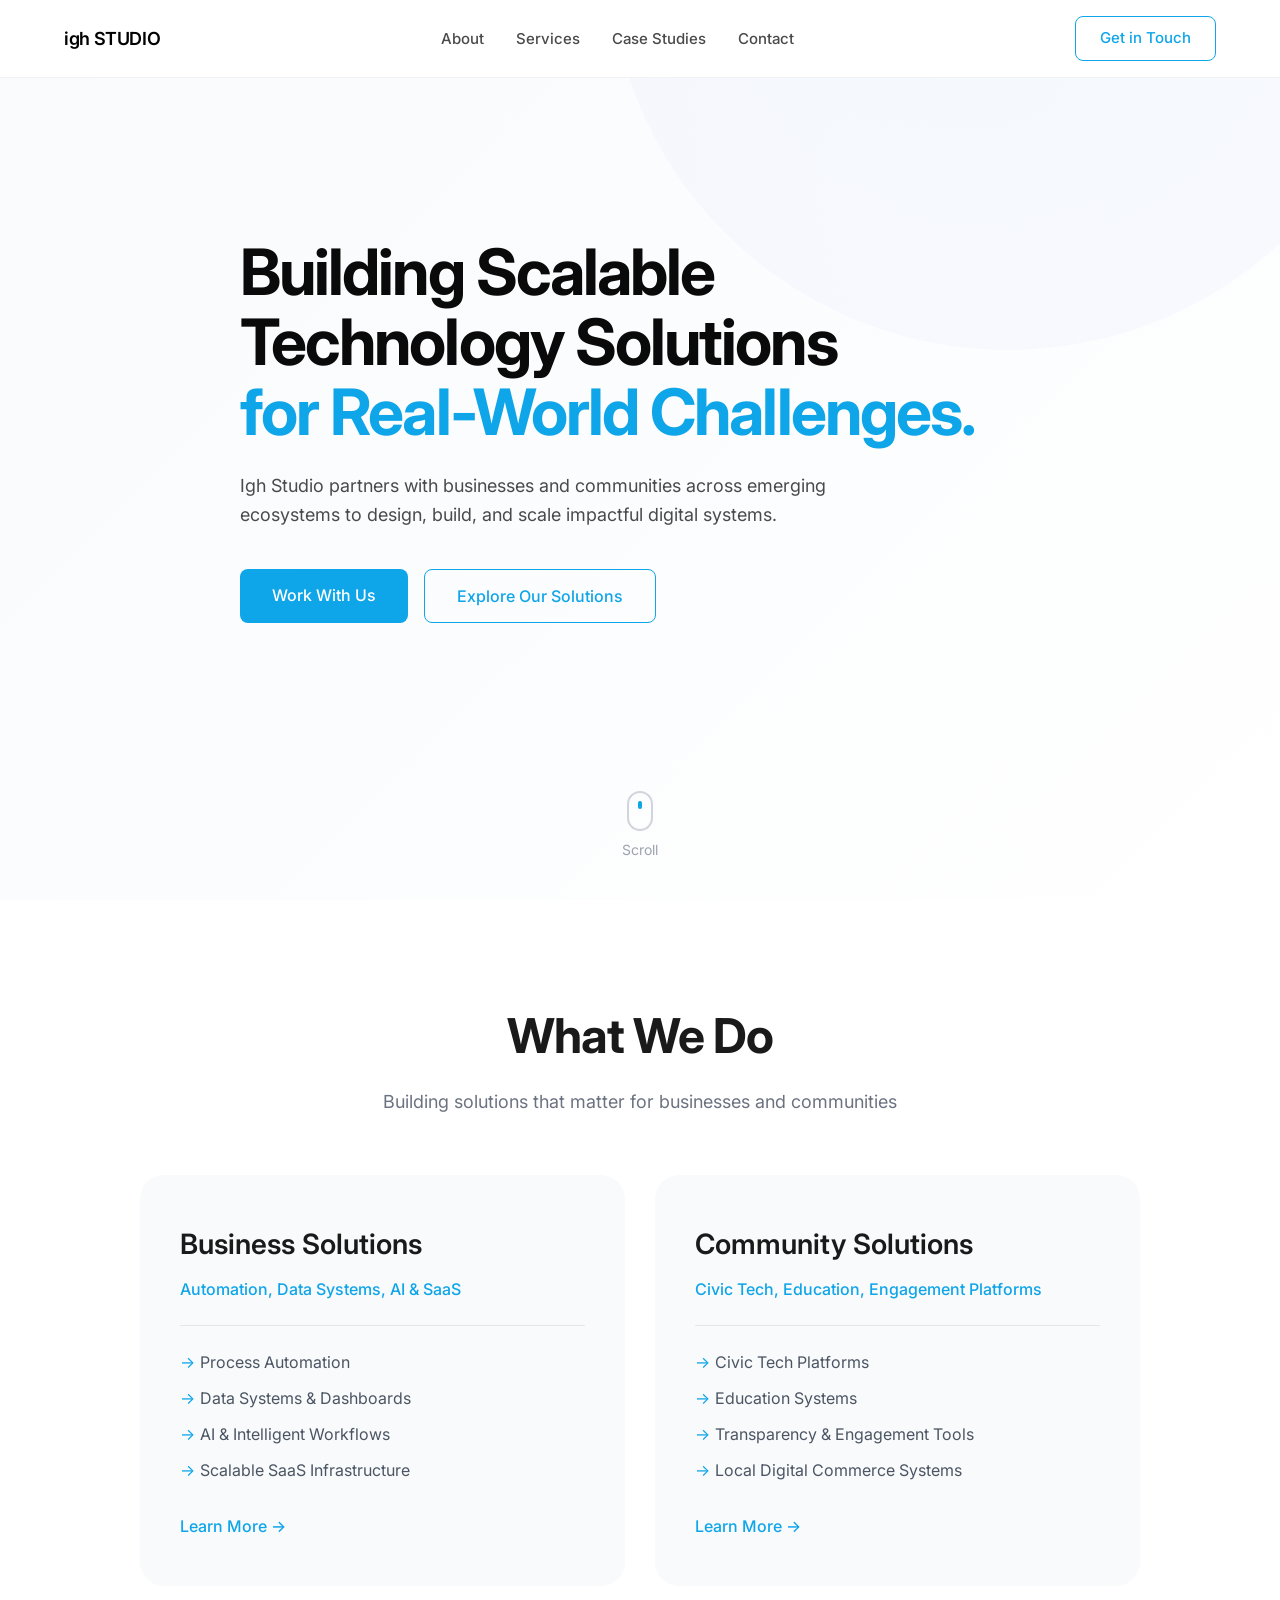
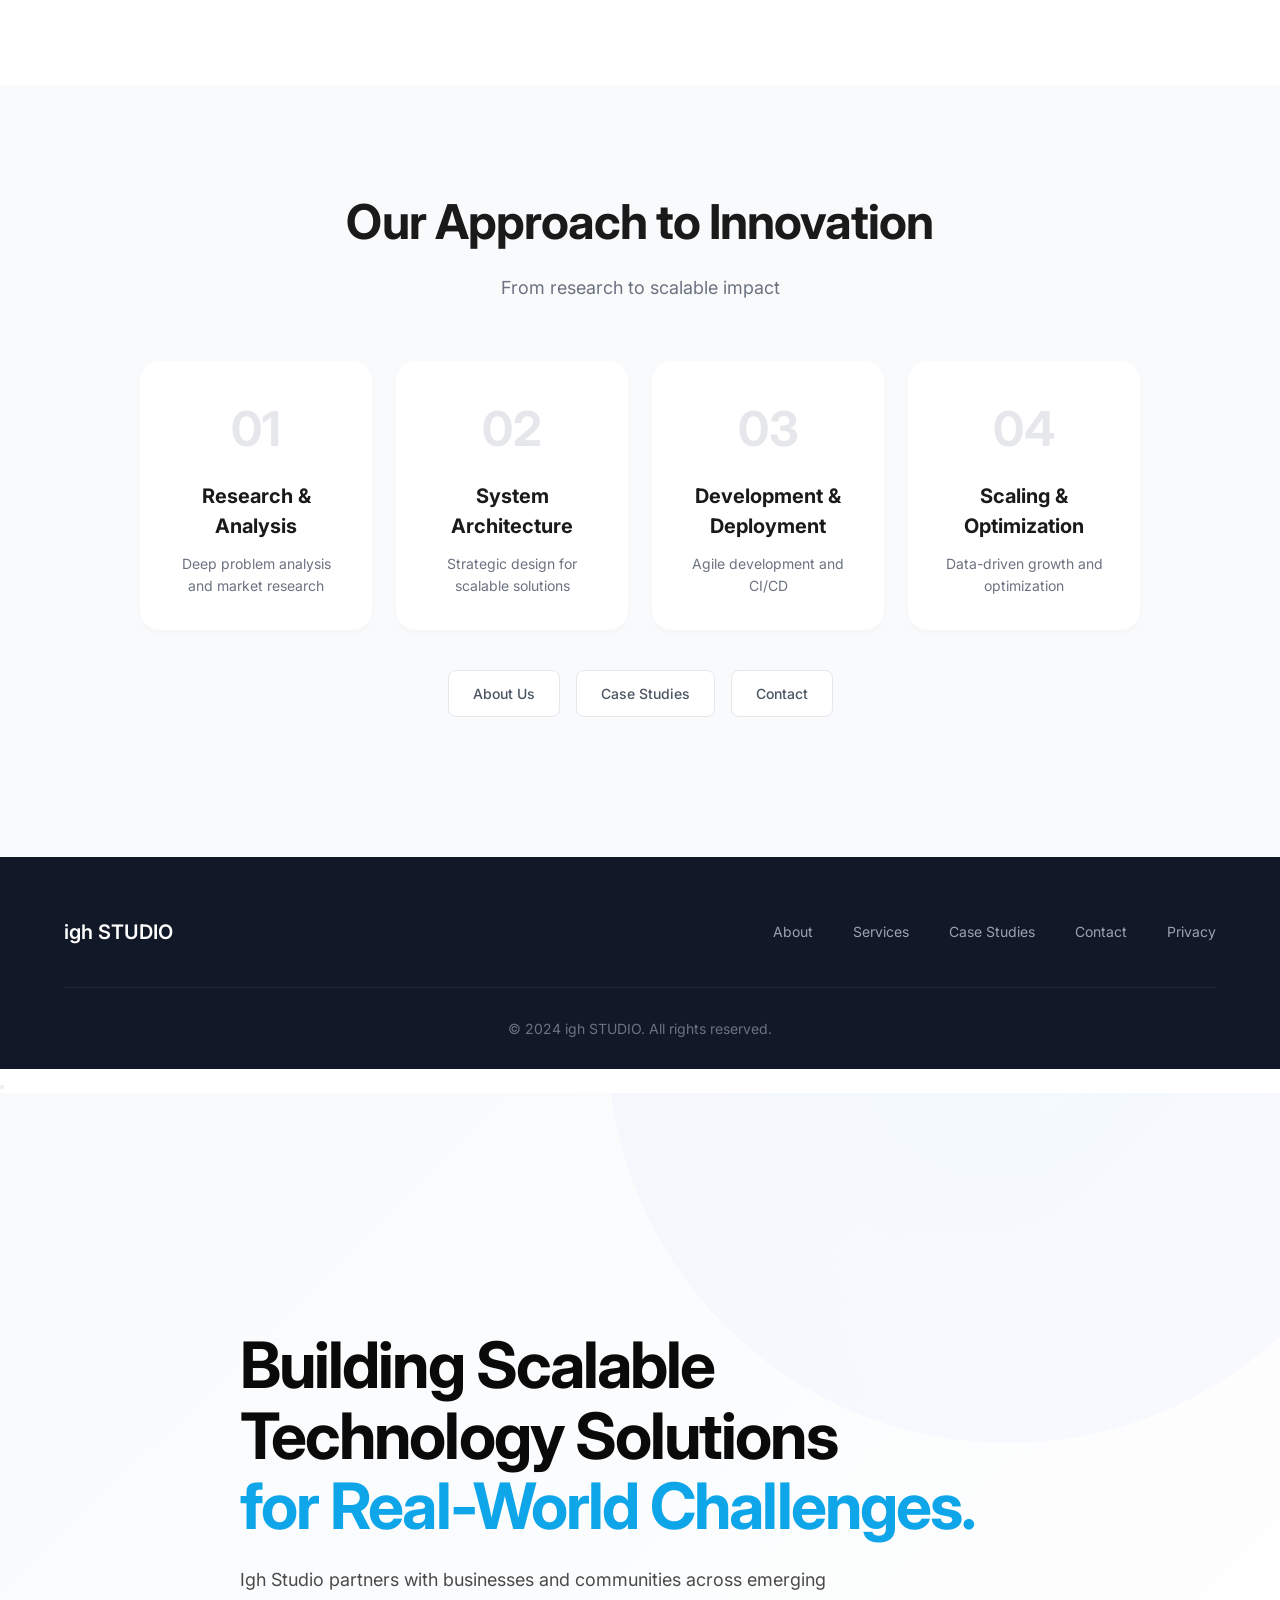
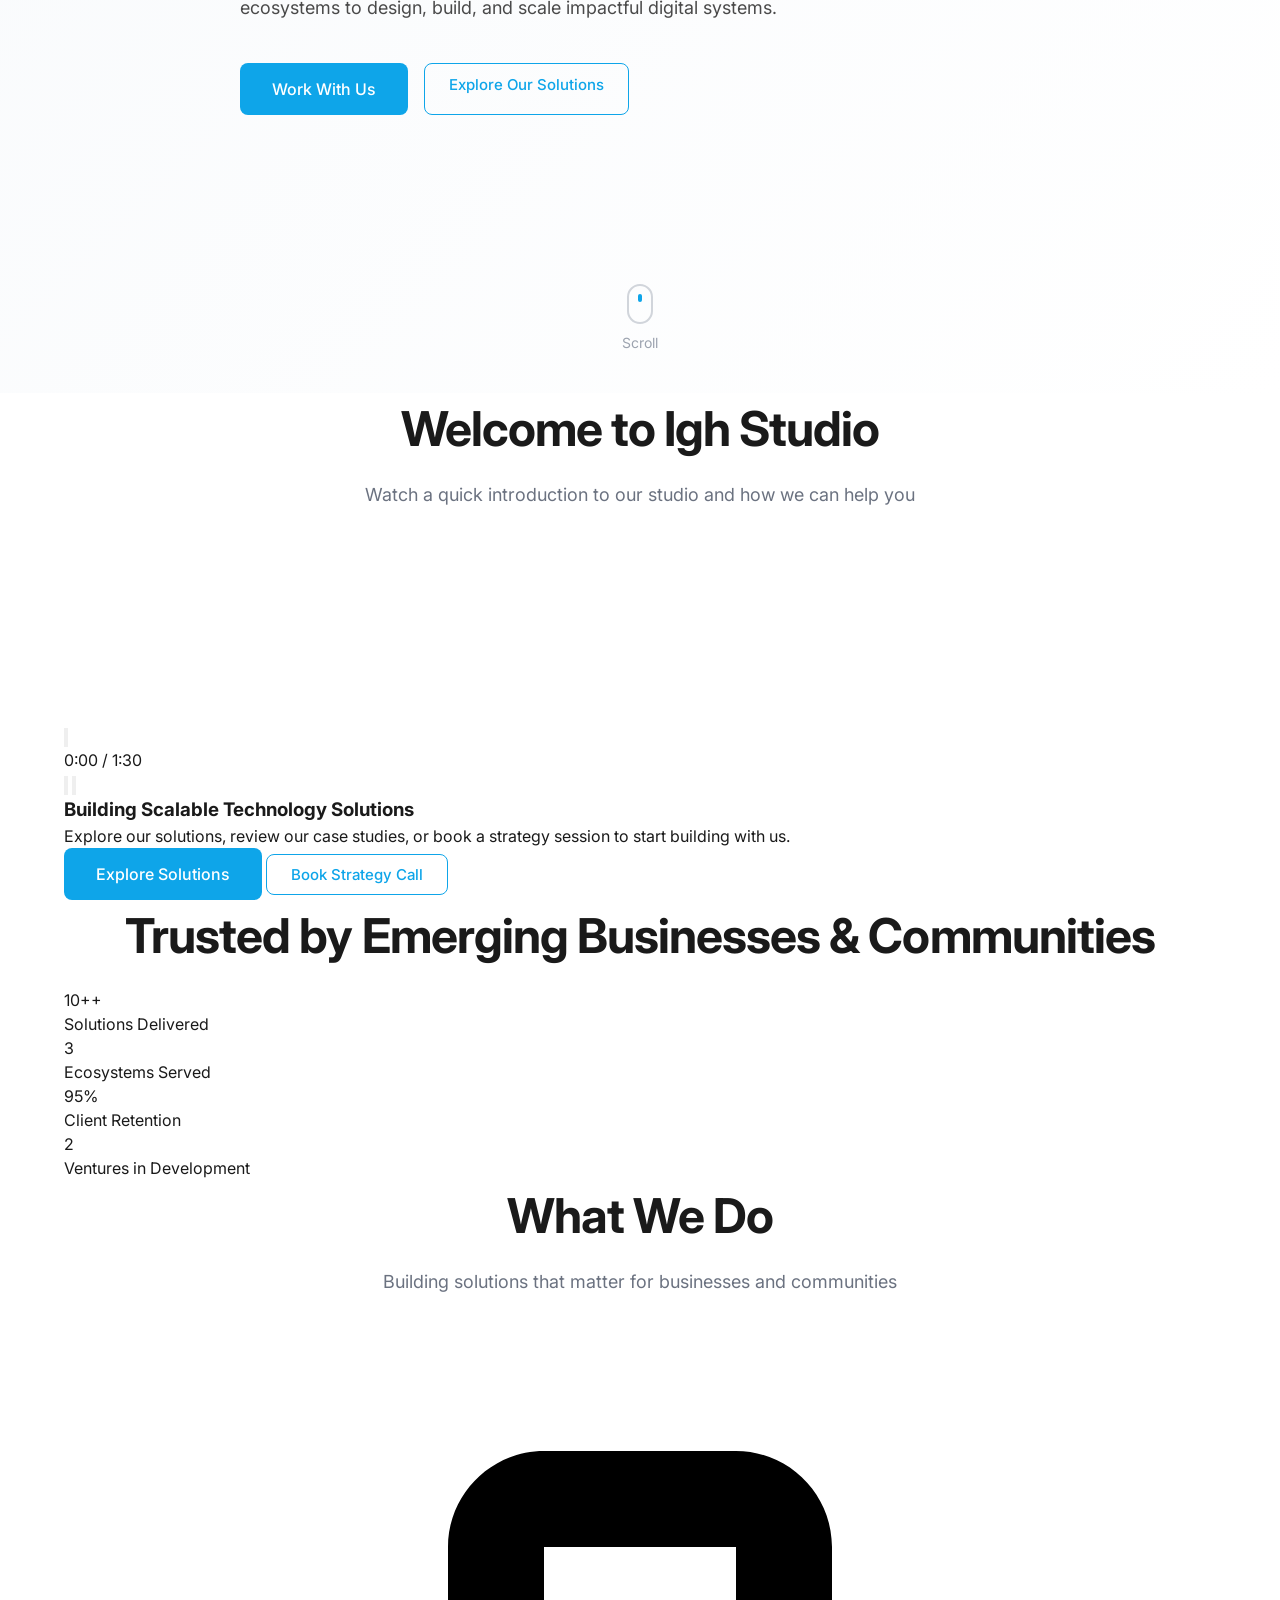
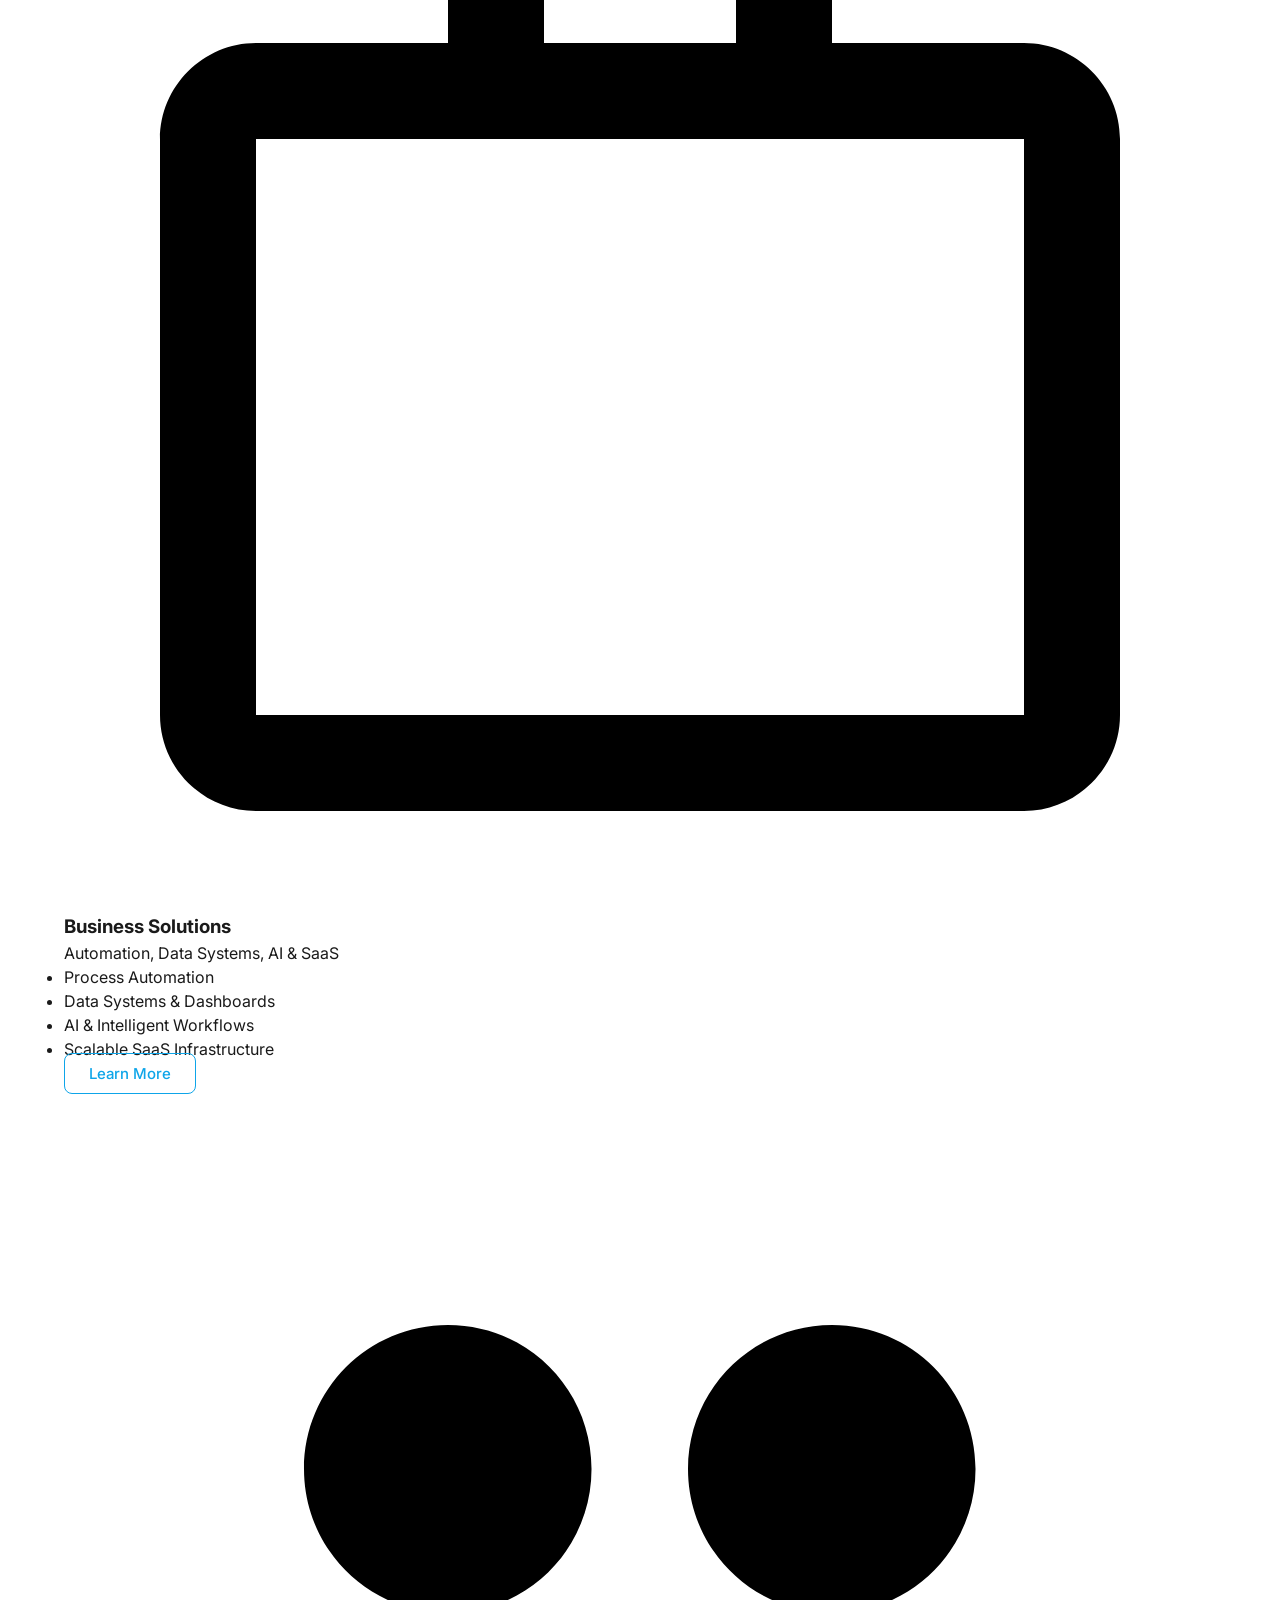
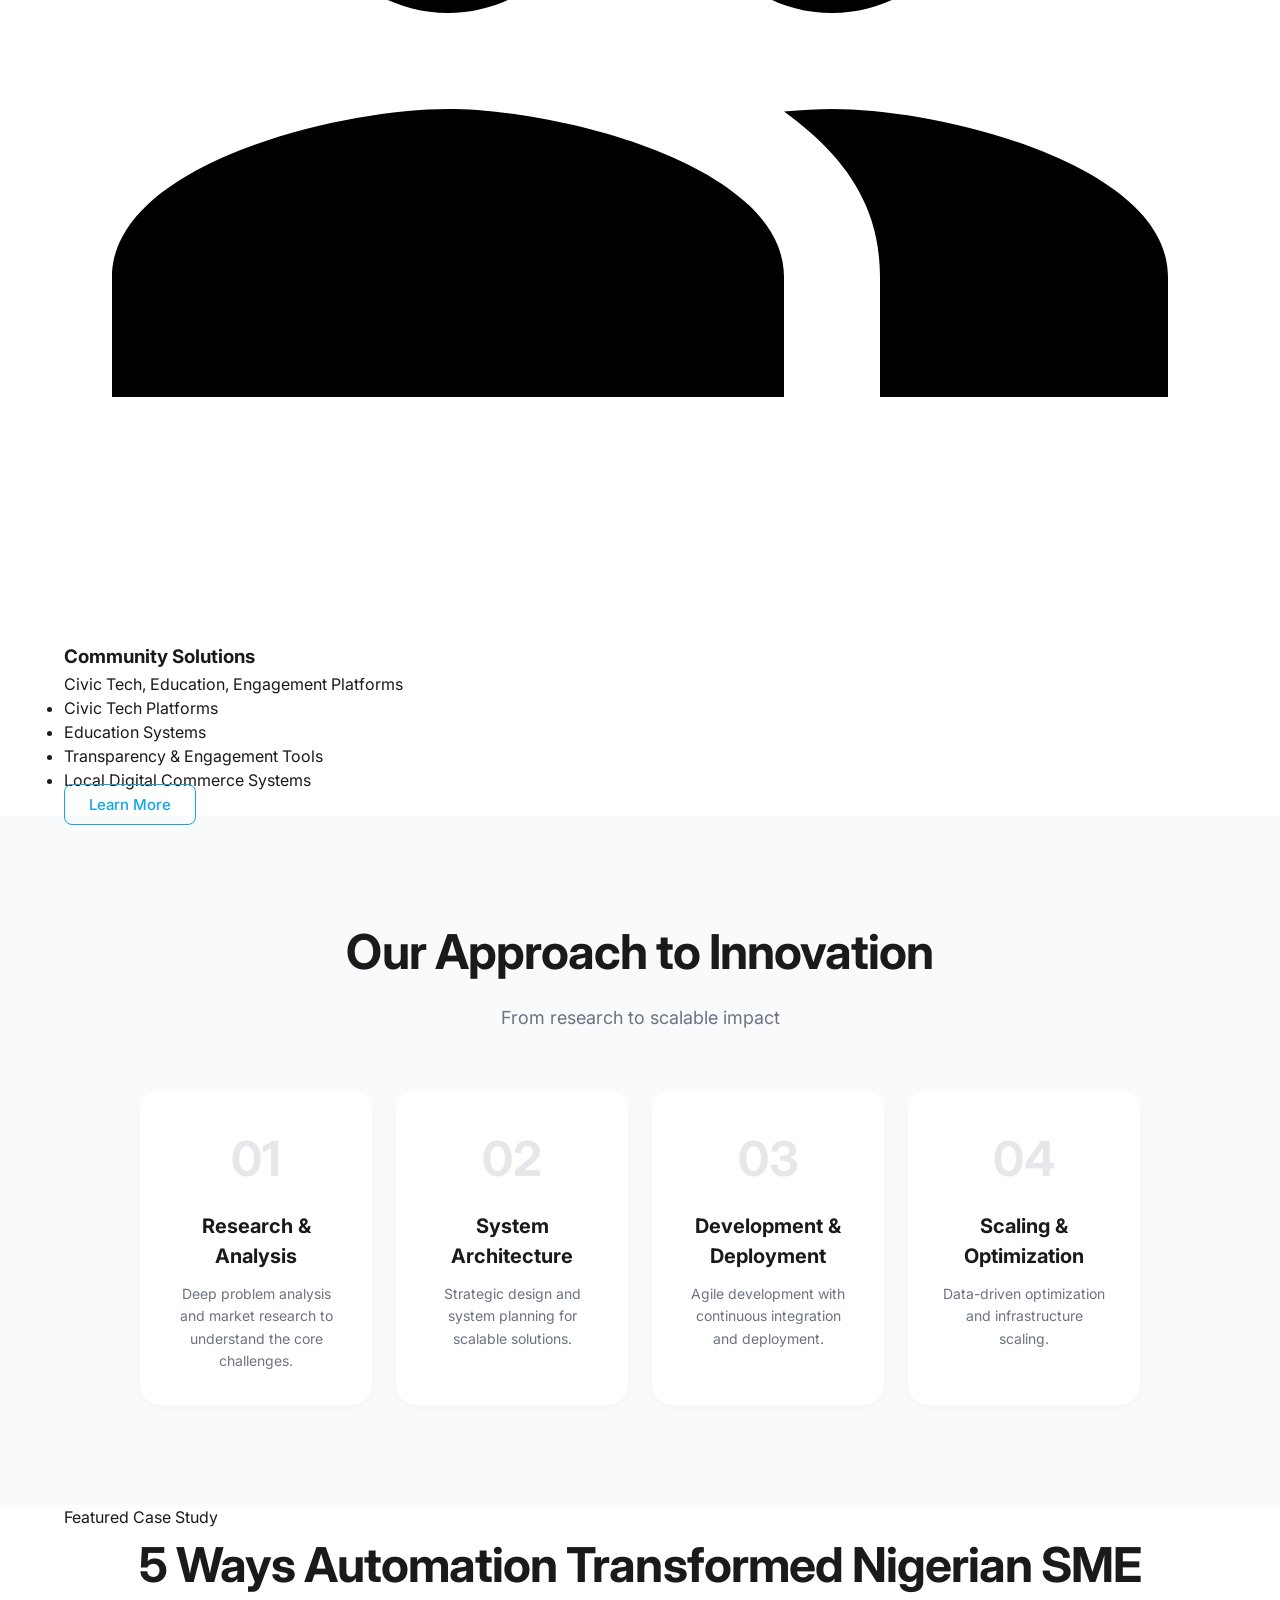
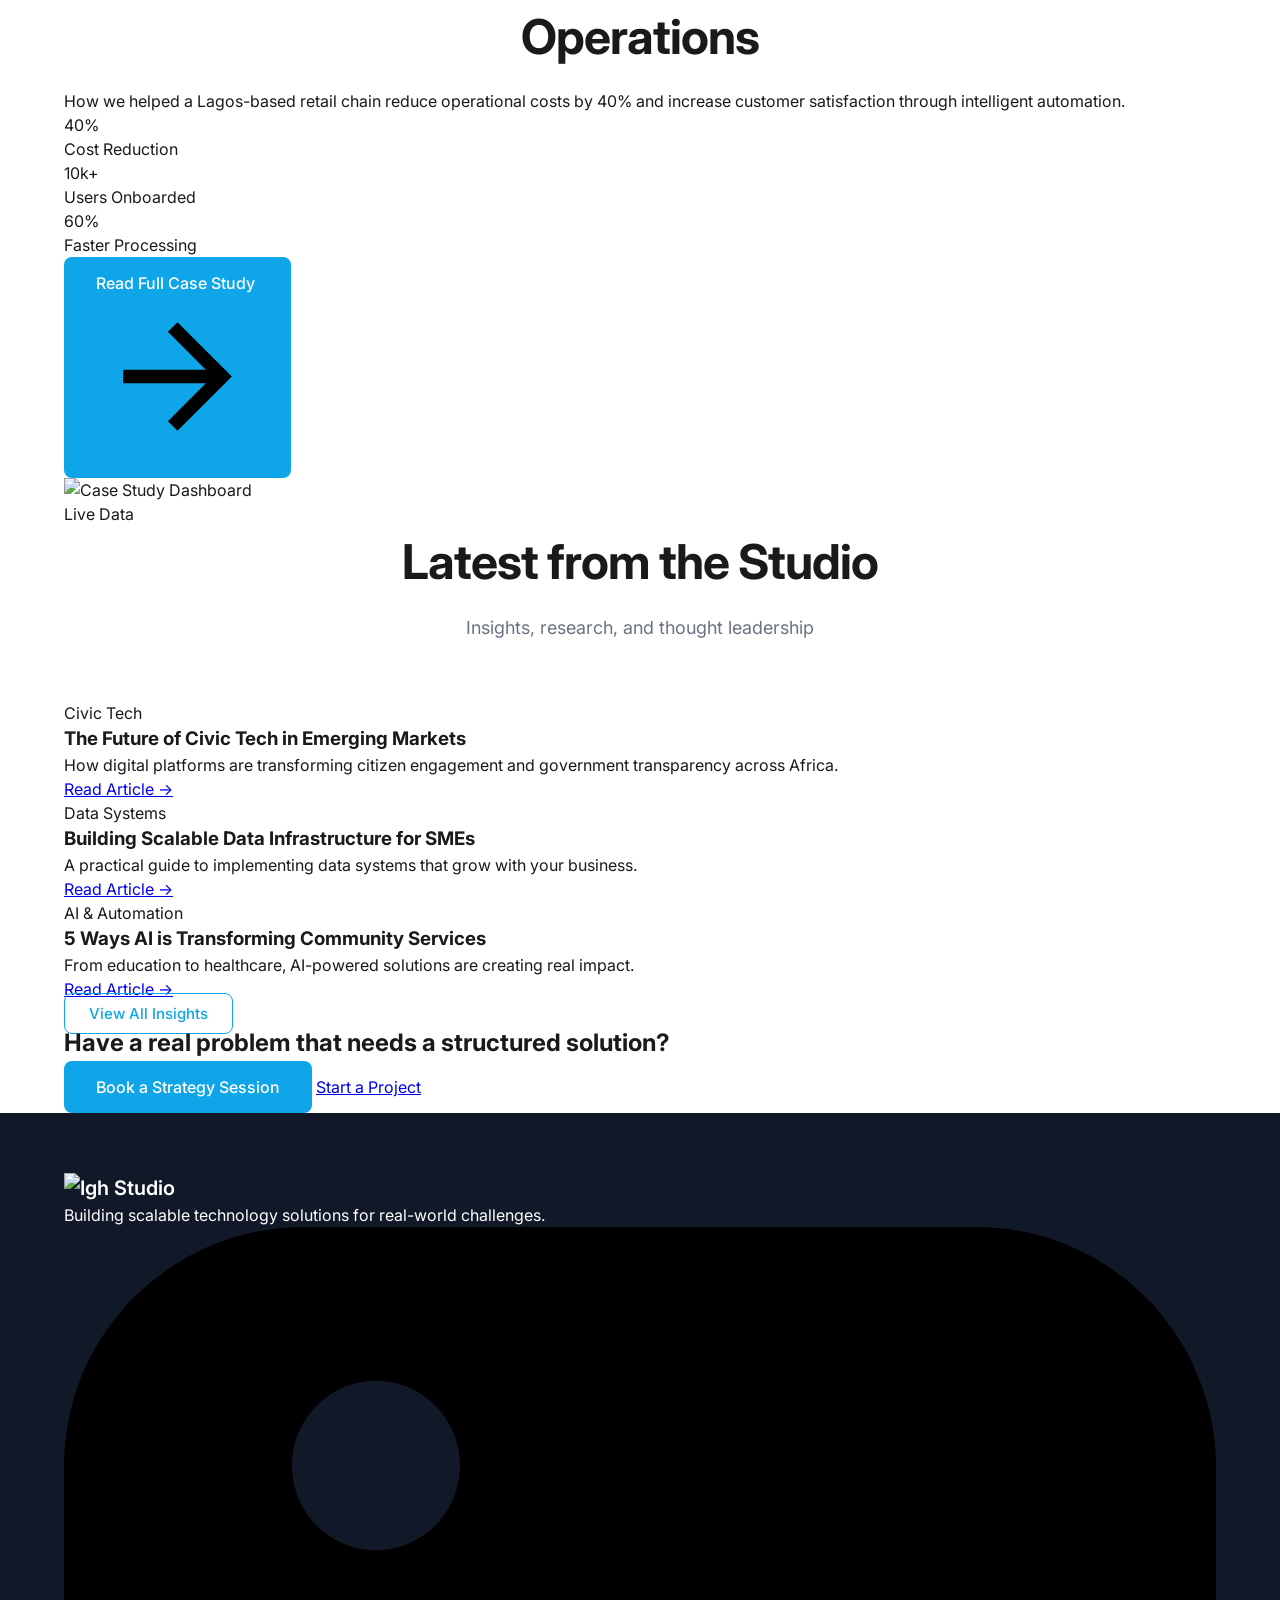
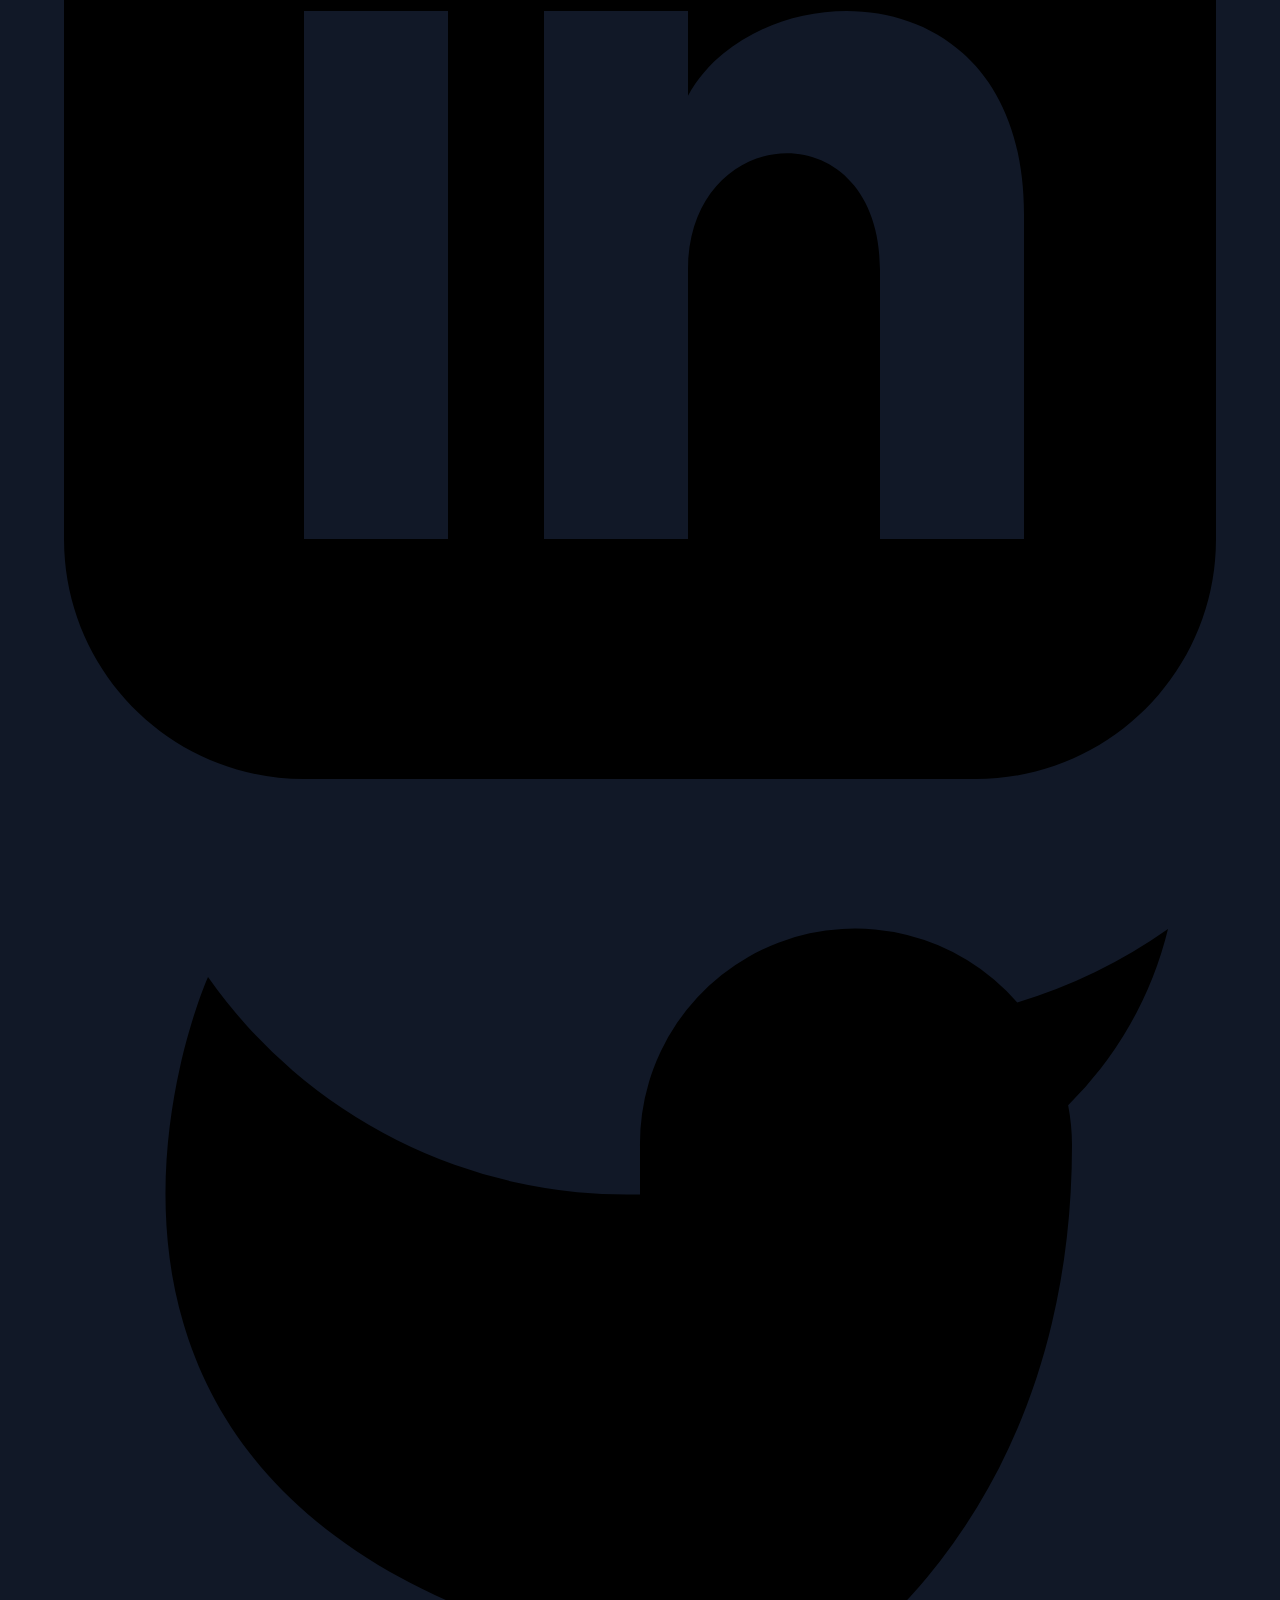
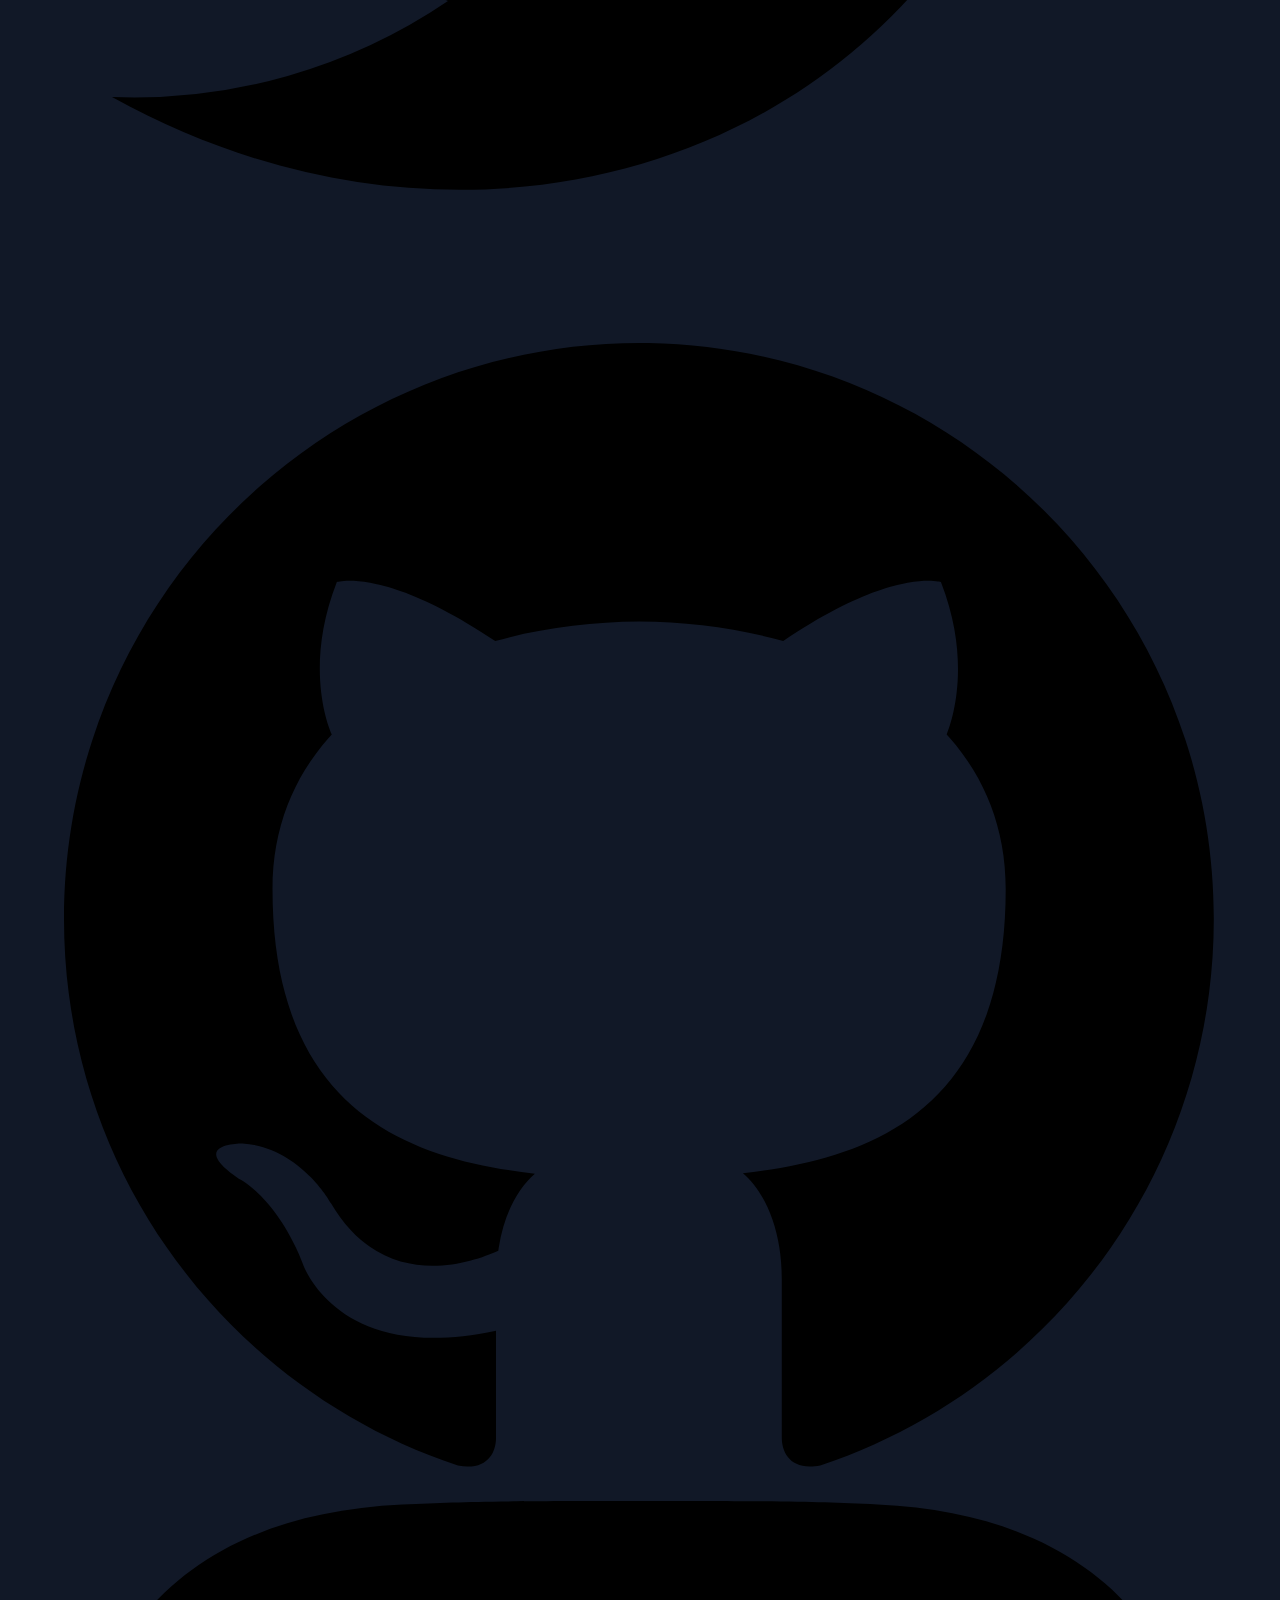
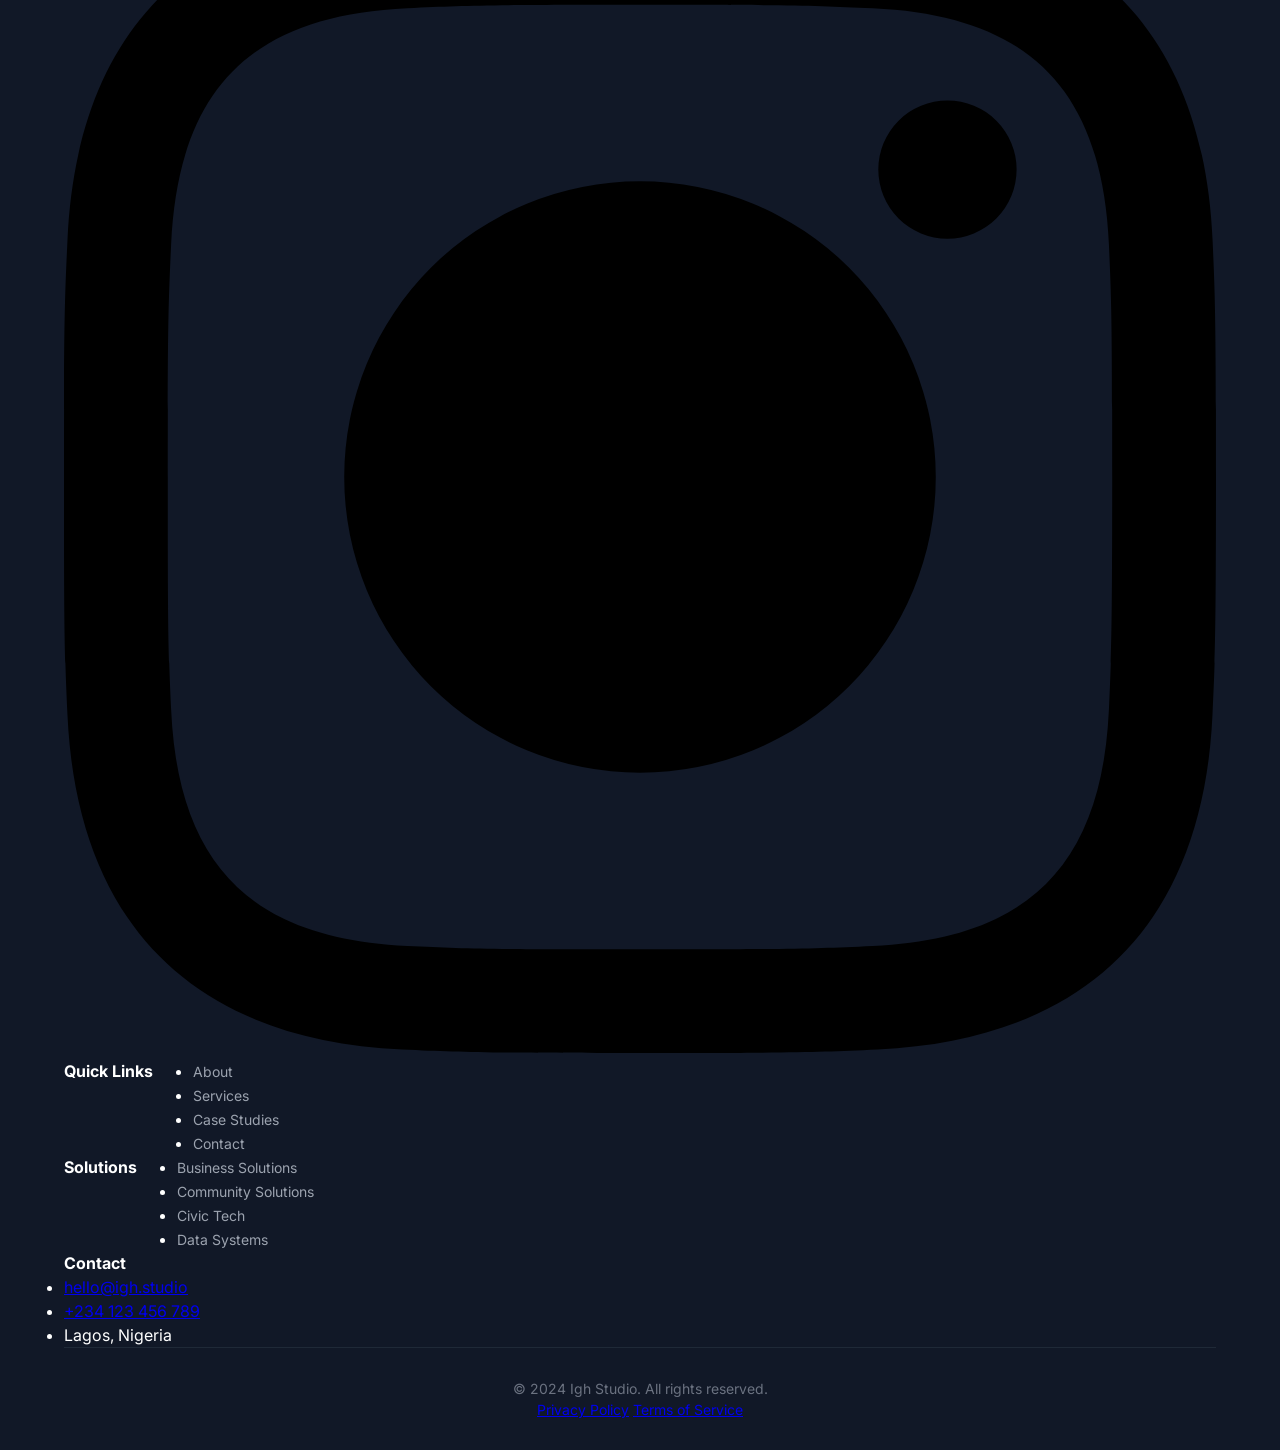
==== index.html @ c2cd42c6 "Update index.html" ====
<!DOCTYPE html>
<html lang="en">
<head>
    <meta charset="UTF-8">
    <meta name="viewport" content="width=device-width, initial-scale=1.0">
    
    <title>igh STUDIO - Building Scalable Technology Solutions</title>
    <meta name="description" content="Igh Studio partners with businesses and communities across emerging ecosystems to design, build, and scale impactful digital systems.">
    
    <!-- Fonts -->
    <link rel="preconnect" href="https://fonts.googleapis.com">
    <link rel="preconnect" href="https://fonts.gstatic.com" crossorigin>
    <link href="https://fonts.googleapis.com/css2?family=Inter:wght@300;400;500;600;700&display=swap" rel="stylesheet">
    
    <style>
        * {
            margin: 0;
            padding: 0;
            box-sizing: border-box;
        }

        body {
            font-family: 'Inter', sans-serif;
            background-color: #ffffff;
            color: #1a1a1a;
            line-height: 1.5;
        }

        .container {
            max-width: 1200px;
            margin: 0 auto;
            padding: 0 24px;
        }

        /* Header Styles */
        .header {
            position: fixed;
            top: 0;
            left: 0;
            right: 0;
            background: rgba(255, 255, 255, 0.95);
            backdrop-filter: blur(10px);
            border-bottom: 1px solid rgba(0, 0, 0, 0.05);
            z-index: 1000;
            padding: 16px 0;
        }

        .nav {
            display: flex;
            align-items: center;
            justify-content: space-between;
        }

        .logo {
            display: flex;
            align-items: center;
            gap: 8px;
            text-decoration: none;
        }

        .logo-text {
            font-weight: 600;
            font-size: 18px;
            letter-spacing: -0.02em;
            color: #000;
        }

        .nav-links {
            display: flex;
            align-items: center;
            gap: 32px;
            list-style: none;
        }

        .nav-links a {
            text-decoration: none;
            color: #4a4a4a;
            font-size: 15px;
            font-weight: 500;
            transition: color 0.2s;
        }

        .nav-links a:hover {
            color: #0ea5e9;
        }

        .btn-outline {
            border: 1.5px solid #0ea5e9;
            color: #0ea5e9;
            padding: 10px 24px;
            border-radius: 8px;
            text-decoration: none;
            font-size: 15px;
            font-weight: 500;
            transition: all 0.2s;
            background: transparent;
        }

        .btn-outline:hover {
            background: #0ea5e9;
            color: white;
        }

        /* Hero Section */
        .hero {
            min-height: 100vh;
            display: flex;
            align-items: center;
            background: linear-gradient(135deg, #f8fafc 0%, #ffffff 100%);
            padding: 120px 0 80px;
            position: relative;
            overflow: hidden;
        }

        .hero::before {
            content: '';
            position: absolute;
            top: -50%;
            right: -10%;
            width: 800px;
            height: 800px;
            background: radial-gradient(circle, rgba(14,165,233,0.03) 0%, rgba(139,92,246,0.03) 100%);
            border-radius: 50%;
            z-index: 0;
        }

        .hero-content {
            max-width: 800px;
            position: relative;
            z-index: 1;
        }

        .hero-title {
            font-size: 64px;
            font-weight: 700;
            line-height: 1.1;
            letter-spacing: -0.03em;
            color: #0a0a0a;
            margin-bottom: 24px;
        }

        .hero-title span {
            color: #0ea5e9;
            display: block;
        }

        .hero-subtitle {
            font-size: 18px;
            color: #4a4a4a;
            max-width: 600px;
            margin-bottom: 40px;
            line-height: 1.6;
        }

        .hero-buttons {
            display: flex;
            gap: 16px;
            margin-bottom: 80px;
        }

        .btn-primary {
            background: #0ea5e9;
            color: white;
            padding: 14px 32px;
            border-radius: 8px;
            text-decoration: none;
            font-size: 16px;
            font-weight: 500;
            transition: all 0.2s;
            border: none;
            display: inline-block;
        }

        .btn-primary:hover {
            background: #0284c7;
            transform: translateY(-2px);
            box-shadow: 0 10px 25px rgba(14,165,233,0.2);
        }

        .btn-secondary {
            border: 1.5px solid #0ea5e9;
            color: #0ea5e9;
            padding: 14px 32px;
            border-radius: 8px;
            text-decoration: none;
            font-size: 16px;
            font-weight: 500;
            transition: all 0.2s;
            background: transparent;
        }

        .btn-secondary:hover {
            background: #0ea5e9;
            color: white;
        }

        /* Scroll Indicator */
        .scroll-indicator {
            position: absolute;
            bottom: 40px;
            left: 50%;
            transform: translateX(-50%);
            display: flex;
            flex-direction: column;
            align-items: center;
            gap: 8px;
            color: #9ca3af;
            font-size: 14px;
        }

        .mouse {
            width: 26px;
            height: 40px;
            border: 2px solid #d1d5db;
            border-radius: 20px;
            position: relative;
        }

        .mouse::before {
            content: '';
            position: absolute;
            top: 8px;
            left: 50%;
            transform: translateX(-50%);
            width: 4px;
            height: 8px;
            background: #0ea5e9;
            border-radius: 2px;
            animation: scroll 2s infinite;
        }

        @keyframes scroll {
            0% { opacity: 1; transform: translateX(-50%) translateY(0); }
            75% { opacity: 0; transform: translateX(-50%) translateY(20px); }
            100% { opacity: 0; transform: translateX(-50%) translateY(0); }
        }

        /* What We Do Section */
        .what-we-do {
            padding: 100px 0;
            background: white;
        }

        .section-title {
            font-size: 48px;
            font-weight: 700;
            letter-spacing: -0.02em;
            margin-bottom: 16px;
            text-align: center;
        }

        .section-subtitle {
            font-size: 18px;
            color: #6b7280;
            text-align: center;
            max-width: 600px;
            margin: 0 auto 60px;
        }

        .solutions-grid {
            display: grid;
            grid-template-columns: 1fr 1fr;
            gap: 30px;
            max-width: 1000px;
            margin: 0 auto;
        }

        .solution-card {
            background: #f9fafb;
            padding: 48px 40px;
            border-radius: 24px;
            transition: all 0.3s;
        }

        .solution-card:hover {
            transform: translateY(-5px);
            box-shadow: 0 20px 40px rgba(0,0,0,0.08);
        }

        .solution-title {
            font-size: 28px;
            font-weight: 600;
            margin-bottom: 12px;
        }

        .solution-tags {
            color: #0ea5e9;
            font-size: 16px;
            font-weight: 500;
            margin-bottom: 24px;
            padding-bottom: 24px;
            border-bottom: 1px solid #e5e7eb;
        }

        .solution-list {
            list-style: none;
            margin-bottom: 32px;
        }

        .solution-list li {
            color: #4b5563;
            margin-bottom: 12px;
            padding-left: 20px;
            position: relative;
        }

        .solution-list li::before {
            content: '→';
            position: absolute;
            left: 0;
            color: #0ea5e9;
        }

        .learn-more {
            color: #0ea5e9;
            text-decoration: none;
            font-weight: 500;
            display: inline-flex;
            align-items: center;
            gap: 8px;
        }

        .learn-more:hover {
            gap: 12px;
        }

        /* Our Approach Section */
        .approach {
            padding: 100px 0;
            background: #f9fafb;
        }

        .approach-grid {
            display: grid;
            grid-template-columns: repeat(4, 1fr);
            gap: 24px;
            max-width: 1000px;
            margin: 60px auto 0;
        }

        .approach-item {
            background: white;
            padding: 32px;
            border-radius: 20px;
            text-align: center;
            box-shadow: 0 4px 6px rgba(0,0,0,0.02);
        }

        .approach-number {
            font-size: 48px;
            font-weight: 700;
            color: #e5e7eb;
            margin-bottom: 16px;
        }

        .approach-item h3 {
            font-size: 20px;
            margin-bottom: 12px;
        }

        .approach-item p {
            color: #6b7280;
            font-size: 14px;
            line-height: 1.6;
        }

        /* Navigation buttons */
        .nav-buttons {
            display: flex;
            justify-content: center;
            gap: 16px;
            margin: 40px 0;
        }

        .nav-btn {
            padding: 12px 24px;
            border: 1px solid #e5e7eb;
            background: white;
            border-radius: 8px;
            color: #4b5563;
            text-decoration: none;
            font-size: 14px;
            font-weight: 500;
            transition: all 0.2s;
        }

        .nav-btn:hover {
            border-color: #0ea5e9;
            color: #0ea5e9;
        }

        /* Footer */
        .footer {
            background: #111827;
            color: white;
            padding: 60px 0 30px;
        }

        .footer-content {
            display: flex;
            justify-content: space-between;
            align-items: center;
            margin-bottom: 40px;
        }

        .footer-logo {
            color: white;
            font-size: 20px;
            font-weight: 600;
        }

        .footer-links {
            display: flex;
            gap: 40px;
        }

        .footer-links a {
            color: #9ca3af;
            text-decoration: none;
            font-size: 14px;
        }

        .footer-links a:hover {
            color: white;
        }

        .footer-bottom {
            border-top: 1px solid #1f2937;
            padding-top: 30px;
            text-align: center;
            color: #6b7280;
            font-size: 14px;
        }

        /* Responsive */
        @media (max-width: 768px) {
            .hero-title {
                font-size: 40px;
            }
            
            .solutions-grid {
                grid-template-columns: 1fr;
            }
            
            .approach-grid {
                grid-template-columns: 1fr 1fr;
            }
            
            .nav-links {
                display: none;
            }
            
            .footer-content {
                flex-direction: column;
                gap: 20px;
            }
            
            .footer-links {
                flex-wrap: wrap;
                justify-content: center;
            }
        }

        @media (max-width: 480px) {
            .approach-grid {
                grid-template-columns: 1fr;
            }
            
            .hero-buttons {
                flex-direction: column;
            }
            
            .btn-primary, .btn-secondary {
                width: 100%;
                text-align: center;
            }
        }
    </style>
</head>
<body>
    <!-- Header exactly like mockup -->
    <header class="header">
        <div class="container">
            <nav class="nav">
                <a href="/" class="logo">
                    <span class="logo-text">igh STUDIO</span>
                </a>
                
                <ul class="nav-links">
                    <li><a href="about.html">About</a></li>
                    <li><a href="services.html">Services</a></li>
                    <li><a href="case-studies.html">Case Studies</a></li>
                    <li><a href="contact.html">Contact</a></li>
                </ul>
                
                <a href="contact.html" class="btn-outline">Get in Touch</a>
            </nav>
        </div>
    </header>

    <main>
        <!-- Hero Section exactly like mockup -->
        <section class="hero">
            <div class="container">
                <div class="hero-content">
                    <h1 class="hero-title">
                        Building Scalable Technology Solutions
                        <span>for Real-World Challenges.</span>
                    </h1>
                    
                    <p class="hero-subtitle">
                        Igh Studio partners with businesses and communities across emerging ecosystems to design, build, and scale impactful digital systems.
                    </p>
                    
                    <div class="hero-buttons">
                        <a href="contact.html" class="btn-primary">Work With Us</a>
                        <a href="services.html" class="btn-secondary">Explore Our Solutions</a>
                    </div>
                </div>
            </div>
            
            <!-- Scroll indicator -->
            <div class="scroll-indicator">
                <div class="mouse"></div>
                <span>Scroll</span>
            </div>
        </section>

        <!-- What We Do Section matching mockup -->
        <section class="what-we-do">
            <div class="container">
                <h2 class="section-title">What We Do</h2>
                <p class="section-subtitle">Building solutions that matter for businesses and communities</p>
                
                <div class="solutions-grid">
                    <!-- Business Solutions -->
                    <div class="solution-card">
                        <h3 class="solution-title">Business Solutions</h3>
                        <p class="solution-tags">Automation, Data Systems, AI & SaaS</p>
                        <ul class="solution-list">
                            <li>Process Automation</li>
                            <li>Data Systems & Dashboards</li>
                            <li>AI & Intelligent Workflows</li>
                            <li>Scalable SaaS Infrastructure</li>
                        </ul>
                        <a href="services.html#business" class="learn-more">Learn More →</a>
                    </div>
                    
                    <!-- Community Solutions -->
                    <div class="solution-card">
                        <h3 class="solution-title">Community Solutions</h3>
                        <p class="solution-tags">Civic Tech, Education, Engagement Platforms</p>
                        <ul class="solution-list">
                            <li>Civic Tech Platforms</li>
                            <li>Education Systems</li>
                            <li>Transparency & Engagement Tools</li>
                            <li>Local Digital Commerce Systems</li>
                        </ul>
                        <a href="services.html#community" class="learn-more">Learn More →</a>
                    </div>
                </div>
            </div>
        </section>

        <!-- Our Approach Section -->
        <section class="approach">
            <div class="container">
                <h2 class="section-title">Our Approach to Innovation</h2>
                <p class="section-subtitle">From research to scalable impact</p>
                
                <div class="approach-grid">
                    <div class="approach-item">
                        <div class="approach-number">01</div>
                        <h3>Research & Analysis</h3>
                        <p>Deep problem analysis and market research</p>
                    </div>
                    
                    <div class="approach-item">
                        <div class="approach-number">02</div>
                        <h3>System Architecture</h3>
                        <p>Strategic design for scalable solutions</p>
                    </div>
                    
                    <div class="approach-item">
                        <div class="approach-number">03</div>
                        <h3>Development & Deployment</h3>
                        <p>Agile development and CI/CD</p>
                    </div>
                    
                    <div class="approach-item">
                        <div class="approach-number">04</div>
                        <h3>Scaling & Optimization</h3>
                        <p>Data-driven growth and optimization</p>
                    </div>
                </div>
                
                <!-- Navigation Buttons -->
                <div class="nav-buttons">
                    <a href="about.html" class="nav-btn">About Us</a>
                    <a href="case-studies.html" class="nav-btn">Case Studies</a>
                    <a href="contact.html" class="nav-btn">Contact</a>
                </div>
            </div>
        </section>
    </main>

    <!-- Footer -->
    <footer class="footer">
        <div class="container">
            <div class="footer-content">
                <div class="footer-logo">igh STUDIO</div>
                <div class="footer-links">
                    <a href="about.html">About</a>
                    <a href="services.html">Services</a>
                    <a href="case-studies.html">Case Studies</a>
                    <a href="contact.html">Contact</a>
                    <a href="#">Privacy</a>
                </div>
            </div>
            <div class="footer-bottom">
                <p>&copy; 2024 igh STUDIO. All rights reserved.</p>
            </div>
        </div>
    </footer>
</body>
</html>                </div>
                
                <button class="mobile-menu-btn" aria-label="Menu">
                    <span></span>
                    <span></span>
                    <span></span>
                </button>
            </nav>
        </div>
    </header>

    <main>
        <!-- Hero Section -->
        <section id="hero" class="hero">
            <div class="hero-particles" id="particles"></div>
            <div class="container">
                <div class="hero-content animate-on-load">
                    <h1 class="hero-title">
                        Building Scalable Technology Solutions
                        <span class="gradient-text">for Real-World Challenges.</span>
                    </h1>
                    <p class="hero-subtitle">
                        Igh Studio partners with businesses and communities across emerging 
                        ecosystems to design, build, and scale impactful digital systems.
                    </p>
                    <div class="hero-buttons">
                        <a href="#contact" class="btn btn-primary btn-large">Work With Us</a>
                        <a href="#services" class="btn btn-outline btn-large">Explore Our Solutions</a>
                    </div>
                </div>
            </div>
            
            <!-- Scroll indicator -->
            <div class="scroll-indicator">
                <div class="mouse"></div>
                <span>Scroll</span>
            </div>
        </section>

        <!-- AI Welcome Video Section -->
        <section class="video-welcome section-padding">
            <div class="container">
                <div class="section-header animate-on-scroll">
                    <h2 class="section-title">Welcome to Igh Studio</h2>
                    <p class="section-subtitle">Watch a quick introduction to our studio and how we can help you</p>
                </div>
                
                <div class="video-container animate-on-scroll">
                    <div class="video-wrapper">
                        <video id="welcome-video" poster="images/video-poster.jpg" class="video-player">
                            <source src="videos/welcome.mp4" type="video/mp4">
                            Your browser does not support the video tag.
                        </video>
                        
                        <!-- Custom Video Controls -->
                        <div class="video-controls">
                            <button class="video-play-btn" aria-label="Play/Pause">
                                <svg class="play-icon" viewBox="0 0 24 24">
                                    <path d="M8 5v14l11-7z"/>
                                </svg>
                            </button>
                            
                            <div class="video-progress">
                                <div class="progress-bar">
                                    <div class="progress-filled"></div>
                                </div>
                                <div class="progress-handle"></div>
                            </div>
                            
                            <div class="video-time">
                                <span class="current-time">0:00</span>
                                <span>/</span>
                                <span class="duration">1:30</span>
                            </div>
                            
                            <button class="video-mute-btn" aria-label="Mute/Unmute">
                                <svg class="mute-icon" viewBox="0 0 24 24">
                                    <path d="M3 9v6h4l5 5V4L7 9H3z"/>
                                </svg>
                            </button>
                            
                            <button class="video-fullscreen-btn" aria-label="Fullscreen">
                                <svg class="fullscreen-icon" viewBox="0 0 24 24">
                                    <path d="M7 14H5v5h5v-2H7v-3zm-2-4h2V7h3V5H5v5zm12 7h-3v2h5v-5h-2v3zM14 5v2h3v3h2V5h-5z"/>
                                </svg>
                            </button>
                        </div>
                        
                        <!-- Video Overlay (appears on pause) -->
                        <div class="video-overlay">
                            <h3>Building Scalable Technology Solutions</h3>
                            <p>Explore our solutions, review our case studies, or book a strategy session to start building with us.</p>
                            <div class="overlay-buttons">
                                <a href="#services" class="btn btn-small btn-primary">Explore Solutions</a>
                                <a href="#contact" class="btn btn-small btn-outline">Book Strategy Call</a>
                            </div>
                        </div>
                    </div>
                </div>
            </div>
        </section>

        <!-- Trust Metrics Section -->
        <section class="metrics section-padding bg-light">
            <div class="container">
                <div class="section-header animate-on-scroll">
                    <h2 class="section-title">Trusted by Emerging Businesses & Communities</h2>
                </div>
                
                <div class="metrics-grid">
                    <div class="metric-item animate-on-scroll" data-delay="0">
                        <div class="metric-value">
                            <span class="counter" data-target="10">0</span><span class="suffix">+</span>
                        </div>
                        <div class="metric-label">Solutions Delivered</div>
                    </div>
                    
                    <div class="metric-item animate-on-scroll" data-delay="0.1">
                        <div class="metric-value">
                            <span class="counter" data-target="3">0</span>
                        </div>
                        <div class="metric-label">Ecosystems Served</div>
                    </div>
                    
                    <div class="metric-item animate-on-scroll" data-delay="0.2">
                        <div class="metric-value">
                            <span class="counter" data-target="95">0</span><span class="suffix">%</span>
                        </div>
                        <div class="metric-label">Client Retention</div>
                    </div>
                    
                    <div class="metric-item animate-on-scroll" data-delay="0.3">
                        <div class="metric-value">
                            <span class="counter" data-target="2">0</span>
                        </div>
                        <div class="metric-label">Ventures in Development</div>
                    </div>
                </div>
            </div>
        </section>

        <!-- What We Do Section -->
        <section id="services" class="services section-padding">
            <div class="container">
                <div class="section-header animate-on-scroll">
                    <h2 class="section-title">What We Do</h2>
                    <p class="section-subtitle">Building solutions that matter for businesses and communities</p>
                </div>
                
                <div class="services-grid">
                    <!-- Business Solutions -->
                    <div class="service-card animate-on-scroll" data-delay="0.2">
                        <div class="service-icon business-icon">
                            <svg viewBox="0 0 24 24">
                                <path d="M20 6h-4V4c0-1.1-.9-2-2-2h-4c-1.1 0-2 .9-2 2v2H4c-1.1 0-2 .9-2 2v12c0 1.1.9 2 2 2h16c1.1 0 2-.9 2-2V8c0-1.1-.9-2-2-2zM10 4h4v2h-4V4zm10 16H4V8h16v12z"/>
                            </svg>
                        </div>
                        <h3 class="service-title">Business Solutions</h3>
                        <p class="service-subtitle">Automation, Data Systems, AI & SaaS</p>
                        <ul class="service-features">
                            <li>Process Automation</li>
                            <li>Data Systems & Dashboards</li>
                            <li>AI & Intelligent Workflows</li>
                            <li>Scalable SaaS Infrastructure</li>
                        </ul>
                        <a href="services.html#business" class="btn btn-outline btn-small">Learn More</a>
                    </div>
                    
                    <!-- Community Solutions -->
                    <div class="service-card animate-on-scroll" data-delay="0.4">
                        <div class="service-icon community-icon">
                            <svg viewBox="0 0 24 24">
                                <path d="M16 11c1.66 0 2.99-1.34 2.99-3S17.66 5 16 5c-1.66 0-3 1.34-3 3s1.34 3 3 3zm-8 0c1.66 0 2.99-1.34 2.99-3S9.66 5 8 5C6.34 5 5 6.34 5 8s1.34 3 3 3zm0 2c-2.33 0-7 1.17-7 3.5V19h14v-2.5c0-2.33-4.67-3.5-7-3.5zm8 0c-.29 0-.62.02-1 .05 1.16.84 2 1.87 2 3.45V19h6v-2.5c0-2.33-4.67-3.5-7-3.5z"/>
                            </svg>
                        </div>
                        <h3 class="service-title">Community Solutions</h3>
                        <p class="service-subtitle">Civic Tech, Education, Engagement Platforms</p>
                        <ul class="service-features">
                            <li>Civic Tech Platforms</li>
                            <li>Education Systems</li>
                            <li>Transparency & Engagement Tools</li>
                            <li>Local Digital Commerce Systems</li>
                        </ul>
                        <a href="services.html#community" class="btn btn-outline btn-small">Learn More</a>
                    </div>
                </div>
            </div>
        </section>

        <!-- Our Approach Section -->
        <section class="approach section-padding bg-light">
            <div class="container">
                <div class="section-header animate-on-scroll">
                    <h2 class="section-title">Our Approach to Innovation</h2>
                    <p class="section-subtitle">From research to scalable impact</p>
                </div>
                
                <div class="approach-timeline">
                    <div class="timeline-line"></div>
                    
                    <div class="approach-grid">
                        <div class="approach-item animate-on-scroll" data-delay="0">
                            <div class="approach-number">01</div>
                            <div class="approach-icon research-icon"></div>
                            <h3>Research & Analysis</h3>
                            <p>Deep problem analysis and market research to understand the core challenges.</p>
                        </div>
                        
                        <div class="approach-item animate-on-scroll" data-delay="0.2">
                            <div class="approach-number">02</div>
                            <div class="approach-icon architecture-icon"></div>
                            <h3>System Architecture</h3>
                            <p>Strategic design and system planning for scalable solutions.</p>
                        </div>
                        
                        <div class="approach-item animate-on-scroll" data-delay="0.4">
                            <div class="approach-number">03</div>
                            <div class="approach-icon development-icon"></div>
                            <h3>Development & Deployment</h3>
                            <p>Agile development with continuous integration and deployment.</p>
                        </div>
                        
                        <div class="approach-item animate-on-scroll" data-delay="0.6">
                            <div class="approach-number">04</div>
                            <div class="approach-icon scaling-icon"></div>
                            <h3>Scaling & Optimization</h3>
                            <p>Data-driven optimization and infrastructure scaling.</p>
                        </div>
                    </div>
                </div>
            </div>
        </section>

        <!-- Case Study Section -->
        <section id="case-studies" class="case-study section-padding">
            <div class="container">
                <div class="case-study-grid">
                    <div class="case-study-content animate-on-scroll">
                        <span class="case-study-label">Featured Case Study</span>
                        <h2 class="section-title">5 Ways Automation Transformed Nigerian SME Operations</h2>
                        <p class="case-study-description">
                            How we helped a Lagos-based retail chain reduce operational costs by 40% 
                            and increase customer satisfaction through intelligent automation.
                        </p>
                        
                        <div class="case-study-metrics">
                            <div class="case-metric">
                                <div class="metric-highlight">40%</div>
                                <div class="metric-desc">Cost Reduction</div>
                            </div>
                            <div class="case-metric">
                                <div class="metric-highlight">10k+</div>
                                <div class="metric-desc">Users Onboarded</div>
                            </div>
                            <div class="case-metric">
                                <div class="metric-highlight">60%</div>
                                <div class="metric-desc">Faster Processing</div>
                            </div>
                        </div>
                        
                        <a href="case-studies.html" class="btn btn-primary">
                            Read Full Case Study
                            <svg class="btn-icon" viewBox="0 0 24 24">
                                <path d="M12 4l-1.41 1.41L16.17 11H4v2h12.17l-5.58 5.59L12 20l8-8z"/>
                            </svg>
                        </a>
                    </div>
                    
                    <div class="case-study-visual animate-on-scroll" data-delay="0.3">
                        <div class="visual-container">
                            <img src="images/case-study-dashboard.jpg" alt="Case Study Dashboard" class="visual-image">
                            <div class="live-indicator">
                                <span class="live-dot"></span>
                                <span>Live Data</span>
                            </div>
                        </div>
                    </div>
                </div>
            </div>
        </section>

        <!-- Insights Section -->
        <section class="insights section-padding bg-light">
            <div class="container">
                <div class="section-header animate-on-scroll">
                    <h2 class="section-title">Latest from the Studio</h2>
                    <p class="section-subtitle">Insights, research, and thought leadership</p>
                </div>
                
                <div class="insights-grid">
                    <article class="insight-card animate-on-scroll" data-delay="0">
                        <div class="insight-category">Civic Tech</div>
                        <h3 class="insight-title">The Future of Civic Tech in Emerging Markets</h3>
                        <p class="insight-excerpt">How digital platforms are transforming citizen engagement and government transparency across Africa.</p>
                        <a href="#" class="insight-link">Read Article →</a>
                    </article>
                    
                    <article class="insight-card animate-on-scroll" data-delay="0.1">
                        <div class="insight-category">Data Systems</div>
                        <h3 class="insight-title">Building Scalable Data Infrastructure for SMEs</h3>
                        <p class="insight-excerpt">A practical guide to implementing data systems that grow with your business.</p>
                        <a href="#" class="insight-link">Read Article →</a>
                    </article>
                    
                    <article class="insight-card animate-on-scroll" data-delay="0.2">
                        <div class="insight-category">AI & Automation</div>
                        <h3 class="insight-title">5 Ways AI is Transforming Community Services</h3>
                        <p class="insight-excerpt">From education to healthcare, AI-powered solutions are creating real impact.</p>
                        <a href="#" class="insight-link">Read Article →</a>
                    </article>
                </div>
                
                <div class="insights-footer animate-on-scroll">
                    <a href="#" class="btn btn-outline">View All Insights</a>
                </div>
            </div>
        </section>

        <!-- Final CTA Section -->
        <section id="contact" class="cta section-padding">
            <div class="container">
                <div class="cta-content animate-on-scroll">
                    <h2 class="cta-title">Have a real problem that needs a structured solution?</h2>
                    <div class="cta-buttons">
                        <a href="#" class="btn btn-primary btn-large">Book a Strategy Session</a>
                        <a href="#" class="btn btn-outline-light btn-large">Start a Project</a>
                    </div>
                </div>
            </div>
        </section>
    </main>

    <!-- Footer -->
    <footer class="footer">
        <div class="container">
            <div class="footer-grid">
                <div class="footer-brand">
                    <img src="images/logo-white.svg" alt="Igh Studio" class="footer-logo">
                    <p class="footer-description">Building scalable technology solutions for real-world challenges.</p>
                    <div class="social-links">
                        <a href="#" aria-label="LinkedIn">
                            <svg viewBox="0 0 24 24">
                                <path d="M19 0h-14c-2.761 0-5 2.239-5 5v14c0 2.761 2.239 5 5 5h14c2.762 0 5-2.239 5-5v-14c0-2.761-2.238-5-5-5zm-11 19h-3v-11h3v11zm-1.5-12.268c-.966 0-1.75-.79-1.75-1.764s.784-1.764 1.75-1.764 1.75.79 1.75 1.764-.783 1.764-1.75 1.764zm13.5 12.268h-3v-5.604c0-3.368-4-3.113-4 0v5.604h-3v-11h3v1.765c1.396-2.586 7-2.777 7 2.476v6.759z"/>
                            </svg>
                        </a>
                        <a href="#" aria-label="Twitter">
                            <svg viewBox="0 0 24 24">
                                <path d="M23 3a10.9 10.9 0 0 1-3.14 1.53 4.48 4.48 0 0 0-7.86 3v1A10.66 10.66 0 0 1 3 4s-4 9 5 13a11.64 11.64 0 0 1-7 2c9 5 20 0 20-11.5a4.5 4.5 0 0 0-.08-.83A7.72 7.72 0 0 0 23 3z"/>
                            </svg>
                        </a>
                        <a href="#" aria-label="GitHub">
                            <svg viewBox="0 0 24 24">
                                <path d="M12 0c-6.626 0-12 5.373-12 12 0 5.302 3.438 9.8 8.207 11.387.599.111.793-.261.793-.577v-2.234c-3.338.726-4.033-1.416-4.033-1.416-.546-1.387-1.333-1.756-1.333-1.756-1.089-.745.083-.729.083-.729 1.205.084 1.839 1.237 1.839 1.237 1.07 1.834 2.807 1.304 3.492.997.108-.775.418-1.305.762-1.604-2.665-.3-5.466-1.332-5.466-5.93 0-1.31.465-2.38 1.235-3.22-.135-.303-.54-1.523.105-3.176 0 0 1.005-.322 3.3 1.23.96-.267 1.98-.399 3-.405 1.02.006 2.04.138 3 .405 2.28-1.552 3.285-1.23 3.285-1.23.645 1.653.24 2.873.12 3.176.765.84 1.23 1.91 1.23 3.22 0 4.61-2.805 5.625-5.475 5.92.42.36.81 1.096.81 2.22v3.293c0 .319.192.694.801.576 4.765-1.589 8.199-6.086 8.199-11.386 0-6.627-5.373-12-12-12z"/>
                            </svg>
                        </a>
                        <a href="#" aria-label="Instagram">
                            <svg viewBox="0 0 24 24">
                                <path d="M12 2.163c3.204 0 3.584.012 4.85.07 3.252.148 4.771 1.691 4.919 4.919.058 1.265.069 1.645.069 4.849 0 3.205-.012 3.584-.069 4.849-.149 3.225-1.664 4.771-4.919 4.919-1.266.058-1.644.07-4.85.07-3.204 0-3.584-.012-4.849-.07-3.26-.149-4.771-1.699-4.919-4.92-.058-1.265-.07-1.644-.07-4.849 0-3.204.013-3.583.07-4.849.149-3.227 1.664-4.771 4.919-4.919 1.266-.057 1.645-.069 4.849-.069zm0-2.163c-3.259 0-3.667.014-4.947.072-4.358.2-6.78 2.618-6.98 6.98-.059 1.281-.073 1.689-.073 4.948 0 3.259.014 3.668.072 4.948.2 4.358 2.618 6.78 6.98 6.98 1.281.058 1.689.072 4.948.072 3.259 0 3.668-.014 4.948-.072 4.354-.2 6.782-2.618 6.979-6.98.059-1.28.073-1.689.073-4.948 0-3.259-.014-3.667-.072-4.947-.196-4.354-2.617-6.78-6.979-6.98-1.281-.059-1.69-.073-4.949-.073zM5.838 12a6.162 6.162 0 1112.324 0 6.162 6.162 0 01-12.324 0zM12 16a4 4 0 110-8 4 4 0 010 8zm4.965-10.405a1.44 1.44 0 112.881.001 1.44 1.44 0 01-2.881-.001z"/>
                            </svg>
                        </a>
                    </div>
                </div>
                
                <div class="footer-links">
                    <h4>Quick Links</h4>
                    <ul>
                        <li><a href="#about">About</a></li>
                        <li><a href="#services">Services</a></li>
                        <li><a href="#case-studies">Case Studies</a></li>
                        <li><a href="#contact">Contact</a></li>
                    </ul>
                </div>
                
                <div class="footer-links">
                    <h4>Solutions</h4>
                    <ul>
                        <li><a href="#">Business Solutions</a></li>
                        <li><a href="#">Community Solutions</a></li>
                        <li><a href="#">Civic Tech</a></li>
                        <li><a href="#">Data Systems</a></li>
                    </ul>
                </div>
                
                <div class="footer-contact">
                    <h4>Contact</h4>
                    <ul>
                        <li><a href="mailto:hello@igh.studio">hello@igh.studio</a></li>
                        <li><a href="tel:+234123456789">+234 123 456 789</a></li>
                        <li>Lagos, Nigeria</li>
                    </ul>
                </div>
            </div>
            
            <div class="footer-bottom">
                <p>&copy; 2024 Igh Studio. All rights reserved.</p>
                <div class="footer-legal">
                    <a href="#">Privacy Policy</a>
                    <a href="#">Terms of Service</a>
                </div>
            </div>
        </div>
    </footer>

    <!-- JavaScript -->
    <script src="js/particles.js"></script>
    <script src="js/video-player.js"></script>
    <script src="js/animations.js"></script>
    <script src="js/main.js"></script>
    
    <!-- Console Easter Egg -->
    <script>
        console.log(
            "%c👋 Welcome to Igh Studio. Built with HTML, CSS, and ❤️",
            "color: #0ea5e9; font-size: 14px; font-weight: bold; padding: 10px;"
        );
        console.log(
            "%c🔍 Inspecting our code? Check out our GitHub: github.com/igh-studio",
            "color: #8b5cf6; font-size: 12px;"
        );
    </script>
</body>
</html>
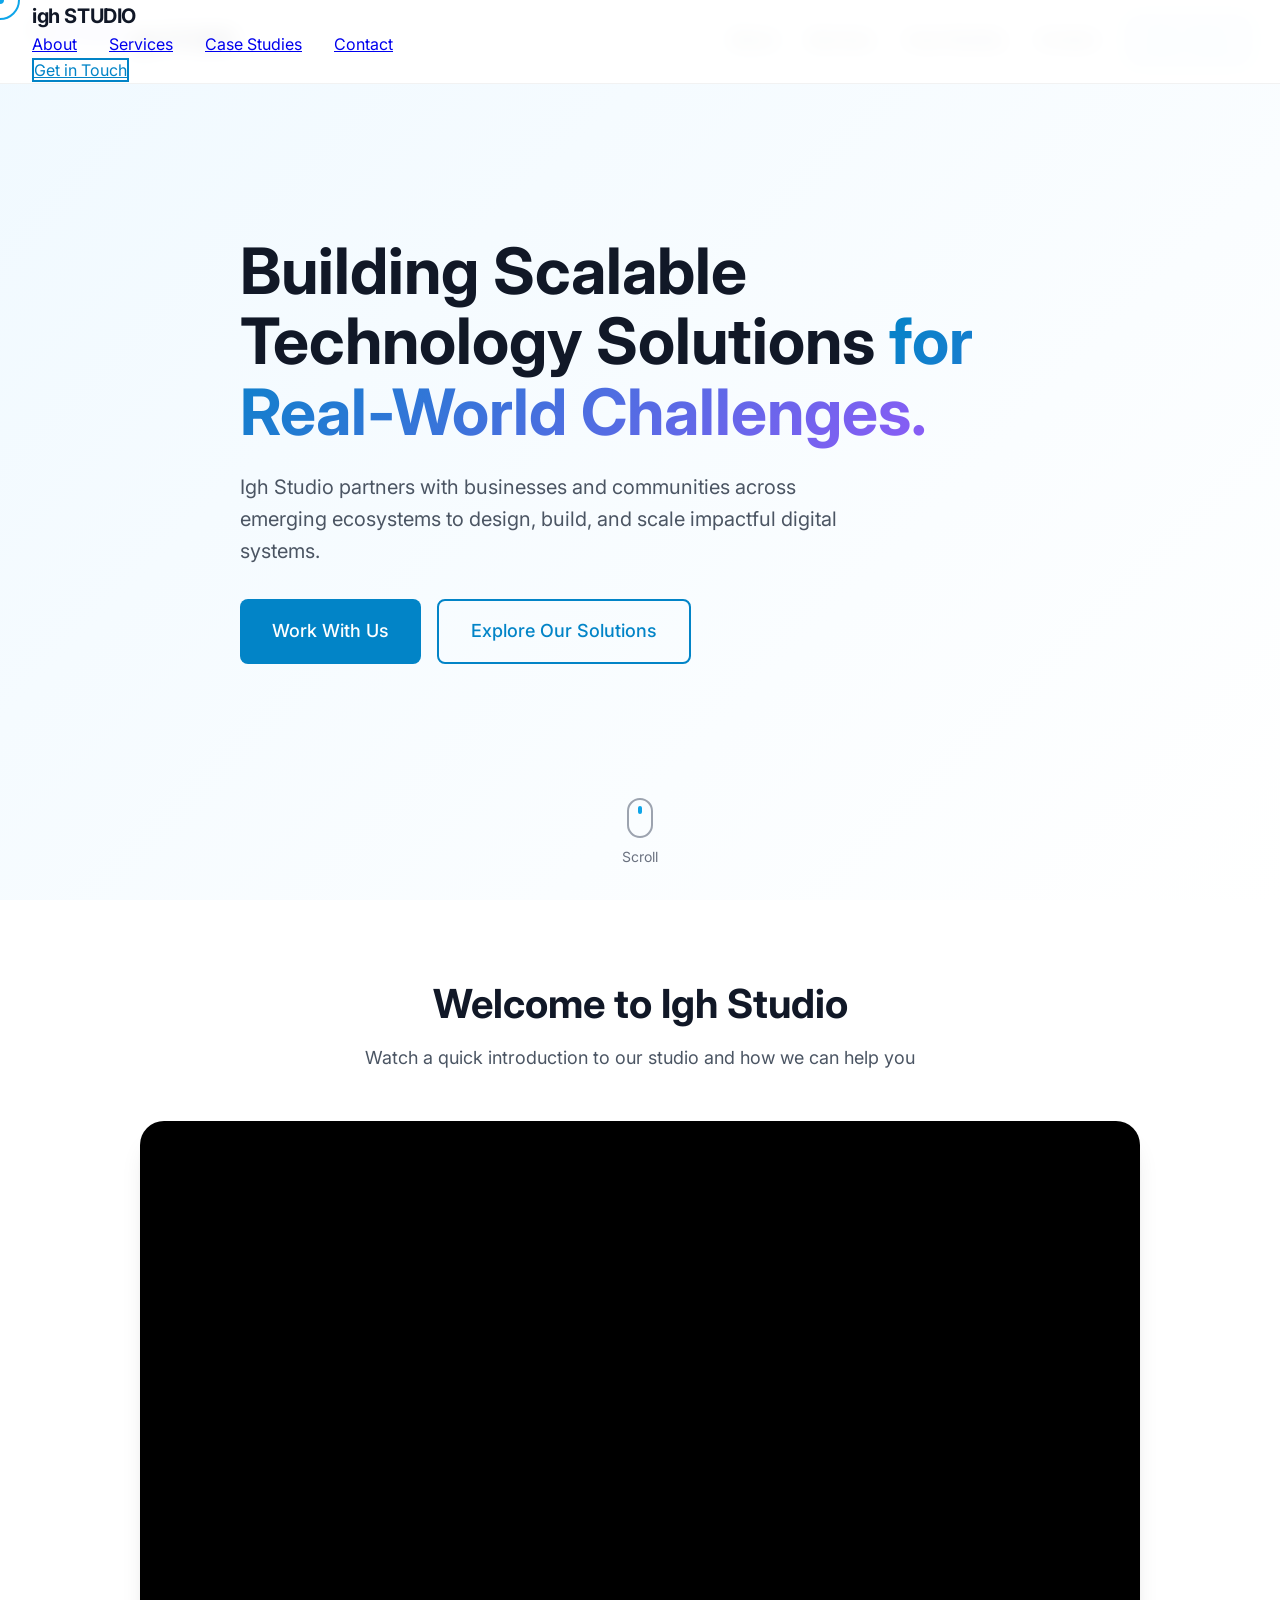
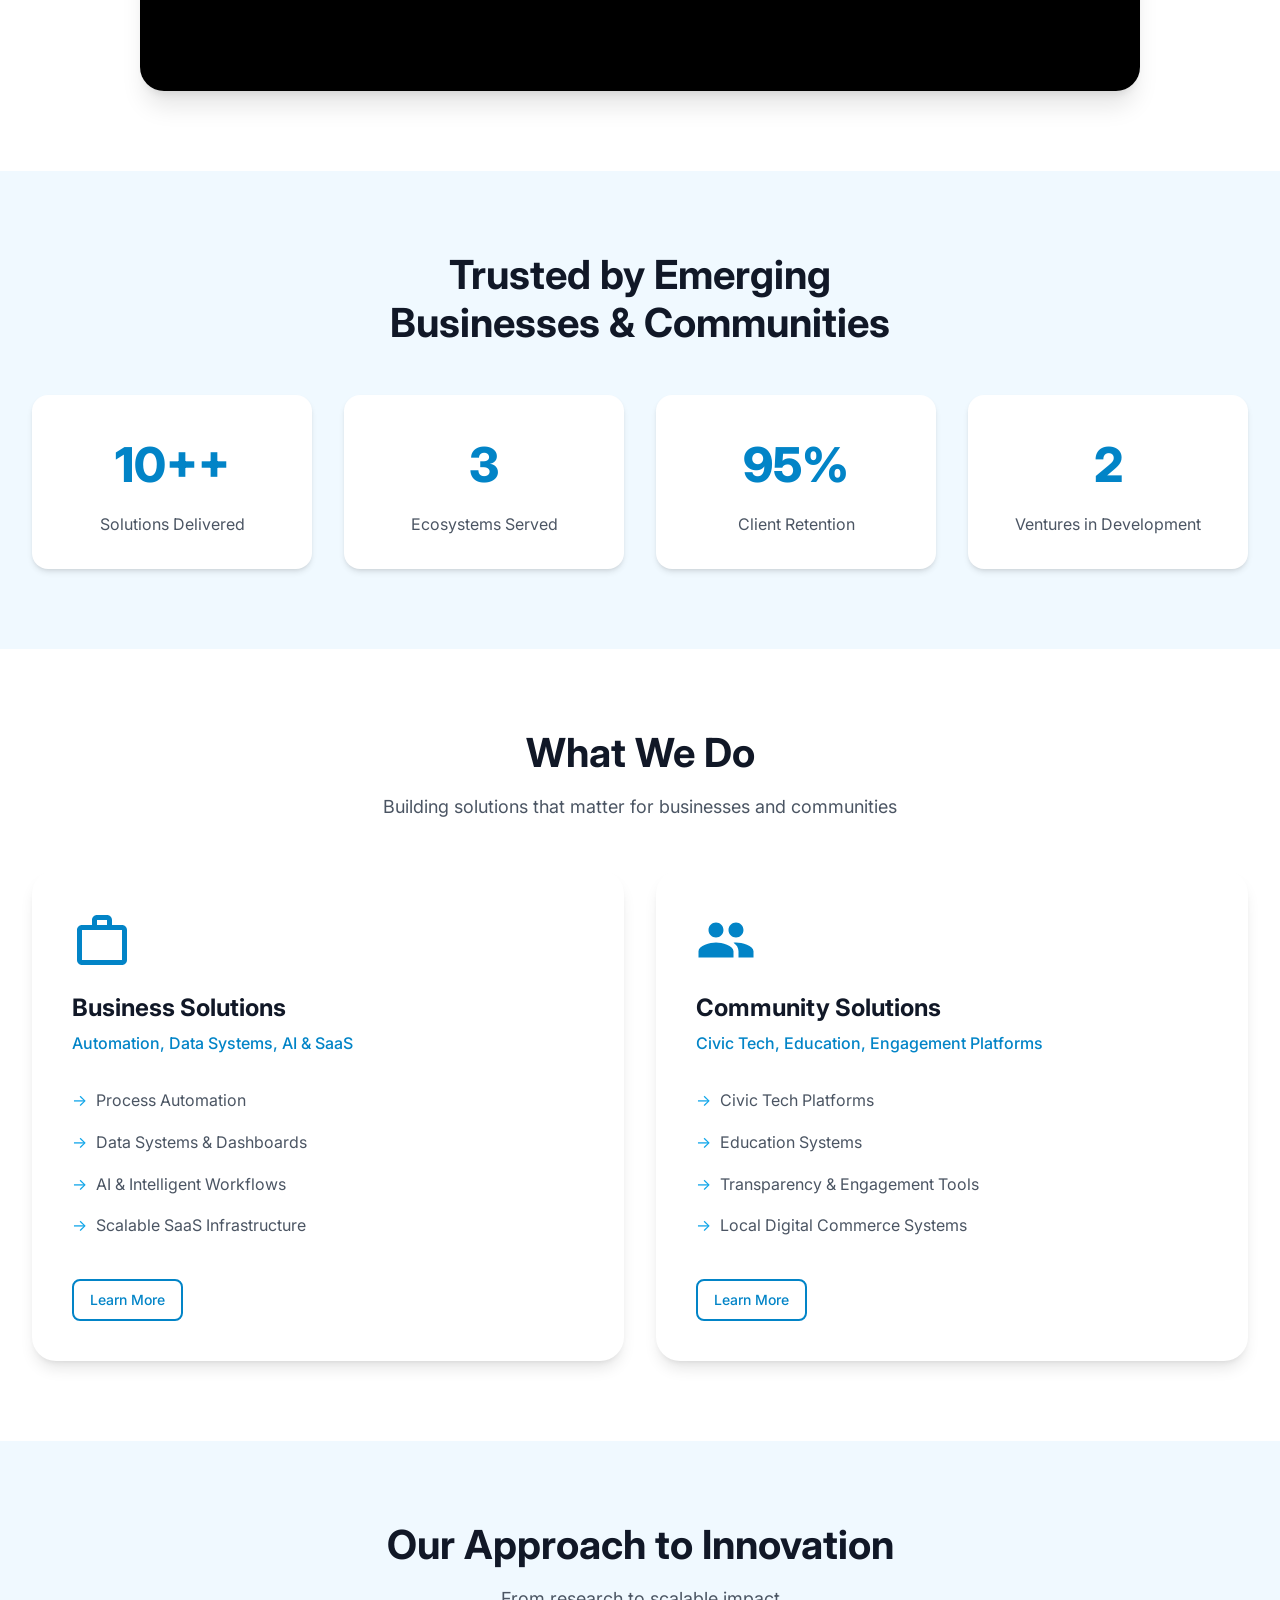
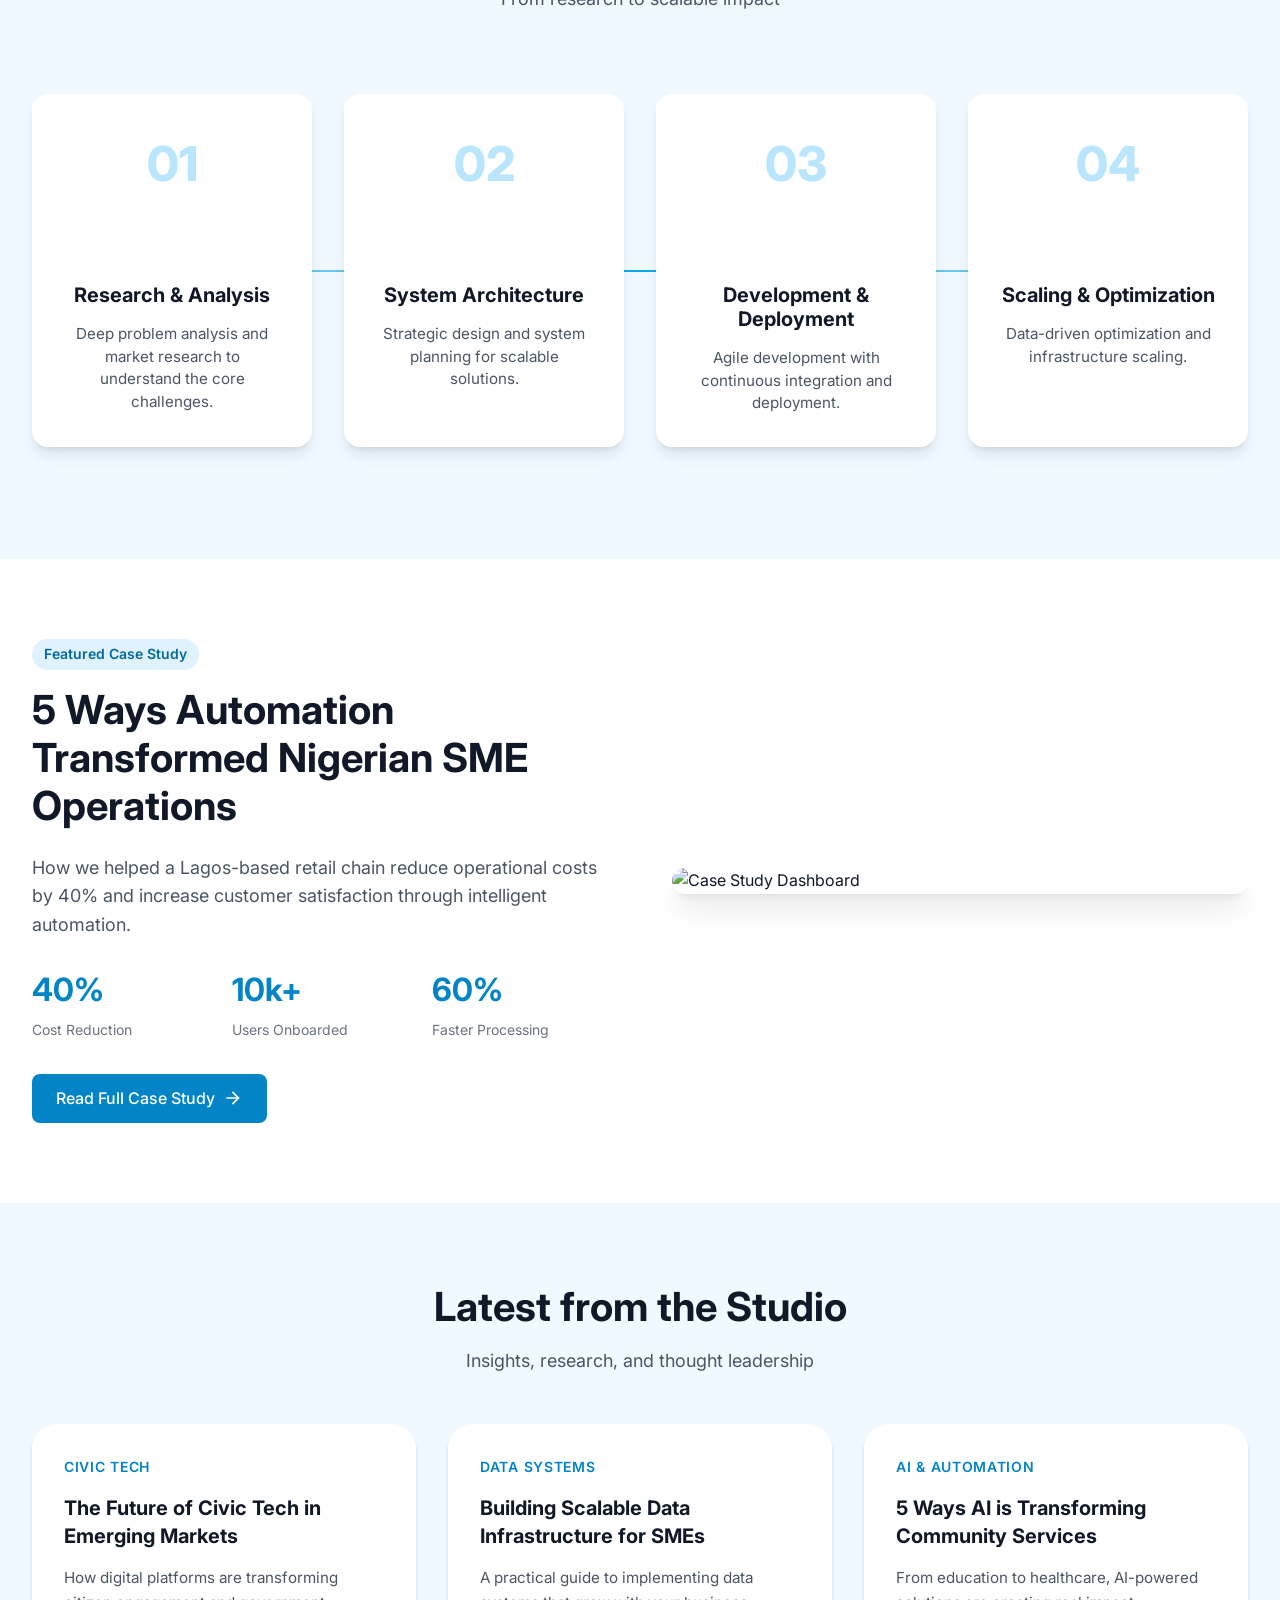
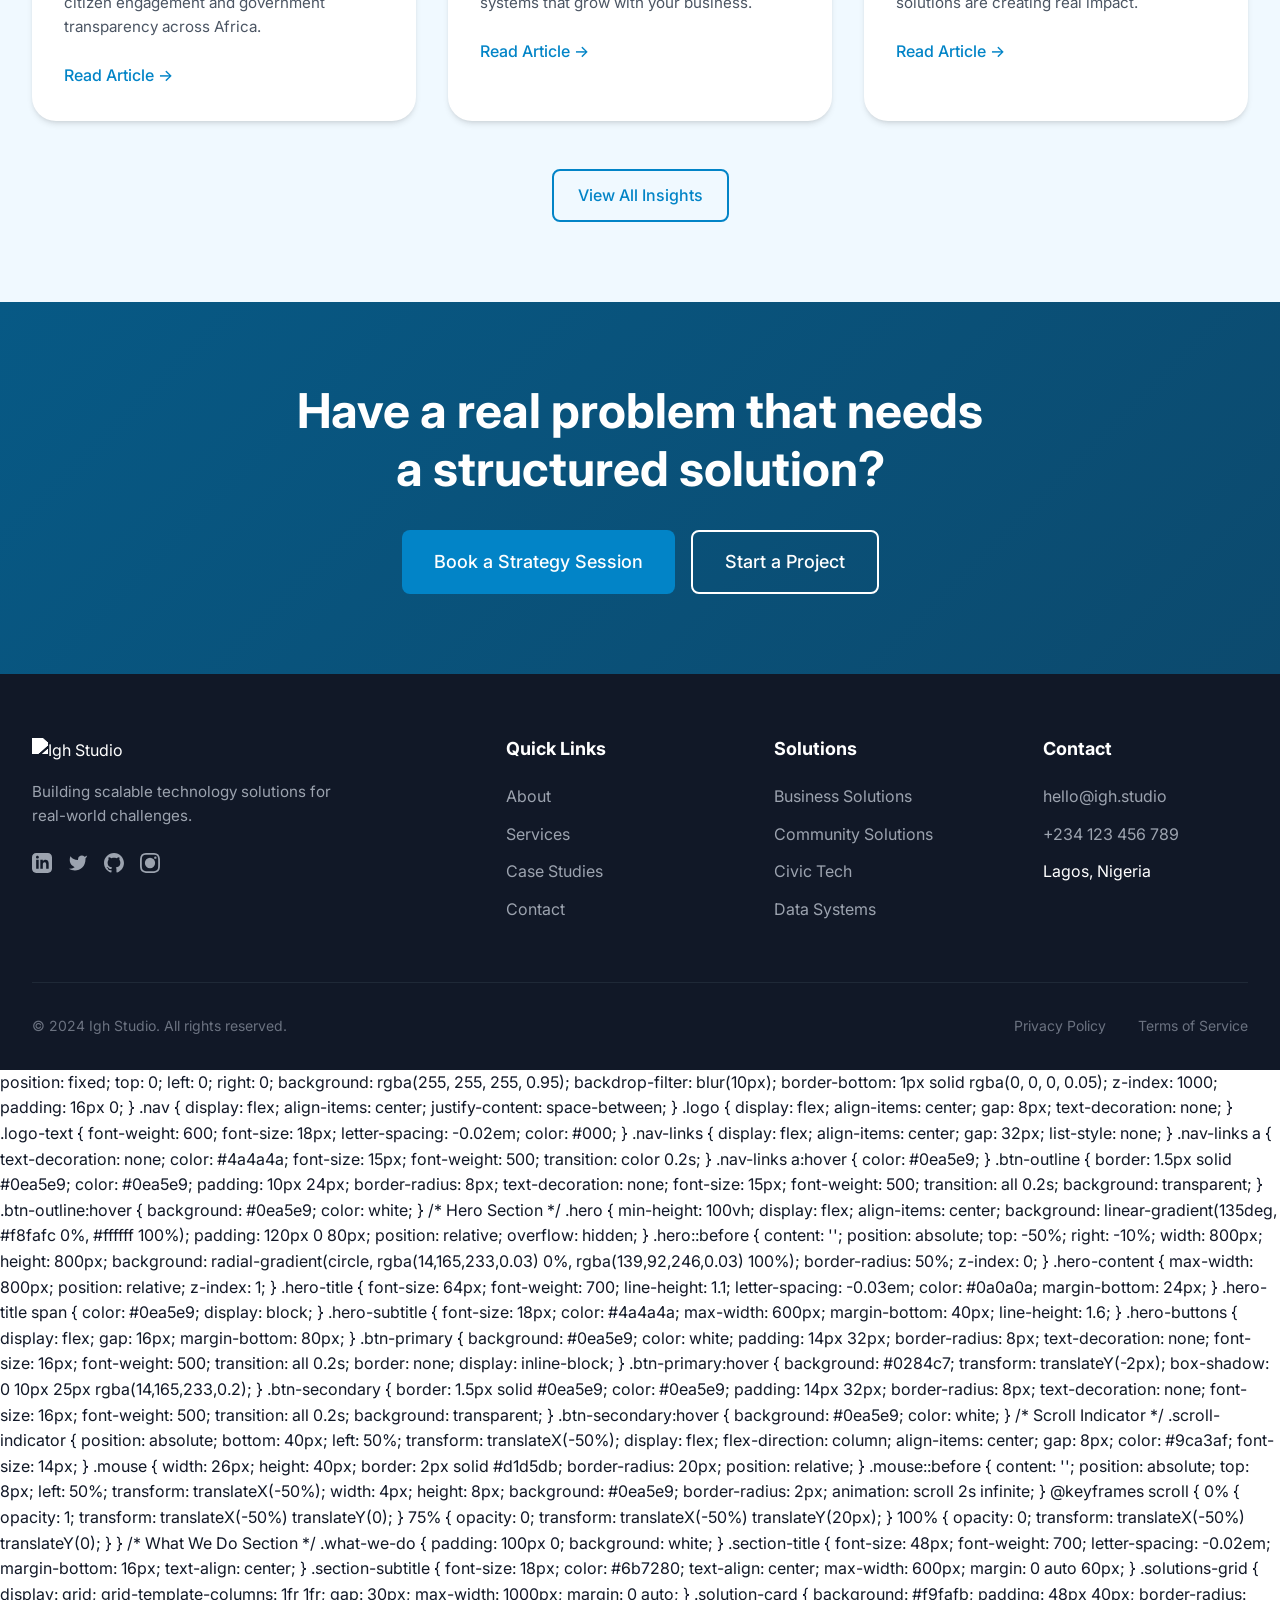
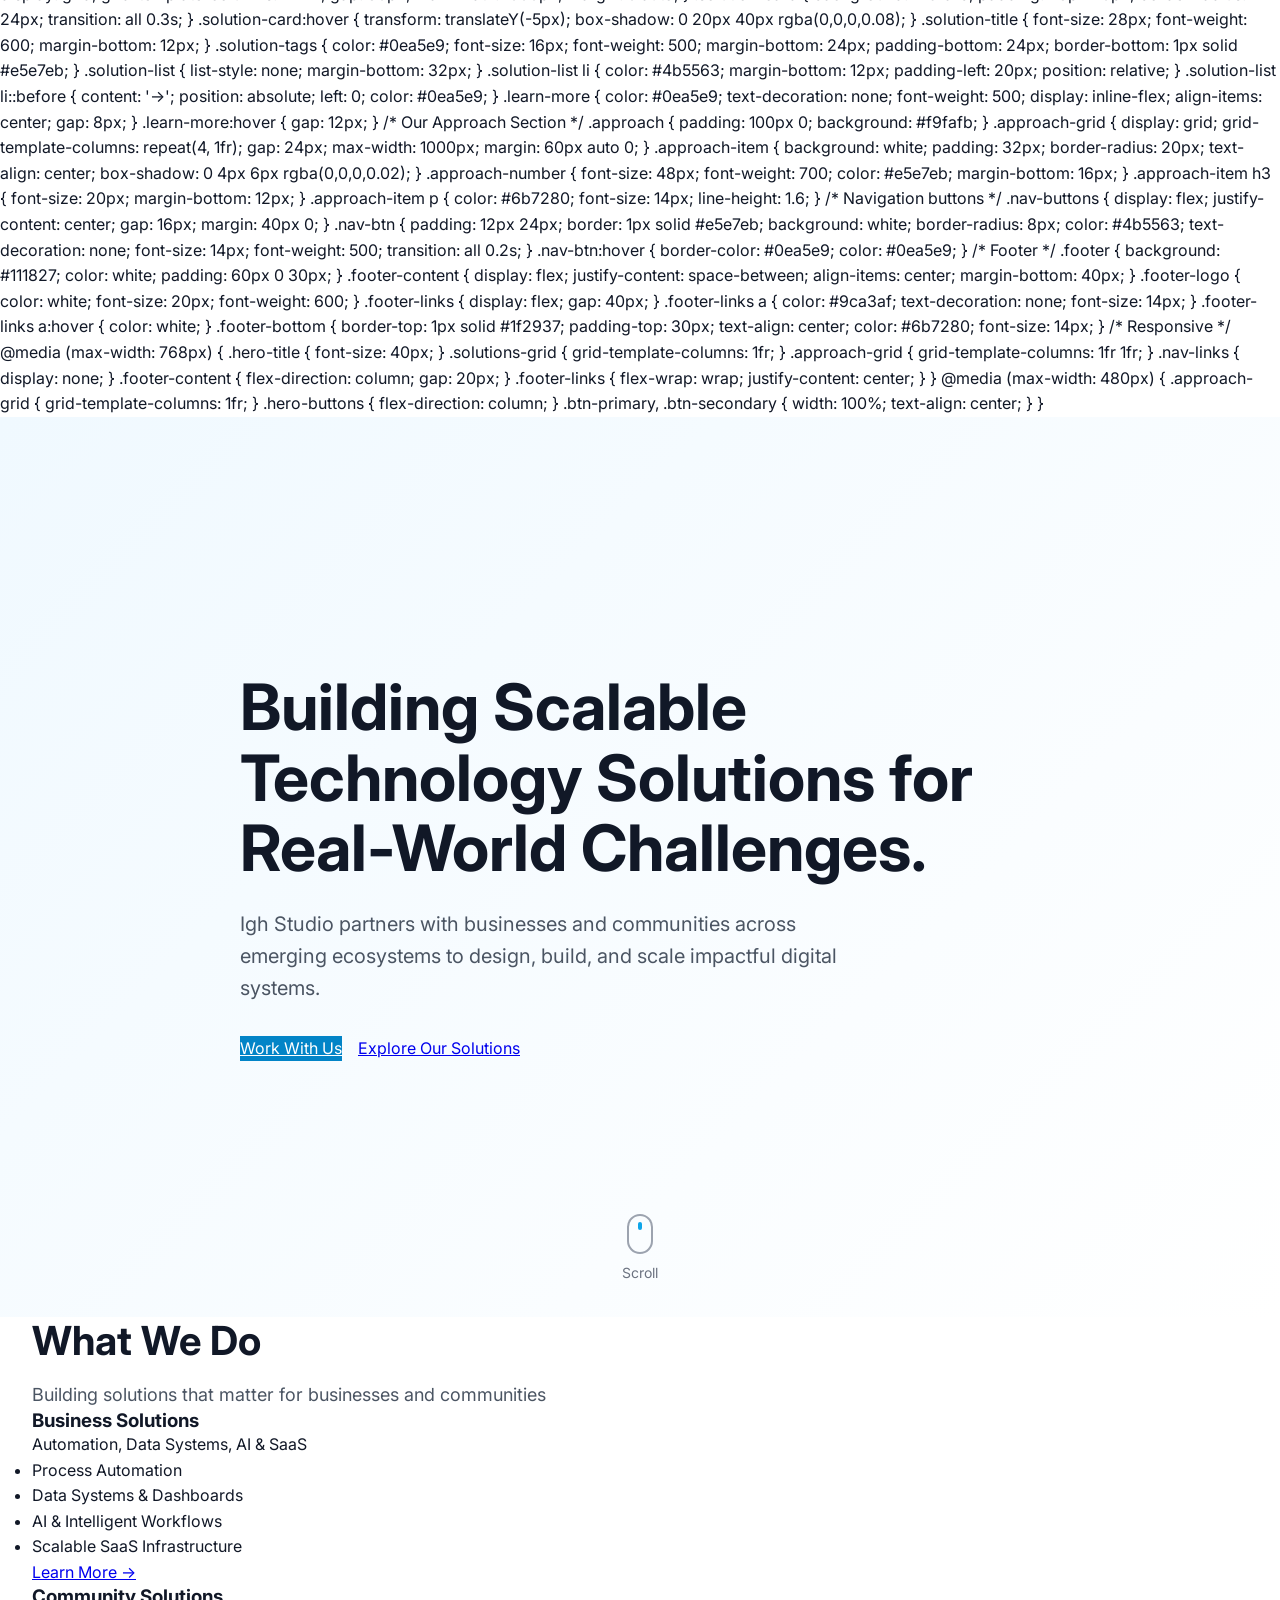
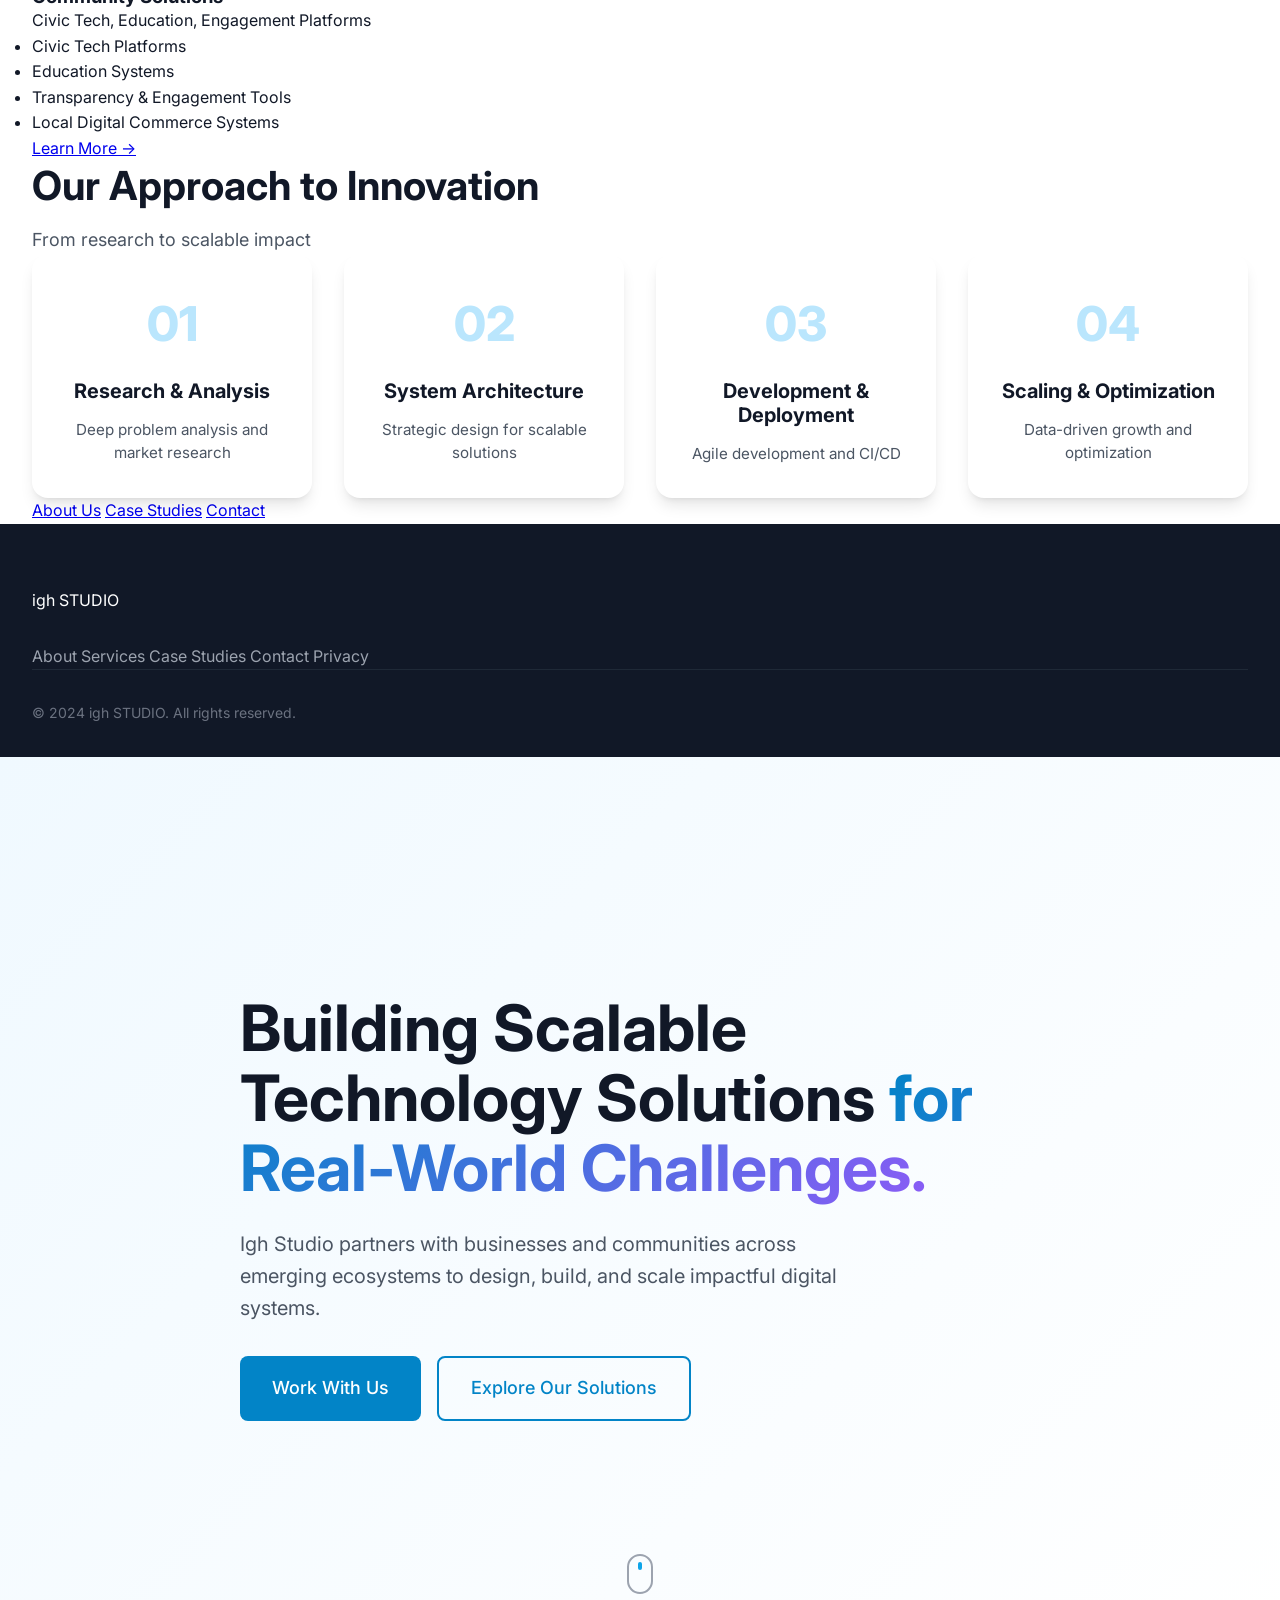
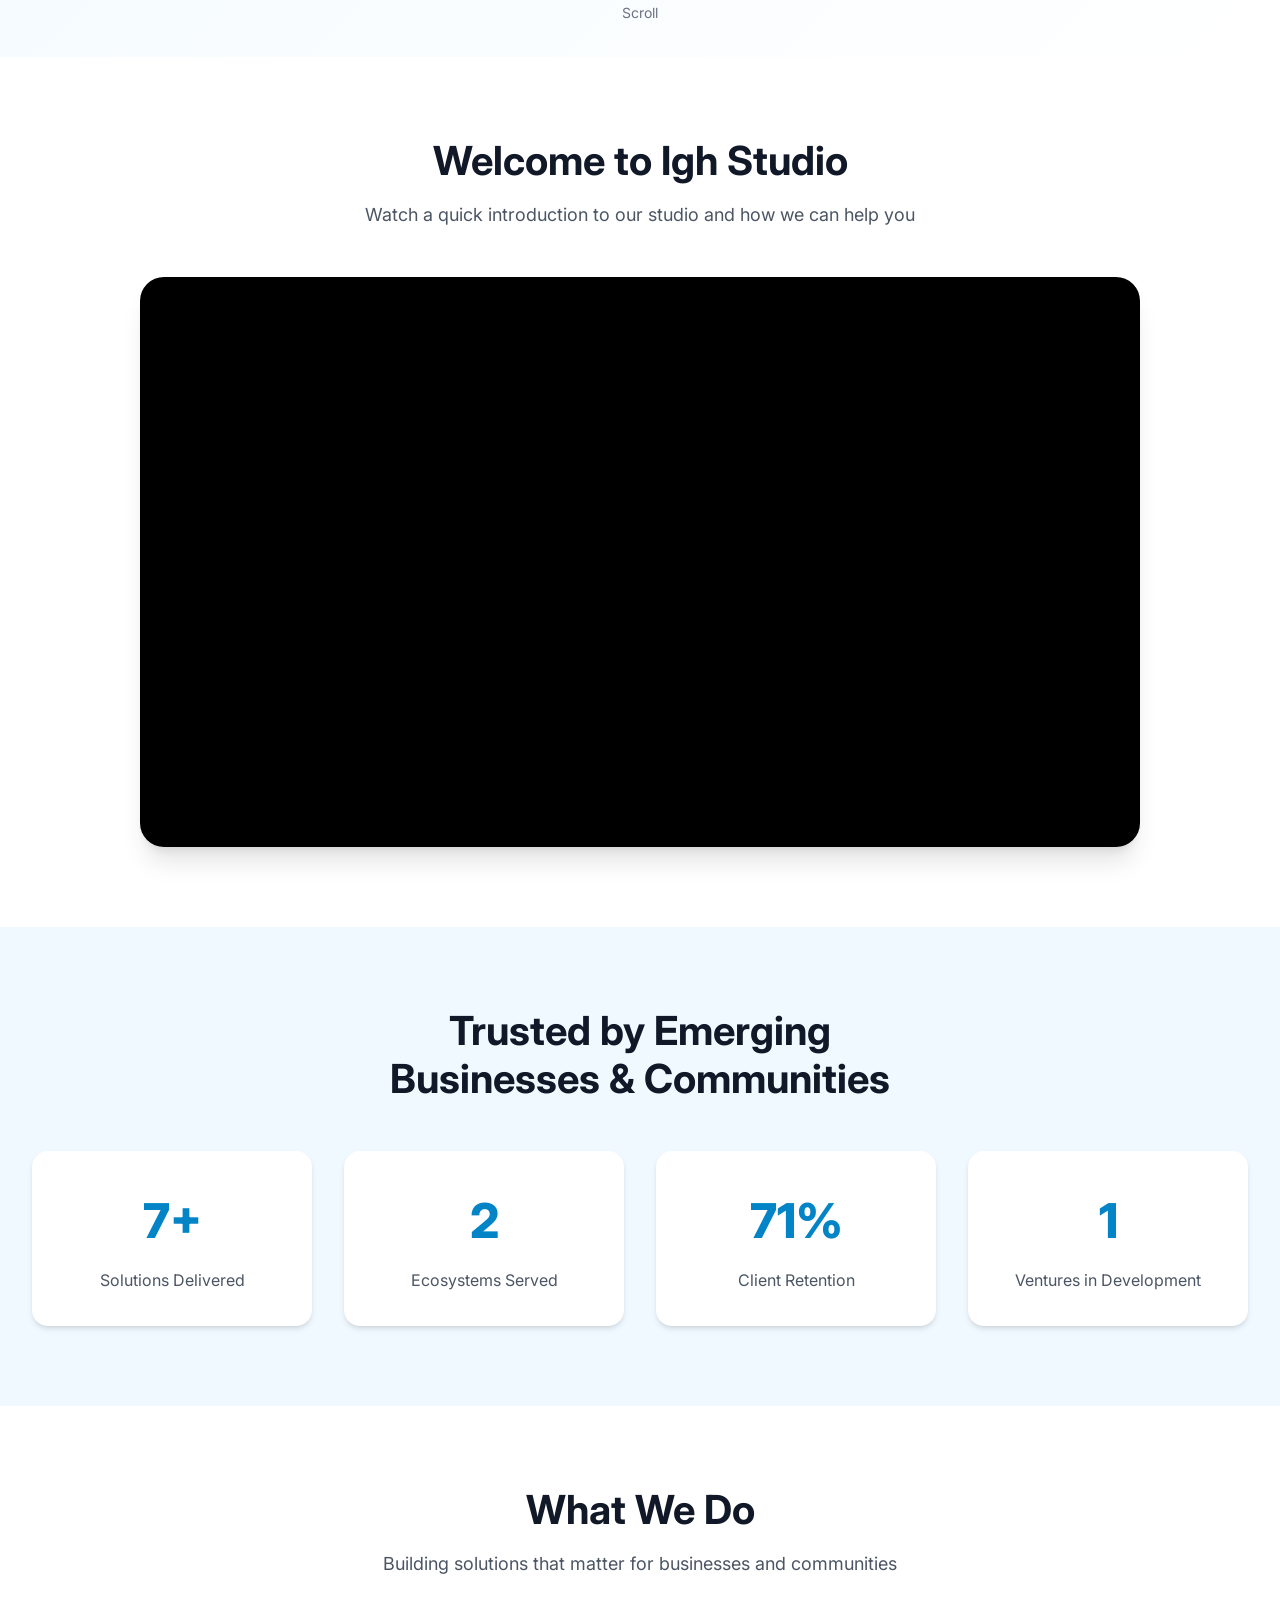
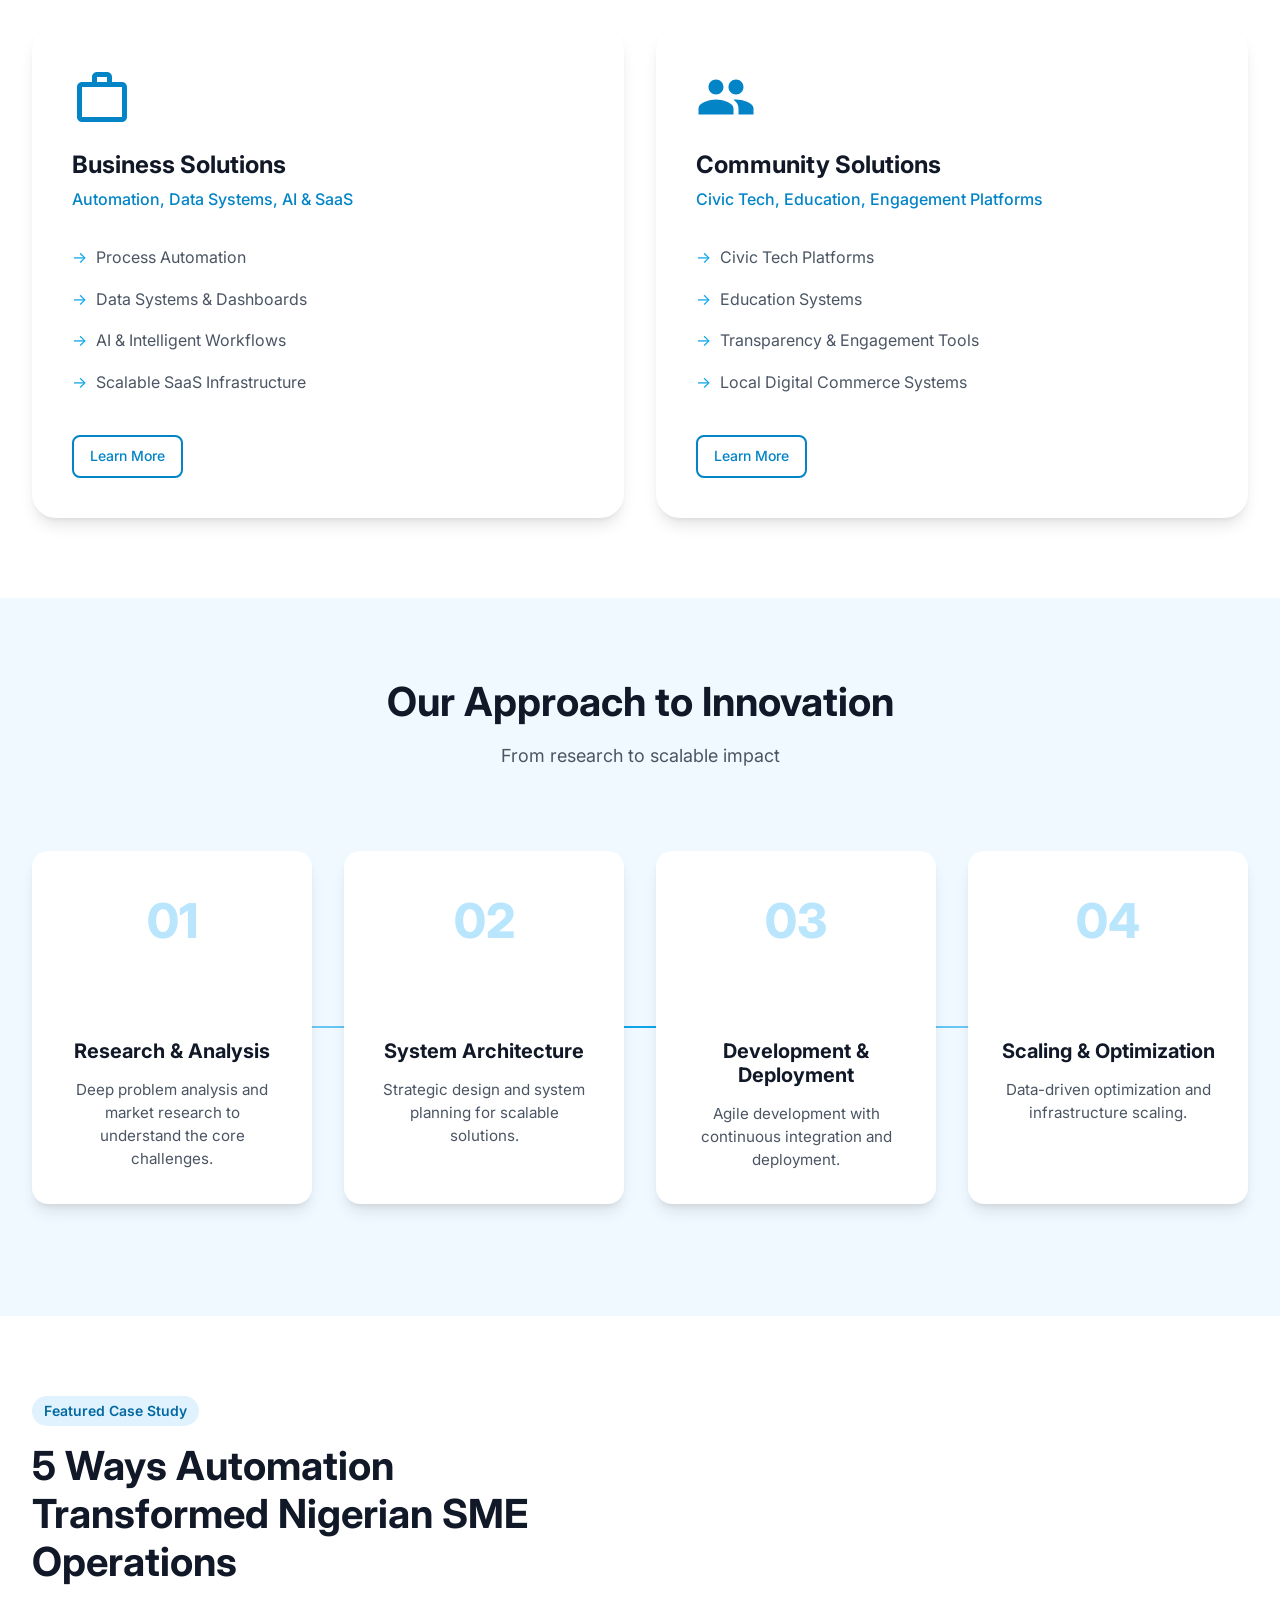
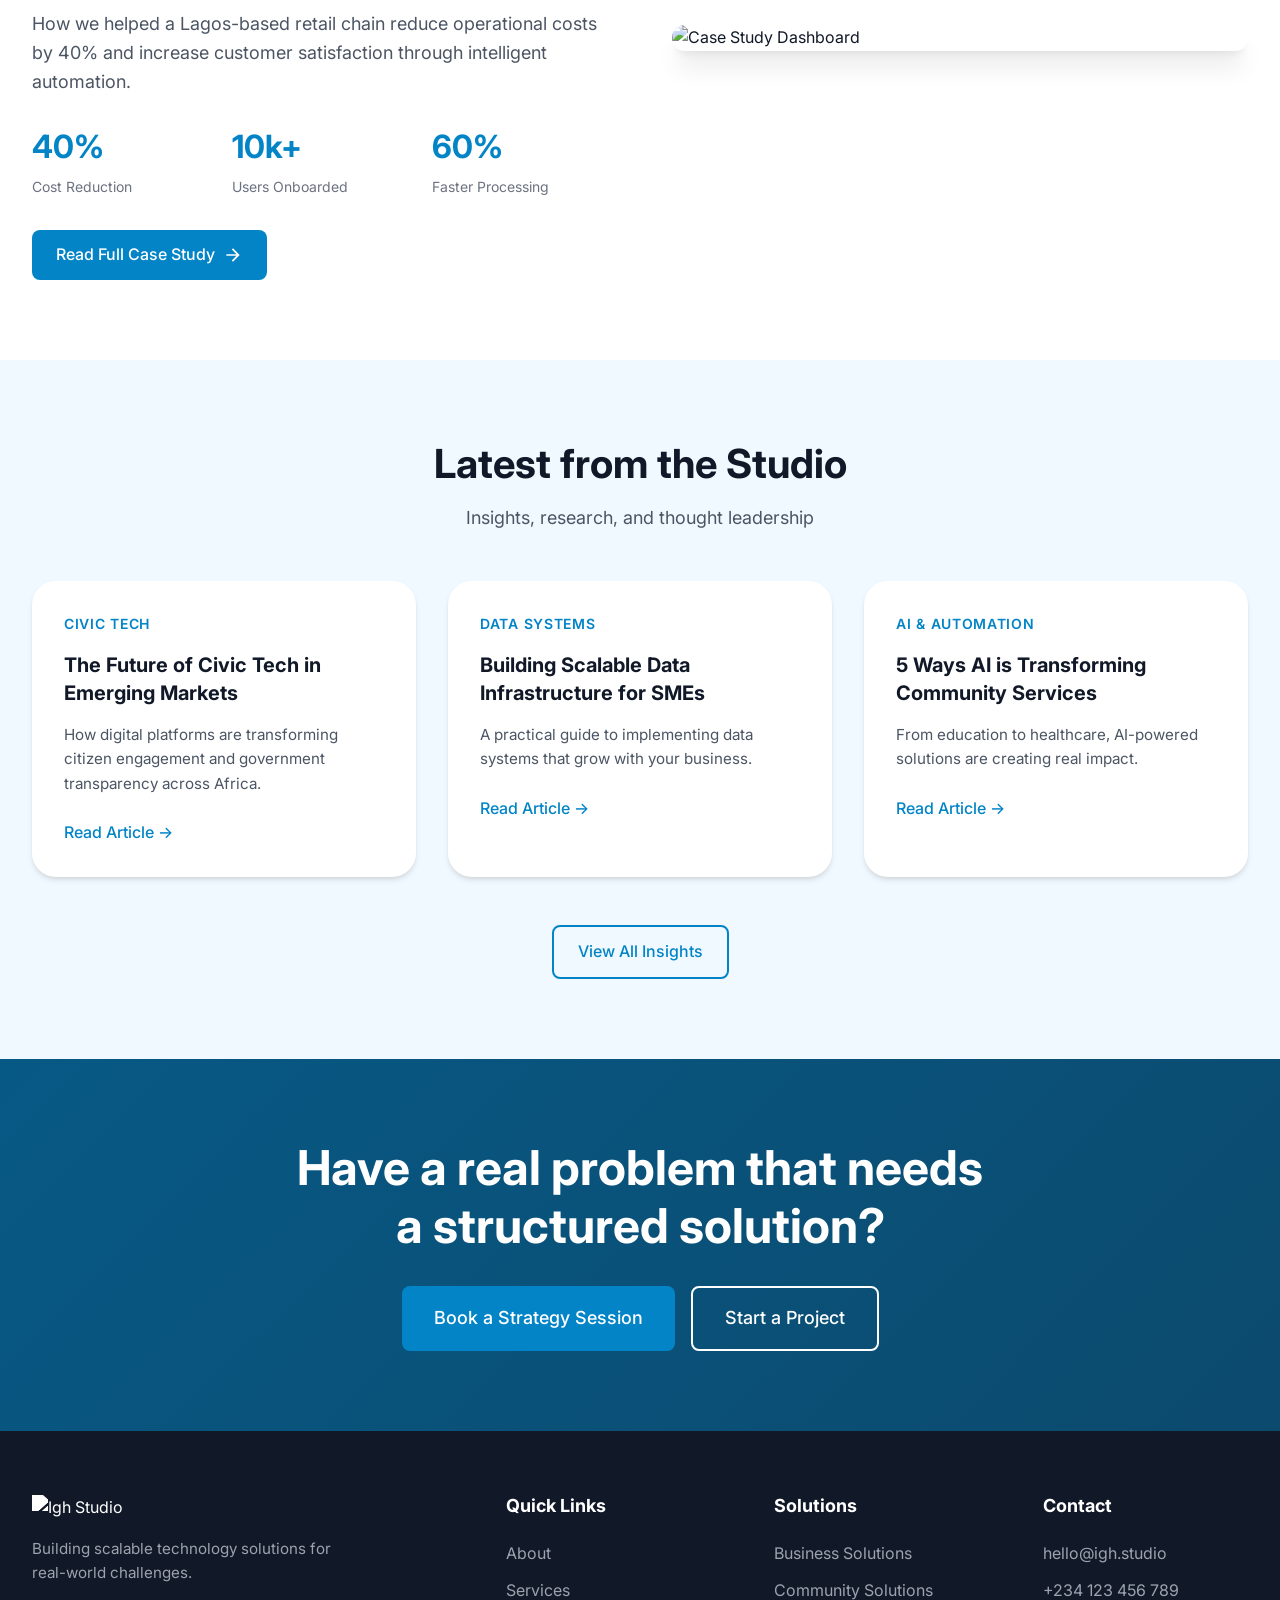
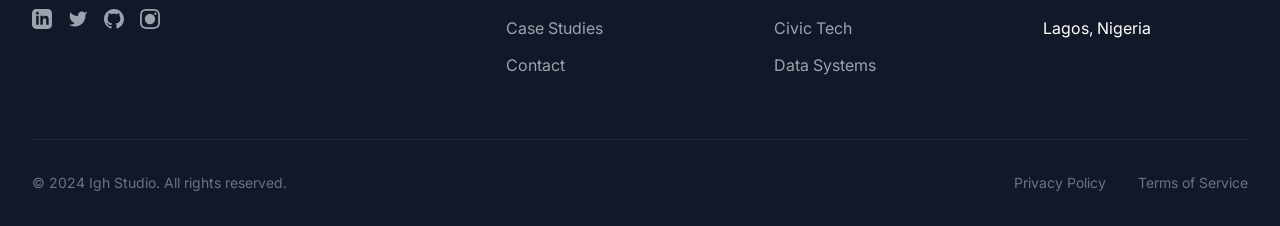
==== commit a861caa7: "Update index.html" ====
--- a/index.html
+++ b/index.html
@@ -4,626 +4,62 @@
     <meta charset="UTF-8">
     <meta name="viewport" content="width=device-width, initial-scale=1.0">
     
-    <title>igh STUDIO - Building Scalable Technology Solutions</title>
-    <meta name="description" content="Igh Studio partners with businesses and communities across emerging ecosystems to design, build, and scale impactful digital systems.">
+    <!-- Primary Meta Tags -->
+    <title>Igh Studio - Building Scalable Technology Solutions</title>
+    <meta name="title" content="Igh Studio - Building Scalable Technology Solutions for Real-World Challenges">
+    <meta name="description" content="We design and build technology solutions that solve real business and community challenges across emerging ecosystems.">
+    <meta name="keywords" content="tech studio, software development, civic tech, business solutions, africa tech">
+    <meta name="author" content="Igh Studio">
+    
+    <!-- Open Graph / Facebook -->
+    <meta property="og:type" content="website">
+    <meta property="og:url" content="https://igh.studio">
+    <meta property="og:title" content="Igh Studio - Building Scalable Technology Solutions">
+    <meta property="og:description" content="We design and build technology solutions that solve real business and community challenges across emerging ecosystems.">
+    <meta property="og:image" content="/images/og-image.jpg">
+    
+    <!-- Twitter -->
+    <meta property="twitter:card" content="summary_large_image">
+    <meta property="twitter:url" content="https://igh.studio">
+    <meta property="twitter:title" content="Igh Studio - Building Scalable Technology Solutions">
+    <meta property="twitter:description" content="We design and build technology solutions that solve real business and community challenges across emerging ecosystems.">
+    <meta property="twitter:image" content="/images/og-image.jpg">
     
     <!-- Fonts -->
     <link rel="preconnect" href="https://fonts.googleapis.com">
     <link rel="preconnect" href="https://fonts.gstatic.com" crossorigin>
-    <link href="https://fonts.googleapis.com/css2?family=Inter:wght@300;400;500;600;700&display=swap" rel="stylesheet">
+    <link href="https://fonts.googleapis.com/css2?family=Inter:wght@300;400;500;600;700;800&display=swap" rel="stylesheet">
     
-    <style>
-        * {
-            margin: 0;
-            padding: 0;
-            box-sizing: border-box;
-        }
-
-        body {
-            font-family: 'Inter', sans-serif;
-            background-color: #ffffff;
-            color: #1a1a1a;
-            line-height: 1.5;
-        }
-
-        .container {
-            max-width: 1200px;
-            margin: 0 auto;
-            padding: 0 24px;
-        }
-
-        /* Header Styles */
-        .header {
-            position: fixed;
-            top: 0;
-            left: 0;
-            right: 0;
-            background: rgba(255, 255, 255, 0.95);
-            backdrop-filter: blur(10px);
-            border-bottom: 1px solid rgba(0, 0, 0, 0.05);
-            z-index: 1000;
-            padding: 16px 0;
-        }
-
-        .nav {
-            display: flex;
-            align-items: center;
-            justify-content: space-between;
-        }
-
-        .logo {
-            display: flex;
-            align-items: center;
-            gap: 8px;
-            text-decoration: none;
-        }
-
-        .logo-text {
-            font-weight: 600;
-            font-size: 18px;
-            letter-spacing: -0.02em;
-            color: #000;
-        }
-
-        .nav-links {
-            display: flex;
-            align-items: center;
-            gap: 32px;
-            list-style: none;
-        }
-
-        .nav-links a {
-            text-decoration: none;
-            color: #4a4a4a;
-            font-size: 15px;
-            font-weight: 500;
-            transition: color 0.2s;
-        }
-
-        .nav-links a:hover {
-            color: #0ea5e9;
-        }
-
-        .btn-outline {
-            border: 1.5px solid #0ea5e9;
-            color: #0ea5e9;
-            padding: 10px 24px;
-            border-radius: 8px;
-            text-decoration: none;
-            font-size: 15px;
-            font-weight: 500;
-            transition: all 0.2s;
-            background: transparent;
-        }
-
-        .btn-outline:hover {
-            background: #0ea5e9;
-            color: white;
-        }
-
-        /* Hero Section */
-        .hero {
-            min-height: 100vh;
-            display: flex;
-            align-items: center;
-            background: linear-gradient(135deg, #f8fafc 0%, #ffffff 100%);
-            padding: 120px 0 80px;
-            position: relative;
-            overflow: hidden;
-        }
-
-        .hero::before {
-            content: '';
-            position: absolute;
-            top: -50%;
-            right: -10%;
-            width: 800px;
-            height: 800px;
-            background: radial-gradient(circle, rgba(14,165,233,0.03) 0%, rgba(139,92,246,0.03) 100%);
-            border-radius: 50%;
-            z-index: 0;
-        }
-
-        .hero-content {
-            max-width: 800px;
-            position: relative;
-            z-index: 1;
-        }
-
-        .hero-title {
-            font-size: 64px;
-            font-weight: 700;
-            line-height: 1.1;
-            letter-spacing: -0.03em;
-            color: #0a0a0a;
-            margin-bottom: 24px;
-        }
-
-        .hero-title span {
-            color: #0ea5e9;
-            display: block;
-        }
-
-        .hero-subtitle {
-            font-size: 18px;
-            color: #4a4a4a;
-            max-width: 600px;
-            margin-bottom: 40px;
-            line-height: 1.6;
-        }
-
-        .hero-buttons {
-            display: flex;
-            gap: 16px;
-            margin-bottom: 80px;
-        }
-
-        .btn-primary {
-            background: #0ea5e9;
-            color: white;
-            padding: 14px 32px;
-            border-radius: 8px;
-            text-decoration: none;
-            font-size: 16px;
-            font-weight: 500;
-            transition: all 0.2s;
-            border: none;
-            display: inline-block;
-        }
-
-        .btn-primary:hover {
-            background: #0284c7;
-            transform: translateY(-2px);
-            box-shadow: 0 10px 25px rgba(14,165,233,0.2);
-        }
-
-        .btn-secondary {
-            border: 1.5px solid #0ea5e9;
-            color: #0ea5e9;
-            padding: 14px 32px;
-            border-radius: 8px;
-            text-decoration: none;
-            font-size: 16px;
-            font-weight: 500;
-            transition: all 0.2s;
-            background: transparent;
-        }
-
-        .btn-secondary:hover {
-            background: #0ea5e9;
-            color: white;
-        }
-
-        /* Scroll Indicator */
-        .scroll-indicator {
-            position: absolute;
-            bottom: 40px;
-            left: 50%;
-            transform: translateX(-50%);
-            display: flex;
-            flex-direction: column;
-            align-items: center;
-            gap: 8px;
-            color: #9ca3af;
-            font-size: 14px;
-        }
-
-        .mouse {
-            width: 26px;
-            height: 40px;
-            border: 2px solid #d1d5db;
-            border-radius: 20px;
-            position: relative;
-        }
-
-        .mouse::before {
-            content: '';
-            position: absolute;
-            top: 8px;
-            left: 50%;
-            transform: translateX(-50%);
-            width: 4px;
-            height: 8px;
-            background: #0ea5e9;
-            border-radius: 2px;
-            animation: scroll 2s infinite;
-        }
-
-        @keyframes scroll {
-            0% { opacity: 1; transform: translateX(-50%) translateY(0); }
-            75% { opacity: 0; transform: translateX(-50%) translateY(20px); }
-            100% { opacity: 0; transform: translateX(-50%) translateY(0); }
-        }
-
-        /* What We Do Section */
-        .what-we-do {
-            padding: 100px 0;
-            background: white;
-        }
-
-        .section-title {
-            font-size: 48px;
-            font-weight: 700;
-            letter-spacing: -0.02em;
-            margin-bottom: 16px;
-            text-align: center;
-        }
-
-        .section-subtitle {
-            font-size: 18px;
-            color: #6b7280;
-            text-align: center;
-            max-width: 600px;
-            margin: 0 auto 60px;
-        }
-
-        .solutions-grid {
-            display: grid;
-            grid-template-columns: 1fr 1fr;
-            gap: 30px;
-            max-width: 1000px;
-            margin: 0 auto;
-        }
-
-        .solution-card {
-            background: #f9fafb;
-            padding: 48px 40px;
-            border-radius: 24px;
-            transition: all 0.3s;
-        }
-
-        .solution-card:hover {
-            transform: translateY(-5px);
-            box-shadow: 0 20px 40px rgba(0,0,0,0.08);
-        }
-
-        .solution-title {
-            font-size: 28px;
-            font-weight: 600;
-            margin-bottom: 12px;
-        }
-
-        .solution-tags {
-            color: #0ea5e9;
-            font-size: 16px;
-            font-weight: 500;
-            margin-bottom: 24px;
-            padding-bottom: 24px;
-            border-bottom: 1px solid #e5e7eb;
-        }
-
-        .solution-list {
-            list-style: none;
-            margin-bottom: 32px;
-        }
-
-        .solution-list li {
-            color: #4b5563;
-            margin-bottom: 12px;
-            padding-left: 20px;
-            position: relative;
-        }
-
-        .solution-list li::before {
-            content: '→';
-            position: absolute;
-            left: 0;
-            color: #0ea5e9;
-        }
-
-        .learn-more {
-            color: #0ea5e9;
-            text-decoration: none;
-            font-weight: 500;
-            display: inline-flex;
-            align-items: center;
-            gap: 8px;
-        }
-
-        .learn-more:hover {
-            gap: 12px;
-        }
-
-        /* Our Approach Section */
-        .approach {
-            padding: 100px 0;
-            background: #f9fafb;
-        }
-
-        .approach-grid {
-            display: grid;
-            grid-template-columns: repeat(4, 1fr);
-            gap: 24px;
-            max-width: 1000px;
-            margin: 60px auto 0;
-        }
-
-        .approach-item {
-            background: white;
-            padding: 32px;
-            border-radius: 20px;
-            text-align: center;
-            box-shadow: 0 4px 6px rgba(0,0,0,0.02);
-        }
-
-        .approach-number {
-            font-size: 48px;
-            font-weight: 700;
-            color: #e5e7eb;
-            margin-bottom: 16px;
-        }
-
-        .approach-item h3 {
-            font-size: 20px;
-            margin-bottom: 12px;
-        }
-
-        .approach-item p {
-            color: #6b7280;
-            font-size: 14px;
-            line-height: 1.6;
-        }
-
-        /* Navigation buttons */
-        .nav-buttons {
-            display: flex;
-            justify-content: center;
-            gap: 16px;
-            margin: 40px 0;
-        }
-
-        .nav-btn {
-            padding: 12px 24px;
-            border: 1px solid #e5e7eb;
-            background: white;
-            border-radius: 8px;
-            color: #4b5563;
-            text-decoration: none;
-            font-size: 14px;
-            font-weight: 500;
-            transition: all 0.2s;
-        }
-
-        .nav-btn:hover {
-            border-color: #0ea5e9;
-            color: #0ea5e9;
-        }
-
-        /* Footer */
-        .footer {
-            background: #111827;
-            color: white;
-            padding: 60px 0 30px;
-        }
-
-        .footer-content {
-            display: flex;
-            justify-content: space-between;
-            align-items: center;
-            margin-bottom: 40px;
-        }
-
-        .footer-logo {
-            color: white;
-            font-size: 20px;
-            font-weight: 600;
-        }
-
-        .footer-links {
-            display: flex;
-            gap: 40px;
-        }
-
-        .footer-links a {
-            color: #9ca3af;
-            text-decoration: none;
-            font-size: 14px;
-        }
-
-        .footer-links a:hover {
-            color: white;
-        }
-
-        .footer-bottom {
-            border-top: 1px solid #1f2937;
-            padding-top: 30px;
-            text-align: center;
-            color: #6b7280;
-            font-size: 14px;
-        }
-
-        /* Responsive */
-        @media (max-width: 768px) {
-            .hero-title {
-                font-size: 40px;
-            }
-            
-            .solutions-grid {
-                grid-template-columns: 1fr;
-            }
-            
-            .approach-grid {
-                grid-template-columns: 1fr 1fr;
-            }
-            
-            .nav-links {
-                display: none;
-            }
-            
-            .footer-content {
-                flex-direction: column;
-                gap: 20px;
-            }
-            
-            .footer-links {
-                flex-wrap: wrap;
-                justify-content: center;
-            }
-        }
-
-        @media (max-width: 480px) {
-            .approach-grid {
-                grid-template-columns: 1fr;
-            }
-            
-            .hero-buttons {
-                flex-direction: column;
-            }
-            
-            .btn-primary, .btn-secondary {
-                width: 100%;
-                text-align: center;
-            }
-        }
-    </style>
+    <!-- CSS -->
+    <link rel="stylesheet" href="css/style.css">
+    <link rel="stylesheet" href="css/animations.css">
+    
+    <!-- Favicon -->
+    <link rel="icon" type="image/x-icon" href="/favicon.ico">
 </head>
 <body>
-    <!-- Header exactly like mockup -->
+    <!-- Custom cursor (for desktop) -->
+    <div class="custom-cursor"></div>
+    <div class="custom-cursor-follower"></div>
+
+    <!-- Header -->
     <header class="header">
         <div class="container">
-            <nav class="nav">
+            <nav class="navbar">
                 <a href="/" class="logo">
+                    <img src="images/logo.svg" alt="Igh Studio" class="logo-img">
                     <span class="logo-text">igh STUDIO</span>
                 </a>
                 
-                <ul class="nav-links">
-                    <li><a href="about.html">About</a></li>
-                    <li><a href="services.html">Services</a></li>
-                    <li><a href="case-studies.html">Case Studies</a></li>
-                    <li><a href="contact.html">Contact</a></li>
-                </ul>
-                
-                <a href="contact.html" class="btn-outline">Get in Touch</a>
-            </nav>
-        </div>
-    </header>
-
-    <main>
-        <!-- Hero Section exactly like mockup -->
-        <section class="hero">
-            <div class="container">
-                <div class="hero-content">
-                    <h1 class="hero-title">
-                        Building Scalable Technology Solutions
-                        <span>for Real-World Challenges.</span>
-                    </h1>
-                    
-                    <p class="hero-subtitle">
-                        Igh Studio partners with businesses and communities across emerging ecosystems to design, build, and scale impactful digital systems.
-                    </p>
-                    
-                    <div class="hero-buttons">
-                        <a href="contact.html" class="btn-primary">Work With Us</a>
-                        <a href="services.html" class="btn-secondary">Explore Our Solutions</a>
-                    </div>
-                </div>
-            </div>
-            
-            <!-- Scroll indicator -->
-            <div class="scroll-indicator">
-                <div class="mouse"></div>
-                <span>Scroll</span>
-            </div>
-        </section>
-
-        <!-- What We Do Section matching mockup -->
-        <section class="what-we-do">
-            <div class="container">
-                <h2 class="section-title">What We Do</h2>
-                <p class="section-subtitle">Building solutions that matter for businesses and communities</p>
-                
-                <div class="solutions-grid">
-                    <!-- Business Solutions -->
-                    <div class="solution-card">
-                        <h3 class="solution-title">Business Solutions</h3>
-                        <p class="solution-tags">Automation, Data Systems, AI & SaaS</p>
-                        <ul class="solution-list">
-                            <li>Process Automation</li>
-                            <li>Data Systems & Dashboards</li>
-                            <li>AI & Intelligent Workflows</li>
-                            <li>Scalable SaaS Infrastructure</li>
-                        </ul>
-                        <a href="services.html#business" class="learn-more">Learn More →</a>
-                    </div>
-                    
-                    <!-- Community Solutions -->
-                    <div class="solution-card">
-                        <h3 class="solution-title">Community Solutions</h3>
-                        <p class="solution-tags">Civic Tech, Education, Engagement Platforms</p>
-                        <ul class="solution-list">
-                            <li>Civic Tech Platforms</li>
-                            <li>Education Systems</li>
-                            <li>Transparency & Engagement Tools</li>
-                            <li>Local Digital Commerce Systems</li>
-                        </ul>
-                        <a href="services.html#community" class="learn-more">Learn More →</a>
-                    </div>
-                </div>
-            </div>
-        </section>
-
-        <!-- Our Approach Section -->
-        <section class="approach">
-            <div class="container">
-                <h2 class="section-title">Our Approach to Innovation</h2>
-                <p class="section-subtitle">From research to scalable impact</p>
-                
-                <div class="approach-grid">
-                    <div class="approach-item">
-                        <div class="approach-number">01</div>
-                        <h3>Research & Analysis</h3>
-                        <p>Deep problem analysis and market research</p>
-                    </div>
-                    
-                    <div class="approach-item">
-                        <div class="approach-number">02</div>
-                        <h3>System Architecture</h3>
-                        <p>Strategic design for scalable solutions</p>
-                    </div>
-                    
-                    <div class="approach-item">
-                        <div class="approach-number">03</div>
-                        <h3>Development & Deployment</h3>
-                        <p>Agile development and CI/CD</p>
-                    </div>
-                    
-                    <div class="approach-item">
-                        <div class="approach-number">04</div>
-                        <h3>Scaling & Optimization</h3>
-                        <p>Data-driven growth and optimization</p>
-                    </div>
-                </div>
-                
-                <!-- Navigation Buttons -->
-                <div class="nav-buttons">
-                    <a href="about.html" class="nav-btn">About Us</a>
-                    <a href="case-studies.html" class="nav-btn">Case Studies</a>
-                    <a href="contact.html" class="nav-btn">Contact</a>
-                </div>
-            </div>
-        </section>
-    </main>
-
-    <!-- Footer -->
-    <footer class="footer">
-        <div class="container">
-            <div class="footer-content">
-                <div class="footer-logo">igh STUDIO</div>
-                <div class="footer-links">
-                    <a href="about.html">About</a>
-                    <a href="services.html">Services</a>
-                    <a href="case-studies.html">Case Studies</a>
-                    <a href="contact.html">Contact</a>
-                    <a href="#">Privacy</a>
-                </div>
-            </div>
-            <div class="footer-bottom">
-                <p>&copy; 2024 igh STUDIO. All rights reserved.</p>
-            </div>
-        </div>
-    </footer>
-</body>
-</html>                </div>
+                <div class="nav-menu">
+                    <ul class="nav-links">
+                        <li><a href="#about" class="nav-link">About</a></li>
+                        <li><a href="#services" class="nav-link">Services</a></li>
+                        <li><a href="#case-studies" class="nav-link">Case Studies</a></li>
+                        <li><a href="#contact" class="nav-link">Contact</a></li>
+                    </ul>
+                    <a href="#contact" class="btn btn-outline btn-small">Get in Touch</a>
+                </div>
                 
                 <button class="mobile-menu-btn" aria-label="Menu">
                     <span></span>
@@ -1044,4 +480,1014 @@
         );
     </script>
 </body>
+</html>            position: fixed;
+            top: 0;
+            left: 0;
+            right: 0;
+            background: rgba(255, 255, 255, 0.95);
+            backdrop-filter: blur(10px);
+            border-bottom: 1px solid rgba(0, 0, 0, 0.05);
+            z-index: 1000;
+            padding: 16px 0;
+        }
+
+        .nav {
+            display: flex;
+            align-items: center;
+            justify-content: space-between;
+        }
+
+        .logo {
+            display: flex;
+            align-items: center;
+            gap: 8px;
+            text-decoration: none;
+        }
+
+        .logo-text {
+            font-weight: 600;
+            font-size: 18px;
+            letter-spacing: -0.02em;
+            color: #000;
+        }
+
+        .nav-links {
+            display: flex;
+            align-items: center;
+            gap: 32px;
+            list-style: none;
+        }
+
+        .nav-links a {
+            text-decoration: none;
+            color: #4a4a4a;
+            font-size: 15px;
+            font-weight: 500;
+            transition: color 0.2s;
+        }
+
+        .nav-links a:hover {
+            color: #0ea5e9;
+        }
+
+        .btn-outline {
+            border: 1.5px solid #0ea5e9;
+            color: #0ea5e9;
+            padding: 10px 24px;
+            border-radius: 8px;
+            text-decoration: none;
+            font-size: 15px;
+            font-weight: 500;
+            transition: all 0.2s;
+            background: transparent;
+        }
+
+        .btn-outline:hover {
+            background: #0ea5e9;
+            color: white;
+        }
+
+        /* Hero Section */
+        .hero {
+            min-height: 100vh;
+            display: flex;
+            align-items: center;
+            background: linear-gradient(135deg, #f8fafc 0%, #ffffff 100%);
+            padding: 120px 0 80px;
+            position: relative;
+            overflow: hidden;
+        }
+
+        .hero::before {
+            content: '';
+            position: absolute;
+            top: -50%;
+            right: -10%;
+            width: 800px;
+            height: 800px;
+            background: radial-gradient(circle, rgba(14,165,233,0.03) 0%, rgba(139,92,246,0.03) 100%);
+            border-radius: 50%;
+            z-index: 0;
+        }
+
+        .hero-content {
+            max-width: 800px;
+            position: relative;
+            z-index: 1;
+        }
+
+        .hero-title {
+            font-size: 64px;
+            font-weight: 700;
+            line-height: 1.1;
+            letter-spacing: -0.03em;
+            color: #0a0a0a;
+            margin-bottom: 24px;
+        }
+
+        .hero-title span {
+            color: #0ea5e9;
+            display: block;
+        }
+
+        .hero-subtitle {
+            font-size: 18px;
+            color: #4a4a4a;
+            max-width: 600px;
+            margin-bottom: 40px;
+            line-height: 1.6;
+        }
+
+        .hero-buttons {
+            display: flex;
+            gap: 16px;
+            margin-bottom: 80px;
+        }
+
+        .btn-primary {
+            background: #0ea5e9;
+            color: white;
+            padding: 14px 32px;
+            border-radius: 8px;
+            text-decoration: none;
+            font-size: 16px;
+            font-weight: 500;
+            transition: all 0.2s;
+            border: none;
+            display: inline-block;
+        }
+
+        .btn-primary:hover {
+            background: #0284c7;
+            transform: translateY(-2px);
+            box-shadow: 0 10px 25px rgba(14,165,233,0.2);
+        }
+
+        .btn-secondary {
+            border: 1.5px solid #0ea5e9;
+            color: #0ea5e9;
+            padding: 14px 32px;
+            border-radius: 8px;
+            text-decoration: none;
+            font-size: 16px;
+            font-weight: 500;
+            transition: all 0.2s;
+            background: transparent;
+        }
+
+        .btn-secondary:hover {
+            background: #0ea5e9;
+            color: white;
+        }
+
+        /* Scroll Indicator */
+        .scroll-indicator {
+            position: absolute;
+            bottom: 40px;
+            left: 50%;
+            transform: translateX(-50%);
+            display: flex;
+            flex-direction: column;
+            align-items: center;
+            gap: 8px;
+            color: #9ca3af;
+            font-size: 14px;
+        }
+
+        .mouse {
+            width: 26px;
+            height: 40px;
+            border: 2px solid #d1d5db;
+            border-radius: 20px;
+            position: relative;
+        }
+
+        .mouse::before {
+            content: '';
+            position: absolute;
+            top: 8px;
+            left: 50%;
+            transform: translateX(-50%);
+            width: 4px;
+            height: 8px;
+            background: #0ea5e9;
+            border-radius: 2px;
+            animation: scroll 2s infinite;
+        }
+
+        @keyframes scroll {
+            0% { opacity: 1; transform: translateX(-50%) translateY(0); }
+            75% { opacity: 0; transform: translateX(-50%) translateY(20px); }
+            100% { opacity: 0; transform: translateX(-50%) translateY(0); }
+        }
+
+        /* What We Do Section */
+        .what-we-do {
+            padding: 100px 0;
+            background: white;
+        }
+
+        .section-title {
+            font-size: 48px;
+            font-weight: 700;
+            letter-spacing: -0.02em;
+            margin-bottom: 16px;
+            text-align: center;
+        }
+
+        .section-subtitle {
+            font-size: 18px;
+            color: #6b7280;
+            text-align: center;
+            max-width: 600px;
+            margin: 0 auto 60px;
+        }
+
+        .solutions-grid {
+            display: grid;
+            grid-template-columns: 1fr 1fr;
+            gap: 30px;
+            max-width: 1000px;
+            margin: 0 auto;
+        }
+
+        .solution-card {
+            background: #f9fafb;
+            padding: 48px 40px;
+            border-radius: 24px;
+            transition: all 0.3s;
+        }
+
+        .solution-card:hover {
+            transform: translateY(-5px);
+            box-shadow: 0 20px 40px rgba(0,0,0,0.08);
+        }
+
+        .solution-title {
+            font-size: 28px;
+            font-weight: 600;
+            margin-bottom: 12px;
+        }
+
+        .solution-tags {
+            color: #0ea5e9;
+            font-size: 16px;
+            font-weight: 500;
+            margin-bottom: 24px;
+            padding-bottom: 24px;
+            border-bottom: 1px solid #e5e7eb;
+        }
+
+        .solution-list {
+            list-style: none;
+            margin-bottom: 32px;
+        }
+
+        .solution-list li {
+            color: #4b5563;
+            margin-bottom: 12px;
+            padding-left: 20px;
+            position: relative;
+        }
+
+        .solution-list li::before {
+            content: '→';
+            position: absolute;
+            left: 0;
+            color: #0ea5e9;
+        }
+
+        .learn-more {
+            color: #0ea5e9;
+            text-decoration: none;
+            font-weight: 500;
+            display: inline-flex;
+            align-items: center;
+            gap: 8px;
+        }
+
+        .learn-more:hover {
+            gap: 12px;
+        }
+
+        /* Our Approach Section */
+        .approach {
+            padding: 100px 0;
+            background: #f9fafb;
+        }
+
+        .approach-grid {
+            display: grid;
+            grid-template-columns: repeat(4, 1fr);
+            gap: 24px;
+            max-width: 1000px;
+            margin: 60px auto 0;
+        }
+
+        .approach-item {
+            background: white;
+            padding: 32px;
+            border-radius: 20px;
+            text-align: center;
+            box-shadow: 0 4px 6px rgba(0,0,0,0.02);
+        }
+
+        .approach-number {
+            font-size: 48px;
+            font-weight: 700;
+            color: #e5e7eb;
+            margin-bottom: 16px;
+        }
+
+        .approach-item h3 {
+            font-size: 20px;
+            margin-bottom: 12px;
+        }
+
+        .approach-item p {
+            color: #6b7280;
+            font-size: 14px;
+            line-height: 1.6;
+        }
+
+        /* Navigation buttons */
+        .nav-buttons {
+            display: flex;
+            justify-content: center;
+            gap: 16px;
+            margin: 40px 0;
+        }
+
+        .nav-btn {
+            padding: 12px 24px;
+            border: 1px solid #e5e7eb;
+            background: white;
+            border-radius: 8px;
+            color: #4b5563;
+            text-decoration: none;
+            font-size: 14px;
+            font-weight: 500;
+            transition: all 0.2s;
+        }
+
+        .nav-btn:hover {
+            border-color: #0ea5e9;
+            color: #0ea5e9;
+        }
+
+        /* Footer */
+        .footer {
+            background: #111827;
+            color: white;
+            padding: 60px 0 30px;
+        }
+
+        .footer-content {
+            display: flex;
+            justify-content: space-between;
+            align-items: center;
+            margin-bottom: 40px;
+        }
+
+        .footer-logo {
+            color: white;
+            font-size: 20px;
+            font-weight: 600;
+        }
+
+        .footer-links {
+            display: flex;
+            gap: 40px;
+        }
+
+        .footer-links a {
+            color: #9ca3af;
+            text-decoration: none;
+            font-size: 14px;
+        }
+
+        .footer-links a:hover {
+            color: white;
+        }
+
+        .footer-bottom {
+            border-top: 1px solid #1f2937;
+            padding-top: 30px;
+            text-align: center;
+            color: #6b7280;
+            font-size: 14px;
+        }
+
+        /* Responsive */
+        @media (max-width: 768px) {
+            .hero-title {
+                font-size: 40px;
+            }
+            
+            .solutions-grid {
+                grid-template-columns: 1fr;
+            }
+            
+            .approach-grid {
+                grid-template-columns: 1fr 1fr;
+            }
+            
+            .nav-links {
+                display: none;
+            }
+            
+            .footer-content {
+                flex-direction: column;
+                gap: 20px;
+            }
+            
+            .footer-links {
+                flex-wrap: wrap;
+                justify-content: center;
+            }
+        }
+
+        @media (max-width: 480px) {
+            .approach-grid {
+                grid-template-columns: 1fr;
+            }
+            
+            .hero-buttons {
+                flex-direction: column;
+            }
+            
+            .btn-primary, .btn-secondary {
+                width: 100%;
+                text-align: center;
+            }
+        }
+    </style>
+</head>
+<body>
+    <!-- Header exactly like mockup -->
+    <header class="header">
+        <div class="container">
+            <nav class="nav">
+                <a href="/" class="logo">
+                    <span class="logo-text">igh STUDIO</span>
+                </a>
+                
+                <ul class="nav-links">
+                    <li><a href="about.html">About</a></li>
+                    <li><a href="services.html">Services</a></li>
+                    <li><a href="case-studies.html">Case Studies</a></li>
+                    <li><a href="contact.html">Contact</a></li>
+                </ul>
+                
+                <a href="contact.html" class="btn-outline">Get in Touch</a>
+            </nav>
+        </div>
+    </header>
+
+    <main>
+        <!-- Hero Section exactly like mockup -->
+        <section class="hero">
+            <div class="container">
+                <div class="hero-content">
+                    <h1 class="hero-title">
+                        Building Scalable Technology Solutions
+                        <span>for Real-World Challenges.</span>
+                    </h1>
+                    
+                    <p class="hero-subtitle">
+                        Igh Studio partners with businesses and communities across emerging ecosystems to design, build, and scale impactful digital systems.
+                    </p>
+                    
+                    <div class="hero-buttons">
+                        <a href="contact.html" class="btn-primary">Work With Us</a>
+                        <a href="services.html" class="btn-secondary">Explore Our Solutions</a>
+                    </div>
+                </div>
+            </div>
+            
+            <!-- Scroll indicator -->
+            <div class="scroll-indicator">
+                <div class="mouse"></div>
+                <span>Scroll</span>
+            </div>
+        </section>
+
+        <!-- What We Do Section matching mockup -->
+        <section class="what-we-do">
+            <div class="container">
+                <h2 class="section-title">What We Do</h2>
+                <p class="section-subtitle">Building solutions that matter for businesses and communities</p>
+                
+                <div class="solutions-grid">
+                    <!-- Business Solutions -->
+                    <div class="solution-card">
+                        <h3 class="solution-title">Business Solutions</h3>
+                        <p class="solution-tags">Automation, Data Systems, AI & SaaS</p>
+                        <ul class="solution-list">
+                            <li>Process Automation</li>
+                            <li>Data Systems & Dashboards</li>
+                            <li>AI & Intelligent Workflows</li>
+                            <li>Scalable SaaS Infrastructure</li>
+                        </ul>
+                        <a href="services.html#business" class="learn-more">Learn More →</a>
+                    </div>
+                    
+                    <!-- Community Solutions -->
+                    <div class="solution-card">
+                        <h3 class="solution-title">Community Solutions</h3>
+                        <p class="solution-tags">Civic Tech, Education, Engagement Platforms</p>
+                        <ul class="solution-list">
+                            <li>Civic Tech Platforms</li>
+                            <li>Education Systems</li>
+                            <li>Transparency & Engagement Tools</li>
+                            <li>Local Digital Commerce Systems</li>
+                        </ul>
+                        <a href="services.html#community" class="learn-more">Learn More →</a>
+                    </div>
+                </div>
+            </div>
+        </section>
+
+        <!-- Our Approach Section -->
+        <section class="approach">
+            <div class="container">
+                <h2 class="section-title">Our Approach to Innovation</h2>
+                <p class="section-subtitle">From research to scalable impact</p>
+                
+                <div class="approach-grid">
+                    <div class="approach-item">
+                        <div class="approach-number">01</div>
+                        <h3>Research & Analysis</h3>
+                        <p>Deep problem analysis and market research</p>
+                    </div>
+                    
+                    <div class="approach-item">
+                        <div class="approach-number">02</div>
+                        <h3>System Architecture</h3>
+                        <p>Strategic design for scalable solutions</p>
+                    </div>
+                    
+                    <div class="approach-item">
+                        <div class="approach-number">03</div>
+                        <h3>Development & Deployment</h3>
+                        <p>Agile development and CI/CD</p>
+                    </div>
+                    
+                    <div class="approach-item">
+                        <div class="approach-number">04</div>
+                        <h3>Scaling & Optimization</h3>
+                        <p>Data-driven growth and optimization</p>
+                    </div>
+                </div>
+                
+                <!-- Navigation Buttons -->
+                <div class="nav-buttons">
+                    <a href="about.html" class="nav-btn">About Us</a>
+                    <a href="case-studies.html" class="nav-btn">Case Studies</a>
+                    <a href="contact.html" class="nav-btn">Contact</a>
+                </div>
+            </div>
+        </section>
+    </main>
+
+    <!-- Footer -->
+    <footer class="footer">
+        <div class="container">
+            <div class="footer-content">
+                <div class="footer-logo">igh STUDIO</div>
+                <div class="footer-links">
+                    <a href="about.html">About</a>
+                    <a href="services.html">Services</a>
+                    <a href="case-studies.html">Case Studies</a>
+                    <a href="contact.html">Contact</a>
+                    <a href="#">Privacy</a>
+                </div>
+            </div>
+            <div class="footer-bottom">
+                <p>&copy; 2024 igh STUDIO. All rights reserved.</p>
+            </div>
+        </div>
+    </footer>
+</body>
+</html>                </div>
+                
+                <button class="mobile-menu-btn" aria-label="Menu">
+                    <span></span>
+                    <span></span>
+                    <span></span>
+                </button>
+            </nav>
+        </div>
+    </header>
+
+    <main>
+        <!-- Hero Section -->
+        <section id="hero" class="hero">
+            <div class="hero-particles" id="particles"></div>
+            <div class="container">
+                <div class="hero-content animate-on-load">
+                    <h1 class="hero-title">
+                        Building Scalable Technology Solutions
+                        <span class="gradient-text">for Real-World Challenges.</span>
+                    </h1>
+                    <p class="hero-subtitle">
+                        Igh Studio partners with businesses and communities across emerging 
+                        ecosystems to design, build, and scale impactful digital systems.
+                    </p>
+                    <div class="hero-buttons">
+                        <a href="#contact" class="btn btn-primary btn-large">Work With Us</a>
+                        <a href="#services" class="btn btn-outline btn-large">Explore Our Solutions</a>
+                    </div>
+                </div>
+            </div>
+            
+            <!-- Scroll indicator -->
+            <div class="scroll-indicator">
+                <div class="mouse"></div>
+                <span>Scroll</span>
+            </div>
+        </section>
+
+        <!-- AI Welcome Video Section -->
+        <section class="video-welcome section-padding">
+            <div class="container">
+                <div class="section-header animate-on-scroll">
+                    <h2 class="section-title">Welcome to Igh Studio</h2>
+                    <p class="section-subtitle">Watch a quick introduction to our studio and how we can help you</p>
+                </div>
+                
+                <div class="video-container animate-on-scroll">
+                    <div class="video-wrapper">
+                        <video id="welcome-video" poster="images/video-poster.jpg" class="video-player">
+                            <source src="videos/welcome.mp4" type="video/mp4">
+                            Your browser does not support the video tag.
+                        </video>
+                        
+                        <!-- Custom Video Controls -->
+                        <div class="video-controls">
+                            <button class="video-play-btn" aria-label="Play/Pause">
+                                <svg class="play-icon" viewBox="0 0 24 24">
+                                    <path d="M8 5v14l11-7z"/>
+                                </svg>
+                            </button>
+                            
+                            <div class="video-progress">
+                                <div class="progress-bar">
+                                    <div class="progress-filled"></div>
+                                </div>
+                                <div class="progress-handle"></div>
+                            </div>
+                            
+                            <div class="video-time">
+                                <span class="current-time">0:00</span>
+                                <span>/</span>
+                                <span class="duration">1:30</span>
+                            </div>
+                            
+                            <button class="video-mute-btn" aria-label="Mute/Unmute">
+                                <svg class="mute-icon" viewBox="0 0 24 24">
+                                    <path d="M3 9v6h4l5 5V4L7 9H3z"/>
+                                </svg>
+                            </button>
+                            
+                            <button class="video-fullscreen-btn" aria-label="Fullscreen">
+                                <svg class="fullscreen-icon" viewBox="0 0 24 24">
+                                    <path d="M7 14H5v5h5v-2H7v-3zm-2-4h2V7h3V5H5v5zm12 7h-3v2h5v-5h-2v3zM14 5v2h3v3h2V5h-5z"/>
+                                </svg>
+                            </button>
+                        </div>
+                        
+                        <!-- Video Overlay (appears on pause) -->
+                        <div class="video-overlay">
+                            <h3>Building Scalable Technology Solutions</h3>
+                            <p>Explore our solutions, review our case studies, or book a strategy session to start building with us.</p>
+                            <div class="overlay-buttons">
+                                <a href="#services" class="btn btn-small btn-primary">Explore Solutions</a>
+                                <a href="#contact" class="btn btn-small btn-outline">Book Strategy Call</a>
+                            </div>
+                        </div>
+                    </div>
+                </div>
+            </div>
+        </section>
+
+        <!-- Trust Metrics Section -->
+        <section class="metrics section-padding bg-light">
+            <div class="container">
+                <div class="section-header animate-on-scroll">
+                    <h2 class="section-title">Trusted by Emerging Businesses & Communities</h2>
+                </div>
+                
+                <div class="metrics-grid">
+                    <div class="metric-item animate-on-scroll" data-delay="0">
+                        <div class="metric-value">
+                            <span class="counter" data-target="10">0</span><span class="suffix">+</span>
+                        </div>
+                        <div class="metric-label">Solutions Delivered</div>
+                    </div>
+                    
+                    <div class="metric-item animate-on-scroll" data-delay="0.1">
+                        <div class="metric-value">
+                            <span class="counter" data-target="3">0</span>
+                        </div>
+                        <div class="metric-label">Ecosystems Served</div>
+                    </div>
+                    
+                    <div class="metric-item animate-on-scroll" data-delay="0.2">
+                        <div class="metric-value">
+                            <span class="counter" data-target="95">0</span><span class="suffix">%</span>
+                        </div>
+                        <div class="metric-label">Client Retention</div>
+                    </div>
+                    
+                    <div class="metric-item animate-on-scroll" data-delay="0.3">
+                        <div class="metric-value">
+                            <span class="counter" data-target="2">0</span>
+                        </div>
+                        <div class="metric-label">Ventures in Development</div>
+                    </div>
+                </div>
+            </div>
+        </section>
+
+        <!-- What We Do Section -->
+        <section id="services" class="services section-padding">
+            <div class="container">
+                <div class="section-header animate-on-scroll">
+                    <h2 class="section-title">What We Do</h2>
+                    <p class="section-subtitle">Building solutions that matter for businesses and communities</p>
+                </div>
+                
+                <div class="services-grid">
+                    <!-- Business Solutions -->
+                    <div class="service-card animate-on-scroll" data-delay="0.2">
+                        <div class="service-icon business-icon">
+                            <svg viewBox="0 0 24 24">
+                                <path d="M20 6h-4V4c0-1.1-.9-2-2-2h-4c-1.1 0-2 .9-2 2v2H4c-1.1 0-2 .9-2 2v12c0 1.1.9 2 2 2h16c1.1 0 2-.9 2-2V8c0-1.1-.9-2-2-2zM10 4h4v2h-4V4zm10 16H4V8h16v12z"/>
+                            </svg>
+                        </div>
+                        <h3 class="service-title">Business Solutions</h3>
+                        <p class="service-subtitle">Automation, Data Systems, AI & SaaS</p>
+                        <ul class="service-features">
+                            <li>Process Automation</li>
+                            <li>Data Systems & Dashboards</li>
+                            <li>AI & Intelligent Workflows</li>
+                            <li>Scalable SaaS Infrastructure</li>
+                        </ul>
+                        <a href="services.html#business" class="btn btn-outline btn-small">Learn More</a>
+                    </div>
+                    
+                    <!-- Community Solutions -->
+                    <div class="service-card animate-on-scroll" data-delay="0.4">
+                        <div class="service-icon community-icon">
+                            <svg viewBox="0 0 24 24">
+                                <path d="M16 11c1.66 0 2.99-1.34 2.99-3S17.66 5 16 5c-1.66 0-3 1.34-3 3s1.34 3 3 3zm-8 0c1.66 0 2.99-1.34 2.99-3S9.66 5 8 5C6.34 5 5 6.34 5 8s1.34 3 3 3zm0 2c-2.33 0-7 1.17-7 3.5V19h14v-2.5c0-2.33-4.67-3.5-7-3.5zm8 0c-.29 0-.62.02-1 .05 1.16.84 2 1.87 2 3.45V19h6v-2.5c0-2.33-4.67-3.5-7-3.5z"/>
+                            </svg>
+                        </div>
+                        <h3 class="service-title">Community Solutions</h3>
+                        <p class="service-subtitle">Civic Tech, Education, Engagement Platforms</p>
+                        <ul class="service-features">
+                            <li>Civic Tech Platforms</li>
+                            <li>Education Systems</li>
+                            <li>Transparency & Engagement Tools</li>
+                            <li>Local Digital Commerce Systems</li>
+                        </ul>
+                        <a href="services.html#community" class="btn btn-outline btn-small">Learn More</a>
+                    </div>
+                </div>
+            </div>
+        </section>
+
+        <!-- Our Approach Section -->
+        <section class="approach section-padding bg-light">
+            <div class="container">
+                <div class="section-header animate-on-scroll">
+                    <h2 class="section-title">Our Approach to Innovation</h2>
+                    <p class="section-subtitle">From research to scalable impact</p>
+                </div>
+                
+                <div class="approach-timeline">
+                    <div class="timeline-line"></div>
+                    
+                    <div class="approach-grid">
+                        <div class="approach-item animate-on-scroll" data-delay="0">
+                            <div class="approach-number">01</div>
+                            <div class="approach-icon research-icon"></div>
+                            <h3>Research & Analysis</h3>
+                            <p>Deep problem analysis and market research to understand the core challenges.</p>
+                        </div>
+                        
+                        <div class="approach-item animate-on-scroll" data-delay="0.2">
+                            <div class="approach-number">02</div>
+                            <div class="approach-icon architecture-icon"></div>
+                            <h3>System Architecture</h3>
+                            <p>Strategic design and system planning for scalable solutions.</p>
+                        </div>
+                        
+                        <div class="approach-item animate-on-scroll" data-delay="0.4">
+                            <div class="approach-number">03</div>
+                            <div class="approach-icon development-icon"></div>
+                            <h3>Development & Deployment</h3>
+                            <p>Agile development with continuous integration and deployment.</p>
+                        </div>
+                        
+                        <div class="approach-item animate-on-scroll" data-delay="0.6">
+                            <div class="approach-number">04</div>
+                            <div class="approach-icon scaling-icon"></div>
+                            <h3>Scaling & Optimization</h3>
+                            <p>Data-driven optimization and infrastructure scaling.</p>
+                        </div>
+                    </div>
+                </div>
+            </div>
+        </section>
+
+        <!-- Case Study Section -->
+        <section id="case-studies" class="case-study section-padding">
+            <div class="container">
+                <div class="case-study-grid">
+                    <div class="case-study-content animate-on-scroll">
+                        <span class="case-study-label">Featured Case Study</span>
+                        <h2 class="section-title">5 Ways Automation Transformed Nigerian SME Operations</h2>
+                        <p class="case-study-description">
+                            How we helped a Lagos-based retail chain reduce operational costs by 40% 
+                            and increase customer satisfaction through intelligent automation.
+                        </p>
+                        
+                        <div class="case-study-metrics">
+                            <div class="case-metric">
+                                <div class="metric-highlight">40%</div>
+                                <div class="metric-desc">Cost Reduction</div>
+                            </div>
+                            <div class="case-metric">
+                                <div class="metric-highlight">10k+</div>
+                                <div class="metric-desc">Users Onboarded</div>
+                            </div>
+                            <div class="case-metric">
+                                <div class="metric-highlight">60%</div>
+                                <div class="metric-desc">Faster Processing</div>
+                            </div>
+                        </div>
+                        
+                        <a href="case-studies.html" class="btn btn-primary">
+                            Read Full Case Study
+                            <svg class="btn-icon" viewBox="0 0 24 24">
+                                <path d="M12 4l-1.41 1.41L16.17 11H4v2h12.17l-5.58 5.59L12 20l8-8z"/>
+                            </svg>
+                        </a>
+                    </div>
+                    
+                    <div class="case-study-visual animate-on-scroll" data-delay="0.3">
+                        <div class="visual-container">
+                            <img src="images/case-study-dashboard.jpg" alt="Case Study Dashboard" class="visual-image">
+                            <div class="live-indicator">
+                                <span class="live-dot"></span>
+                                <span>Live Data</span>
+                            </div>
+                        </div>
+                    </div>
+                </div>
+            </div>
+        </section>
+
+        <!-- Insights Section -->
+        <section class="insights section-padding bg-light">
+            <div class="container">
+                <div class="section-header animate-on-scroll">
+                    <h2 class="section-title">Latest from the Studio</h2>
+                    <p class="section-subtitle">Insights, research, and thought leadership</p>
+                </div>
+                
+                <div class="insights-grid">
+                    <article class="insight-card animate-on-scroll" data-delay="0">
+                        <div class="insight-category">Civic Tech</div>
+                        <h3 class="insight-title">The Future of Civic Tech in Emerging Markets</h3>
+                        <p class="insight-excerpt">How digital platforms are transforming citizen engagement and government transparency across Africa.</p>
+                        <a href="#" class="insight-link">Read Article →</a>
+                    </article>
+                    
+                    <article class="insight-card animate-on-scroll" data-delay="0.1">
+                        <div class="insight-category">Data Systems</div>
+                        <h3 class="insight-title">Building Scalable Data Infrastructure for SMEs</h3>
+                        <p class="insight-excerpt">A practical guide to implementing data systems that grow with your business.</p>
+                        <a href="#" class="insight-link">Read Article →</a>
+                    </article>
+                    
+                    <article class="insight-card animate-on-scroll" data-delay="0.2">
+                        <div class="insight-category">AI & Automation</div>
+                        <h3 class="insight-title">5 Ways AI is Transforming Community Services</h3>
+                        <p class="insight-excerpt">From education to healthcare, AI-powered solutions are creating real impact.</p>
+                        <a href="#" class="insight-link">Read Article →</a>
+                    </article>
+                </div>
+                
+                <div class="insights-footer animate-on-scroll">
+                    <a href="#" class="btn btn-outline">View All Insights</a>
+                </div>
+            </div>
+        </section>
+
+        <!-- Final CTA Section -->
+        <section id="contact" class="cta section-padding">
+            <div class="container">
+                <div class="cta-content animate-on-scroll">
+                    <h2 class="cta-title">Have a real problem that needs a structured solution?</h2>
+                    <div class="cta-buttons">
+                        <a href="#" class="btn btn-primary btn-large">Book a Strategy Session</a>
+                        <a href="#" class="btn btn-outline-light btn-large">Start a Project</a>
+                    </div>
+                </div>
+            </div>
+        </section>
+    </main>
+
+    <!-- Footer -->
+    <footer class="footer">
+        <div class="container">
+            <div class="footer-grid">
+                <div class="footer-brand">
+                    <img src="images/logo-white.svg" alt="Igh Studio" class="footer-logo">
+                    <p class="footer-description">Building scalable technology solutions for real-world challenges.</p>
+                    <div class="social-links">
+                        <a href="#" aria-label="LinkedIn">
+                            <svg viewBox="0 0 24 24">
+                                <path d="M19 0h-14c-2.761 0-5 2.239-5 5v14c0 2.761 2.239 5 5 5h14c2.762 0 5-2.239 5-5v-14c0-2.761-2.238-5-5-5zm-11 19h-3v-11h3v11zm-1.5-12.268c-.966 0-1.75-.79-1.75-1.764s.784-1.764 1.75-1.764 1.75.79 1.75 1.764-.783 1.764-1.75 1.764zm13.5 12.268h-3v-5.604c0-3.368-4-3.113-4 0v5.604h-3v-11h3v1.765c1.396-2.586 7-2.777 7 2.476v6.759z"/>
+                            </svg>
+                        </a>
+                        <a href="#" aria-label="Twitter">
+                            <svg viewBox="0 0 24 24">
+                                <path d="M23 3a10.9 10.9 0 0 1-3.14 1.53 4.48 4.48 0 0 0-7.86 3v1A10.66 10.66 0 0 1 3 4s-4 9 5 13a11.64 11.64 0 0 1-7 2c9 5 20 0 20-11.5a4.5 4.5 0 0 0-.08-.83A7.72 7.72 0 0 0 23 3z"/>
+                            </svg>
+                        </a>
+                        <a href="#" aria-label="GitHub">
+                            <svg viewBox="0 0 24 24">
+                                <path d="M12 0c-6.626 0-12 5.373-12 12 0 5.302 3.438 9.8 8.207 11.387.599.111.793-.261.793-.577v-2.234c-3.338.726-4.033-1.416-4.033-1.416-.546-1.387-1.333-1.756-1.333-1.756-1.089-.745.083-.729.083-.729 1.205.084 1.839 1.237 1.839 1.237 1.07 1.834 2.807 1.304 3.492.997.108-.775.418-1.305.762-1.604-2.665-.3-5.466-1.332-5.466-5.93 0-1.31.465-2.38 1.235-3.22-.135-.303-.54-1.523.105-3.176 0 0 1.005-.322 3.3 1.23.96-.267 1.98-.399 3-.405 1.02.006 2.04.138 3 .405 2.28-1.552 3.285-1.23 3.285-1.23.645 1.653.24 2.873.12 3.176.765.84 1.23 1.91 1.23 3.22 0 4.61-2.805 5.625-5.475 5.92.42.36.81 1.096.81 2.22v3.293c0 .319.192.694.801.576 4.765-1.589 8.199-6.086 8.199-11.386 0-6.627-5.373-12-12-12z"/>
+                            </svg>
+                        </a>
+                        <a href="#" aria-label="Instagram">
+                            <svg viewBox="0 0 24 24">
+                                <path d="M12 2.163c3.204 0 3.584.012 4.85.07 3.252.148 4.771 1.691 4.919 4.919.058 1.265.069 1.645.069 4.849 0 3.205-.012 3.584-.069 4.849-.149 3.225-1.664 4.771-4.919 4.919-1.266.058-1.644.07-4.85.07-3.204 0-3.584-.012-4.849-.07-3.26-.149-4.771-1.699-4.919-4.92-.058-1.265-.07-1.644-.07-4.849 0-3.204.013-3.583.07-4.849.149-3.227 1.664-4.771 4.919-4.919 1.266-.057 1.645-.069 4.849-.069zm0-2.163c-3.259 0-3.667.014-4.947.072-4.358.2-6.78 2.618-6.98 6.98-.059 1.281-.073 1.689-.073 4.948 0 3.259.014 3.668.072 4.948.2 4.358 2.618 6.78 6.98 6.98 1.281.058 1.689.072 4.948.072 3.259 0 3.668-.014 4.948-.072 4.354-.2 6.782-2.618 6.979-6.98.059-1.28.073-1.689.073-4.948 0-3.259-.014-3.667-.072-4.947-.196-4.354-2.617-6.78-6.979-6.98-1.281-.059-1.69-.073-4.949-.073zM5.838 12a6.162 6.162 0 1112.324 0 6.162 6.162 0 01-12.324 0zM12 16a4 4 0 110-8 4 4 0 010 8zm4.965-10.405a1.44 1.44 0 112.881.001 1.44 1.44 0 01-2.881-.001z"/>
+                            </svg>
+                        </a>
+                    </div>
+                </div>
+                
+                <div class="footer-links">
+                    <h4>Quick Links</h4>
+                    <ul>
+                        <li><a href="#about">About</a></li>
+                        <li><a href="#services">Services</a></li>
+                        <li><a href="#case-studies">Case Studies</a></li>
+                        <li><a href="#contact">Contact</a></li>
+                    </ul>
+                </div>
+                
+                <div class="footer-links">
+                    <h4>Solutions</h4>
+                    <ul>
+                        <li><a href="#">Business Solutions</a></li>
+                        <li><a href="#">Community Solutions</a></li>
+                        <li><a href="#">Civic Tech</a></li>
+                        <li><a href="#">Data Systems</a></li>
+                    </ul>
+                </div>
+                
+                <div class="footer-contact">
+                    <h4>Contact</h4>
+                    <ul>
+                        <li><a href="mailto:hello@igh.studio">hello@igh.studio</a></li>
+                        <li><a href="tel:+234123456789">+234 123 456 789</a></li>
+                        <li>Lagos, Nigeria</li>
+                    </ul>
+                </div>
+            </div>
+            
+            <div class="footer-bottom">
+                <p>&copy; 2024 Igh Studio. All rights reserved.</p>
+                <div class="footer-legal">
+                    <a href="#">Privacy Policy</a>
+                    <a href="#">Terms of Service</a>
+                </div>
+            </div>
+        </div>
+    </footer>
+
+    <!-- JavaScript -->
+    <script src="js/particles.js"></script>
+    <script src="js/video-player.js"></script>
+    <script src="js/animations.js"></script>
+    <script src="js/main.js"></script>
+    
+    <!-- Console Easter Egg -->
+    <script>
+        console.log(
+            "%c👋 Welcome to Igh Studio. Built with HTML, CSS, and ❤️",
+            "color: #0ea5e9; font-size: 14px; font-weight: bold; padding: 10px;"
+        );
+        console.log(
+            "%c🔍 Inspecting our code? Check out our GitHub: github.com/igh-studio",
+            "color: #8b5cf6; font-size: 12px;"
+        );
+    </script>
+</body>
 </html>
--- a/css/style.css
+++ b/css/style.css
@@ -0,0 +1,1137 @@
+/* ========================================
+   Igh Studio - Main Stylesheet
+   ======================================== */
+
+/* CSS Variables */
+:root {
+    /* Colors */
+    --primary-50: #f0f9ff;
+    --primary-100: #e0f2fe;
+    --primary-200: #bae6fd;
+    --primary-300: #7dd3fc;
+    --primary-400: #38bdf8;
+    --primary-500: #0ea5e9;
+    --primary-600: #0284c7;
+    --primary-700: #0369a1;
+    --primary-800: #075985;
+    --primary-900: #0c4a6e;
+    
+    --purple-accent: #8b5cf6;
+    --purple-dark: #7c3aed;
+    
+    --gray-50: #f9fafb;
+    --gray-100: #f3f4f6;
+    --gray-200: #e5e7eb;
+    --gray-300: #d1d5db;
+    --gray-400: #9ca3af;
+    --gray-500: #6b7280;
+    --gray-600: #4b5563;
+    --gray-700: #374151;
+    --gray-800: #1f2937;
+    --gray-900: #111827;
+    
+    /* Typography */
+    --font-sans: 'Inter', -apple-system, BlinkMacSystemFont, 'Segoe UI', Roboto, sans-serif;
+    
+    /* Spacing */
+    --container-padding: 1rem;
+    --section-spacing: 5rem;
+    
+    /* Transitions */
+    --transition-fast: 0.2s ease;
+    --transition-base: 0.3s ease;
+    --transition-slow: 0.5s ease;
+    
+    /* Shadows */
+    --shadow-sm: 0 1px 2px 0 rgb(0 0 0 / 0.05);
+    --shadow-base: 0 1px 3px 0 rgb(0 0 0 / 0.1), 0 1px 2px -1px rgb(0 0 0 / 0.1);
+    --shadow-md: 0 4px 6px -1px rgb(0 0 0 / 0.1), 0 2px 4px -2px rgb(0 0 0 / 0.1);
+    --shadow-lg: 0 10px 15px -3px rgb(0 0 0 / 0.1), 0 4px 6px -4px rgb(0 0 0 / 0.1);
+    --shadow-xl: 0 20px 25px -5px rgb(0 0 0 / 0.1), 0 8px 10px -6px rgb(0 0 0 / 0.1);
+}
+
+/* Reset & Base Styles */
+* {
+    margin: 0;
+    padding: 0;
+    box-sizing: border-box;
+}
+
+html {
+    scroll-behavior: smooth;
+    font-size: 16px;
+}
+
+body {
+    font-family: var(--font-sans);
+    color: var(--gray-900);
+    line-height: 1.6;
+    overflow-x: hidden;
+    background-color: white;
+}
+
+/* Custom Cursor (Desktop only) */
+@media (min-width: 1024px) {
+    .custom-cursor {
+        width: 8px;
+        height: 8px;
+        background: var(--primary-500);
+        border-radius: 50%;
+        position: fixed;
+        pointer-events: none;
+        z-index: 9999;
+        transition: transform 0.1s ease;
+        transform: translate(-50%, -50%);
+    }
+    
+    .custom-cursor-follower {
+        width: 40px;
+        height: 40px;
+        border: 2px solid var(--primary-500);
+        border-radius: 50%;
+        position: fixed;
+        pointer-events: none;
+        z-index: 9998;
+        transition: transform 0.15s ease, width 0.2s ease, height 0.2s ease;
+        transform: translate(-50%, -50%);
+    }
+}
+
+/* Container */
+.container {
+    max-width: 1280px;
+    margin: 0 auto;
+    padding: 0 var(--container-padding);
+}
+
+@media (min-width: 640px) {
+    :root {
+        --container-padding: 1.5rem;
+    }
+}
+
+@media (min-width: 1024px) {
+    :root {
+        --container-padding: 2rem;
+    }
+}
+
+/* Typography */
+h1, h2, h3, h4, h5, h6 {
+    font-weight: 700;
+    line-height: 1.2;
+}
+
+.gradient-text {
+    background: linear-gradient(135deg, var(--primary-600), var(--purple-accent));
+    -webkit-background-clip: text;
+    -webkit-text-fill-color: transparent;
+    background-clip: text;
+}
+
+/* Buttons */
+.btn {
+    display: inline-flex;
+    align-items: center;
+    justify-content: center;
+    padding: 0.75rem 1.5rem;
+    font-weight: 500;
+    text-decoration: none;
+    border-radius: 0.5rem;
+    transition: all var(--transition-base);
+    cursor: pointer;
+    border: none;
+    font-size: 1rem;
+    gap: 0.5rem;
+}
+
+.btn-primary {
+    background: var(--primary-600);
+    color: white;
+}
+
+.btn-primary:hover {
+    background: var(--primary-700);
+    transform: translateY(-2px);
+    box-shadow: var(--shadow-lg);
+}
+
+.btn-outline {
+    border: 2px solid var(--primary-600);
+    color: var(--primary-600);
+    background: transparent;
+}
+
+.btn-outline:hover {
+    background: var(--primary-50);
+    transform: translateY(-2px);
+}
+
+.btn-outline-light {
+    border: 2px solid white;
+    color: white;
+    background: transparent;
+}
+
+.btn-outline-light:hover {
+    background: rgba(255, 255, 255, 0.1);
+    transform: translateY(-2px);
+}
+
+.btn-small {
+    padding: 0.5rem 1rem;
+    font-size: 0.875rem;
+}
+
+.btn-large {
+    padding: 1rem 2rem;
+    font-size: 1.125rem;
+}
+
+.btn-icon {
+    width: 20px;
+    height: 20px;
+    fill: currentColor;
+}
+
+/* Header */
+.header {
+    position: fixed;
+    top: 0;
+    left: 0;
+    right: 0;
+    z-index: 1000;
+    background: rgba(255, 255, 255, 0.9);
+    backdrop-filter: blur(10px);
+    border-bottom: 1px solid rgba(0, 0, 0, 0.05);
+    transition: all var(--transition-base);
+}
+
+.header.scrolled {
+    background: rgba(255, 255, 255, 0.95);
+    box-shadow: var(--shadow-md);
+}
+
+.navbar {
+    display: flex;
+    align-items: center;
+    justify-content: space-between;
+    height: 80px;
+}
+
+.logo {
+    display: flex;
+    align-items: center;
+    gap: 0.5rem;
+    text-decoration: none;
+}
+
+.logo-img {
+    height: 40px;
+    width: auto;
+}
+
+.logo-text {
+    font-weight: 700;
+    font-size: 1.25rem;
+    color: var(--gray-900);
+    letter-spacing: -0.02em;
+}
+
+.nav-menu {
+    display: flex;
+    align-items: center;
+    gap: 2rem;
+}
+
+.nav-links {
+    display: flex;
+    gap: 2rem;
+    list-style: none;
+}
+
+.nav-link {
+    text-decoration: none;
+    color: var(--gray-700);
+    font-weight: 500;
+    transition: color var(--transition-fast);
+    position: relative;
+}
+
+.nav-link::after {
+    content: '';
+    position: absolute;
+    bottom: -4px;
+    left: 0;
+    width: 0;
+    height: 2px;
+    background: var(--primary-500);
+    transition: width var(--transition-base);
+}
+
+.nav-link:hover {
+    color: var(--primary-600);
+}
+
+.nav-link:hover::after {
+    width: 100%;
+}
+
+.mobile-menu-btn {
+    display: none;
+    flex-direction: column;
+    gap: 6px;
+    background: none;
+    border: none;
+    cursor: pointer;
+    padding: 0.5rem;
+}
+
+.mobile-menu-btn span {
+    width: 24px;
+    height: 2px;
+    background: var(--gray-900);
+    transition: all var(--transition-base);
+}
+
+/* Mobile Menu */
+@media (max-width: 768px) {
+    .nav-menu {
+        position: fixed;
+        top: 80px;
+        left: 0;
+        right: 0;
+        background: white;
+        flex-direction: column;
+        padding: 2rem;
+        gap: 1.5rem;
+        transform: translateY(-150%);
+        opacity: 0;
+        transition: all var(--transition-base);
+        box-shadow: var(--shadow-lg);
+        border-bottom: 1px solid var(--gray-200);
+    }
+    
+    .nav-menu.active {
+        transform: translateY(0);
+        opacity: 1;
+    }
+    
+    .nav-links {
+        flex-direction: column;
+        align-items: center;
+        gap: 1rem;
+    }
+    
+    .mobile-menu-btn {
+        display: flex;
+    }
+    
+    .mobile-menu-btn.active span:nth-child(1) {
+        transform: rotate(45deg) translate(8px, 8px);
+    }
+    
+    .mobile-menu-btn.active span:nth-child(2) {
+        opacity: 0;
+    }
+    
+    .mobile-menu-btn.active span:nth-child(3) {
+        transform: rotate(-45deg) translate(7px, -7px);
+    }
+}
+
+/* Hero Section */
+.hero {
+    position: relative;
+    min-height: 100vh;
+    display: flex;
+    align-items: center;
+    background: linear-gradient(135deg, var(--primary-50), white);
+    overflow: hidden;
+}
+
+.hero-particles {
+    position: absolute;
+    top: 0;
+    left: 0;
+    width: 100%;
+    height: 100%;
+    pointer-events: none;
+}
+
+.hero-content {
+    max-width: 800px;
+    position: relative;
+    z-index: 10;
+}
+
+.hero-title {
+    font-size: clamp(2.5rem, 8vw, 4rem);
+    line-height: 1.1;
+    margin-bottom: 1.5rem;
+    color: var(--gray-900);
+}
+
+.hero-subtitle {
+    font-size: clamp(1.1rem, 4vw, 1.25rem);
+    color: var(--gray-600);
+    margin-bottom: 2rem;
+    max-width: 600px;
+}
+
+.hero-buttons {
+    display: flex;
+    gap: 1rem;
+    flex-wrap: wrap;
+}
+
+/* Scroll Indicator */
+.scroll-indicator {
+    position: absolute;
+    bottom: 2rem;
+    left: 50%;
+    transform: translateX(-50%);
+    display: flex;
+    flex-direction: column;
+    align-items: center;
+    gap: 0.5rem;
+    color: var(--gray-500);
+    font-size: 0.875rem;
+    z-index: 10;
+}
+
+.mouse {
+    width: 26px;
+    height: 40px;
+    border: 2px solid var(--gray-400);
+    border-radius: 20px;
+    position: relative;
+}
+
+.mouse::before {
+    content: '';
+    position: absolute;
+    top: 6px;
+    left: 50%;
+    transform: translateX(-50%);
+    width: 4px;
+    height: 8px;
+    background: var(--primary-500);
+    border-radius: 2px;
+    animation: scroll 2s infinite;
+}
+
+@keyframes scroll {
+    0% {
+        opacity: 1;
+        transform: translateX(-50%) translateY(0);
+    }
+    75% {
+        opacity: 0;
+        transform: translateX(-50%) translateY(20px);
+    }
+    100% {
+        opacity: 0;
+        transform: translateX(-50%) translateY(0);
+    }
+}
+
+/* Section Styles */
+.section-padding {
+    padding: var(--section-spacing) 0;
+}
+
+.section-header {
+    text-align: center;
+    max-width: 600px;
+    margin: 0 auto 3rem;
+}
+
+.section-title {
+    font-size: clamp(2rem, 5vw, 2.5rem);
+    color: var(--gray-900);
+    margin-bottom: 1rem;
+}
+
+.section-subtitle {
+    font-size: 1.125rem;
+    color: var(--gray-600);
+}
+
+.bg-light {
+    background: var(--primary-50);
+}
+
+/* Video Section */
+.video-container {
+    max-width: 1000px;
+    margin: 0 auto;
+    border-radius: 1.5rem;
+    overflow: hidden;
+    box-shadow: var(--shadow-xl);
+}
+
+.video-wrapper {
+    position: relative;
+    aspect-ratio: 16/9;
+    background: black;
+}
+
+.video-player {
+    width: 100%;
+    height: 100%;
+    object-fit: cover;
+}
+
+/* Video Controls */
+.video-controls {
+    position: absolute;
+    bottom: 0;
+    left: 0;
+    right: 0;
+    padding: 1rem;
+    background: linear-gradient(transparent, rgba(0, 0, 0, 0.7));
+    display: flex;
+    align-items: center;
+    gap: 1rem;
+    opacity: 0;
+    transition: opacity var(--transition-base);
+}
+
+.video-wrapper:hover .video-controls {
+    opacity: 1;
+}
+
+.video-play-btn,
+.video-mute-btn,
+.video-fullscreen-btn {
+    background: none;
+    border: none;
+    cursor: pointer;
+    color: white;
+    width: 36px;
+    height: 36px;
+    display: flex;
+    align-items: center;
+    justify-content: center;
+}
+
+.video-play-btn svg,
+.video-mute-btn svg,
+.video-fullscreen-btn svg {
+    width: 24px;
+    height: 24px;
+    fill: white;
+}
+
+.video-progress {
+    flex: 1;
+    position: relative;
+    height: 4px;
+    background: rgba(255, 255, 255, 0.3);
+    border-radius: 2px;
+    cursor: pointer;
+}
+
+.progress-bar {
+    height: 100%;
+    background: var(--primary-500);
+    border-radius: 2px;
+    width: 0%;
+    position: relative;
+}
+
+.progress-handle {
+    position: absolute;
+    top: 50%;
+    transform: translateY(-50%);
+    width: 12px;
+    height: 12px;
+    background: var(--primary-500);
+    border-radius: 50%;
+    opacity: 0;
+    transition: opacity var(--transition-base);
+}
+
+.video-progress:hover .progress-handle {
+    opacity: 1;
+}
+
+.video-time {
+    color: white;
+    font-size: 0.875rem;
+}
+
+/* Video Overlay */
+.video-overlay {
+    position: absolute;
+    top: 0;
+    left: 0;
+    right: 0;
+    bottom: 0;
+    background: rgba(0, 0, 0, 0.8);
+    display: flex;
+    flex-direction: column;
+    align-items: center;
+    justify-content: center;
+    text-align: center;
+    padding: 2rem;
+    color: white;
+    opacity: 0;
+    transition: opacity var(--transition-base);
+    pointer-events: none;
+}
+
+.video-overlay.active {
+    opacity: 1;
+    pointer-events: all;
+}
+
+.video-overlay h3 {
+    font-size: 2rem;
+    margin-bottom: 1rem;
+}
+
+.video-overlay p {
+    font-size: 1.125rem;
+    margin-bottom: 2rem;
+    max-width: 500px;
+}
+
+.overlay-buttons {
+    display: flex;
+    gap: 1rem;
+    flex-wrap: wrap;
+    justify-content: center;
+}
+
+/* Metrics Section */
+.metrics-grid {
+    display: grid;
+    grid-template-columns: repeat(4, 1fr);
+    gap: 2rem;
+    text-align: center;
+}
+
+.metric-item {
+    padding: 2rem;
+    background: white;
+    border-radius: 1rem;
+    box-shadow: var(--shadow-md);
+    transition: all var(--transition-base);
+}
+
+.metric-item:hover {
+    transform: translateY(-5px);
+    box-shadow: var(--shadow-xl);
+}
+
+.metric-value {
+    font-size: 3rem;
+    font-weight: 800;
+    color: var(--primary-600);
+    margin-bottom: 0.5rem;
+}
+
+.metric-label {
+    font-size: 1rem;
+    color: var(--gray-600);
+}
+
+/* Services Section */
+.services-grid {
+    display: grid;
+    grid-template-columns: repeat(2, 1fr);
+    gap: 2rem;
+}
+
+.service-card {
+    background: white;
+    border-radius: 1.5rem;
+    padding: 2.5rem;
+    box-shadow: var(--shadow-lg);
+    transition: all var(--transition-base);
+    position: relative;
+    overflow: hidden;
+}
+
+.service-card::before {
+    content: '';
+    position: absolute;
+    top: 0;
+    left: 0;
+    right: 0;
+    height: 4px;
+    background: linear-gradient(90deg, var(--primary-500), var(--purple-accent));
+    transform: translateX(-100%);
+    transition: transform var(--transition-base);
+}
+
+.service-card:hover {
+    transform: translateY(-5px);
+    box-shadow: var(--shadow-xl);
+}
+
+.service-card:hover::before {
+    transform: translateX(0);
+}
+
+.service-icon {
+    width: 60px;
+    height: 60px;
+    margin-bottom: 1.5rem;
+}
+
+.service-icon svg {
+    width: 100%;
+    height: 100%;
+    fill: var(--primary-600);
+}
+
+.service-title {
+    font-size: 1.5rem;
+    margin-bottom: 0.5rem;
+    color: var(--gray-900);
+}
+
+.service-subtitle {
+    color: var(--primary-600);
+    font-weight: 500;
+    margin-bottom: 1.5rem;
+}
+
+.service-features {
+    list-style: none;
+    margin-bottom: 2rem;
+}
+
+.service-features li {
+    padding: 0.5rem 0;
+    color: var(--gray-600);
+    position: relative;
+    padding-left: 1.5rem;
+}
+
+.service-features li::before {
+    content: '→';
+    position: absolute;
+    left: 0;
+    color: var(--primary-500);
+}
+
+/* Approach Section */
+.approach-timeline {
+    position: relative;
+    padding: 2rem 0;
+}
+
+.timeline-line {
+    position: absolute;
+    top: 50%;
+    left: 0;
+    right: 0;
+    height: 2px;
+    background: linear-gradient(90deg, var(--primary-200), var(--primary-500), var(--primary-200));
+    transform: translateY(-50%);
+}
+
+.approach-grid {
+    display: grid;
+    grid-template-columns: repeat(4, 1fr);
+    gap: 2rem;
+    position: relative;
+}
+
+.approach-item {
+    background: white;
+    border-radius: 1rem;
+    padding: 2rem;
+    text-align: center;
+    box-shadow: var(--shadow-lg);
+    position: relative;
+    transition: all var(--transition-base);
+}
+
+.approach-item:hover {
+    transform: translateY(-5px);
+    box-shadow: var(--shadow-xl);
+}
+
+.approach-number {
+    font-size: 3rem;
+    font-weight: 800;
+    color: var(--primary-200);
+    margin-bottom: 1rem;
+}
+
+.approach-icon {
+    width: 48px;
+    height: 48px;
+    margin: 0 auto 1rem;
+    background-size: contain;
+    background-repeat: no-repeat;
+    background-position: center;
+}
+
+.approach-item h3 {
+    font-size: 1.25rem;
+    margin-bottom: 1rem;
+    color: var(--gray-900);
+}
+
+.approach-item p {
+    color: var(--gray-600);
+    font-size: 0.95rem;
+    line-height: 1.5;
+}
+
+/* Case Study Section */
+.case-study-grid {
+    display: grid;
+    grid-template-columns: 1fr 1fr;
+    gap: 4rem;
+    align-items: center;
+}
+
+.case-study-label {
+    display: inline-block;
+    padding: 0.25rem 0.75rem;
+    background: var(--primary-100);
+    color: var(--primary-700);
+    font-size: 0.875rem;
+    font-weight: 600;
+    border-radius: 2rem;
+    margin-bottom: 1rem;
+}
+
+.case-study-description {
+    font-size: 1.125rem;
+    color: var(--gray-600);
+    margin: 1.5rem 0;
+}
+
+.case-study-metrics {
+    display: grid;
+    grid-template-columns: repeat(3, 1fr);
+    gap: 1.5rem;
+    margin-bottom: 2rem;
+}
+
+.metric-highlight {
+    font-size: 2rem;
+    font-weight: 700;
+    color: var(--primary-600);
+    margin-bottom: 0.25rem;
+}
+
+.metric-desc {
+    font-size: 0.875rem;
+    color: var(--gray-500);
+}
+
+.case-study-visual {
+    position: relative;
+}
+
+.visual-container {
+    position: relative;
+    border-radius: 1.5rem;
+    overflow: hidden;
+    box-shadow: var(--shadow-xl);
+}
+
+.visual-image {
+    width: 100%;
+    height: auto;
+    display: block;
+    transition: transform var(--transition-slow);
+}
+
+.visual-container:hover .visual-image {
+    transform: scale(1.05);
+}
+
+.live-indicator {
+    position: absolute;
+    top: 1rem;
+    right: 1rem;
+    background: rgba(255, 255, 255, 0.9);
+    backdrop-filter: blur(4px);
+    padding: 0.5rem 1rem;
+    border-radius: 2rem;
+    display: flex;
+    align-items: center;
+    gap: 0.5rem;
+    font-size: 0.875rem;
+    font-weight: 500;
+}
+
+.live-dot {
+    width: 8px;
+    height: 8px;
+    background: #10b981;
+    border-radius: 50%;
+    animation: pulse 2s infinite;
+}
+
+@keyframes pulse {
+    0%, 100% {
+        opacity: 1;
+    }
+    50% {
+        opacity: 0.5;
+    }
+}
+
+/* Insights Section */
+.insights-grid {
+    display: grid;
+    grid-template-columns: repeat(3, 1fr);
+    gap: 2rem;
+    margin-bottom: 3rem;
+}
+
+.insight-card {
+    background: white;
+    border-radius: 1.5rem;
+    padding: 2rem;
+    box-shadow: var(--shadow-md);
+    transition: all var(--transition-base);
+}
+
+.insight-card:hover {
+    transform: translateY(-5px);
+    box-shadow: var(--shadow-xl);
+}
+
+.insight-category {
+    color: var(--primary-600);
+    font-size: 0.875rem;
+    font-weight: 600;
+    text-transform: uppercase;
+    letter-spacing: 0.05em;
+    margin-bottom: 1rem;
+}
+
+.insight-title {
+    font-size: 1.25rem;
+    margin-bottom: 1rem;
+    color: var(--gray-900);
+    line-height: 1.4;
+}
+
+.insight-excerpt {
+    color: var(--gray-600);
+    margin-bottom: 1.5rem;
+    font-size: 0.95rem;
+}
+
+.insight-link {
+    color: var(--primary-600);
+    text-decoration: none;
+    font-weight: 500;
+    display: inline-flex;
+    align-items: center;
+    transition: color var(--transition-fast);
+}
+
+.insight-link:hover {
+    color: var(--primary-700);
+}
+
+.insights-footer {
+    text-align: center;
+}
+
+/* CTA Section */
+.cta {
+    background: linear-gradient(135deg, var(--primary-800), var(--primary-900));
+    color: white;
+    text-align: center;
+}
+
+.cta-content {
+    max-width: 700px;
+    margin: 0 auto;
+}
+
+.cta-title {
+    font-size: clamp(2rem, 5vw, 3rem);
+    margin-bottom: 2rem;
+}
+
+.cta-buttons {
+    display: flex;
+    gap: 1rem;
+    justify-content: center;
+    flex-wrap: wrap;
+}
+
+/* Footer */
+.footer {
+    background: var(--gray-900);
+    color: white;
+    padding: 4rem 0 2rem;
+}
+
+.footer-grid {
+    display: grid;
+    grid-template-columns: 2fr 1fr 1fr 1fr;
+    gap: 4rem;
+    margin-bottom: 3rem;
+}
+
+.footer-brand {
+    max-width: 300px;
+}
+
+.footer-logo {
+    height: 40px;
+    width: auto;
+    margin-bottom: 1rem;
+    filter: brightness(0) invert(1);
+}
+
+.footer-description {
+    color: var(--gray-400);
+    margin-bottom: 1.5rem;
+    font-size: 0.95rem;
+}
+
+.social-links {
+    display: flex;
+    gap: 1rem;
+}
+
+.social-links a {
+    color: var(--gray-400);
+    transition: all var(--transition-base);
+}
+
+.social-links a:hover {
+    color: var(--primary-400);
+    transform: translateY(-2px);
+}
+
+.social-links svg {
+    width: 20px;
+    height: 20px;
+    fill: currentColor;
+}
+
+.footer-links h4,
+.footer-contact h4 {
+    font-size: 1.125rem;
+    margin-bottom: 1.5rem;
+}
+
+.footer-links ul,
+.footer-contact ul {
+    list-style: none;
+}
+
+.footer-links li,
+.footer-contact li {
+    margin-bottom: 0.75rem;
+}
+
+.footer-links a,
+.footer-contact a {
+    color: var(--gray-400);
+    text-decoration: none;
+    transition: color var(--transition-fast);
+}
+
+.footer-links a:hover,
+.footer-contact a:hover {
+    color: var(--primary-400);
+}
+
+.footer-bottom {
+    padding-top: 2rem;
+    border-top: 1px solid var(--gray-800);
+    display: flex;
+    justify-content: space-between;
+    align-items: center;
+    flex-wrap: wrap;
+    gap: 1rem;
+    color: var(--gray-500);
+    font-size: 0.875rem;
+}
+
+.footer-legal {
+    display: flex;
+    gap: 2rem;
+}
+
+.footer-legal a {
+    color: var(--gray-500);
+    text-decoration: none;
+    transition: color var(--transition-fast);
+}
+
+.footer-legal a:hover {
+    color: var(--primary-400);
+}
+
+/* Responsive Design */
+@media (max-width: 1024px) {
+    .metrics-grid {
+        grid-template-columns: repeat(2, 1fr);
+    }
+    
+    .approach-grid {
+        grid-template-columns: repeat(2, 1fr);
+    }
+    
+    .footer-grid {
+        grid-template-columns: repeat(2, 1fr);
+        gap: 3rem;
+    }
+}
+
+@media (max-width: 768px) {
+    :root {
+        --section-spacing: 3rem;
+    }
+    
+    .services-grid {
+        grid-template-columns: 1fr;
+    }
+    
+    .case-study-grid {
+        grid-template-columns: 1fr;
+        gap: 2rem;
+    }
+    
+    .insights-grid {
+        grid-template-columns: 1fr;
+    }
+    
+    .approach-grid {
+        grid-template-columns: 1fr;
+    }
+    
+    .timeline-line {
+        display: none;
+    }
+    
+    .footer-bottom {
+        flex-direction: column;
+        text-align: center;
+    }
+}
+
+@media (max-width: 640px) {
+    .metrics-grid {
+        grid-template-columns: 1fr;
+    }
+    
+    .hero-buttons {
+        flex-direction: column;
+    }
+    
+    .btn-large {
+        width: 100%;
+    }
+}
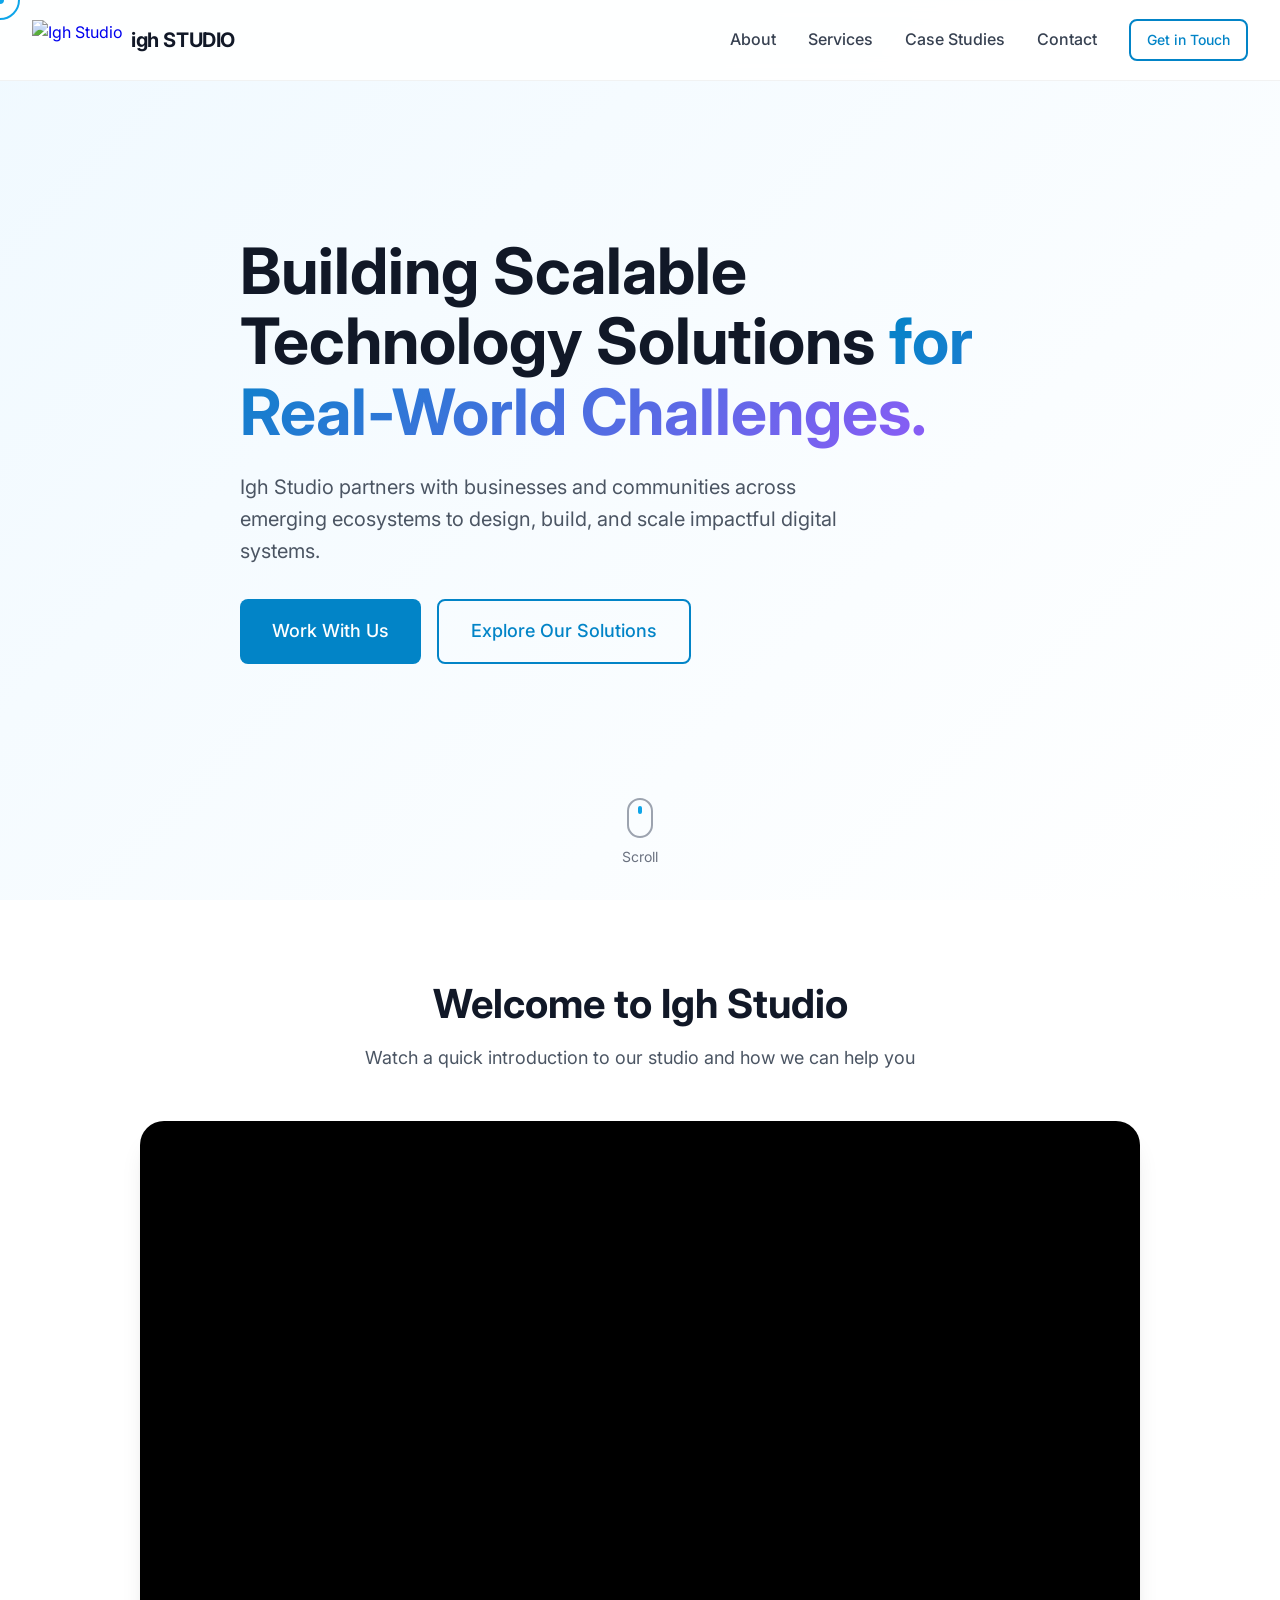
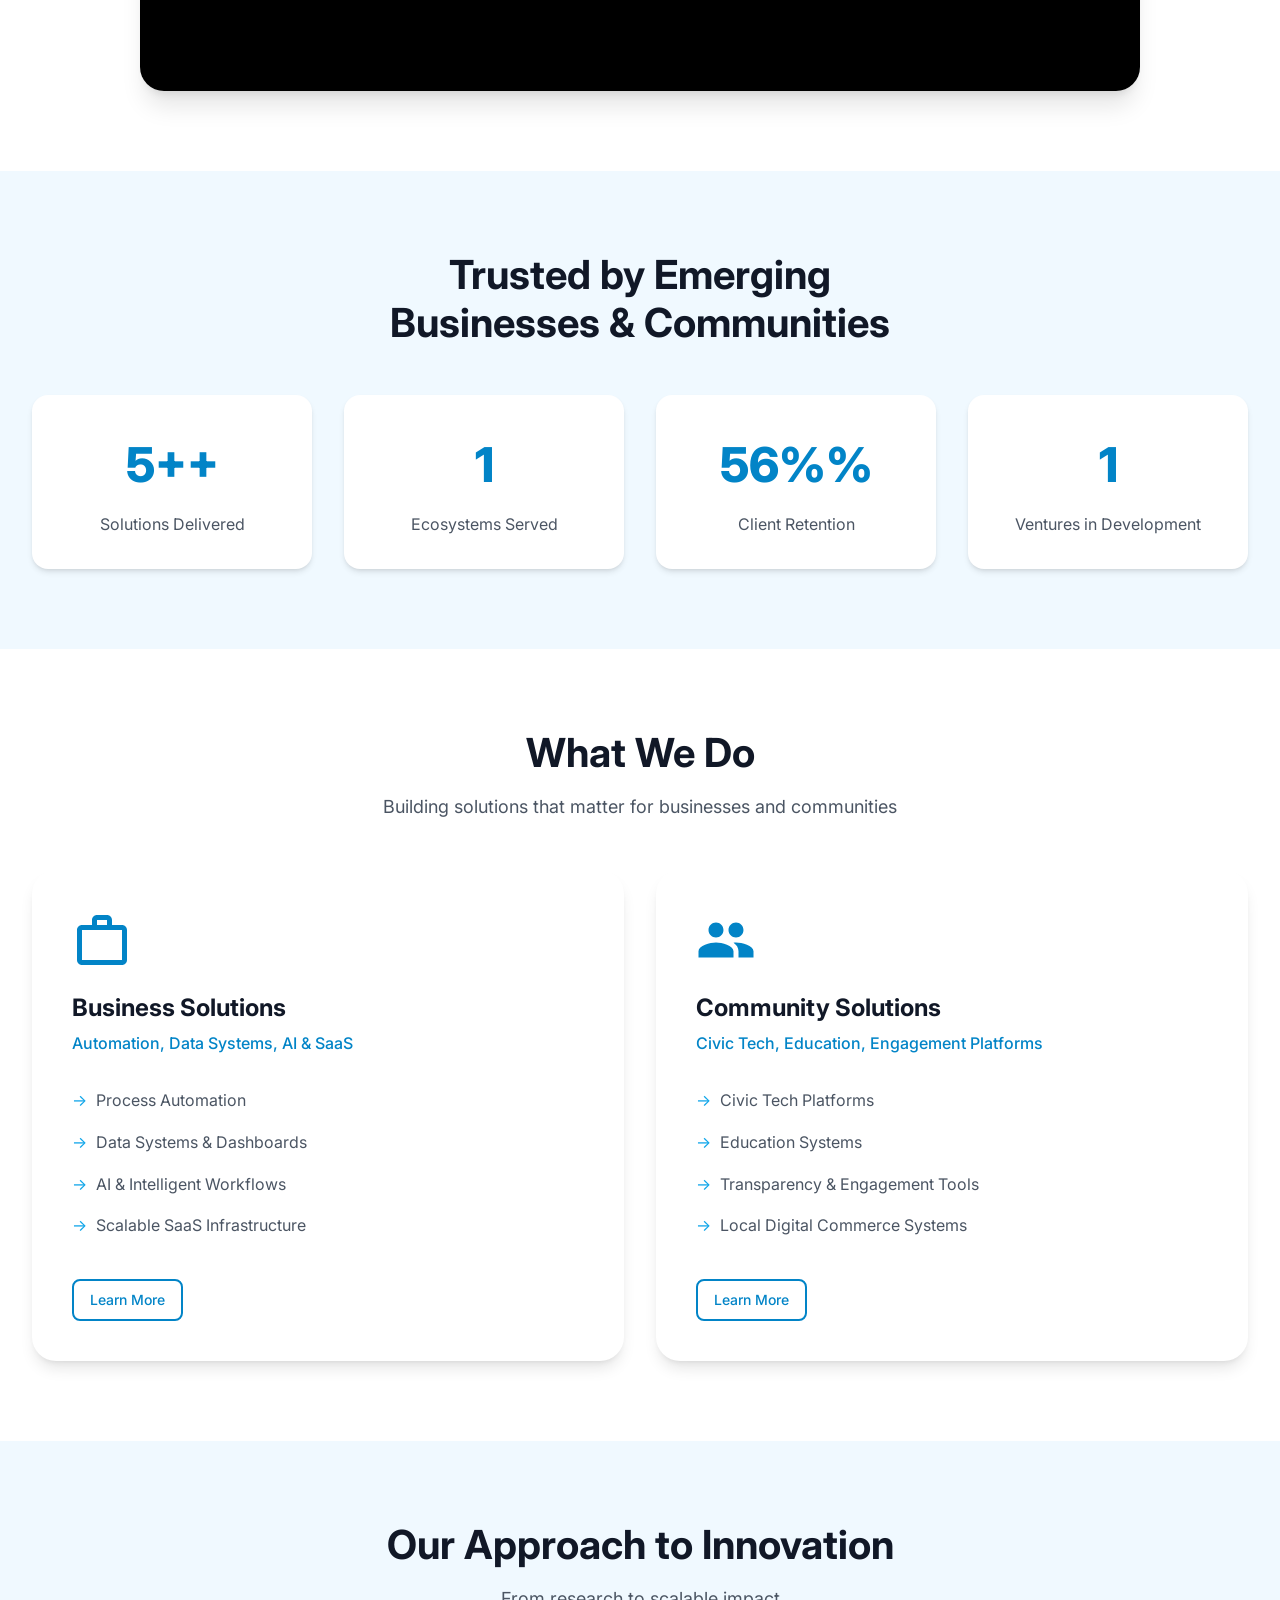
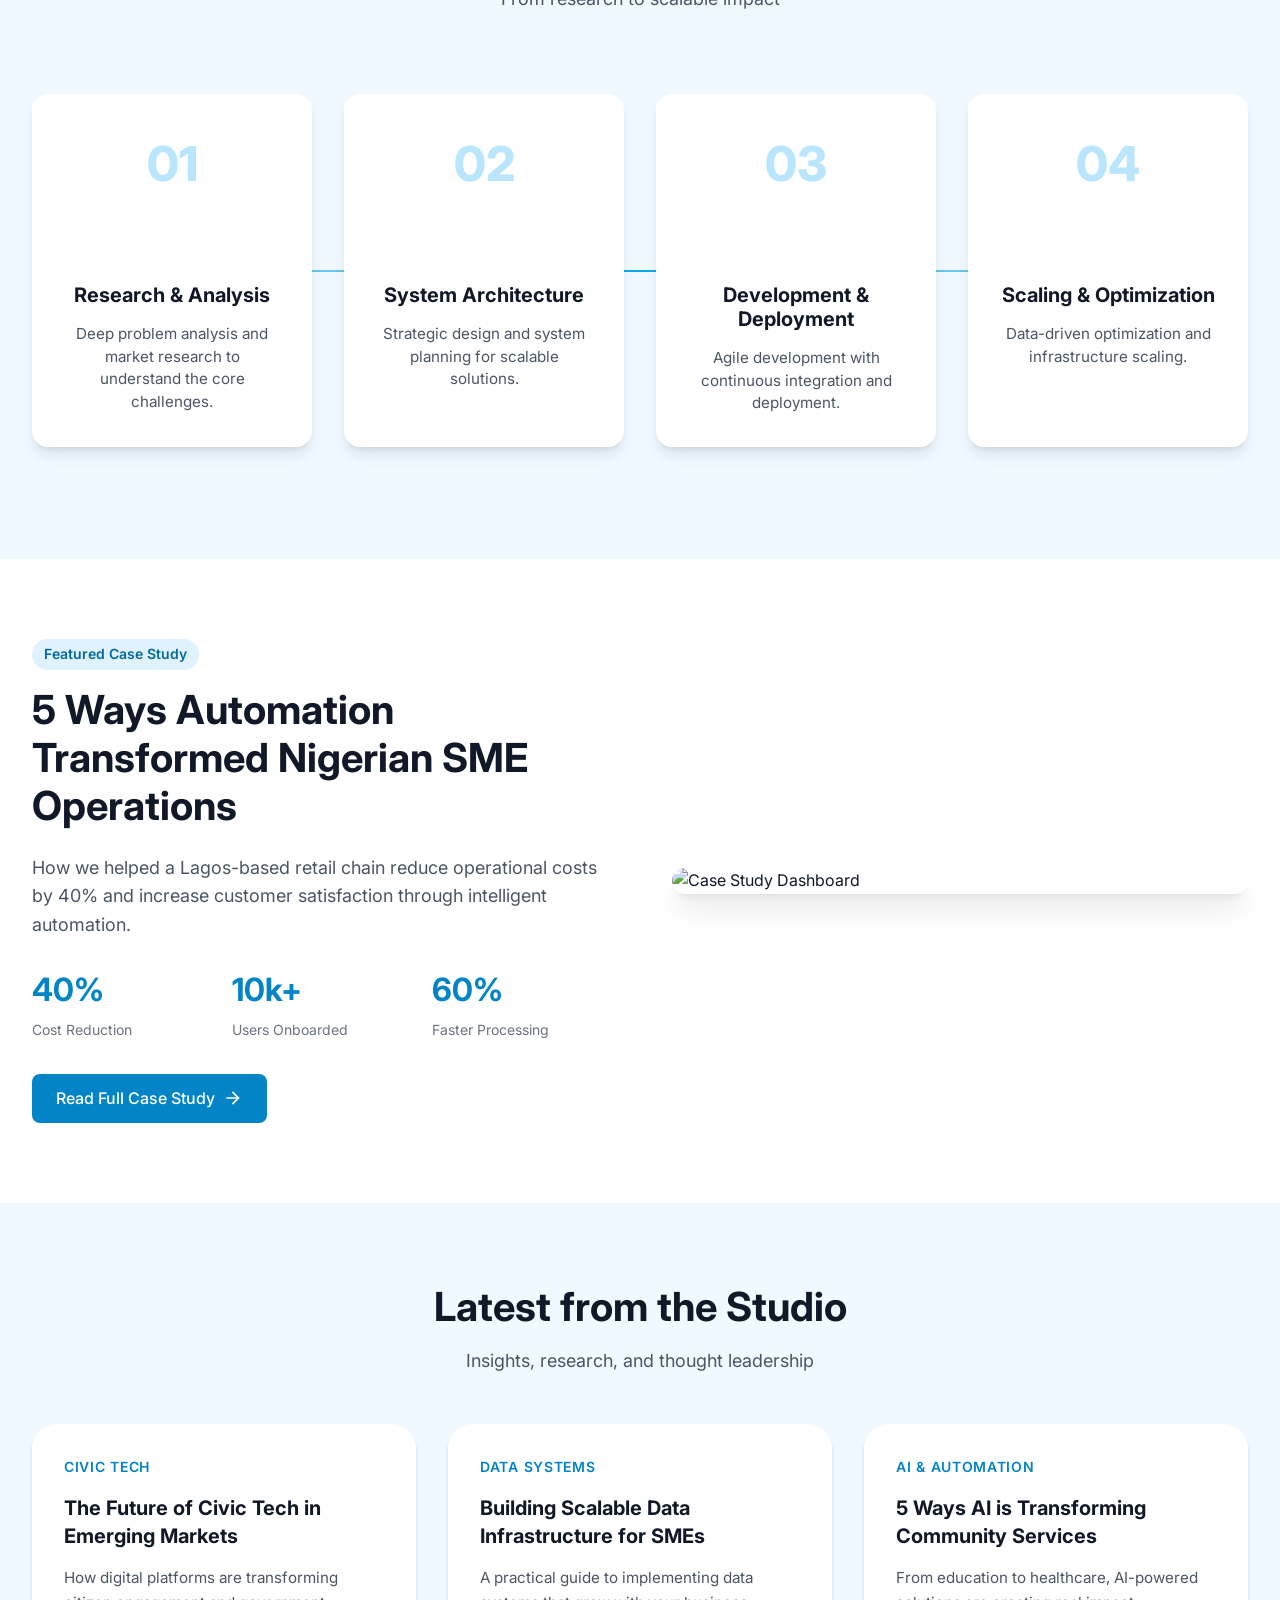
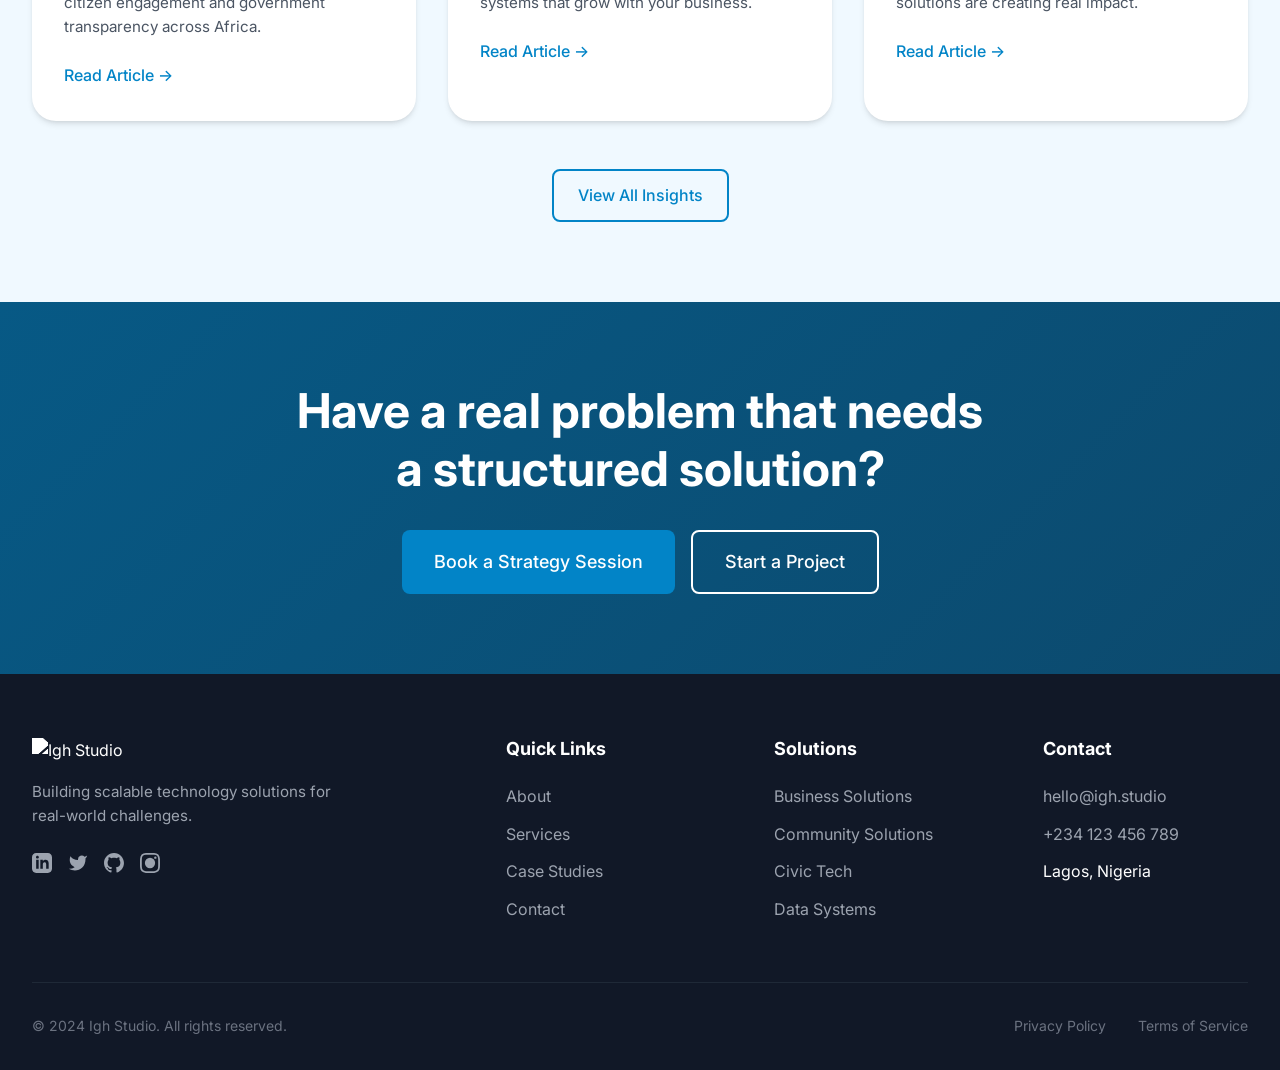
==== commit 82e9c1eb: "Update index.html" ====
--- a/index.html
+++ b/index.html
@@ -480,1014 +480,4 @@
         );
     </script>
 </body>
-</html>            position: fixed;
-            top: 0;
-            left: 0;
-            right: 0;
-            background: rgba(255, 255, 255, 0.95);
-            backdrop-filter: blur(10px);
-            border-bottom: 1px solid rgba(0, 0, 0, 0.05);
-            z-index: 1000;
-            padding: 16px 0;
-        }
-
-        .nav {
-            display: flex;
-            align-items: center;
-            justify-content: space-between;
-        }
-
-        .logo {
-            display: flex;
-            align-items: center;
-            gap: 8px;
-            text-decoration: none;
-        }
-
-        .logo-text {
-            font-weight: 600;
-            font-size: 18px;
-            letter-spacing: -0.02em;
-            color: #000;
-        }
-
-        .nav-links {
-            display: flex;
-            align-items: center;
-            gap: 32px;
-            list-style: none;
-        }
-
-        .nav-links a {
-            text-decoration: none;
-            color: #4a4a4a;
-            font-size: 15px;
-            font-weight: 500;
-            transition: color 0.2s;
-        }
-
-        .nav-links a:hover {
-            color: #0ea5e9;
-        }
-
-        .btn-outline {
-            border: 1.5px solid #0ea5e9;
-            color: #0ea5e9;
-            padding: 10px 24px;
-            border-radius: 8px;
-            text-decoration: none;
-            font-size: 15px;
-            font-weight: 500;
-            transition: all 0.2s;
-            background: transparent;
-        }
-
-        .btn-outline:hover {
-            background: #0ea5e9;
-            color: white;
-        }
-
-        /* Hero Section */
-        .hero {
-            min-height: 100vh;
-            display: flex;
-            align-items: center;
-            background: linear-gradient(135deg, #f8fafc 0%, #ffffff 100%);
-            padding: 120px 0 80px;
-            position: relative;
-            overflow: hidden;
-        }
-
-        .hero::before {
-            content: '';
-            position: absolute;
-            top: -50%;
-            right: -10%;
-            width: 800px;
-            height: 800px;
-            background: radial-gradient(circle, rgba(14,165,233,0.03) 0%, rgba(139,92,246,0.03) 100%);
-            border-radius: 50%;
-            z-index: 0;
-        }
-
-        .hero-content {
-            max-width: 800px;
-            position: relative;
-            z-index: 1;
-        }
-
-        .hero-title {
-            font-size: 64px;
-            font-weight: 700;
-            line-height: 1.1;
-            letter-spacing: -0.03em;
-            color: #0a0a0a;
-            margin-bottom: 24px;
-        }
-
-        .hero-title span {
-            color: #0ea5e9;
-            display: block;
-        }
-
-        .hero-subtitle {
-            font-size: 18px;
-            color: #4a4a4a;
-            max-width: 600px;
-            margin-bottom: 40px;
-            line-height: 1.6;
-        }
-
-        .hero-buttons {
-            display: flex;
-            gap: 16px;
-            margin-bottom: 80px;
-        }
-
-        .btn-primary {
-            background: #0ea5e9;
-            color: white;
-            padding: 14px 32px;
-            border-radius: 8px;
-            text-decoration: none;
-            font-size: 16px;
-            font-weight: 500;
-            transition: all 0.2s;
-            border: none;
-            display: inline-block;
-        }
-
-        .btn-primary:hover {
-            background: #0284c7;
-            transform: translateY(-2px);
-            box-shadow: 0 10px 25px rgba(14,165,233,0.2);
-        }
-
-        .btn-secondary {
-            border: 1.5px solid #0ea5e9;
-            color: #0ea5e9;
-            padding: 14px 32px;
-            border-radius: 8px;
-            text-decoration: none;
-            font-size: 16px;
-            font-weight: 500;
-            transition: all 0.2s;
-            background: transparent;
-        }
-
-        .btn-secondary:hover {
-            background: #0ea5e9;
-            color: white;
-        }
-
-        /* Scroll Indicator */
-        .scroll-indicator {
-            position: absolute;
-            bottom: 40px;
-            left: 50%;
-            transform: translateX(-50%);
-            display: flex;
-            flex-direction: column;
-            align-items: center;
-            gap: 8px;
-            color: #9ca3af;
-            font-size: 14px;
-        }
-
-        .mouse {
-            width: 26px;
-            height: 40px;
-            border: 2px solid #d1d5db;
-            border-radius: 20px;
-            position: relative;
-        }
-
-        .mouse::before {
-            content: '';
-            position: absolute;
-            top: 8px;
-            left: 50%;
-            transform: translateX(-50%);
-            width: 4px;
-            height: 8px;
-            background: #0ea5e9;
-            border-radius: 2px;
-            animation: scroll 2s infinite;
-        }
-
-        @keyframes scroll {
-            0% { opacity: 1; transform: translateX(-50%) translateY(0); }
-            75% { opacity: 0; transform: translateX(-50%) translateY(20px); }
-            100% { opacity: 0; transform: translateX(-50%) translateY(0); }
-        }
-
-        /* What We Do Section */
-        .what-we-do {
-            padding: 100px 0;
-            background: white;
-        }
-
-        .section-title {
-            font-size: 48px;
-            font-weight: 700;
-            letter-spacing: -0.02em;
-            margin-bottom: 16px;
-            text-align: center;
-        }
-
-        .section-subtitle {
-            font-size: 18px;
-            color: #6b7280;
-            text-align: center;
-            max-width: 600px;
-            margin: 0 auto 60px;
-        }
-
-        .solutions-grid {
-            display: grid;
-            grid-template-columns: 1fr 1fr;
-            gap: 30px;
-            max-width: 1000px;
-            margin: 0 auto;
-        }
-
-        .solution-card {
-            background: #f9fafb;
-            padding: 48px 40px;
-            border-radius: 24px;
-            transition: all 0.3s;
-        }
-
-        .solution-card:hover {
-            transform: translateY(-5px);
-            box-shadow: 0 20px 40px rgba(0,0,0,0.08);
-        }
-
-        .solution-title {
-            font-size: 28px;
-            font-weight: 600;
-            margin-bottom: 12px;
-        }
-
-        .solution-tags {
-            color: #0ea5e9;
-            font-size: 16px;
-            font-weight: 500;
-            margin-bottom: 24px;
-            padding-bottom: 24px;
-            border-bottom: 1px solid #e5e7eb;
-        }
-
-        .solution-list {
-            list-style: none;
-            margin-bottom: 32px;
-        }
-
-        .solution-list li {
-            color: #4b5563;
-            margin-bottom: 12px;
-            padding-left: 20px;
-            position: relative;
-        }
-
-        .solution-list li::before {
-            content: '→';
-            position: absolute;
-            left: 0;
-            color: #0ea5e9;
-        }
-
-        .learn-more {
-            color: #0ea5e9;
-            text-decoration: none;
-            font-weight: 500;
-            display: inline-flex;
-            align-items: center;
-            gap: 8px;
-        }
-
-        .learn-more:hover {
-            gap: 12px;
-        }
-
-        /* Our Approach Section */
-        .approach {
-            padding: 100px 0;
-            background: #f9fafb;
-        }
-
-        .approach-grid {
-            display: grid;
-            grid-template-columns: repeat(4, 1fr);
-            gap: 24px;
-            max-width: 1000px;
-            margin: 60px auto 0;
-        }
-
-        .approach-item {
-            background: white;
-            padding: 32px;
-            border-radius: 20px;
-            text-align: center;
-            box-shadow: 0 4px 6px rgba(0,0,0,0.02);
-        }
-
-        .approach-number {
-            font-size: 48px;
-            font-weight: 700;
-            color: #e5e7eb;
-            margin-bottom: 16px;
-        }
-
-        .approach-item h3 {
-            font-size: 20px;
-            margin-bottom: 12px;
-        }
-
-        .approach-item p {
-            color: #6b7280;
-            font-size: 14px;
-            line-height: 1.6;
-        }
-
-        /* Navigation buttons */
-        .nav-buttons {
-            display: flex;
-            justify-content: center;
-            gap: 16px;
-            margin: 40px 0;
-        }
-
-        .nav-btn {
-            padding: 12px 24px;
-            border: 1px solid #e5e7eb;
-            background: white;
-            border-radius: 8px;
-            color: #4b5563;
-            text-decoration: none;
-            font-size: 14px;
-            font-weight: 500;
-            transition: all 0.2s;
-        }
-
-        .nav-btn:hover {
-            border-color: #0ea5e9;
-            color: #0ea5e9;
-        }
-
-        /* Footer */
-        .footer {
-            background: #111827;
-            color: white;
-            padding: 60px 0 30px;
-        }
-
-        .footer-content {
-            display: flex;
-            justify-content: space-between;
-            align-items: center;
-            margin-bottom: 40px;
-        }
-
-        .footer-logo {
-            color: white;
-            font-size: 20px;
-            font-weight: 600;
-        }
-
-        .footer-links {
-            display: flex;
-            gap: 40px;
-        }
-
-        .footer-links a {
-            color: #9ca3af;
-            text-decoration: none;
-            font-size: 14px;
-        }
-
-        .footer-links a:hover {
-            color: white;
-        }
-
-        .footer-bottom {
-            border-top: 1px solid #1f2937;
-            padding-top: 30px;
-            text-align: center;
-            color: #6b7280;
-            font-size: 14px;
-        }
-
-        /* Responsive */
-        @media (max-width: 768px) {
-            .hero-title {
-                font-size: 40px;
-            }
-            
-            .solutions-grid {
-                grid-template-columns: 1fr;
-            }
-            
-            .approach-grid {
-                grid-template-columns: 1fr 1fr;
-            }
-            
-            .nav-links {
-                display: none;
-            }
-            
-            .footer-content {
-                flex-direction: column;
-                gap: 20px;
-            }
-            
-            .footer-links {
-                flex-wrap: wrap;
-                justify-content: center;
-            }
-        }
-
-        @media (max-width: 480px) {
-            .approach-grid {
-                grid-template-columns: 1fr;
-            }
-            
-            .hero-buttons {
-                flex-direction: column;
-            }
-            
-            .btn-primary, .btn-secondary {
-                width: 100%;
-                text-align: center;
-            }
-        }
-    </style>
-</head>
-<body>
-    <!-- Header exactly like mockup -->
-    <header class="header">
-        <div class="container">
-            <nav class="nav">
-                <a href="/" class="logo">
-                    <span class="logo-text">igh STUDIO</span>
-                </a>
-                
-                <ul class="nav-links">
-                    <li><a href="about.html">About</a></li>
-                    <li><a href="services.html">Services</a></li>
-                    <li><a href="case-studies.html">Case Studies</a></li>
-                    <li><a href="contact.html">Contact</a></li>
-                </ul>
-                
-                <a href="contact.html" class="btn-outline">Get in Touch</a>
-            </nav>
-        </div>
-    </header>
-
-    <main>
-        <!-- Hero Section exactly like mockup -->
-        <section class="hero">
-            <div class="container">
-                <div class="hero-content">
-                    <h1 class="hero-title">
-                        Building Scalable Technology Solutions
-                        <span>for Real-World Challenges.</span>
-                    </h1>
-                    
-                    <p class="hero-subtitle">
-                        Igh Studio partners with businesses and communities across emerging ecosystems to design, build, and scale impactful digital systems.
-                    </p>
-                    
-                    <div class="hero-buttons">
-                        <a href="contact.html" class="btn-primary">Work With Us</a>
-                        <a href="services.html" class="btn-secondary">Explore Our Solutions</a>
-                    </div>
-                </div>
-            </div>
-            
-            <!-- Scroll indicator -->
-            <div class="scroll-indicator">
-                <div class="mouse"></div>
-                <span>Scroll</span>
-            </div>
-        </section>
-
-        <!-- What We Do Section matching mockup -->
-        <section class="what-we-do">
-            <div class="container">
-                <h2 class="section-title">What We Do</h2>
-                <p class="section-subtitle">Building solutions that matter for businesses and communities</p>
-                
-                <div class="solutions-grid">
-                    <!-- Business Solutions -->
-                    <div class="solution-card">
-                        <h3 class="solution-title">Business Solutions</h3>
-                        <p class="solution-tags">Automation, Data Systems, AI & SaaS</p>
-                        <ul class="solution-list">
-                            <li>Process Automation</li>
-                            <li>Data Systems & Dashboards</li>
-                            <li>AI & Intelligent Workflows</li>
-                            <li>Scalable SaaS Infrastructure</li>
-                        </ul>
-                        <a href="services.html#business" class="learn-more">Learn More →</a>
-                    </div>
-                    
-                    <!-- Community Solutions -->
-                    <div class="solution-card">
-                        <h3 class="solution-title">Community Solutions</h3>
-                        <p class="solution-tags">Civic Tech, Education, Engagement Platforms</p>
-                        <ul class="solution-list">
-                            <li>Civic Tech Platforms</li>
-                            <li>Education Systems</li>
-                            <li>Transparency & Engagement Tools</li>
-                            <li>Local Digital Commerce Systems</li>
-                        </ul>
-                        <a href="services.html#community" class="learn-more">Learn More →</a>
-                    </div>
-                </div>
-            </div>
-        </section>
-
-        <!-- Our Approach Section -->
-        <section class="approach">
-            <div class="container">
-                <h2 class="section-title">Our Approach to Innovation</h2>
-                <p class="section-subtitle">From research to scalable impact</p>
-                
-                <div class="approach-grid">
-                    <div class="approach-item">
-                        <div class="approach-number">01</div>
-                        <h3>Research & Analysis</h3>
-                        <p>Deep problem analysis and market research</p>
-                    </div>
-                    
-                    <div class="approach-item">
-                        <div class="approach-number">02</div>
-                        <h3>System Architecture</h3>
-                        <p>Strategic design for scalable solutions</p>
-                    </div>
-                    
-                    <div class="approach-item">
-                        <div class="approach-number">03</div>
-                        <h3>Development & Deployment</h3>
-                        <p>Agile development and CI/CD</p>
-                    </div>
-                    
-                    <div class="approach-item">
-                        <div class="approach-number">04</div>
-                        <h3>Scaling & Optimization</h3>
-                        <p>Data-driven growth and optimization</p>
-                    </div>
-                </div>
-                
-                <!-- Navigation Buttons -->
-                <div class="nav-buttons">
-                    <a href="about.html" class="nav-btn">About Us</a>
-                    <a href="case-studies.html" class="nav-btn">Case Studies</a>
-                    <a href="contact.html" class="nav-btn">Contact</a>
-                </div>
-            </div>
-        </section>
-    </main>
-
-    <!-- Footer -->
-    <footer class="footer">
-        <div class="container">
-            <div class="footer-content">
-                <div class="footer-logo">igh STUDIO</div>
-                <div class="footer-links">
-                    <a href="about.html">About</a>
-                    <a href="services.html">Services</a>
-                    <a href="case-studies.html">Case Studies</a>
-                    <a href="contact.html">Contact</a>
-                    <a href="#">Privacy</a>
-                </div>
-            </div>
-            <div class="footer-bottom">
-                <p>&copy; 2024 igh STUDIO. All rights reserved.</p>
-            </div>
-        </div>
-    </footer>
-</body>
-</html>                </div>
-                
-                <button class="mobile-menu-btn" aria-label="Menu">
-                    <span></span>
-                    <span></span>
-                    <span></span>
-                </button>
-            </nav>
-        </div>
-    </header>
-
-    <main>
-        <!-- Hero Section -->
-        <section id="hero" class="hero">
-            <div class="hero-particles" id="particles"></div>
-            <div class="container">
-                <div class="hero-content animate-on-load">
-                    <h1 class="hero-title">
-                        Building Scalable Technology Solutions
-                        <span class="gradient-text">for Real-World Challenges.</span>
-                    </h1>
-                    <p class="hero-subtitle">
-                        Igh Studio partners with businesses and communities across emerging 
-                        ecosystems to design, build, and scale impactful digital systems.
-                    </p>
-                    <div class="hero-buttons">
-                        <a href="#contact" class="btn btn-primary btn-large">Work With Us</a>
-                        <a href="#services" class="btn btn-outline btn-large">Explore Our Solutions</a>
-                    </div>
-                </div>
-            </div>
-            
-            <!-- Scroll indicator -->
-            <div class="scroll-indicator">
-                <div class="mouse"></div>
-                <span>Scroll</span>
-            </div>
-        </section>
-
-        <!-- AI Welcome Video Section -->
-        <section class="video-welcome section-padding">
-            <div class="container">
-                <div class="section-header animate-on-scroll">
-                    <h2 class="section-title">Welcome to Igh Studio</h2>
-                    <p class="section-subtitle">Watch a quick introduction to our studio and how we can help you</p>
-                </div>
-                
-                <div class="video-container animate-on-scroll">
-                    <div class="video-wrapper">
-                        <video id="welcome-video" poster="images/video-poster.jpg" class="video-player">
-                            <source src="videos/welcome.mp4" type="video/mp4">
-                            Your browser does not support the video tag.
-                        </video>
-                        
-                        <!-- Custom Video Controls -->
-                        <div class="video-controls">
-                            <button class="video-play-btn" aria-label="Play/Pause">
-                                <svg class="play-icon" viewBox="0 0 24 24">
-                                    <path d="M8 5v14l11-7z"/>
-                                </svg>
-                            </button>
-                            
-                            <div class="video-progress">
-                                <div class="progress-bar">
-                                    <div class="progress-filled"></div>
-                                </div>
-                                <div class="progress-handle"></div>
-                            </div>
-                            
-                            <div class="video-time">
-                                <span class="current-time">0:00</span>
-                                <span>/</span>
-                                <span class="duration">1:30</span>
-                            </div>
-                            
-                            <button class="video-mute-btn" aria-label="Mute/Unmute">
-                                <svg class="mute-icon" viewBox="0 0 24 24">
-                                    <path d="M3 9v6h4l5 5V4L7 9H3z"/>
-                                </svg>
-                            </button>
-                            
-                            <button class="video-fullscreen-btn" aria-label="Fullscreen">
-                                <svg class="fullscreen-icon" viewBox="0 0 24 24">
-                                    <path d="M7 14H5v5h5v-2H7v-3zm-2-4h2V7h3V5H5v5zm12 7h-3v2h5v-5h-2v3zM14 5v2h3v3h2V5h-5z"/>
-                                </svg>
-                            </button>
-                        </div>
-                        
-                        <!-- Video Overlay (appears on pause) -->
-                        <div class="video-overlay">
-                            <h3>Building Scalable Technology Solutions</h3>
-                            <p>Explore our solutions, review our case studies, or book a strategy session to start building with us.</p>
-                            <div class="overlay-buttons">
-                                <a href="#services" class="btn btn-small btn-primary">Explore Solutions</a>
-                                <a href="#contact" class="btn btn-small btn-outline">Book Strategy Call</a>
-                            </div>
-                        </div>
-                    </div>
-                </div>
-            </div>
-        </section>
-
-        <!-- Trust Metrics Section -->
-        <section class="metrics section-padding bg-light">
-            <div class="container">
-                <div class="section-header animate-on-scroll">
-                    <h2 class="section-title">Trusted by Emerging Businesses & Communities</h2>
-                </div>
-                
-                <div class="metrics-grid">
-                    <div class="metric-item animate-on-scroll" data-delay="0">
-                        <div class="metric-value">
-                            <span class="counter" data-target="10">0</span><span class="suffix">+</span>
-                        </div>
-                        <div class="metric-label">Solutions Delivered</div>
-                    </div>
-                    
-                    <div class="metric-item animate-on-scroll" data-delay="0.1">
-                        <div class="metric-value">
-                            <span class="counter" data-target="3">0</span>
-                        </div>
-                        <div class="metric-label">Ecosystems Served</div>
-                    </div>
-                    
-                    <div class="metric-item animate-on-scroll" data-delay="0.2">
-                        <div class="metric-value">
-                            <span class="counter" data-target="95">0</span><span class="suffix">%</span>
-                        </div>
-                        <div class="metric-label">Client Retention</div>
-                    </div>
-                    
-                    <div class="metric-item animate-on-scroll" data-delay="0.3">
-                        <div class="metric-value">
-                            <span class="counter" data-target="2">0</span>
-                        </div>
-                        <div class="metric-label">Ventures in Development</div>
-                    </div>
-                </div>
-            </div>
-        </section>
-
-        <!-- What We Do Section -->
-        <section id="services" class="services section-padding">
-            <div class="container">
-                <div class="section-header animate-on-scroll">
-                    <h2 class="section-title">What We Do</h2>
-                    <p class="section-subtitle">Building solutions that matter for businesses and communities</p>
-                </div>
-                
-                <div class="services-grid">
-                    <!-- Business Solutions -->
-                    <div class="service-card animate-on-scroll" data-delay="0.2">
-                        <div class="service-icon business-icon">
-                            <svg viewBox="0 0 24 24">
-                                <path d="M20 6h-4V4c0-1.1-.9-2-2-2h-4c-1.1 0-2 .9-2 2v2H4c-1.1 0-2 .9-2 2v12c0 1.1.9 2 2 2h16c1.1 0 2-.9 2-2V8c0-1.1-.9-2-2-2zM10 4h4v2h-4V4zm10 16H4V8h16v12z"/>
-                            </svg>
-                        </div>
-                        <h3 class="service-title">Business Solutions</h3>
-                        <p class="service-subtitle">Automation, Data Systems, AI & SaaS</p>
-                        <ul class="service-features">
-                            <li>Process Automation</li>
-                            <li>Data Systems & Dashboards</li>
-                            <li>AI & Intelligent Workflows</li>
-                            <li>Scalable SaaS Infrastructure</li>
-                        </ul>
-                        <a href="services.html#business" class="btn btn-outline btn-small">Learn More</a>
-                    </div>
-                    
-                    <!-- Community Solutions -->
-                    <div class="service-card animate-on-scroll" data-delay="0.4">
-                        <div class="service-icon community-icon">
-                            <svg viewBox="0 0 24 24">
-                                <path d="M16 11c1.66 0 2.99-1.34 2.99-3S17.66 5 16 5c-1.66 0-3 1.34-3 3s1.34 3 3 3zm-8 0c1.66 0 2.99-1.34 2.99-3S9.66 5 8 5C6.34 5 5 6.34 5 8s1.34 3 3 3zm0 2c-2.33 0-7 1.17-7 3.5V19h14v-2.5c0-2.33-4.67-3.5-7-3.5zm8 0c-.29 0-.62.02-1 .05 1.16.84 2 1.87 2 3.45V19h6v-2.5c0-2.33-4.67-3.5-7-3.5z"/>
-                            </svg>
-                        </div>
-                        <h3 class="service-title">Community Solutions</h3>
-                        <p class="service-subtitle">Civic Tech, Education, Engagement Platforms</p>
-                        <ul class="service-features">
-                            <li>Civic Tech Platforms</li>
-                            <li>Education Systems</li>
-                            <li>Transparency & Engagement Tools</li>
-                            <li>Local Digital Commerce Systems</li>
-                        </ul>
-                        <a href="services.html#community" class="btn btn-outline btn-small">Learn More</a>
-                    </div>
-                </div>
-            </div>
-        </section>
-
-        <!-- Our Approach Section -->
-        <section class="approach section-padding bg-light">
-            <div class="container">
-                <div class="section-header animate-on-scroll">
-                    <h2 class="section-title">Our Approach to Innovation</h2>
-                    <p class="section-subtitle">From research to scalable impact</p>
-                </div>
-                
-                <div class="approach-timeline">
-                    <div class="timeline-line"></div>
-                    
-                    <div class="approach-grid">
-                        <div class="approach-item animate-on-scroll" data-delay="0">
-                            <div class="approach-number">01</div>
-                            <div class="approach-icon research-icon"></div>
-                            <h3>Research & Analysis</h3>
-                            <p>Deep problem analysis and market research to understand the core challenges.</p>
-                        </div>
-                        
-                        <div class="approach-item animate-on-scroll" data-delay="0.2">
-                            <div class="approach-number">02</div>
-                            <div class="approach-icon architecture-icon"></div>
-                            <h3>System Architecture</h3>
-                            <p>Strategic design and system planning for scalable solutions.</p>
-                        </div>
-                        
-                        <div class="approach-item animate-on-scroll" data-delay="0.4">
-                            <div class="approach-number">03</div>
-                            <div class="approach-icon development-icon"></div>
-                            <h3>Development & Deployment</h3>
-                            <p>Agile development with continuous integration and deployment.</p>
-                        </div>
-                        
-                        <div class="approach-item animate-on-scroll" data-delay="0.6">
-                            <div class="approach-number">04</div>
-                            <div class="approach-icon scaling-icon"></div>
-                            <h3>Scaling & Optimization</h3>
-                            <p>Data-driven optimization and infrastructure scaling.</p>
-                        </div>
-                    </div>
-                </div>
-            </div>
-        </section>
-
-        <!-- Case Study Section -->
-        <section id="case-studies" class="case-study section-padding">
-            <div class="container">
-                <div class="case-study-grid">
-                    <div class="case-study-content animate-on-scroll">
-                        <span class="case-study-label">Featured Case Study</span>
-                        <h2 class="section-title">5 Ways Automation Transformed Nigerian SME Operations</h2>
-                        <p class="case-study-description">
-                            How we helped a Lagos-based retail chain reduce operational costs by 40% 
-                            and increase customer satisfaction through intelligent automation.
-                        </p>
-                        
-                        <div class="case-study-metrics">
-                            <div class="case-metric">
-                                <div class="metric-highlight">40%</div>
-                                <div class="metric-desc">Cost Reduction</div>
-                            </div>
-                            <div class="case-metric">
-                                <div class="metric-highlight">10k+</div>
-                                <div class="metric-desc">Users Onboarded</div>
-                            </div>
-                            <div class="case-metric">
-                                <div class="metric-highlight">60%</div>
-                                <div class="metric-desc">Faster Processing</div>
-                            </div>
-                        </div>
-                        
-                        <a href="case-studies.html" class="btn btn-primary">
-                            Read Full Case Study
-                            <svg class="btn-icon" viewBox="0 0 24 24">
-                                <path d="M12 4l-1.41 1.41L16.17 11H4v2h12.17l-5.58 5.59L12 20l8-8z"/>
-                            </svg>
-                        </a>
-                    </div>
-                    
-                    <div class="case-study-visual animate-on-scroll" data-delay="0.3">
-                        <div class="visual-container">
-                            <img src="images/case-study-dashboard.jpg" alt="Case Study Dashboard" class="visual-image">
-                            <div class="live-indicator">
-                                <span class="live-dot"></span>
-                                <span>Live Data</span>
-                            </div>
-                        </div>
-                    </div>
-                </div>
-            </div>
-        </section>
-
-        <!-- Insights Section -->
-        <section class="insights section-padding bg-light">
-            <div class="container">
-                <div class="section-header animate-on-scroll">
-                    <h2 class="section-title">Latest from the Studio</h2>
-                    <p class="section-subtitle">Insights, research, and thought leadership</p>
-                </div>
-                
-                <div class="insights-grid">
-                    <article class="insight-card animate-on-scroll" data-delay="0">
-                        <div class="insight-category">Civic Tech</div>
-                        <h3 class="insight-title">The Future of Civic Tech in Emerging Markets</h3>
-                        <p class="insight-excerpt">How digital platforms are transforming citizen engagement and government transparency across Africa.</p>
-                        <a href="#" class="insight-link">Read Article →</a>
-                    </article>
-                    
-                    <article class="insight-card animate-on-scroll" data-delay="0.1">
-                        <div class="insight-category">Data Systems</div>
-                        <h3 class="insight-title">Building Scalable Data Infrastructure for SMEs</h3>
-                        <p class="insight-excerpt">A practical guide to implementing data systems that grow with your business.</p>
-                        <a href="#" class="insight-link">Read Article →</a>
-                    </article>
-                    
-                    <article class="insight-card animate-on-scroll" data-delay="0.2">
-                        <div class="insight-category">AI & Automation</div>
-                        <h3 class="insight-title">5 Ways AI is Transforming Community Services</h3>
-                        <p class="insight-excerpt">From education to healthcare, AI-powered solutions are creating real impact.</p>
-                        <a href="#" class="insight-link">Read Article →</a>
-                    </article>
-                </div>
-                
-                <div class="insights-footer animate-on-scroll">
-                    <a href="#" class="btn btn-outline">View All Insights</a>
-                </div>
-            </div>
-        </section>
-
-        <!-- Final CTA Section -->
-        <section id="contact" class="cta section-padding">
-            <div class="container">
-                <div class="cta-content animate-on-scroll">
-                    <h2 class="cta-title">Have a real problem that needs a structured solution?</h2>
-                    <div class="cta-buttons">
-                        <a href="#" class="btn btn-primary btn-large">Book a Strategy Session</a>
-                        <a href="#" class="btn btn-outline-light btn-large">Start a Project</a>
-                    </div>
-                </div>
-            </div>
-        </section>
-    </main>
-
-    <!-- Footer -->
-    <footer class="footer">
-        <div class="container">
-            <div class="footer-grid">
-                <div class="footer-brand">
-                    <img src="images/logo-white.svg" alt="Igh Studio" class="footer-logo">
-                    <p class="footer-description">Building scalable technology solutions for real-world challenges.</p>
-                    <div class="social-links">
-                        <a href="#" aria-label="LinkedIn">
-                            <svg viewBox="0 0 24 24">
-                                <path d="M19 0h-14c-2.761 0-5 2.239-5 5v14c0 2.761 2.239 5 5 5h14c2.762 0 5-2.239 5-5v-14c0-2.761-2.238-5-5-5zm-11 19h-3v-11h3v11zm-1.5-12.268c-.966 0-1.75-.79-1.75-1.764s.784-1.764 1.75-1.764 1.75.79 1.75 1.764-.783 1.764-1.75 1.764zm13.5 12.268h-3v-5.604c0-3.368-4-3.113-4 0v5.604h-3v-11h3v1.765c1.396-2.586 7-2.777 7 2.476v6.759z"/>
-                            </svg>
-                        </a>
-                        <a href="#" aria-label="Twitter">
-                            <svg viewBox="0 0 24 24">
-                                <path d="M23 3a10.9 10.9 0 0 1-3.14 1.53 4.48 4.48 0 0 0-7.86 3v1A10.66 10.66 0 0 1 3 4s-4 9 5 13a11.64 11.64 0 0 1-7 2c9 5 20 0 20-11.5a4.5 4.5 0 0 0-.08-.83A7.72 7.72 0 0 0 23 3z"/>
-                            </svg>
-                        </a>
-                        <a href="#" aria-label="GitHub">
-                            <svg viewBox="0 0 24 24">
-                                <path d="M12 0c-6.626 0-12 5.373-12 12 0 5.302 3.438 9.8 8.207 11.387.599.111.793-.261.793-.577v-2.234c-3.338.726-4.033-1.416-4.033-1.416-.546-1.387-1.333-1.756-1.333-1.756-1.089-.745.083-.729.083-.729 1.205.084 1.839 1.237 1.839 1.237 1.07 1.834 2.807 1.304 3.492.997.108-.775.418-1.305.762-1.604-2.665-.3-5.466-1.332-5.466-5.93 0-1.31.465-2.38 1.235-3.22-.135-.303-.54-1.523.105-3.176 0 0 1.005-.322 3.3 1.23.96-.267 1.98-.399 3-.405 1.02.006 2.04.138 3 .405 2.28-1.552 3.285-1.23 3.285-1.23.645 1.653.24 2.873.12 3.176.765.84 1.23 1.91 1.23 3.22 0 4.61-2.805 5.625-5.475 5.92.42.36.81 1.096.81 2.22v3.293c0 .319.192.694.801.576 4.765-1.589 8.199-6.086 8.199-11.386 0-6.627-5.373-12-12-12z"/>
-                            </svg>
-                        </a>
-                        <a href="#" aria-label="Instagram">
-                            <svg viewBox="0 0 24 24">
-                                <path d="M12 2.163c3.204 0 3.584.012 4.85.07 3.252.148 4.771 1.691 4.919 4.919.058 1.265.069 1.645.069 4.849 0 3.205-.012 3.584-.069 4.849-.149 3.225-1.664 4.771-4.919 4.919-1.266.058-1.644.07-4.85.07-3.204 0-3.584-.012-4.849-.07-3.26-.149-4.771-1.699-4.919-4.92-.058-1.265-.07-1.644-.07-4.849 0-3.204.013-3.583.07-4.849.149-3.227 1.664-4.771 4.919-4.919 1.266-.057 1.645-.069 4.849-.069zm0-2.163c-3.259 0-3.667.014-4.947.072-4.358.2-6.78 2.618-6.98 6.98-.059 1.281-.073 1.689-.073 4.948 0 3.259.014 3.668.072 4.948.2 4.358 2.618 6.78 6.98 6.98 1.281.058 1.689.072 4.948.072 3.259 0 3.668-.014 4.948-.072 4.354-.2 6.782-2.618 6.979-6.98.059-1.28.073-1.689.073-4.948 0-3.259-.014-3.667-.072-4.947-.196-4.354-2.617-6.78-6.979-6.98-1.281-.059-1.69-.073-4.949-.073zM5.838 12a6.162 6.162 0 1112.324 0 6.162 6.162 0 01-12.324 0zM12 16a4 4 0 110-8 4 4 0 010 8zm4.965-10.405a1.44 1.44 0 112.881.001 1.44 1.44 0 01-2.881-.001z"/>
-                            </svg>
-                        </a>
-                    </div>
-                </div>
-                
-                <div class="footer-links">
-                    <h4>Quick Links</h4>
-                    <ul>
-                        <li><a href="#about">About</a></li>
-                        <li><a href="#services">Services</a></li>
-                        <li><a href="#case-studies">Case Studies</a></li>
-                        <li><a href="#contact">Contact</a></li>
-                    </ul>
-                </div>
-                
-                <div class="footer-links">
-                    <h4>Solutions</h4>
-                    <ul>
-                        <li><a href="#">Business Solutions</a></li>
-                        <li><a href="#">Community Solutions</a></li>
-                        <li><a href="#">Civic Tech</a></li>
-                        <li><a href="#">Data Systems</a></li>
-                    </ul>
-                </div>
-                
-                <div class="footer-contact">
-                    <h4>Contact</h4>
-                    <ul>
-                        <li><a href="mailto:hello@igh.studio">hello@igh.studio</a></li>
-                        <li><a href="tel:+234123456789">+234 123 456 789</a></li>
-                        <li>Lagos, Nigeria</li>
-                    </ul>
-                </div>
-            </div>
-            
-            <div class="footer-bottom">
-                <p>&copy; 2024 Igh Studio. All rights reserved.</p>
-                <div class="footer-legal">
-                    <a href="#">Privacy Policy</a>
-                    <a href="#">Terms of Service</a>
-                </div>
-            </div>
-        </div>
-    </footer>
-
-    <!-- JavaScript -->
-    <script src="js/particles.js"></script>
-    <script src="js/video-player.js"></script>
-    <script src="js/animations.js"></script>
-    <script src="js/main.js"></script>
-    
-    <!-- Console Easter Egg -->
-    <script>
-        console.log(
-            "%c👋 Welcome to Igh Studio. Built with HTML, CSS, and ❤️",
-            "color: #0ea5e9; font-size: 14px; font-weight: bold; padding: 10px;"
-        );
-        console.log(
-            "%c🔍 Inspecting our code? Check out our GitHub: github.com/igh-studio",
-            "color: #8b5cf6; font-size: 12px;"
-        );
-    </script>
-</body>
 </html>
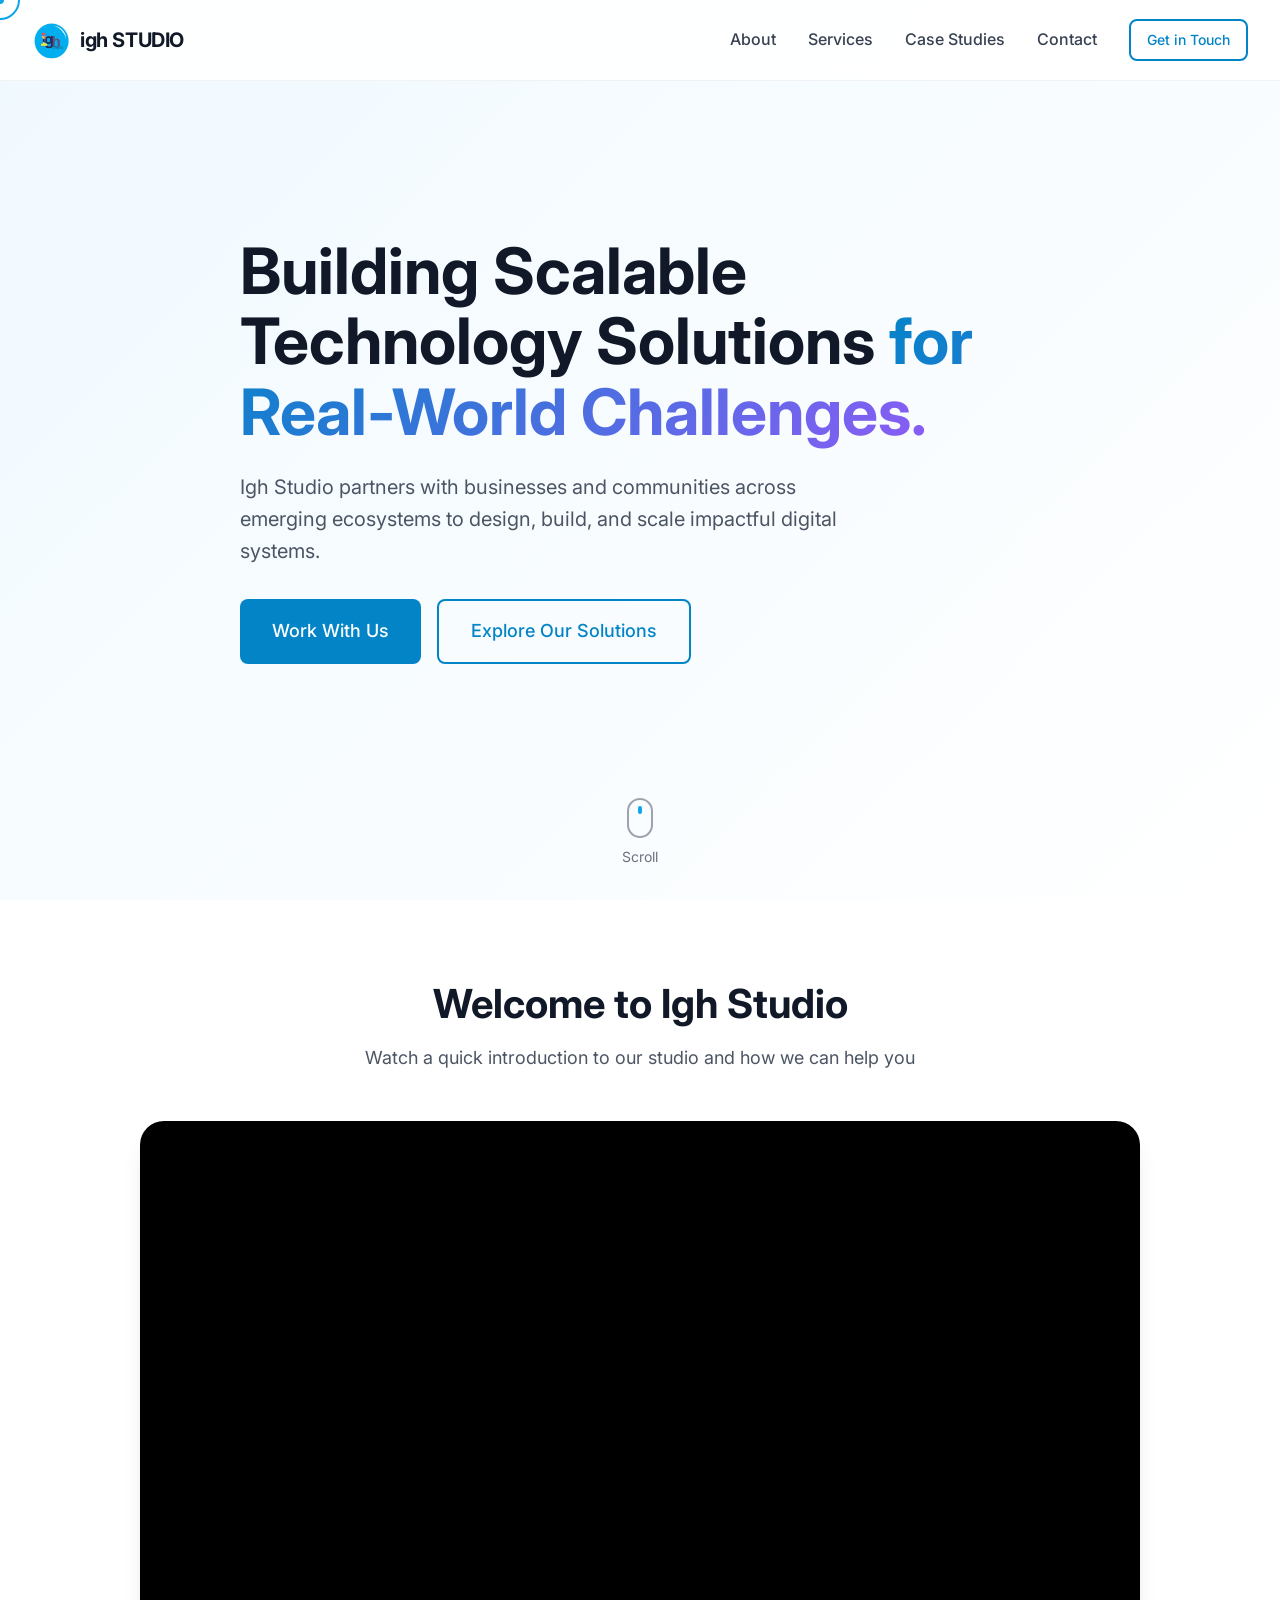
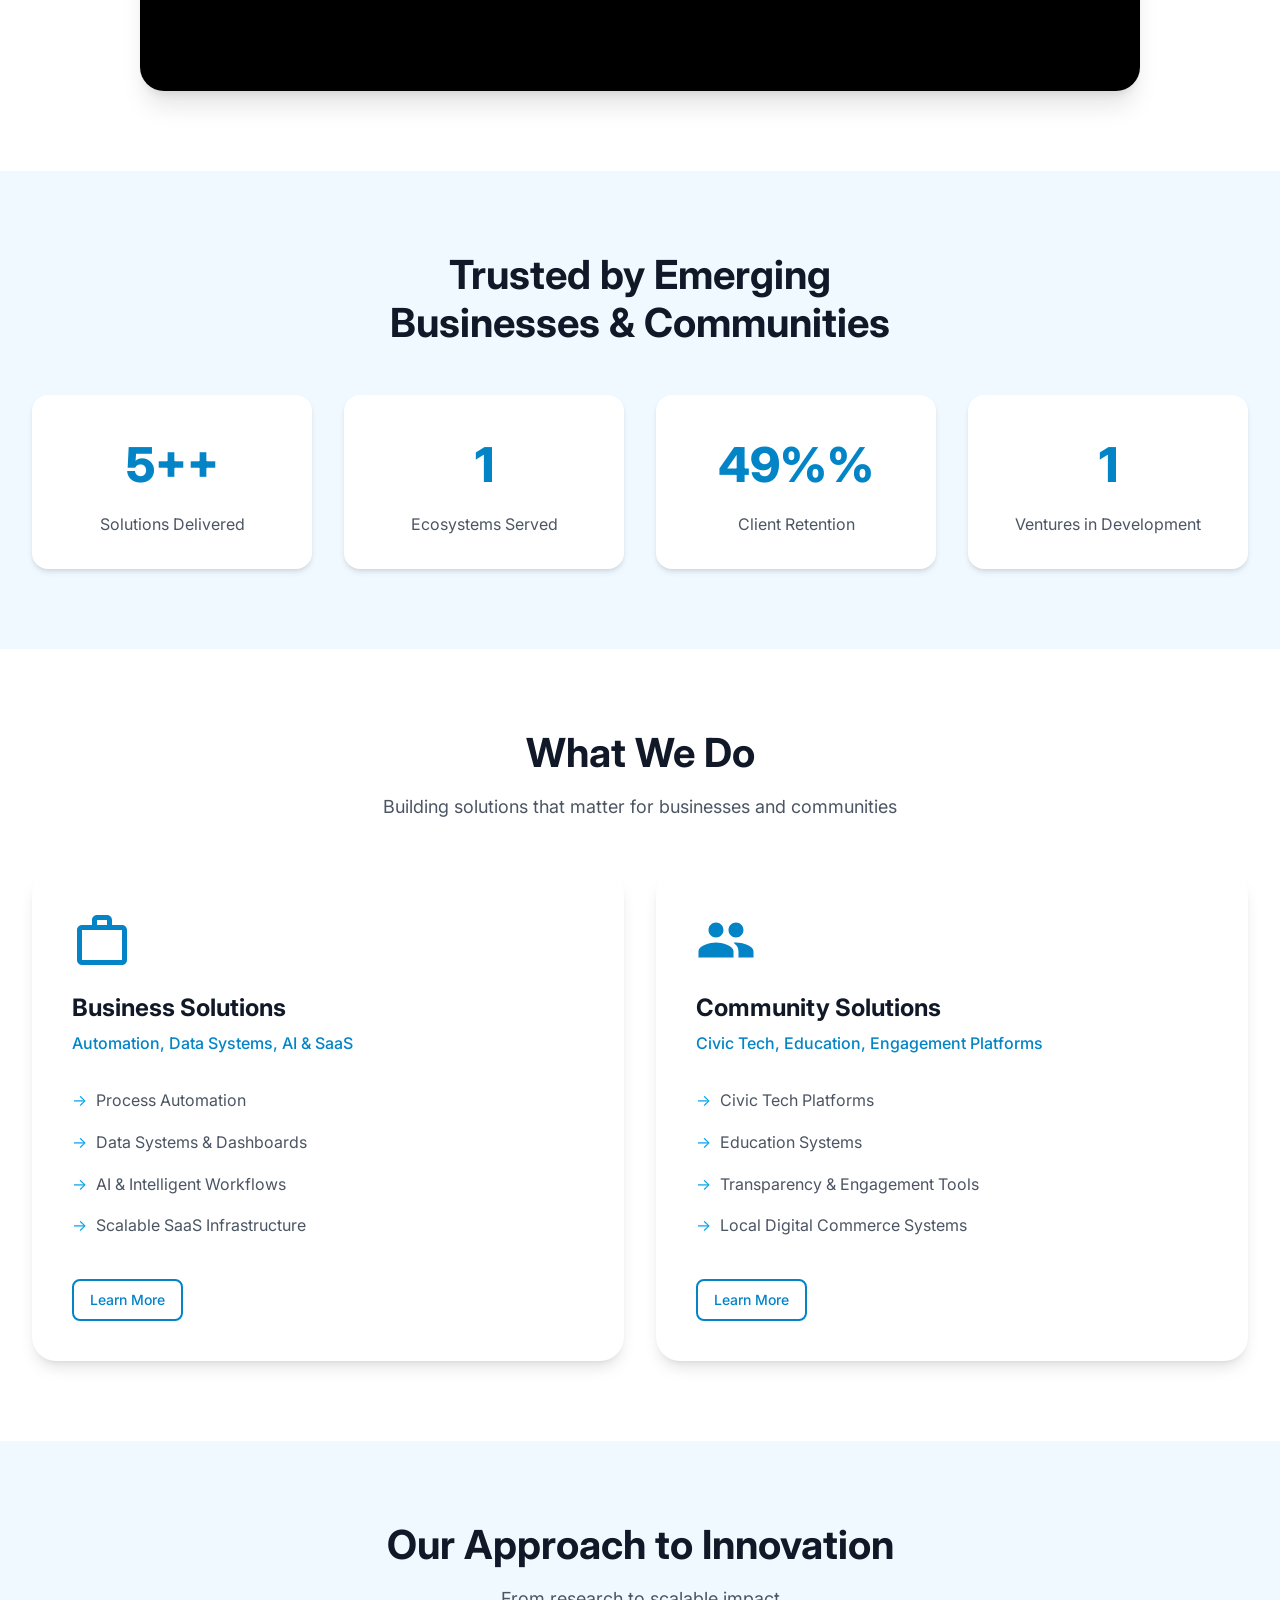
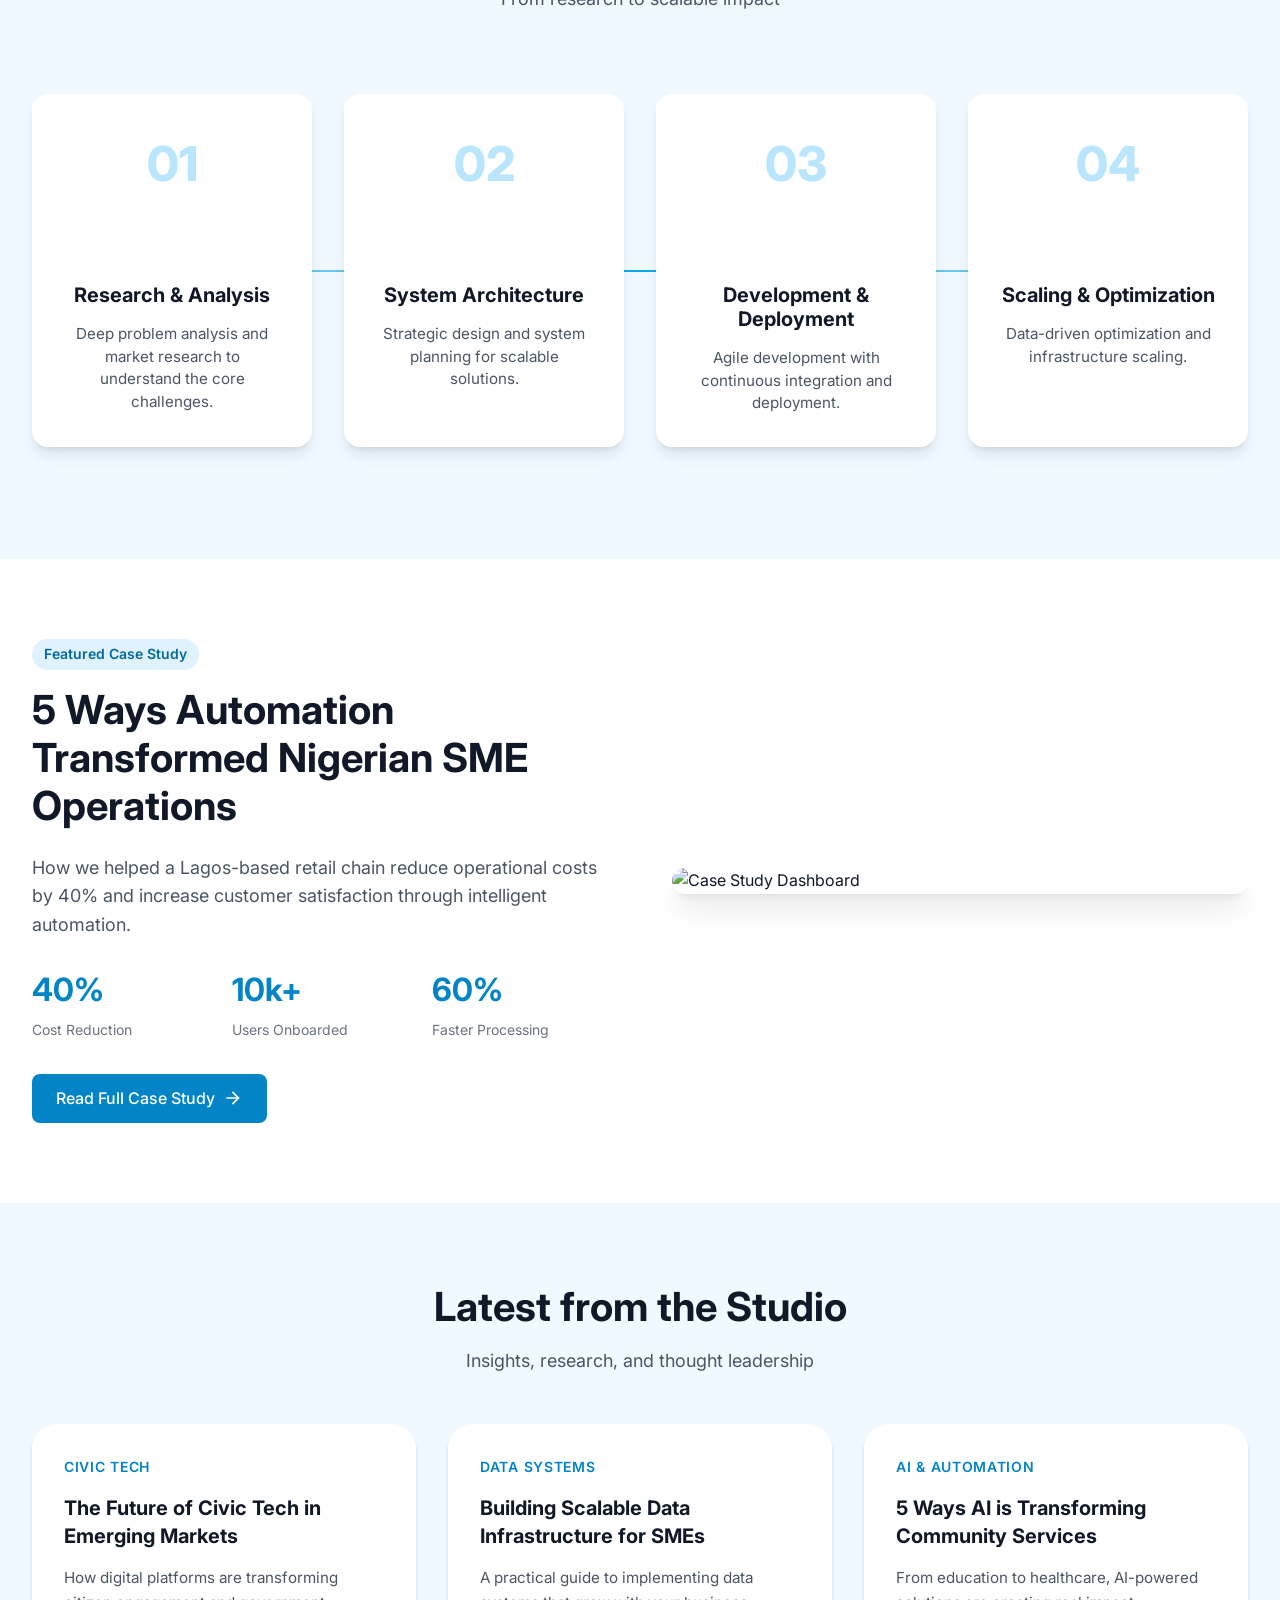
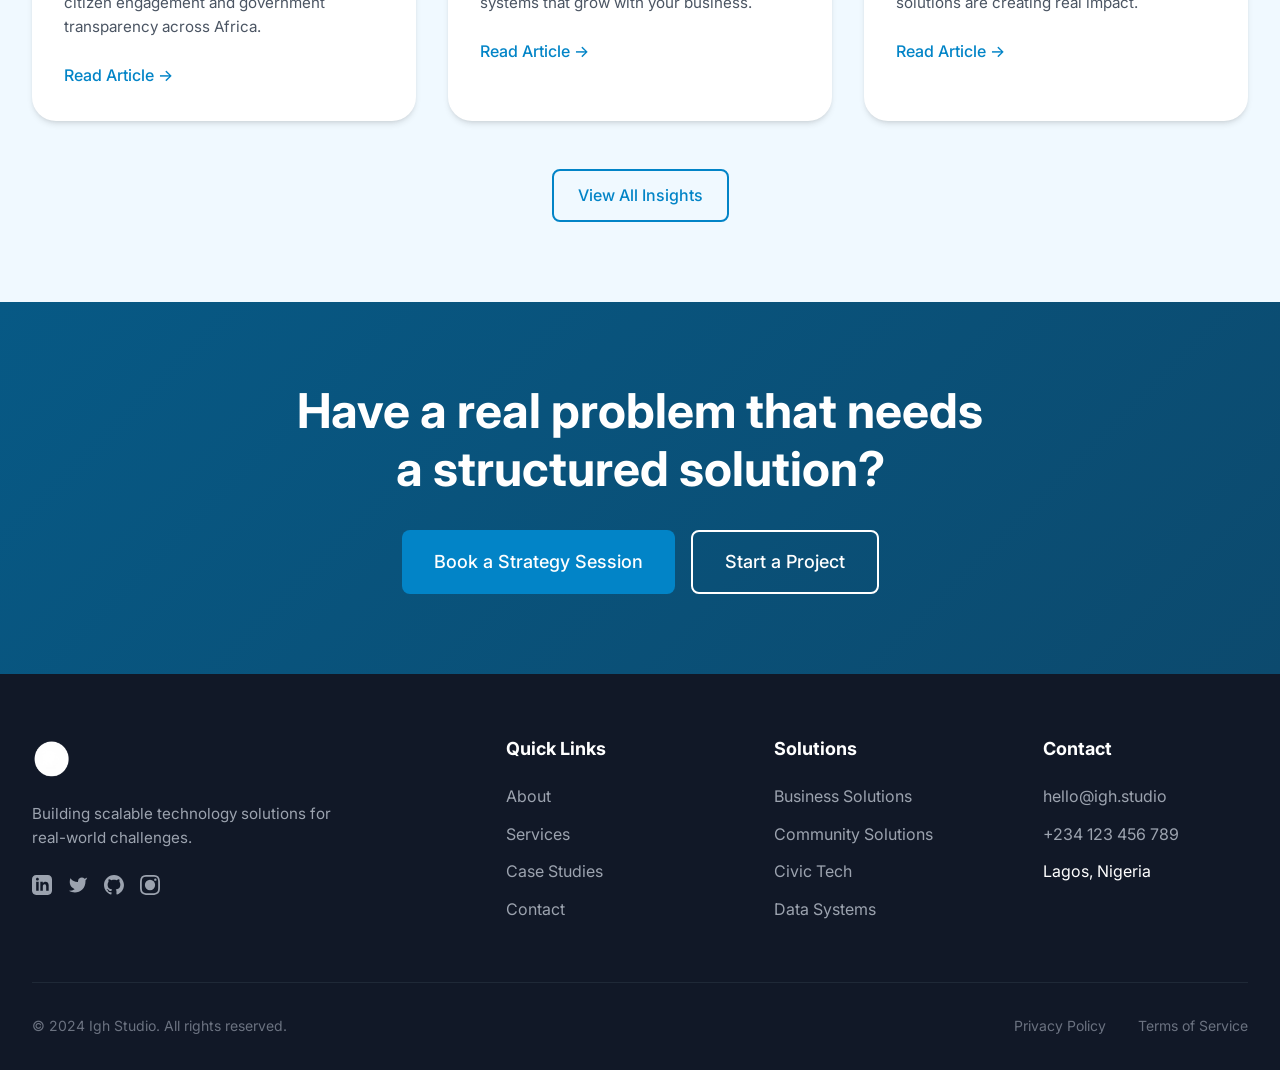
==== commit c7b2065f: "Update index.html" ====
--- a/index.html
+++ b/index.html
@@ -47,7 +47,7 @@
         <div class="container">
             <nav class="navbar">
                 <a href="/" class="logo">
-                    <img src="images/logo.svg" alt="Igh Studio" class="logo-img">
+                    <img src="images/igh_studio_logo.PNG" alt="Igh Studio" class="logo-img">
                     <span class="logo-text">igh STUDIO</span>
                 </a>
                 
@@ -396,7 +396,7 @@
         <div class="container">
             <div class="footer-grid">
                 <div class="footer-brand">
-                    <img src="images/logo-white.svg" alt="Igh Studio" class="footer-logo">
+                    <img src="images/igh_studio_logo.PNG" alt="Igh Studio" class="footer-logo">
                     <p class="footer-description">Building scalable technology solutions for real-world challenges.</p>
                     <div class="social-links">
                         <a href="#" aria-label="LinkedIn">
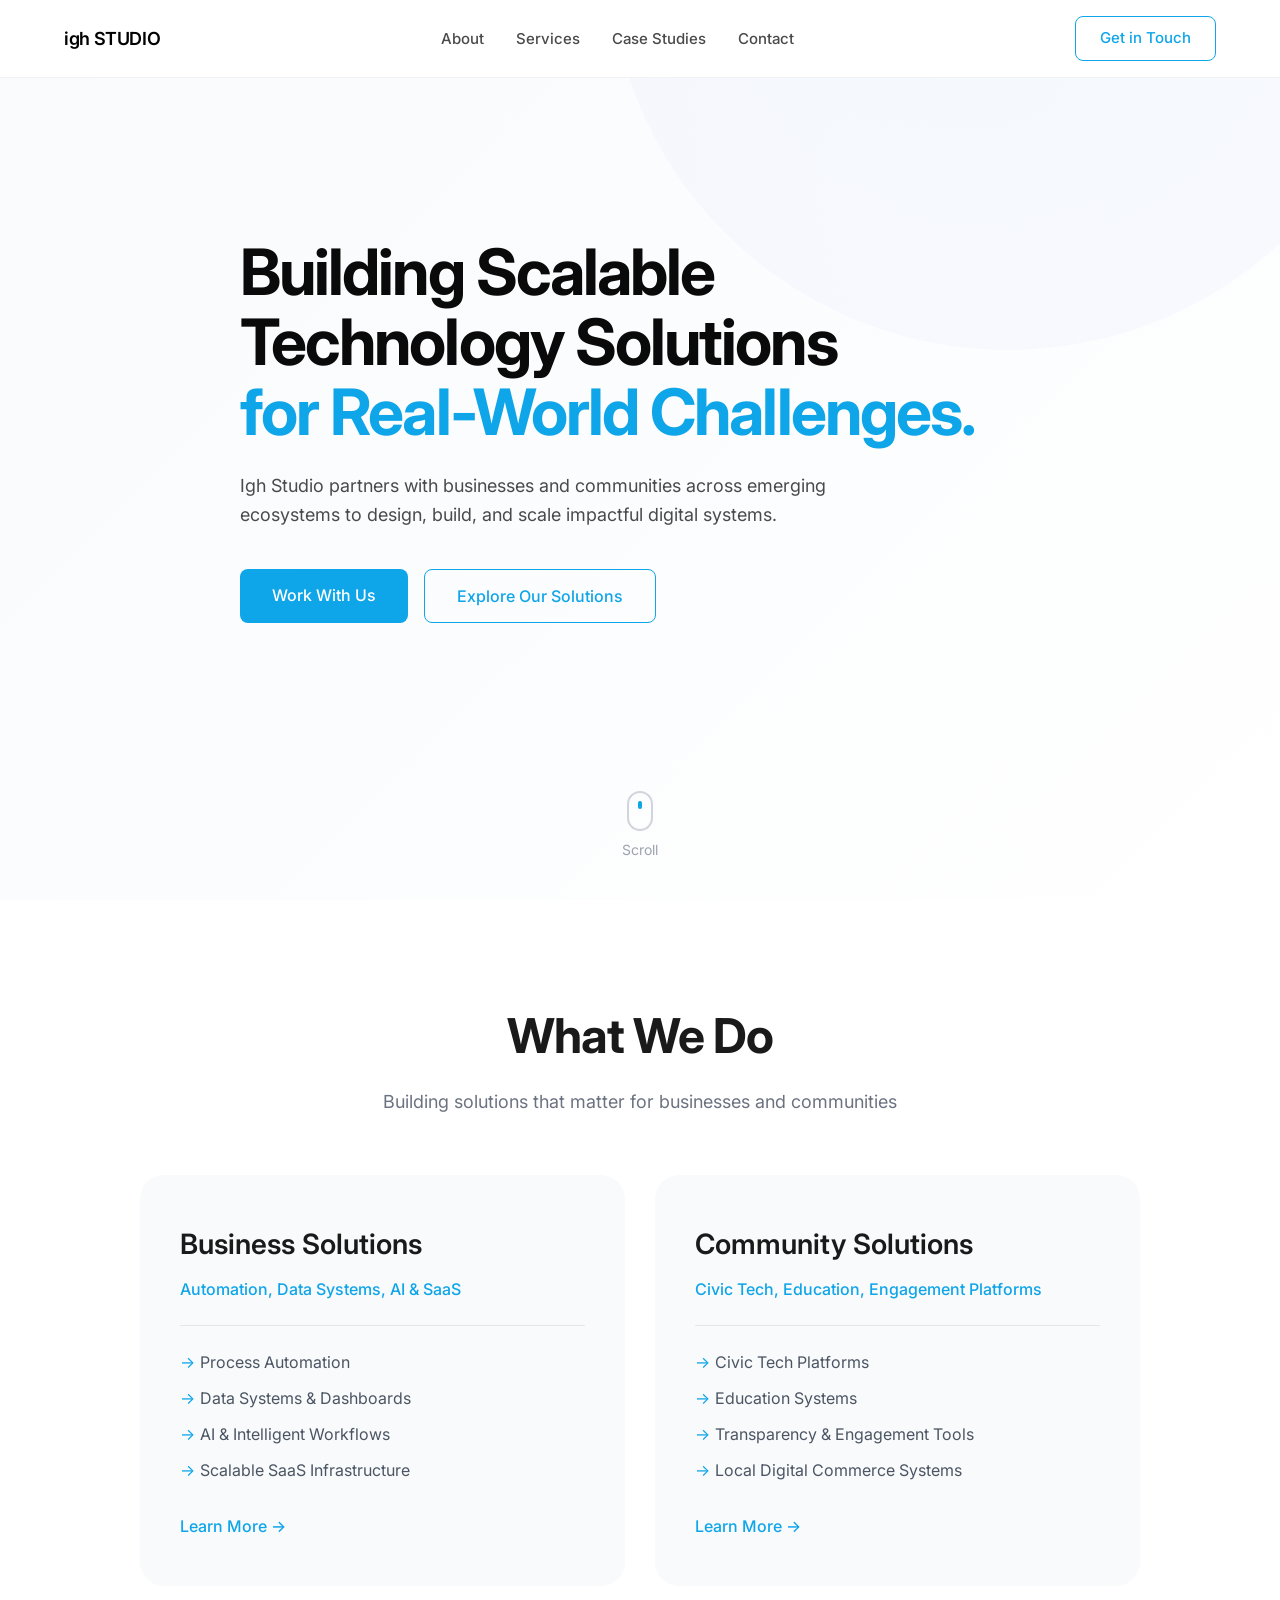
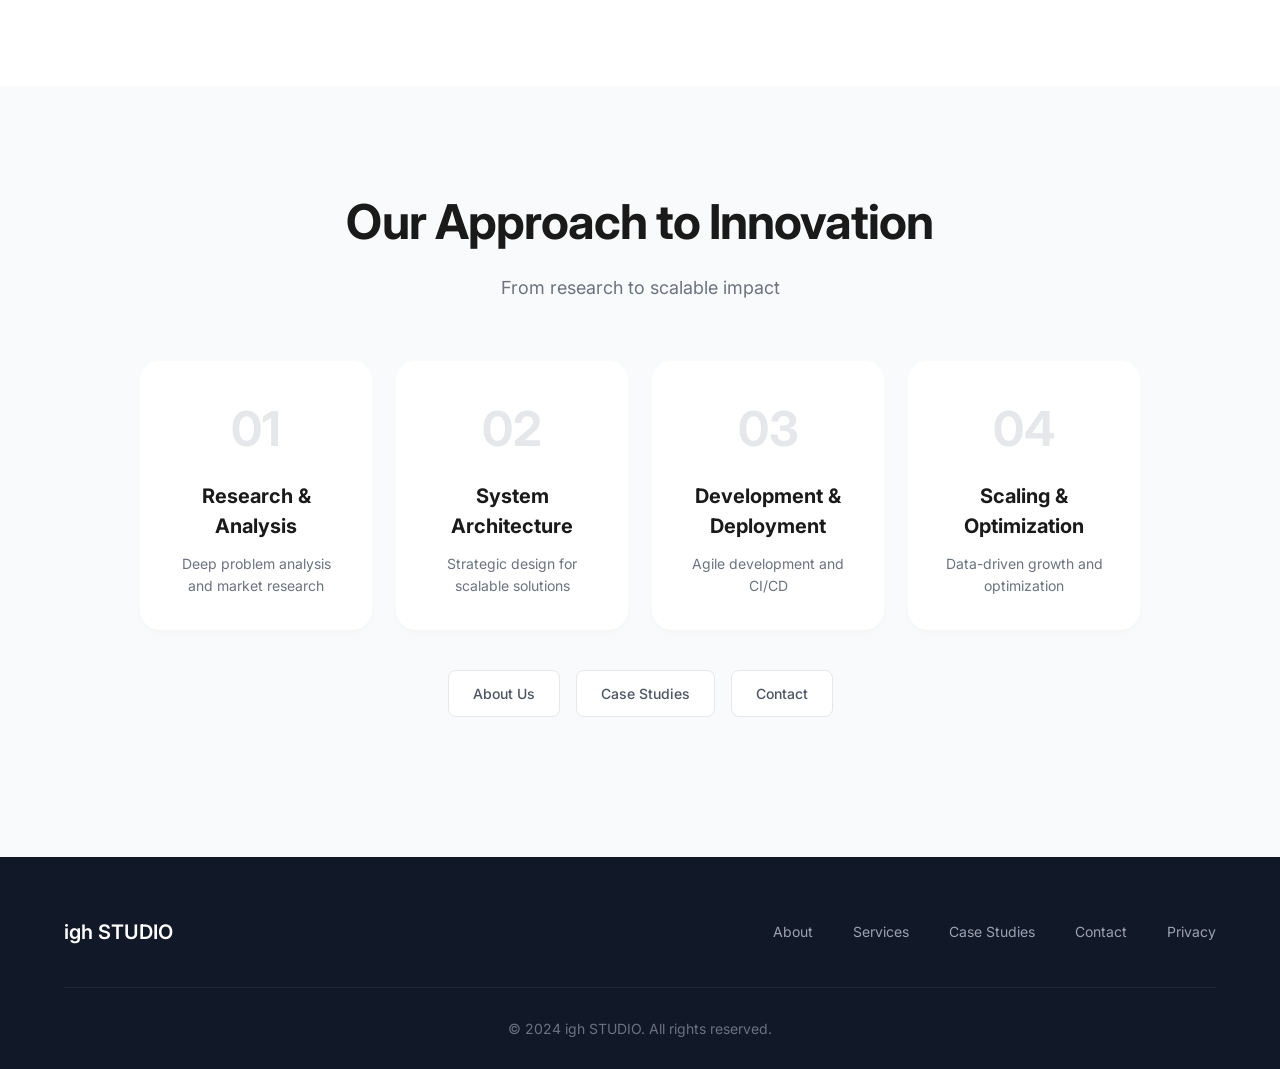
==== commit dabb2347: "Update index.html" ====
--- a/index.html
+++ b/index.html
@@ -4,89 +4,517 @@
     <meta charset="UTF-8">
     <meta name="viewport" content="width=device-width, initial-scale=1.0">
     
-    <!-- Primary Meta Tags -->
-    <title>Igh Studio - Building Scalable Technology Solutions</title>
-    <meta name="title" content="Igh Studio - Building Scalable Technology Solutions for Real-World Challenges">
-    <meta name="description" content="We design and build technology solutions that solve real business and community challenges across emerging ecosystems.">
-    <meta name="keywords" content="tech studio, software development, civic tech, business solutions, africa tech">
-    <meta name="author" content="Igh Studio">
-    
-    <!-- Open Graph / Facebook -->
-    <meta property="og:type" content="website">
-    <meta property="og:url" content="https://igh.studio">
-    <meta property="og:title" content="Igh Studio - Building Scalable Technology Solutions">
-    <meta property="og:description" content="We design and build technology solutions that solve real business and community challenges across emerging ecosystems.">
-    <meta property="og:image" content="/images/og-image.jpg">
-    
-    <!-- Twitter -->
-    <meta property="twitter:card" content="summary_large_image">
-    <meta property="twitter:url" content="https://igh.studio">
-    <meta property="twitter:title" content="Igh Studio - Building Scalable Technology Solutions">
-    <meta property="twitter:description" content="We design and build technology solutions that solve real business and community challenges across emerging ecosystems.">
-    <meta property="twitter:image" content="/images/og-image.jpg">
+    <title>igh STUDIO - Building Scalable Technology Solutions</title>
+    <meta name="description" content="Igh Studio partners with businesses and communities across emerging ecosystems to design, build, and scale impactful digital systems.">
     
     <!-- Fonts -->
     <link rel="preconnect" href="https://fonts.googleapis.com">
     <link rel="preconnect" href="https://fonts.gstatic.com" crossorigin>
-    <link href="https://fonts.googleapis.com/css2?family=Inter:wght@300;400;500;600;700;800&display=swap" rel="stylesheet">
+    <link href="https://fonts.googleapis.com/css2?family=Inter:wght@300;400;500;600;700&display=swap" rel="stylesheet">
     
-    <!-- CSS -->
-    <link rel="stylesheet" href="css/style.css">
-    <link rel="stylesheet" href="css/animations.css">
-    
-    <!-- Favicon -->
-    <link rel="icon" type="image/x-icon" href="/favicon.ico">
+    <style>
+        * {
+            margin: 0;
+            padding: 0;
+            box-sizing: border-box;
+        }
+
+        body {
+            font-family: 'Inter', sans-serif;
+            background-color: #ffffff;
+            color: #1a1a1a;
+            line-height: 1.5;
+        }
+
+        .container {
+            max-width: 1200px;
+            margin: 0 auto;
+            padding: 0 24px;
+        }
+
+        /* Header Styles */
+        .header {
+            position: fixed;
+            top: 0;
+            left: 0;
+            right: 0;
+            background: rgba(255, 255, 255, 0.95);
+            backdrop-filter: blur(10px);
+            border-bottom: 1px solid rgba(0, 0, 0, 0.05);
+            z-index: 1000;
+            padding: 16px 0;
+        }
+
+        .nav {
+            display: flex;
+            align-items: center;
+            justify-content: space-between;
+        }
+
+        .logo {
+            display: flex;
+            align-items: center;
+            gap: 8px;
+            text-decoration: none;
+        }
+
+        .logo-text {
+            font-weight: 600;
+            font-size: 18px;
+            letter-spacing: -0.02em;
+            color: #000;
+        }
+
+        .nav-links {
+            display: flex;
+            align-items: center;
+            gap: 32px;
+            list-style: none;
+        }
+
+        .nav-links a {
+            text-decoration: none;
+            color: #4a4a4a;
+            font-size: 15px;
+            font-weight: 500;
+            transition: color 0.2s;
+        }
+
+        .nav-links a:hover {
+            color: #0ea5e9;
+        }
+
+        .btn-outline {
+            border: 1.5px solid #0ea5e9;
+            color: #0ea5e9;
+            padding: 10px 24px;
+            border-radius: 8px;
+            text-decoration: none;
+            font-size: 15px;
+            font-weight: 500;
+            transition: all 0.2s;
+            background: transparent;
+        }
+
+        .btn-outline:hover {
+            background: #0ea5e9;
+            color: white;
+        }
+
+        /* Hero Section */
+        .hero {
+            min-height: 100vh;
+            display: flex;
+            align-items: center;
+            background: linear-gradient(135deg, #f8fafc 0%, #ffffff 100%);
+            padding: 120px 0 80px;
+            position: relative;
+            overflow: hidden;
+        }
+
+        .hero::before {
+            content: '';
+            position: absolute;
+            top: -50%;
+            right: -10%;
+            width: 800px;
+            height: 800px;
+            background: radial-gradient(circle, rgba(14,165,233,0.03) 0%, rgba(139,92,246,0.03) 100%);
+            border-radius: 50%;
+            z-index: 0;
+        }
+
+        .hero-content {
+            max-width: 800px;
+            position: relative;
+            z-index: 1;
+        }
+
+        .hero-title {
+            font-size: 64px;
+            font-weight: 700;
+            line-height: 1.1;
+            letter-spacing: -0.03em;
+            color: #0a0a0a;
+            margin-bottom: 24px;
+        }
+
+        .hero-title span {
+            color: #0ea5e9;
+            display: block;
+        }
+
+        .hero-subtitle {
+            font-size: 18px;
+            color: #4a4a4a;
+            max-width: 600px;
+            margin-bottom: 40px;
+            line-height: 1.6;
+        }
+
+        .hero-buttons {
+            display: flex;
+            gap: 16px;
+            margin-bottom: 80px;
+        }
+
+        .btn-primary {
+            background: #0ea5e9;
+            color: white;
+            padding: 14px 32px;
+            border-radius: 8px;
+            text-decoration: none;
+            font-size: 16px;
+            font-weight: 500;
+            transition: all 0.2s;
+            border: none;
+            display: inline-block;
+        }
+
+        .btn-primary:hover {
+            background: #0284c7;
+            transform: translateY(-2px);
+            box-shadow: 0 10px 25px rgba(14,165,233,0.2);
+        }
+
+        .btn-secondary {
+            border: 1.5px solid #0ea5e9;
+            color: #0ea5e9;
+            padding: 14px 32px;
+            border-radius: 8px;
+            text-decoration: none;
+            font-size: 16px;
+            font-weight: 500;
+            transition: all 0.2s;
+            background: transparent;
+        }
+
+        .btn-secondary:hover {
+            background: #0ea5e9;
+            color: white;
+        }
+
+        /* Scroll Indicator */
+        .scroll-indicator {
+            position: absolute;
+            bottom: 40px;
+            left: 50%;
+            transform: translateX(-50%);
+            display: flex;
+            flex-direction: column;
+            align-items: center;
+            gap: 8px;
+            color: #9ca3af;
+            font-size: 14px;
+        }
+
+        .mouse {
+            width: 26px;
+            height: 40px;
+            border: 2px solid #d1d5db;
+            border-radius: 20px;
+            position: relative;
+        }
+
+        .mouse::before {
+            content: '';
+            position: absolute;
+            top: 8px;
+            left: 50%;
+            transform: translateX(-50%);
+            width: 4px;
+            height: 8px;
+            background: #0ea5e9;
+            border-radius: 2px;
+            animation: scroll 2s infinite;
+        }
+
+        @keyframes scroll {
+            0% { opacity: 1; transform: translateX(-50%) translateY(0); }
+            75% { opacity: 0; transform: translateX(-50%) translateY(20px); }
+            100% { opacity: 0; transform: translateX(-50%) translateY(0); }
+        }
+
+        /* What We Do Section */
+        .what-we-do {
+            padding: 100px 0;
+            background: white;
+        }
+
+        .section-title {
+            font-size: 48px;
+            font-weight: 700;
+            letter-spacing: -0.02em;
+            margin-bottom: 16px;
+            text-align: center;
+        }
+
+        .section-subtitle {
+            font-size: 18px;
+            color: #6b7280;
+            text-align: center;
+            max-width: 600px;
+            margin: 0 auto 60px;
+        }
+
+        .solutions-grid {
+            display: grid;
+            grid-template-columns: 1fr 1fr;
+            gap: 30px;
+            max-width: 1000px;
+            margin: 0 auto;
+        }
+
+        .solution-card {
+            background: #f9fafb;
+            padding: 48px 40px;
+            border-radius: 24px;
+            transition: all 0.3s;
+        }
+
+        .solution-card:hover {
+            transform: translateY(-5px);
+            box-shadow: 0 20px 40px rgba(0,0,0,0.08);
+        }
+
+        .solution-title {
+            font-size: 28px;
+            font-weight: 600;
+            margin-bottom: 12px;
+        }
+
+        .solution-tags {
+            color: #0ea5e9;
+            font-size: 16px;
+            font-weight: 500;
+            margin-bottom: 24px;
+            padding-bottom: 24px;
+            border-bottom: 1px solid #e5e7eb;
+        }
+
+        .solution-list {
+            list-style: none;
+            margin-bottom: 32px;
+        }
+
+        .solution-list li {
+            color: #4b5563;
+            margin-bottom: 12px;
+            padding-left: 20px;
+            position: relative;
+        }
+
+        .solution-list li::before {
+            content: '→';
+            position: absolute;
+            left: 0;
+            color: #0ea5e9;
+        }
+
+        .learn-more {
+            color: #0ea5e9;
+            text-decoration: none;
+            font-weight: 500;
+            display: inline-flex;
+            align-items: center;
+            gap: 8px;
+        }
+
+        .learn-more:hover {
+            gap: 12px;
+        }
+
+        /* Our Approach Section */
+        .approach {
+            padding: 100px 0;
+            background: #f9fafb;
+        }
+
+        .approach-grid {
+            display: grid;
+            grid-template-columns: repeat(4, 1fr);
+            gap: 24px;
+            max-width: 1000px;
+            margin: 60px auto 0;
+        }
+
+        .approach-item {
+            background: white;
+            padding: 32px;
+            border-radius: 20px;
+            text-align: center;
+            box-shadow: 0 4px 6px rgba(0,0,0,0.02);
+        }
+
+        .approach-number {
+            font-size: 48px;
+            font-weight: 700;
+            color: #e5e7eb;
+            margin-bottom: 16px;
+        }
+
+        .approach-item h3 {
+            font-size: 20px;
+            margin-bottom: 12px;
+        }
+
+        .approach-item p {
+            color: #6b7280;
+            font-size: 14px;
+            line-height: 1.6;
+        }
+
+        /* Navigation buttons */
+        .nav-buttons {
+            display: flex;
+            justify-content: center;
+            gap: 16px;
+            margin: 40px 0;
+        }
+
+        .nav-btn {
+            padding: 12px 24px;
+            border: 1px solid #e5e7eb;
+            background: white;
+            border-radius: 8px;
+            color: #4b5563;
+            text-decoration: none;
+            font-size: 14px;
+            font-weight: 500;
+            transition: all 0.2s;
+        }
+
+        .nav-btn:hover {
+            border-color: #0ea5e9;
+            color: #0ea5e9;
+        }
+
+        /* Footer */
+        .footer {
+            background: #111827;
+            color: white;
+            padding: 60px 0 30px;
+        }
+
+        .footer-content {
+            display: flex;
+            justify-content: space-between;
+            align-items: center;
+            margin-bottom: 40px;
+        }
+
+        .footer-logo {
+            color: white;
+            font-size: 20px;
+            font-weight: 600;
+        }
+
+        .footer-links {
+            display: flex;
+            gap: 40px;
+        }
+
+        .footer-links a {
+            color: #9ca3af;
+            text-decoration: none;
+            font-size: 14px;
+        }
+
+        .footer-links a:hover {
+            color: white;
+        }
+
+        .footer-bottom {
+            border-top: 1px solid #1f2937;
+            padding-top: 30px;
+            text-align: center;
+            color: #6b7280;
+            font-size: 14px;
+        }
+
+        /* Responsive */
+        @media (max-width: 768px) {
+            .hero-title {
+                font-size: 40px;
+            }
+            
+            .solutions-grid {
+                grid-template-columns: 1fr;
+            }
+            
+            .approach-grid {
+                grid-template-columns: 1fr 1fr;
+            }
+            
+            .nav-links {
+                display: none;
+            }
+            
+            .footer-content {
+                flex-direction: column;
+                gap: 20px;
+            }
+            
+            .footer-links {
+                flex-wrap: wrap;
+                justify-content: center;
+            }
+        }
+
+        @media (max-width: 480px) {
+            .approach-grid {
+                grid-template-columns: 1fr;
+            }
+            
+            .hero-buttons {
+                flex-direction: column;
+            }
+            
+            .btn-primary, .btn-secondary {
+                width: 100%;
+                text-align: center;
+            }
+        }
+    </style>
 </head>
 <body>
-    <!-- Custom cursor (for desktop) -->
-    <div class="custom-cursor"></div>
-    <div class="custom-cursor-follower"></div>
-
-    <!-- Header -->
+    <!-- Header exactly like mockup -->
     <header class="header">
         <div class="container">
-            <nav class="navbar">
+            <nav class="nav">
                 <a href="/" class="logo">
-                    <img src="images/igh_studio_logo.PNG" alt="Igh Studio" class="logo-img">
                     <span class="logo-text">igh STUDIO</span>
                 </a>
                 
-                <div class="nav-menu">
-                    <ul class="nav-links">
-                        <li><a href="#about" class="nav-link">About</a></li>
-                        <li><a href="#services" class="nav-link">Services</a></li>
-                        <li><a href="#case-studies" class="nav-link">Case Studies</a></li>
-                        <li><a href="#contact" class="nav-link">Contact</a></li>
-                    </ul>
-                    <a href="#contact" class="btn btn-outline btn-small">Get in Touch</a>
-                </div>
+                <ul class="nav-links">
+                    <li><a href="about.html">About</a></li>
+                    <li><a href="services.html">Services</a></li>
+                    <li><a href="case-studies.html">Case Studies</a></li>
+                    <li><a href="contact.html">Contact</a></li>
+                </ul>
                 
-                <button class="mobile-menu-btn" aria-label="Menu">
-                    <span></span>
-                    <span></span>
-                    <span></span>
-                </button>
+                <a href="contact.html" class="btn-outline">Get in Touch</a>
             </nav>
         </div>
     </header>
 
     <main>
-        <!-- Hero Section -->
-        <section id="hero" class="hero">
-            <div class="hero-particles" id="particles"></div>
+        <!-- Hero Section exactly like mockup -->
+        <section class="hero">
             <div class="container">
-                <div class="hero-content animate-on-load">
+                <div class="hero-content">
                     <h1 class="hero-title">
                         Building Scalable Technology Solutions
-                        <span class="gradient-text">for Real-World Challenges.</span>
+                        <span>for Real-World Challenges.</span>
                     </h1>
+                    
                     <p class="hero-subtitle">
-                        Igh Studio partners with businesses and communities across emerging 
-                        ecosystems to design, build, and scale impactful digital systems.
+                        Igh Studio partners with businesses and communities across emerging ecosystems to design, build, and scale impactful digital systems.
                     </p>
+                    
                     <div class="hero-buttons">
-                        <a href="#contact" class="btn btn-primary btn-large">Work With Us</a>
-                        <a href="#services" class="btn btn-outline btn-large">Explore Our Solutions</a>
+                        <a href="contact.html" class="btn-primary">Work With Us</a>
+                        <a href="services.html" class="btn-secondary">Explore Our Solutions</a>
                     </div>
                 </div>
             </div>
@@ -98,294 +526,79 @@
             </div>
         </section>
 
-        <!-- AI Welcome Video Section -->
-        <section class="video-welcome section-padding">
+        <!-- What We Do Section matching mockup -->
+        <section class="what-we-do">
             <div class="container">
-                <div class="section-header animate-on-scroll">
-                    <h2 class="section-title">Welcome to Igh Studio</h2>
-                    <p class="section-subtitle">Watch a quick introduction to our studio and how we can help you</p>
-                </div>
+                <h2 class="section-title">What We Do</h2>
+                <p class="section-subtitle">Building solutions that matter for businesses and communities</p>
                 
-                <div class="video-container animate-on-scroll">
-                    <div class="video-wrapper">
-                        <video id="welcome-video" poster="images/video-poster.jpg" class="video-player">
-                            <source src="videos/welcome.mp4" type="video/mp4">
-                            Your browser does not support the video tag.
-                        </video>
-                        
-                        <!-- Custom Video Controls -->
-                        <div class="video-controls">
-                            <button class="video-play-btn" aria-label="Play/Pause">
-                                <svg class="play-icon" viewBox="0 0 24 24">
-                                    <path d="M8 5v14l11-7z"/>
-                                </svg>
-                            </button>
-                            
-                            <div class="video-progress">
-                                <div class="progress-bar">
-                                    <div class="progress-filled"></div>
-                                </div>
-                                <div class="progress-handle"></div>
-                            </div>
-                            
-                            <div class="video-time">
-                                <span class="current-time">0:00</span>
-                                <span>/</span>
-                                <span class="duration">1:30</span>
-                            </div>
-                            
-                            <button class="video-mute-btn" aria-label="Mute/Unmute">
-                                <svg class="mute-icon" viewBox="0 0 24 24">
-                                    <path d="M3 9v6h4l5 5V4L7 9H3z"/>
-                                </svg>
-                            </button>
-                            
-                            <button class="video-fullscreen-btn" aria-label="Fullscreen">
-                                <svg class="fullscreen-icon" viewBox="0 0 24 24">
-                                    <path d="M7 14H5v5h5v-2H7v-3zm-2-4h2V7h3V5H5v5zm12 7h-3v2h5v-5h-2v3zM14 5v2h3v3h2V5h-5z"/>
-                                </svg>
-                            </button>
-                        </div>
-                        
-                        <!-- Video Overlay (appears on pause) -->
-                        <div class="video-overlay">
-                            <h3>Building Scalable Technology Solutions</h3>
-                            <p>Explore our solutions, review our case studies, or book a strategy session to start building with us.</p>
-                            <div class="overlay-buttons">
-                                <a href="#services" class="btn btn-small btn-primary">Explore Solutions</a>
-                                <a href="#contact" class="btn btn-small btn-outline">Book Strategy Call</a>
-                            </div>
-                        </div>
-                    </div>
-                </div>
-            </div>
-        </section>
-
-        <!-- Trust Metrics Section -->
-        <section class="metrics section-padding bg-light">
-            <div class="container">
-                <div class="section-header animate-on-scroll">
-                    <h2 class="section-title">Trusted by Emerging Businesses & Communities</h2>
-                </div>
-                
-                <div class="metrics-grid">
-                    <div class="metric-item animate-on-scroll" data-delay="0">
-                        <div class="metric-value">
-                            <span class="counter" data-target="10">0</span><span class="suffix">+</span>
-                        </div>
-                        <div class="metric-label">Solutions Delivered</div>
-                    </div>
-                    
-                    <div class="metric-item animate-on-scroll" data-delay="0.1">
-                        <div class="metric-value">
-                            <span class="counter" data-target="3">0</span>
-                        </div>
-                        <div class="metric-label">Ecosystems Served</div>
-                    </div>
-                    
-                    <div class="metric-item animate-on-scroll" data-delay="0.2">
-                        <div class="metric-value">
-                            <span class="counter" data-target="95">0</span><span class="suffix">%</span>
-                        </div>
-                        <div class="metric-label">Client Retention</div>
-                    </div>
-                    
-                    <div class="metric-item animate-on-scroll" data-delay="0.3">
-                        <div class="metric-value">
-                            <span class="counter" data-target="2">0</span>
-                        </div>
-                        <div class="metric-label">Ventures in Development</div>
-                    </div>
-                </div>
-            </div>
-        </section>
-
-        <!-- What We Do Section -->
-        <section id="services" class="services section-padding">
-            <div class="container">
-                <div class="section-header animate-on-scroll">
-                    <h2 class="section-title">What We Do</h2>
-                    <p class="section-subtitle">Building solutions that matter for businesses and communities</p>
-                </div>
-                
-                <div class="services-grid">
+                <div class="solutions-grid">
                     <!-- Business Solutions -->
-                    <div class="service-card animate-on-scroll" data-delay="0.2">
-                        <div class="service-icon business-icon">
-                            <svg viewBox="0 0 24 24">
-                                <path d="M20 6h-4V4c0-1.1-.9-2-2-2h-4c-1.1 0-2 .9-2 2v2H4c-1.1 0-2 .9-2 2v12c0 1.1.9 2 2 2h16c1.1 0 2-.9 2-2V8c0-1.1-.9-2-2-2zM10 4h4v2h-4V4zm10 16H4V8h16v12z"/>
-                            </svg>
-                        </div>
-                        <h3 class="service-title">Business Solutions</h3>
-                        <p class="service-subtitle">Automation, Data Systems, AI & SaaS</p>
-                        <ul class="service-features">
+                    <div class="solution-card">
+                        <h3 class="solution-title">Business Solutions</h3>
+                        <p class="solution-tags">Automation, Data Systems, AI & SaaS</p>
+                        <ul class="solution-list">
                             <li>Process Automation</li>
                             <li>Data Systems & Dashboards</li>
                             <li>AI & Intelligent Workflows</li>
                             <li>Scalable SaaS Infrastructure</li>
                         </ul>
-                        <a href="services.html#business" class="btn btn-outline btn-small">Learn More</a>
+                        <a href="services.html#business" class="learn-more">Learn More →</a>
                     </div>
                     
                     <!-- Community Solutions -->
-                    <div class="service-card animate-on-scroll" data-delay="0.4">
-                        <div class="service-icon community-icon">
-                            <svg viewBox="0 0 24 24">
-                                <path d="M16 11c1.66 0 2.99-1.34 2.99-3S17.66 5 16 5c-1.66 0-3 1.34-3 3s1.34 3 3 3zm-8 0c1.66 0 2.99-1.34 2.99-3S9.66 5 8 5C6.34 5 5 6.34 5 8s1.34 3 3 3zm0 2c-2.33 0-7 1.17-7 3.5V19h14v-2.5c0-2.33-4.67-3.5-7-3.5zm8 0c-.29 0-.62.02-1 .05 1.16.84 2 1.87 2 3.45V19h6v-2.5c0-2.33-4.67-3.5-7-3.5z"/>
-                            </svg>
-                        </div>
-                        <h3 class="service-title">Community Solutions</h3>
-                        <p class="service-subtitle">Civic Tech, Education, Engagement Platforms</p>
-                        <ul class="service-features">
+                    <div class="solution-card">
+                        <h3 class="solution-title">Community Solutions</h3>
+                        <p class="solution-tags">Civic Tech, Education, Engagement Platforms</p>
+                        <ul class="solution-list">
                             <li>Civic Tech Platforms</li>
                             <li>Education Systems</li>
                             <li>Transparency & Engagement Tools</li>
                             <li>Local Digital Commerce Systems</li>
                         </ul>
-                        <a href="services.html#community" class="btn btn-outline btn-small">Learn More</a>
+                        <a href="services.html#community" class="learn-more">Learn More →</a>
                     </div>
                 </div>
             </div>
         </section>
 
         <!-- Our Approach Section -->
-        <section class="approach section-padding bg-light">
+        <section class="approach">
             <div class="container">
-                <div class="section-header animate-on-scroll">
-                    <h2 class="section-title">Our Approach to Innovation</h2>
-                    <p class="section-subtitle">From research to scalable impact</p>
+                <h2 class="section-title">Our Approach to Innovation</h2>
+                <p class="section-subtitle">From research to scalable impact</p>
+                
+                <div class="approach-grid">
+                    <div class="approach-item">
+                        <div class="approach-number">01</div>
+                        <h3>Research & Analysis</h3>
+                        <p>Deep problem analysis and market research</p>
+                    </div>
+                    
+                    <div class="approach-item">
+                        <div class="approach-number">02</div>
+                        <h3>System Architecture</h3>
+                        <p>Strategic design for scalable solutions</p>
+                    </div>
+                    
+                    <div class="approach-item">
+                        <div class="approach-number">03</div>
+                        <h3>Development & Deployment</h3>
+                        <p>Agile development and CI/CD</p>
+                    </div>
+                    
+                    <div class="approach-item">
+                        <div class="approach-number">04</div>
+                        <h3>Scaling & Optimization</h3>
+                        <p>Data-driven growth and optimization</p>
+                    </div>
                 </div>
                 
-                <div class="approach-timeline">
-                    <div class="timeline-line"></div>
-                    
-                    <div class="approach-grid">
-                        <div class="approach-item animate-on-scroll" data-delay="0">
-                            <div class="approach-number">01</div>
-                            <div class="approach-icon research-icon"></div>
-                            <h3>Research & Analysis</h3>
-                            <p>Deep problem analysis and market research to understand the core challenges.</p>
-                        </div>
-                        
-                        <div class="approach-item animate-on-scroll" data-delay="0.2">
-                            <div class="approach-number">02</div>
-                            <div class="approach-icon architecture-icon"></div>
-                            <h3>System Architecture</h3>
-                            <p>Strategic design and system planning for scalable solutions.</p>
-                        </div>
-                        
-                        <div class="approach-item animate-on-scroll" data-delay="0.4">
-                            <div class="approach-number">03</div>
-                            <div class="approach-icon development-icon"></div>
-                            <h3>Development & Deployment</h3>
-                            <p>Agile development with continuous integration and deployment.</p>
-                        </div>
-                        
-                        <div class="approach-item animate-on-scroll" data-delay="0.6">
-                            <div class="approach-number">04</div>
-                            <div class="approach-icon scaling-icon"></div>
-                            <h3>Scaling & Optimization</h3>
-                            <p>Data-driven optimization and infrastructure scaling.</p>
-                        </div>
-                    </div>
-                </div>
-            </div>
-        </section>
-
-        <!-- Case Study Section -->
-        <section id="case-studies" class="case-study section-padding">
-            <div class="container">
-                <div class="case-study-grid">
-                    <div class="case-study-content animate-on-scroll">
-                        <span class="case-study-label">Featured Case Study</span>
-                        <h2 class="section-title">5 Ways Automation Transformed Nigerian SME Operations</h2>
-                        <p class="case-study-description">
-                            How we helped a Lagos-based retail chain reduce operational costs by 40% 
-                            and increase customer satisfaction through intelligent automation.
-                        </p>
-                        
-                        <div class="case-study-metrics">
-                            <div class="case-metric">
-                                <div class="metric-highlight">40%</div>
-                                <div class="metric-desc">Cost Reduction</div>
-                            </div>
-                            <div class="case-metric">
-                                <div class="metric-highlight">10k+</div>
-                                <div class="metric-desc">Users Onboarded</div>
-                            </div>
-                            <div class="case-metric">
-                                <div class="metric-highlight">60%</div>
-                                <div class="metric-desc">Faster Processing</div>
-                            </div>
-                        </div>
-                        
-                        <a href="case-studies.html" class="btn btn-primary">
-                            Read Full Case Study
-                            <svg class="btn-icon" viewBox="0 0 24 24">
-                                <path d="M12 4l-1.41 1.41L16.17 11H4v2h12.17l-5.58 5.59L12 20l8-8z"/>
-                            </svg>
-                        </a>
-                    </div>
-                    
-                    <div class="case-study-visual animate-on-scroll" data-delay="0.3">
-                        <div class="visual-container">
-                            <img src="images/case-study-dashboard.jpg" alt="Case Study Dashboard" class="visual-image">
-                            <div class="live-indicator">
-                                <span class="live-dot"></span>
-                                <span>Live Data</span>
-                            </div>
-                        </div>
-                    </div>
-                </div>
-            </div>
-        </section>
-
-        <!-- Insights Section -->
-        <section class="insights section-padding bg-light">
-            <div class="container">
-                <div class="section-header animate-on-scroll">
-                    <h2 class="section-title">Latest from the Studio</h2>
-                    <p class="section-subtitle">Insights, research, and thought leadership</p>
-                </div>
-                
-                <div class="insights-grid">
-                    <article class="insight-card animate-on-scroll" data-delay="0">
-                        <div class="insight-category">Civic Tech</div>
-                        <h3 class="insight-title">The Future of Civic Tech in Emerging Markets</h3>
-                        <p class="insight-excerpt">How digital platforms are transforming citizen engagement and government transparency across Africa.</p>
-                        <a href="#" class="insight-link">Read Article →</a>
-                    </article>
-                    
-                    <article class="insight-card animate-on-scroll" data-delay="0.1">
-                        <div class="insight-category">Data Systems</div>
-                        <h3 class="insight-title">Building Scalable Data Infrastructure for SMEs</h3>
-                        <p class="insight-excerpt">A practical guide to implementing data systems that grow with your business.</p>
-                        <a href="#" class="insight-link">Read Article →</a>
-                    </article>
-                    
-                    <article class="insight-card animate-on-scroll" data-delay="0.2">
-                        <div class="insight-category">AI & Automation</div>
-                        <h3 class="insight-title">5 Ways AI is Transforming Community Services</h3>
-                        <p class="insight-excerpt">From education to healthcare, AI-powered solutions are creating real impact.</p>
-                        <a href="#" class="insight-link">Read Article →</a>
-                    </article>
-                </div>
-                
-                <div class="insights-footer animate-on-scroll">
-                    <a href="#" class="btn btn-outline">View All Insights</a>
-                </div>
-            </div>
-        </section>
-
-        <!-- Final CTA Section -->
-        <section id="contact" class="cta section-padding">
-            <div class="container">
-                <div class="cta-content animate-on-scroll">
-                    <h2 class="cta-title">Have a real problem that needs a structured solution?</h2>
-                    <div class="cta-buttons">
-                        <a href="#" class="btn btn-primary btn-large">Book a Strategy Session</a>
-                        <a href="#" class="btn btn-outline-light btn-large">Start a Project</a>
-                    </div>
+                <!-- Navigation Buttons -->
+                <div class="nav-buttons">
+                    <a href="about.html" class="nav-btn">About Us</a>
+                    <a href="case-studies.html" class="nav-btn">Case Studies</a>
+                    <a href="contact.html" class="nav-btn">Contact</a>
                 </div>
             </div>
         </section>
@@ -394,90 +607,20 @@
     <!-- Footer -->
     <footer class="footer">
         <div class="container">
-            <div class="footer-grid">
-                <div class="footer-brand">
-                    <img src="images/igh_studio_logo.PNG" alt="Igh Studio" class="footer-logo">
-                    <p class="footer-description">Building scalable technology solutions for real-world challenges.</p>
-                    <div class="social-links">
-                        <a href="#" aria-label="LinkedIn">
-                            <svg viewBox="0 0 24 24">
-                                <path d="M19 0h-14c-2.761 0-5 2.239-5 5v14c0 2.761 2.239 5 5 5h14c2.762 0 5-2.239 5-5v-14c0-2.761-2.238-5-5-5zm-11 19h-3v-11h3v11zm-1.5-12.268c-.966 0-1.75-.79-1.75-1.764s.784-1.764 1.75-1.764 1.75.79 1.75 1.764-.783 1.764-1.75 1.764zm13.5 12.268h-3v-5.604c0-3.368-4-3.113-4 0v5.604h-3v-11h3v1.765c1.396-2.586 7-2.777 7 2.476v6.759z"/>
-                            </svg>
-                        </a>
-                        <a href="#" aria-label="Twitter">
-                            <svg viewBox="0 0 24 24">
-                                <path d="M23 3a10.9 10.9 0 0 1-3.14 1.53 4.48 4.48 0 0 0-7.86 3v1A10.66 10.66 0 0 1 3 4s-4 9 5 13a11.64 11.64 0 0 1-7 2c9 5 20 0 20-11.5a4.5 4.5 0 0 0-.08-.83A7.72 7.72 0 0 0 23 3z"/>
-                            </svg>
-                        </a>
-                        <a href="#" aria-label="GitHub">
-                            <svg viewBox="0 0 24 24">
-                                <path d="M12 0c-6.626 0-12 5.373-12 12 0 5.302 3.438 9.8 8.207 11.387.599.111.793-.261.793-.577v-2.234c-3.338.726-4.033-1.416-4.033-1.416-.546-1.387-1.333-1.756-1.333-1.756-1.089-.745.083-.729.083-.729 1.205.084 1.839 1.237 1.839 1.237 1.07 1.834 2.807 1.304 3.492.997.108-.775.418-1.305.762-1.604-2.665-.3-5.466-1.332-5.466-5.93 0-1.31.465-2.38 1.235-3.22-.135-.303-.54-1.523.105-3.176 0 0 1.005-.322 3.3 1.23.96-.267 1.98-.399 3-.405 1.02.006 2.04.138 3 .405 2.28-1.552 3.285-1.23 3.285-1.23.645 1.653.24 2.873.12 3.176.765.84 1.23 1.91 1.23 3.22 0 4.61-2.805 5.625-5.475 5.92.42.36.81 1.096.81 2.22v3.293c0 .319.192.694.801.576 4.765-1.589 8.199-6.086 8.199-11.386 0-6.627-5.373-12-12-12z"/>
-                            </svg>
-                        </a>
-                        <a href="#" aria-label="Instagram">
-                            <svg viewBox="0 0 24 24">
-                                <path d="M12 2.163c3.204 0 3.584.012 4.85.07 3.252.148 4.771 1.691 4.919 4.919.058 1.265.069 1.645.069 4.849 0 3.205-.012 3.584-.069 4.849-.149 3.225-1.664 4.771-4.919 4.919-1.266.058-1.644.07-4.85.07-3.204 0-3.584-.012-4.849-.07-3.26-.149-4.771-1.699-4.919-4.92-.058-1.265-.07-1.644-.07-4.849 0-3.204.013-3.583.07-4.849.149-3.227 1.664-4.771 4.919-4.919 1.266-.057 1.645-.069 4.849-.069zm0-2.163c-3.259 0-3.667.014-4.947.072-4.358.2-6.78 2.618-6.98 6.98-.059 1.281-.073 1.689-.073 4.948 0 3.259.014 3.668.072 4.948.2 4.358 2.618 6.78 6.98 6.98 1.281.058 1.689.072 4.948.072 3.259 0 3.668-.014 4.948-.072 4.354-.2 6.782-2.618 6.979-6.98.059-1.28.073-1.689.073-4.948 0-3.259-.014-3.667-.072-4.947-.196-4.354-2.617-6.78-6.979-6.98-1.281-.059-1.69-.073-4.949-.073zM5.838 12a6.162 6.162 0 1112.324 0 6.162 6.162 0 01-12.324 0zM12 16a4 4 0 110-8 4 4 0 010 8zm4.965-10.405a1.44 1.44 0 112.881.001 1.44 1.44 0 01-2.881-.001z"/>
-                            </svg>
-                        </a>
-                    </div>
-                </div>
-                
+            <div class="footer-content">
+                <div class="footer-logo">igh STUDIO</div>
                 <div class="footer-links">
-                    <h4>Quick Links</h4>
-                    <ul>
-                        <li><a href="#about">About</a></li>
-                        <li><a href="#services">Services</a></li>
-                        <li><a href="#case-studies">Case Studies</a></li>
-                        <li><a href="#contact">Contact</a></li>
-                    </ul>
-                </div>
-                
-                <div class="footer-links">
-                    <h4>Solutions</h4>
-                    <ul>
-                        <li><a href="#">Business Solutions</a></li>
-                        <li><a href="#">Community Solutions</a></li>
-                        <li><a href="#">Civic Tech</a></li>
-                        <li><a href="#">Data Systems</a></li>
-                    </ul>
-                </div>
-                
-                <div class="footer-contact">
-                    <h4>Contact</h4>
-                    <ul>
-                        <li><a href="mailto:hello@igh.studio">hello@igh.studio</a></li>
-                        <li><a href="tel:+234123456789">+234 123 456 789</a></li>
-                        <li>Lagos, Nigeria</li>
-                    </ul>
+                    <a href="about.html">About</a>
+                    <a href="services.html">Services</a>
+                    <a href="case-studies.html">Case Studies</a>
+                    <a href="contact.html">Contact</a>
+                    <a href="#">Privacy</a>
                 </div>
             </div>
-            
             <div class="footer-bottom">
-                <p>&copy; 2024 Igh Studio. All rights reserved.</p>
-                <div class="footer-legal">
-                    <a href="#">Privacy Policy</a>
-                    <a href="#">Terms of Service</a>
-                </div>
+                <p>&copy; 2024 igh STUDIO. All rights reserved.</p>
             </div>
         </div>
     </footer>
-
-    <!-- JavaScript -->
-    <script src="js/particles.js"></script>
-    <script src="js/video-player.js"></script>
-    <script src="js/animations.js"></script>
-    <script src="js/main.js"></script>
-    
-    <!-- Console Easter Egg -->
-    <script>
-        console.log(
-            "%c👋 Welcome to Igh Studio. Built with HTML, CSS, and ❤️",
-            "color: #0ea5e9; font-size: 14px; font-weight: bold; padding: 10px;"
-        );
-        console.log(
-            "%c🔍 Inspecting our code? Check out our GitHub: github.com/igh-studio",
-            "color: #8b5cf6; font-size: 12px;"
-        );
-    </script>
 </body>
 </html>
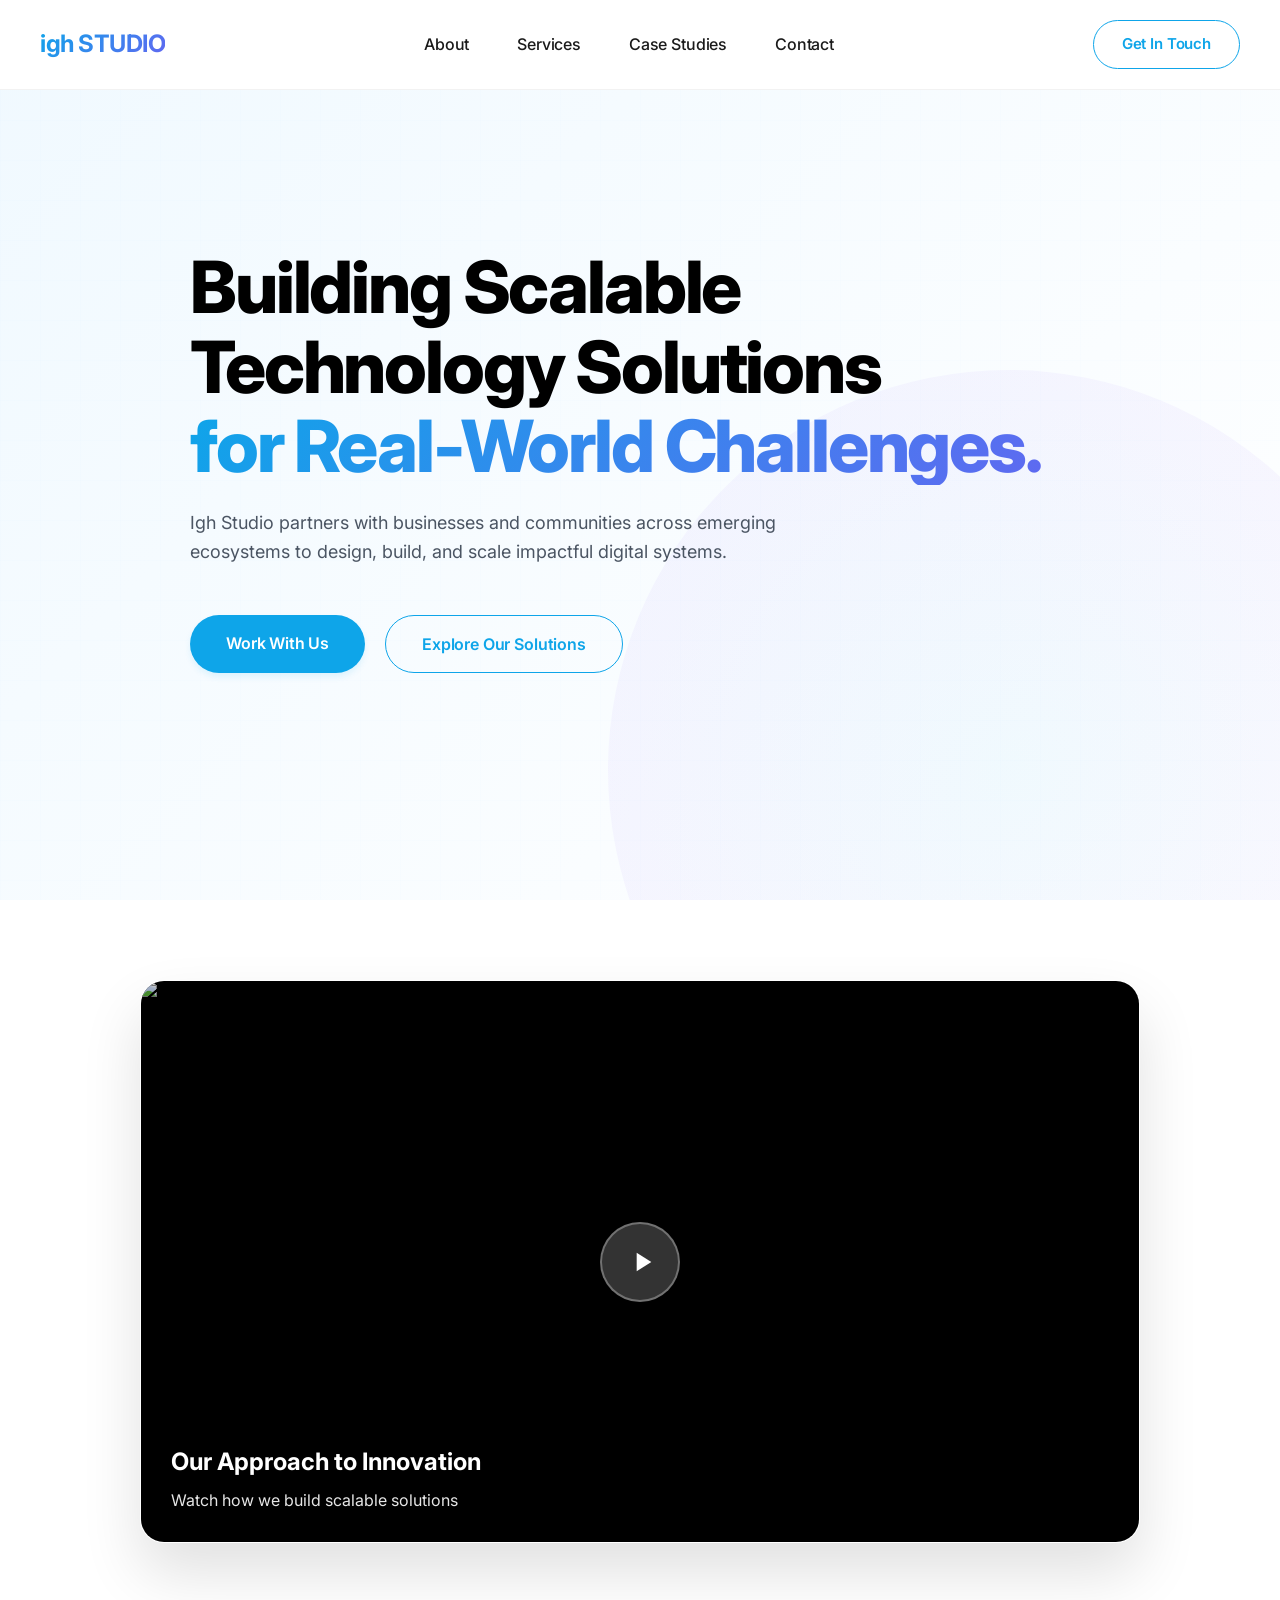
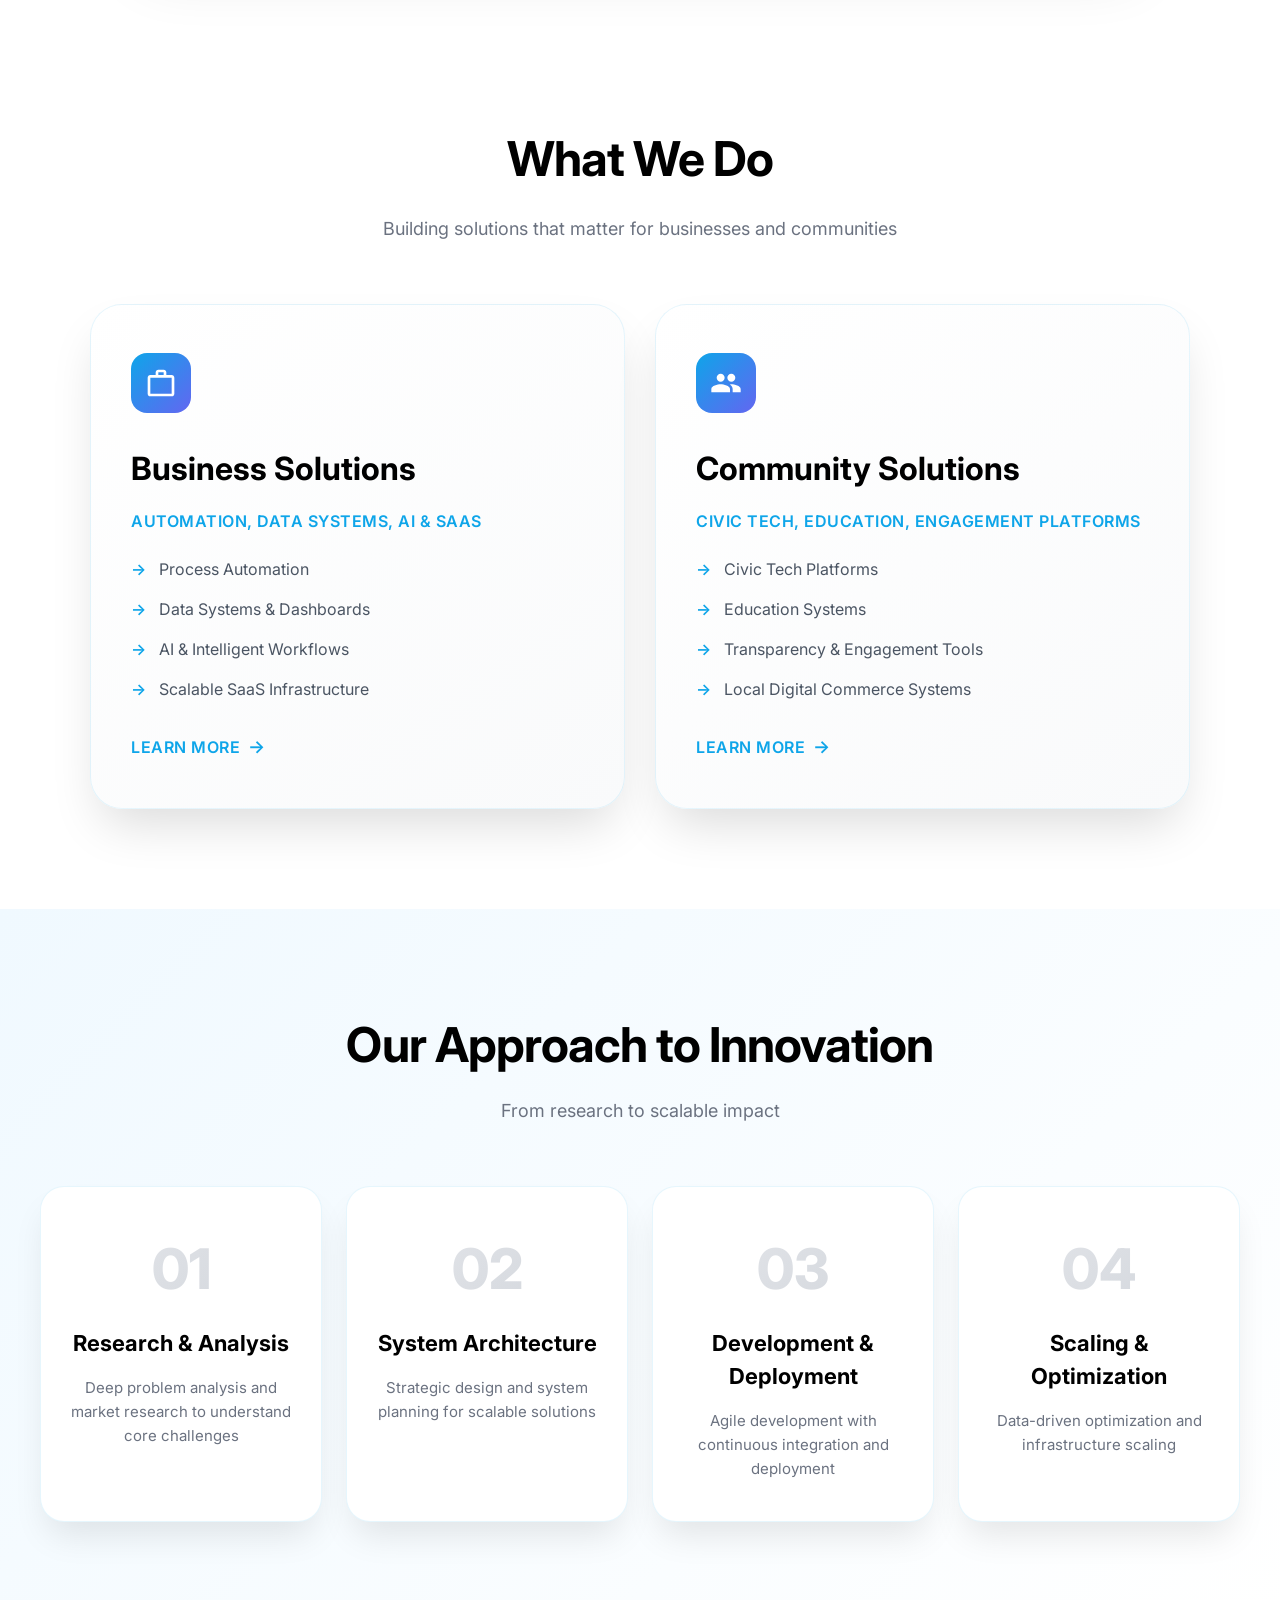
==== commit 4ec7813d: "Update index.html" ====
--- a/index.html
+++ b/index.html
@@ -10,7 +10,7 @@
     <!-- Fonts -->
     <link rel="preconnect" href="https://fonts.googleapis.com">
     <link rel="preconnect" href="https://fonts.gstatic.com" crossorigin>
-    <link href="https://fonts.googleapis.com/css2?family=Inter:wght@300;400;500;600;700&display=swap" rel="stylesheet">
+    <link href="https://fonts.googleapis.com/css2?family=Inter:wght@300;400;500;600;700;800&display=swap" rel="stylesheet">
     
     <style>
         * {
@@ -22,27 +22,27 @@
         body {
             font-family: 'Inter', sans-serif;
             background-color: #ffffff;
-            color: #1a1a1a;
+            color: #000000;
             line-height: 1.5;
         }
 
         .container {
-            max-width: 1200px;
+            max-width: 1280px;
             margin: 0 auto;
-            padding: 0 24px;
-        }
-
-        /* Header Styles */
+            padding: 0 40px;
+        }
+
+        /* Header Section - Exact Match */
         .header {
             position: fixed;
             top: 0;
             left: 0;
             right: 0;
-            background: rgba(255, 255, 255, 0.95);
+            background: rgba(255, 255, 255, 0.98);
             backdrop-filter: blur(10px);
             border-bottom: 1px solid rgba(0, 0, 0, 0.05);
             z-index: 1000;
-            padding: 16px 0;
+            padding: 20px 0;
         }
 
         .nav {
@@ -58,26 +58,35 @@
             text-decoration: none;
         }
 
+        .logo img {
+            height: 32px;
+            width: auto;
+        }
+
         .logo-text {
-            font-weight: 600;
-            font-size: 18px;
+            font-weight: 700;
+            font-size: 24px;
             letter-spacing: -0.02em;
-            color: #000;
+            background: linear-gradient(135deg, #0ea5e9 0%, #6366f1 100%);
+            -webkit-background-clip: text;
+            -webkit-text-fill-color: transparent;
+            background-clip: text;
         }
 
         .nav-links {
             display: flex;
             align-items: center;
-            gap: 32px;
+            gap: 48px;
             list-style: none;
         }
 
         .nav-links a {
             text-decoration: none;
-            color: #4a4a4a;
-            font-size: 15px;
+            color: #1a1a1a;
+            font-size: 16px;
             font-weight: 500;
             transition: color 0.2s;
+            letter-spacing: -0.01em;
         }
 
         .nav-links a:hover {
@@ -87,209 +96,314 @@
         .btn-outline {
             border: 1.5px solid #0ea5e9;
             color: #0ea5e9;
-            padding: 10px 24px;
-            border-radius: 8px;
+            padding: 12px 28px;
+            border-radius: 100px;
             text-decoration: none;
             font-size: 15px;
-            font-weight: 500;
-            transition: all 0.2s;
+            font-weight: 600;
+            transition: all 0.3s;
             background: transparent;
+            letter-spacing: -0.01em;
         }
 
         .btn-outline:hover {
             background: #0ea5e9;
             color: white;
-        }
-
-        /* Hero Section */
+            transform: translateY(-2px);
+            box-shadow: 0 10px 20px rgba(14,165,233,0.15);
+        }
+
+        /* Hero Section - With Background Image/Pattern */
         .hero {
             min-height: 100vh;
             display: flex;
             align-items: center;
-            background: linear-gradient(135deg, #f8fafc 0%, #ffffff 100%);
-            padding: 120px 0 80px;
+            background: linear-gradient(135deg, #f0f9ff 0%, #ffffff 100%);
+            padding: 120px 0 60px;
             position: relative;
             overflow: hidden;
         }
 
+        /* Advanced background pattern */
         .hero::before {
             content: '';
             position: absolute;
-            top: -50%;
+            top: 0;
+            right: 0;
+            width: 100%;
+            height: 100%;
+            background-image: url('[data-uri]');
+            opacity: 0.5;
+            pointer-events: none;
+        }
+
+        .hero::after {
+            content: '';
+            position: absolute;
+            bottom: -30%;
             right: -10%;
             width: 800px;
             height: 800px;
-            background: radial-gradient(circle, rgba(14,165,233,0.03) 0%, rgba(139,92,246,0.03) 100%);
+            background: radial-gradient(circle, rgba(14,165,233,0.05) 0%, rgba(139,92,246,0.05) 70%);
             border-radius: 50%;
             z-index: 0;
         }
 
         .hero-content {
-            max-width: 800px;
+            max-width: 900px;
             position: relative;
-            z-index: 1;
+            z-index: 2;
         }
 
         .hero-title {
-            font-size: 64px;
-            font-weight: 700;
+            font-size: 72px;
+            font-weight: 800;
             line-height: 1.1;
             letter-spacing: -0.03em;
-            color: #0a0a0a;
+            color: #000000;
             margin-bottom: 24px;
         }
 
         .hero-title span {
-            color: #0ea5e9;
+            background: linear-gradient(135deg, #0ea5e9 0%, #6366f1 100%);
+            -webkit-background-clip: text;
+            -webkit-text-fill-color: transparent;
+            background-clip: text;
             display: block;
         }
 
         .hero-subtitle {
             font-size: 18px;
-            color: #4a4a4a;
+            color: #4b5563;
             max-width: 600px;
-            margin-bottom: 40px;
+            margin-bottom: 48px;
             line-height: 1.6;
         }
 
         .hero-buttons {
             display: flex;
-            gap: 16px;
-            margin-bottom: 80px;
+            gap: 20px;
+            margin-bottom: 40px;
         }
 
         .btn-primary {
             background: #0ea5e9;
             color: white;
-            padding: 14px 32px;
-            border-radius: 8px;
+            padding: 16px 36px;
+            border-radius: 100px;
             text-decoration: none;
             font-size: 16px;
-            font-weight: 500;
-            transition: all 0.2s;
+            font-weight: 600;
+            transition: all 0.3s;
             border: none;
             display: inline-block;
+            letter-spacing: -0.01em;
+            box-shadow: 0 4px 6px rgba(14,165,233,0.1);
         }
 
         .btn-primary:hover {
             background: #0284c7;
             transform: translateY(-2px);
-            box-shadow: 0 10px 25px rgba(14,165,233,0.2);
+            box-shadow: 0 20px 30px rgba(14,165,233,0.2);
         }
 
         .btn-secondary {
             border: 1.5px solid #0ea5e9;
             color: #0ea5e9;
-            padding: 14px 32px;
-            border-radius: 8px;
+            padding: 16px 36px;
+            border-radius: 100px;
             text-decoration: none;
             font-size: 16px;
-            font-weight: 500;
-            transition: all 0.2s;
+            font-weight: 600;
+            transition: all 0.3s;
             background: transparent;
+            letter-spacing: -0.01em;
         }
 
         .btn-secondary:hover {
             background: #0ea5e9;
             color: white;
-        }
-
-        /* Scroll Indicator */
-        .scroll-indicator {
+            transform: translateY(-2px);
+        }
+
+        /* Video Section */
+        .video-section {
+            padding: 80px 0;
+            background: white;
+            position: relative;
+        }
+
+        .video-container {
+            max-width: 1000px;
+            margin: 0 auto;
+            border-radius: 24px;
+            overflow: hidden;
+            box-shadow: 0 30px 60px rgba(0,0,0,0.12);
+            position: relative;
+            border: 1px solid rgba(255,255,255,0.1);
+        }
+
+        .video-wrapper {
+            position: relative;
+            aspect-ratio: 16/9;
+            background: #000;
+        }
+
+        .video-wrapper img {
+            width: 100%;
+            height: 100%;
+            object-fit: cover;
+            opacity: 0.8;
+        }
+
+        .video-play-btn {
             position: absolute;
-            bottom: 40px;
+            top: 50%;
             left: 50%;
-            transform: translateX(-50%);
+            transform: translate(-50%, -50%);
+            width: 80px;
+            height: 80px;
+            background: rgba(255,255,255,0.2);
+            backdrop-filter: blur(10px);
+            border: 2px solid rgba(255,255,255,0.3);
+            border-radius: 50%;
             display: flex;
-            flex-direction: column;
             align-items: center;
-            gap: 8px;
-            color: #9ca3af;
-            font-size: 14px;
-        }
-
-        .mouse {
-            width: 26px;
-            height: 40px;
-            border: 2px solid #d1d5db;
-            border-radius: 20px;
-            position: relative;
-        }
-
-        .mouse::before {
-            content: '';
+            justify-content: center;
+            cursor: pointer;
+            transition: all 0.3s;
+        }
+
+        .video-play-btn:hover {
+            background: rgba(14,165,233,0.8);
+            border-color: white;
+            transform: translate(-50%, -50%) scale(1.1);
+        }
+
+        .video-play-btn svg {
+            width: 32px;
+            height: 32px;
+            fill: white;
+            margin-left: 4px;
+        }
+
+        .video-caption {
             position: absolute;
-            top: 8px;
-            left: 50%;
-            transform: translateX(-50%);
-            width: 4px;
-            height: 8px;
-            background: #0ea5e9;
-            border-radius: 2px;
-            animation: scroll 2s infinite;
-        }
-
-        @keyframes scroll {
-            0% { opacity: 1; transform: translateX(-50%) translateY(0); }
-            75% { opacity: 0; transform: translateX(-50%) translateY(20px); }
-            100% { opacity: 0; transform: translateX(-50%) translateY(0); }
-        }
-
-        /* What We Do Section */
+            bottom: 30px;
+            left: 30px;
+            color: white;
+            font-size: 24px;
+            font-weight: 700;
+            text-shadow: 0 2px 10px rgba(0,0,0,0.3);
+        }
+
+        .video-caption span {
+            display: block;
+            font-size: 16px;
+            font-weight: 400;
+            opacity: 0.9;
+            margin-top: 8px;
+        }
+
+        /* What We Do Section - Centered Title */
         .what-we-do {
             padding: 100px 0;
-            background: white;
+            background: #ffffff;
+        }
+
+        .section-header {
+            text-align: center;
+            max-width: 600px;
+            margin: 0 auto 60px;
         }
 
         .section-title {
             font-size: 48px;
             font-weight: 700;
             letter-spacing: -0.02em;
-            margin-bottom: 16px;
-            text-align: center;
+            margin-bottom: 20px;
+            color: #000000;
         }
 
         .section-subtitle {
             font-size: 18px;
             color: #6b7280;
-            text-align: center;
-            max-width: 600px;
-            margin: 0 auto 60px;
+            line-height: 1.6;
         }
 
         .solutions-grid {
             display: grid;
             grid-template-columns: 1fr 1fr;
             gap: 30px;
-            max-width: 1000px;
+            max-width: 1100px;
             margin: 0 auto;
         }
 
+        /* Advanced Tech Cards */
         .solution-card {
-            background: #f9fafb;
+            background: linear-gradient(145deg, #ffffff 0%, #f9fafb 100%);
+            border-radius: 32px;
             padding: 48px 40px;
-            border-radius: 24px;
-            transition: all 0.3s;
+            position: relative;
+            overflow: hidden;
+            border: 1px solid rgba(14,165,233,0.1);
+            box-shadow: 0 25px 50px -12px rgba(0,0,0,0.15);
+            transition: all 0.4s;
+        }
+
+        .solution-card::before {
+            content: '';
+            position: absolute;
+            top: 0;
+            left: 0;
+            right: 0;
+            height: 4px;
+            background: linear-gradient(90deg, #0ea5e9, #6366f1);
+            transform: scaleX(0);
+            transform-origin: left;
+            transition: transform 0.4s;
         }
 
         .solution-card:hover {
-            transform: translateY(-5px);
-            box-shadow: 0 20px 40px rgba(0,0,0,0.08);
+            transform: translateY(-8px);
+            box-shadow: 0 40px 60px -15px rgba(14,165,233,0.3);
+        }
+
+        .solution-card:hover::before {
+            transform: scaleX(1);
+        }
+
+        .card-icon {
+            width: 60px;
+            height: 60px;
+            background: linear-gradient(135deg, #0ea5e9 0%, #6366f1 100%);
+            border-radius: 16px;
+            display: flex;
+            align-items: center;
+            justify-content: center;
+            margin-bottom: 32px;
+        }
+
+        .card-icon svg {
+            width: 32px;
+            height: 32px;
+            fill: white;
         }
 
         .solution-title {
-            font-size: 28px;
-            font-weight: 600;
-            margin-bottom: 12px;
+            font-size: 32px;
+            font-weight: 700;
+            margin-bottom: 16px;
+            color: #000000;
         }
 
         .solution-tags {
             color: #0ea5e9;
             font-size: 16px;
-            font-weight: 500;
+            font-weight: 600;
             margin-bottom: 24px;
-            padding-bottom: 24px;
-            border-bottom: 1px solid #e5e7eb;
+            text-transform: uppercase;
+            letter-spacing: 0.5px;
         }
 
         .solution-list {
@@ -299,9 +413,10 @@
 
         .solution-list li {
             color: #4b5563;
-            margin-bottom: 12px;
-            padding-left: 20px;
+            margin-bottom: 16px;
+            padding-left: 28px;
             position: relative;
+            font-size: 16px;
         }
 
         .solution-list li::before {
@@ -309,133 +424,114 @@
             position: absolute;
             left: 0;
             color: #0ea5e9;
+            font-weight: 600;
         }
 
         .learn-more {
             color: #0ea5e9;
             text-decoration: none;
-            font-weight: 500;
+            font-weight: 600;
+            font-size: 16px;
             display: inline-flex;
             align-items: center;
             gap: 8px;
+            transition: gap 0.3s;
+            text-transform: uppercase;
+            letter-spacing: 0.5px;
         }
 
         .learn-more:hover {
             gap: 12px;
         }
 
-        /* Our Approach Section */
+        .learn-more::after {
+            content: '→';
+            font-size: 18px;
+        }
+
+        /* Approach Section */
         .approach {
             padding: 100px 0;
-            background: #f9fafb;
+            background: linear-gradient(135deg, #f0f9ff 0%, #ffffff 100%);
+            position: relative;
+            overflow: hidden;
+        }
+
+        .approach-header {
+            text-align: center;
+            margin-bottom: 60px;
+        }
+
+        .approach-header h2 {
+            font-size: 48px;
+            font-weight: 700;
+            margin-bottom: 16px;
         }
 
         .approach-grid {
             display: grid;
             grid-template-columns: repeat(4, 1fr);
             gap: 24px;
-            max-width: 1000px;
-            margin: 60px auto 0;
-        }
-
-        .approach-item {
+            max-width: 1200px;
+            margin: 0 auto;
+        }
+
+        .approach-card {
             background: white;
-            padding: 32px;
-            border-radius: 20px;
+            padding: 40px 30px;
+            border-radius: 24px;
             text-align: center;
-            box-shadow: 0 4px 6px rgba(0,0,0,0.02);
+            box-shadow: 0 20px 35px -8px rgba(0,0,0,0.1);
+            border: 1px solid rgba(14,165,233,0.1);
+            transition: all 0.3s;
+        }
+
+        .approach-card:hover {
+            transform: translateY(-5px);
+            border-color: #0ea5e9;
         }
 
         .approach-number {
-            font-size: 48px;
+            font-size: 56px;
+            font-weight: 800;
+            background: linear-gradient(135deg, #e5e7eb 0%, #d1d5db 100%);
+            -webkit-background-clip: text;
+            -webkit-text-fill-color: transparent;
+            background-clip: text;
+            margin-bottom: 16px;
+        }
+
+        .approach-card h3 {
+            font-size: 22px;
             font-weight: 700;
-            color: #e5e7eb;
             margin-bottom: 16px;
-        }
-
-        .approach-item h3 {
-            font-size: 20px;
-            margin-bottom: 12px;
-        }
-
-        .approach-item p {
+            color: #000000;
+        }
+
+        .approach-card p {
             color: #6b7280;
-            font-size: 14px;
+            font-size: 15px;
             line-height: 1.6;
         }
 
-        /* Navigation buttons */
-        .nav-buttons {
-            display: flex;
-            justify-content: center;
-            gap: 16px;
-            margin: 40px 0;
-        }
-
-        .nav-btn {
-            padding: 12px 24px;
-            border: 1px solid #e5e7eb;
-            background: white;
-            border-radius: 8px;
-            color: #4b5563;
-            text-decoration: none;
-            font-size: 14px;
-            font-weight: 500;
-            transition: all 0.2s;
-        }
-
-        .nav-btn:hover {
-            border-color: #0ea5e9;
-            color: #0ea5e9;
-        }
-
-        /* Footer */
-        .footer {
-            background: #111827;
-            color: white;
-            padding: 60px 0 30px;
-        }
-
-        .footer-content {
-            display: flex;
-            justify-content: space-between;
-            align-items: center;
-            margin-bottom: 40px;
-        }
-
-        .footer-logo {
-            color: white;
-            font-size: 20px;
-            font-weight: 600;
-        }
-
-        .footer-links {
-            display: flex;
-            gap: 40px;
-        }
-
-        .footer-links a {
-            color: #9ca3af;
-            text-decoration: none;
-            font-size: 14px;
-        }
-
-        .footer-links a:hover {
-            color: white;
-        }
-
-        .footer-bottom {
-            border-top: 1px solid #1f2937;
-            padding-top: 30px;
-            text-align: center;
-            color: #6b7280;
-            font-size: 14px;
-        }
-
         /* Responsive */
+        @media (max-width: 1024px) {
+            .hero-title {
+                font-size: 56px;
+            }
+            
+            .approach-grid {
+                grid-template-columns: repeat(2, 1fr);
+            }
+        }
+
         @media (max-width: 768px) {
+            .nav-links {
+                display: none;
+            }
+            
             .hero-title {
-                font-size: 40px;
+                font-size: 42px;
             }
             
             .solutions-grid {
@@ -443,42 +539,19 @@
             }
             
             .approach-grid {
-                grid-template-columns: 1fr 1fr;
-            }
-            
-            .nav-links {
-                display: none;
-            }
-            
-            .footer-content {
-                flex-direction: column;
-                gap: 20px;
-            }
-            
-            .footer-links {
-                flex-wrap: wrap;
-                justify-content: center;
-            }
-        }
-
-        @media (max-width: 480px) {
-            .approach-grid {
                 grid-template-columns: 1fr;
             }
             
-            .hero-buttons {
-                flex-direction: column;
-            }
-            
-            .btn-primary, .btn-secondary {
-                width: 100%;
-                text-align: center;
+            .video-caption {
+                font-size: 18px;
+                bottom: 20px;
+                left: 20px;
             }
         }
     </style>
 </head>
 <body>
-    <!-- Header exactly like mockup -->
+    <!-- Header - Exact Match with larger logo and gradient text -->
     <header class="header">
         <div class="container">
             <nav class="nav">
@@ -493,13 +566,13 @@
                     <li><a href="contact.html">Contact</a></li>
                 </ul>
                 
-                <a href="contact.html" class="btn-outline">Get in Touch</a>
+                <a href="contact.html" class="btn-outline">Get In Touch</a>
             </nav>
         </div>
     </header>
 
     <main>
-        <!-- Hero Section exactly like mockup -->
+        <!-- Hero Section with Background Pattern -->
         <section class="hero">
             <div class="container">
                 <div class="hero-content">
@@ -518,23 +591,44 @@
                     </div>
                 </div>
             </div>
-            
-            <!-- Scroll indicator -->
-            <div class="scroll-indicator">
-                <div class="mouse"></div>
-                <span>Scroll</span>
+        </section>
+
+        <!-- Video Section - Advanced Tech Card -->
+        <section class="video-section">
+            <div class="container">
+                <div class="video-container">
+                    <div class="video-wrapper">
+                        <img src="https://images.unsplash.com/photo-1555949963-aa79dcee981c?ixlib=rb-4.0.3&auto=format&fit=crop&w=2340&q=80" alt="Tech Innovation">
+                        <div class="video-play-btn">
+                            <svg viewBox="0 0 24 24">
+                                <path d="M8 5v14l11-7z"/>
+                            </svg>
+                        </div>
+                        <div class="video-caption">
+                            Our Approach to Innovation
+                            <span>Watch how we build scalable solutions</span>
+                        </div>
+                    </div>
+                </div>
             </div>
         </section>
 
-        <!-- What We Do Section matching mockup -->
+        <!-- What We Do Section - Centered Title -->
         <section class="what-we-do">
             <div class="container">
-                <h2 class="section-title">What We Do</h2>
-                <p class="section-subtitle">Building solutions that matter for businesses and communities</p>
+                <div class="section-header">
+                    <h2 class="section-title">What We Do</h2>
+                    <p class="section-subtitle">Building solutions that matter for businesses and communities</p>
+                </div>
                 
                 <div class="solutions-grid">
-                    <!-- Business Solutions -->
+                    <!-- Business Solutions Card - Advanced -->
                     <div class="solution-card">
+                        <div class="card-icon">
+                            <svg viewBox="0 0 24 24">
+                                <path d="M20 6h-4V4c0-1.1-.9-2-2-2h-4c-1.1 0-2 .9-2 2v2H4c-1.1 0-2 .9-2 2v12c0 1.1.9 2 2 2h16c1.1 0 2-.9 2-2V8c0-1.1-.9-2-2-2zM10 4h4v2h-4V4zm10 16H4V8h16v12z"/>
+                            </svg>
+                        </div>
                         <h3 class="solution-title">Business Solutions</h3>
                         <p class="solution-tags">Automation, Data Systems, AI & SaaS</p>
                         <ul class="solution-list">
@@ -543,11 +637,16 @@
                             <li>AI & Intelligent Workflows</li>
                             <li>Scalable SaaS Infrastructure</li>
                         </ul>
-                        <a href="services.html#business" class="learn-more">Learn More →</a>
+                        <a href="services.html#business" class="learn-more">Learn More</a>
                     </div>
                     
-                    <!-- Community Solutions -->
+                    <!-- Community Solutions Card - Advanced -->
                     <div class="solution-card">
+                        <div class="card-icon">
+                            <svg viewBox="0 0 24 24">
+                                <path d="M16 11c1.66 0 2.99-1.34 2.99-3S17.66 5 16 5c-1.66 0-3 1.34-3 3s1.34 3 3 3zm-8 0c1.66 0 2.99-1.34 2.99-3S9.66 5 8 5C6.34 5 5 6.34 5 8s1.34 3 3 3zm0 2c-2.33 0-7 1.17-7 3.5V19h14v-2.5c0-2.33-4.67-3.5-7-3.5zm8 0c-.29 0-.62.02-1 .05 1.16.84 2 1.87 2 3.45V19h6v-2.5c0-2.33-4.67-3.5-7-3.5z"/>
+                            </svg>
+                        </div>
                         <h3 class="solution-title">Community Solutions</h3>
                         <p class="solution-tags">Civic Tech, Education, Engagement Platforms</p>
                         <ul class="solution-list">
@@ -556,7 +655,7 @@
                             <li>Transparency & Engagement Tools</li>
                             <li>Local Digital Commerce Systems</li>
                         </ul>
-                        <a href="services.html#community" class="learn-more">Learn More →</a>
+                        <a href="services.html#community" class="learn-more">Learn More</a>
                     </div>
                 </div>
             </div>
@@ -565,62 +664,38 @@
         <!-- Our Approach Section -->
         <section class="approach">
             <div class="container">
-                <h2 class="section-title">Our Approach to Innovation</h2>
-                <p class="section-subtitle">From research to scalable impact</p>
+                <div class="approach-header">
+                    <h2 class="section-title">Our Approach to Innovation</h2>
+                    <p class="section-subtitle">From research to scalable impact</p>
+                </div>
                 
                 <div class="approach-grid">
-                    <div class="approach-item">
+                    <div class="approach-card">
                         <div class="approach-number">01</div>
                         <h3>Research & Analysis</h3>
-                        <p>Deep problem analysis and market research</p>
+                        <p>Deep problem analysis and market research to understand core challenges</p>
                     </div>
                     
-                    <div class="approach-item">
+                    <div class="approach-card">
                         <div class="approach-number">02</div>
                         <h3>System Architecture</h3>
-                        <p>Strategic design for scalable solutions</p>
+                        <p>Strategic design and system planning for scalable solutions</p>
                     </div>
                     
-                    <div class="approach-item">
+                    <div class="approach-card">
                         <div class="approach-number">03</div>
                         <h3>Development & Deployment</h3>
-                        <p>Agile development and CI/CD</p>
+                        <p>Agile development with continuous integration and deployment</p>
                     </div>
                     
-                    <div class="approach-item">
+                    <div class="approach-card">
                         <div class="approach-number">04</div>
                         <h3>Scaling & Optimization</h3>
-                        <p>Data-driven growth and optimization</p>
+                        <p>Data-driven optimization and infrastructure scaling</p>
                     </div>
-                </div>
-                
-                <!-- Navigation Buttons -->
-                <div class="nav-buttons">
-                    <a href="about.html" class="nav-btn">About Us</a>
-                    <a href="case-studies.html" class="nav-btn">Case Studies</a>
-                    <a href="contact.html" class="nav-btn">Contact</a>
                 </div>
             </div>
         </section>
     </main>
-
-    <!-- Footer -->
-    <footer class="footer">
-        <div class="container">
-            <div class="footer-content">
-                <div class="footer-logo">igh STUDIO</div>
-                <div class="footer-links">
-                    <a href="about.html">About</a>
-                    <a href="services.html">Services</a>
-                    <a href="case-studies.html">Case Studies</a>
-                    <a href="contact.html">Contact</a>
-                    <a href="#">Privacy</a>
-                </div>
-            </div>
-            <div class="footer-bottom">
-                <p>&copy; 2024 igh STUDIO. All rights reserved.</p>
-            </div>
-        </div>
-    </footer>
 </body>
 </html>
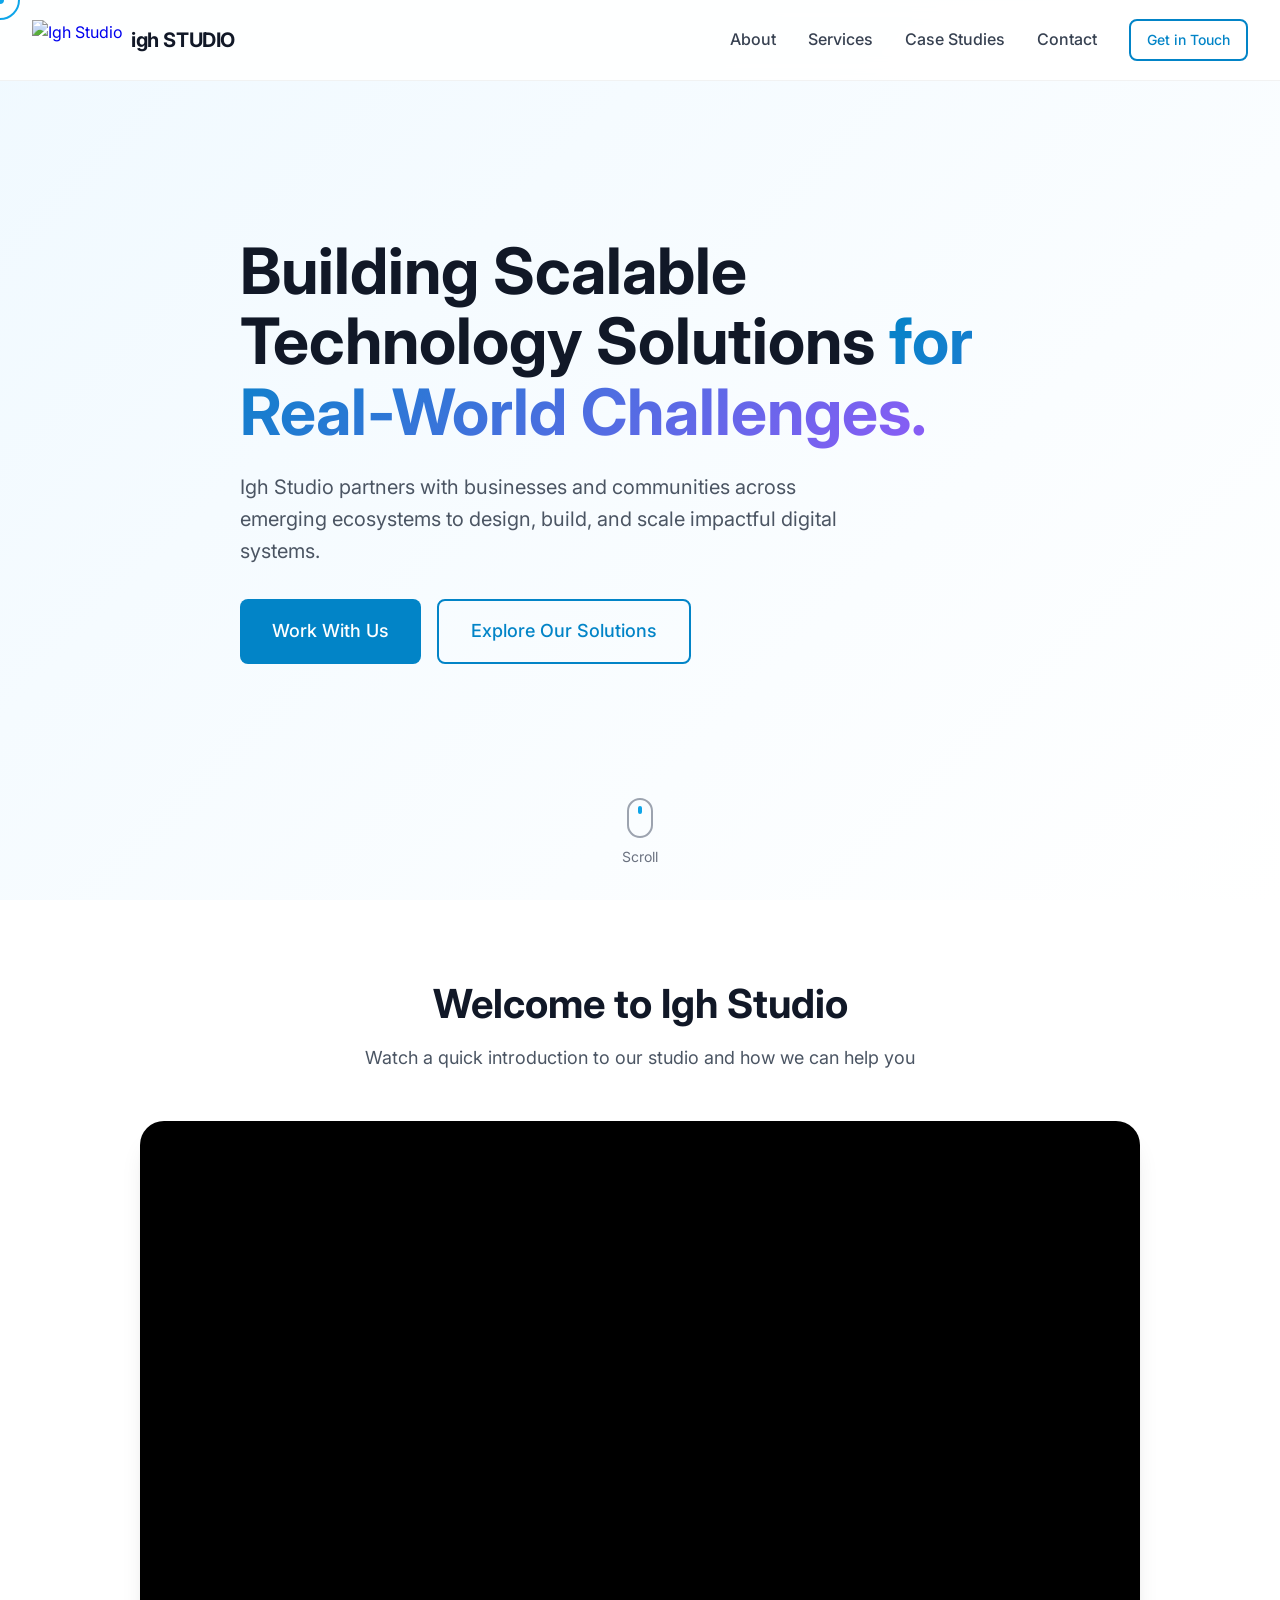
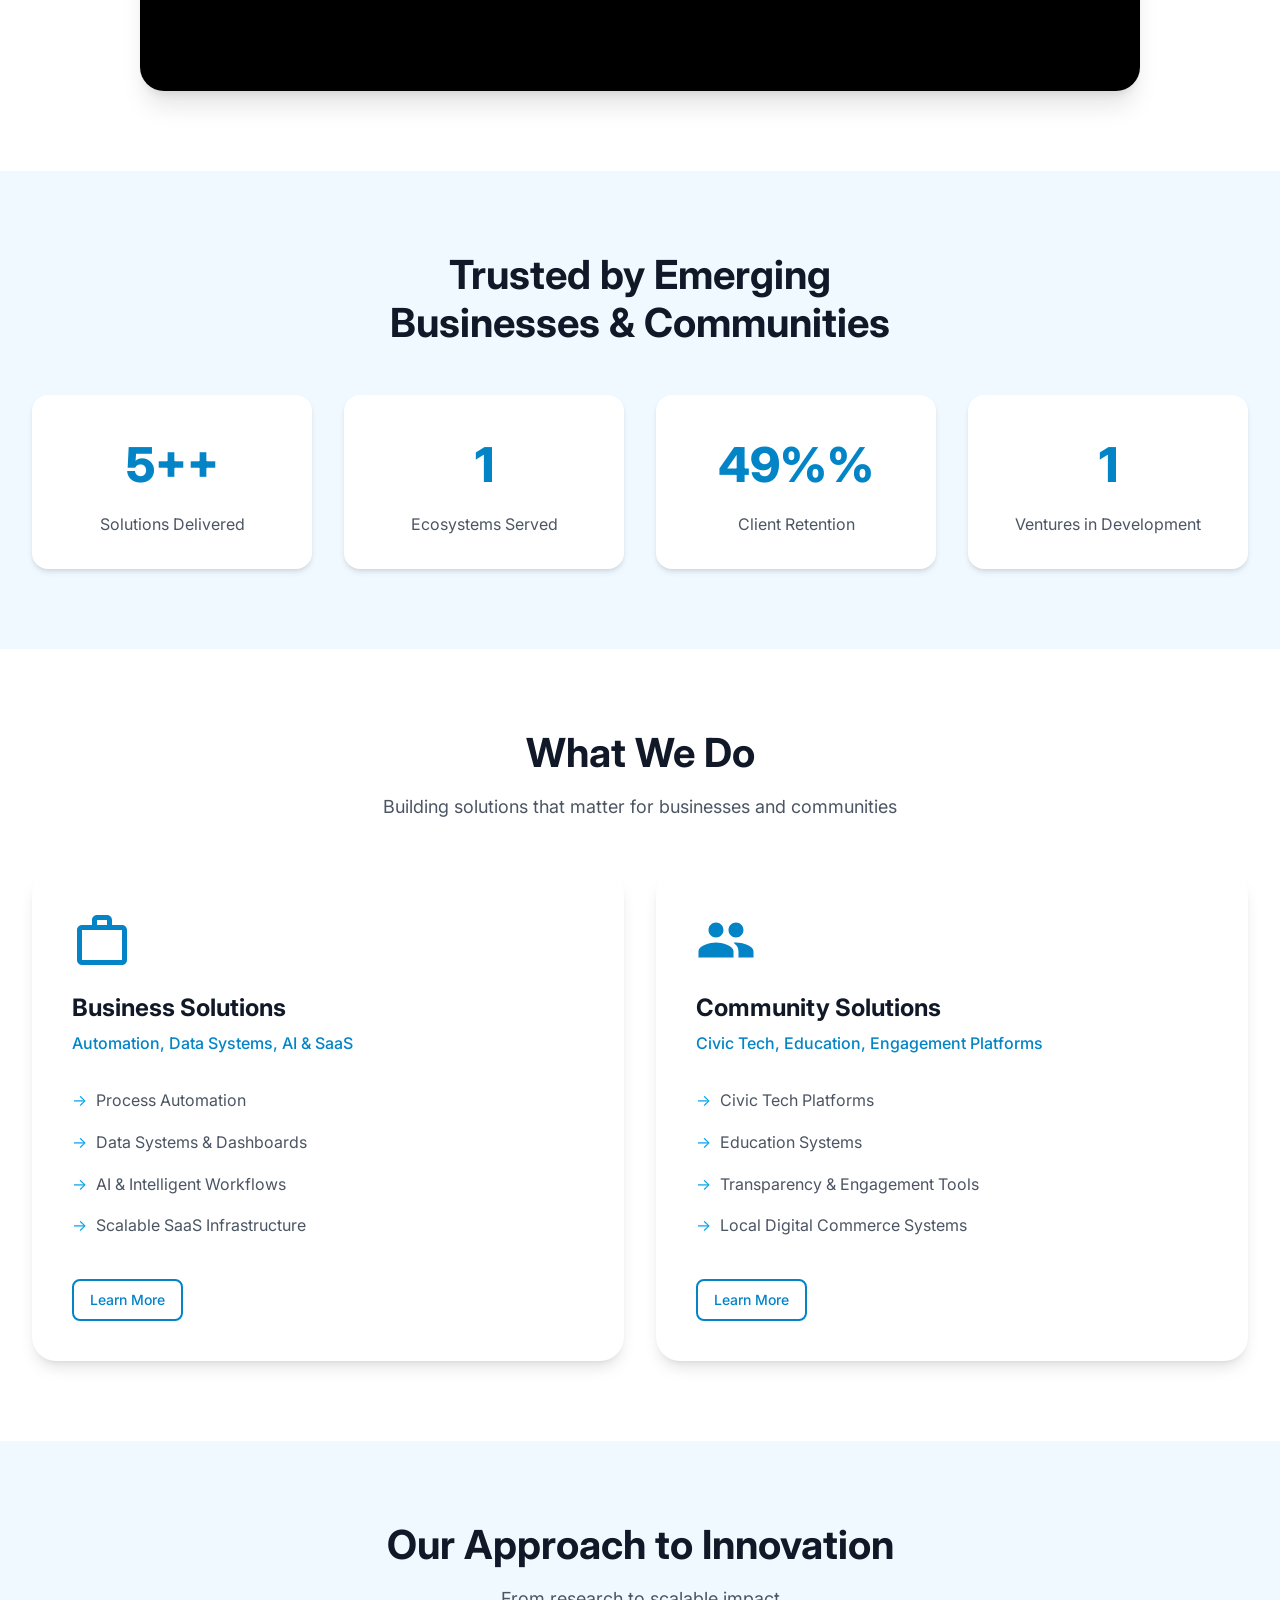
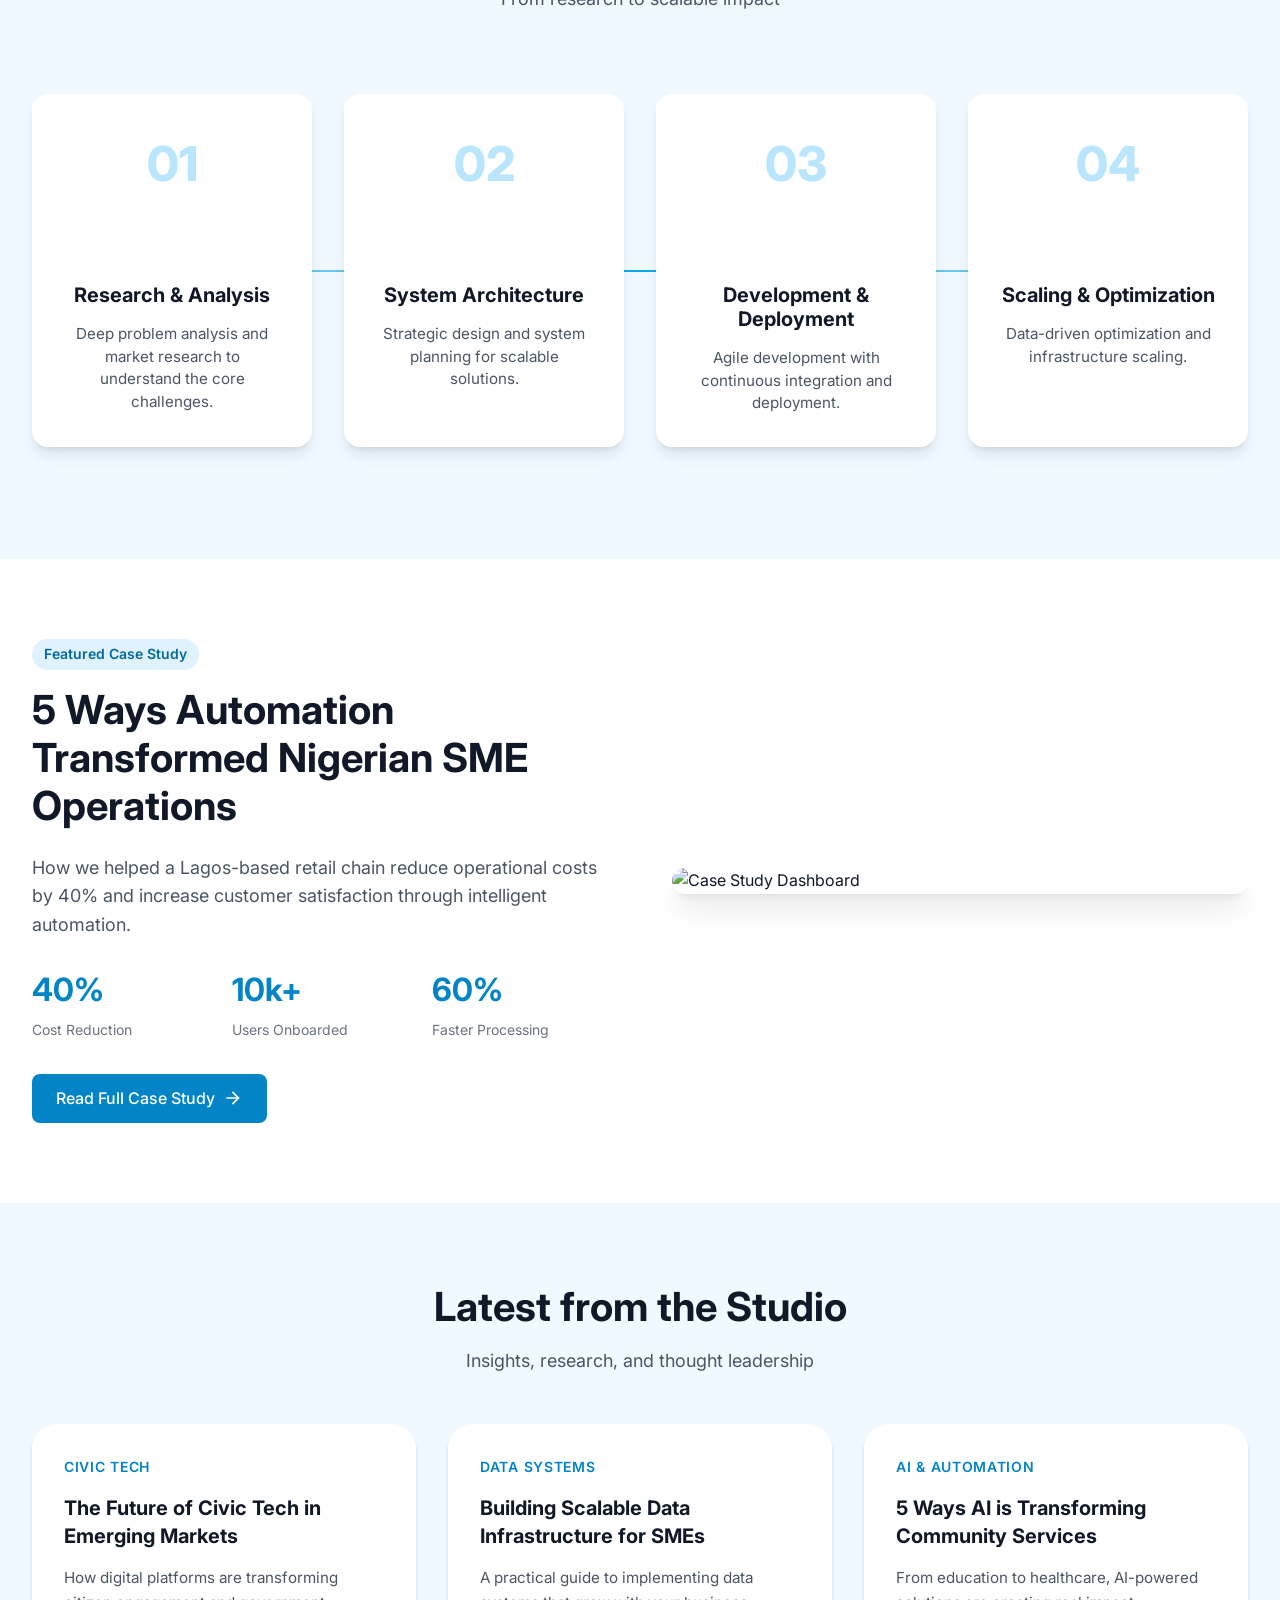
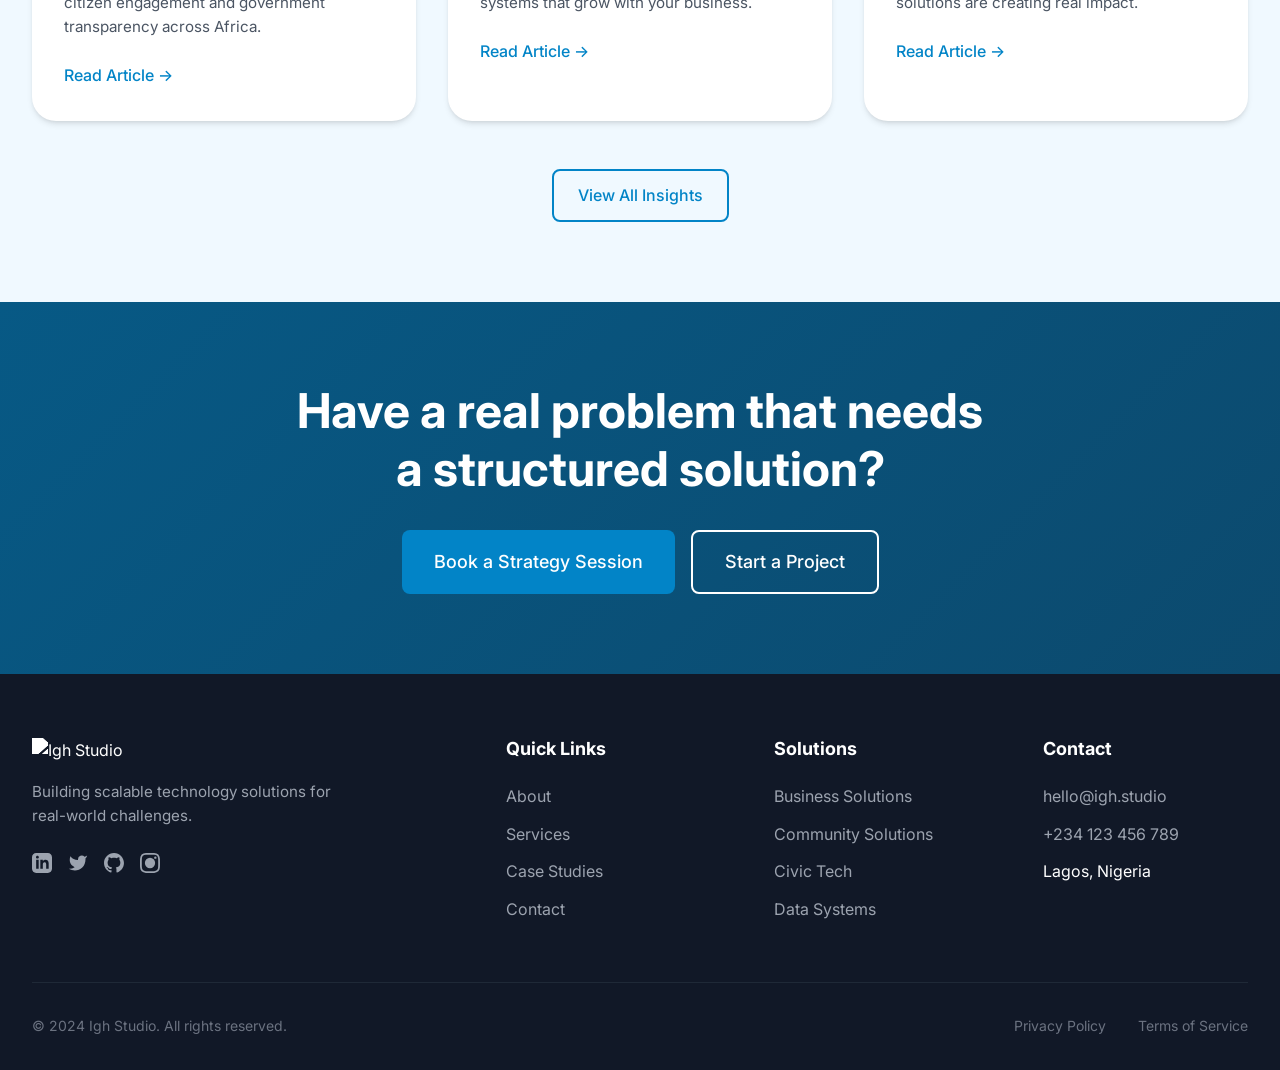
==== commit aad8989d: "Update index.html" ====
--- a/index.html
+++ b/index.html
@@ -4,698 +4,480 @@
     <meta charset="UTF-8">
     <meta name="viewport" content="width=device-width, initial-scale=1.0">
     
-    <title>igh STUDIO - Building Scalable Technology Solutions</title>
-    <meta name="description" content="Igh Studio partners with businesses and communities across emerging ecosystems to design, build, and scale impactful digital systems.">
+    <!-- Primary Meta Tags -->
+    <title>Igh Studio - Building Scalable Technology Solutions</title>
+    <meta name="title" content="Igh Studio - Building Scalable Technology Solutions for Real-World Challenges">
+    <meta name="description" content="We design and build technology solutions that solve real business and community challenges across emerging ecosystems.">
+    <meta name="keywords" content="tech studio, software development, civic tech, business solutions, africa tech">
+    <meta name="author" content="Igh Studio">
+    
+    <!-- Open Graph / Facebook -->
+    <meta property="og:type" content="website">
+    <meta property="og:url" content="https://igh.studio">
+    <meta property="og:title" content="Igh Studio - Building Scalable Technology Solutions">
+    <meta property="og:description" content="We design and build technology solutions that solve real business and community challenges across emerging ecosystems.">
+    <meta property="og:image" content="/images/og-image.jpg">
+    
+    <!-- Twitter -->
+    <meta property="twitter:card" content="summary_large_image">
+    <meta property="twitter:url" content="https://igh.studio">
+    <meta property="twitter:title" content="Igh Studio - Building Scalable Technology Solutions">
+    <meta property="twitter:description" content="We design and build technology solutions that solve real business and community challenges across emerging ecosystems.">
+    <meta property="twitter:image" content="/images/og-image.jpg">
     
     <!-- Fonts -->
     <link rel="preconnect" href="https://fonts.googleapis.com">
     <link rel="preconnect" href="https://fonts.gstatic.com" crossorigin>
     <link href="https://fonts.googleapis.com/css2?family=Inter:wght@300;400;500;600;700;800&display=swap" rel="stylesheet">
     
-    <style>
-        * {
-            margin: 0;
-            padding: 0;
-            box-sizing: border-box;
-        }
-
-        body {
-            font-family: 'Inter', sans-serif;
-            background-color: #ffffff;
-            color: #000000;
-            line-height: 1.5;
-        }
-
-        .container {
-            max-width: 1280px;
-            margin: 0 auto;
-            padding: 0 40px;
-        }
-
-        /* Header Section - Exact Match */
-        .header {
-            position: fixed;
-            top: 0;
-            left: 0;
-            right: 0;
-            background: rgba(255, 255, 255, 0.98);
-            backdrop-filter: blur(10px);
-            border-bottom: 1px solid rgba(0, 0, 0, 0.05);
-            z-index: 1000;
-            padding: 20px 0;
-        }
-
-        .nav {
-            display: flex;
-            align-items: center;
-            justify-content: space-between;
-        }
-
-        .logo {
-            display: flex;
-            align-items: center;
-            gap: 8px;
-            text-decoration: none;
-        }
-
-        .logo img {
-            height: 32px;
-            width: auto;
-        }
-
-        .logo-text {
-            font-weight: 700;
-            font-size: 24px;
-            letter-spacing: -0.02em;
-            background: linear-gradient(135deg, #0ea5e9 0%, #6366f1 100%);
-            -webkit-background-clip: text;
-            -webkit-text-fill-color: transparent;
-            background-clip: text;
-        }
-
-        .nav-links {
-            display: flex;
-            align-items: center;
-            gap: 48px;
-            list-style: none;
-        }
-
-        .nav-links a {
-            text-decoration: none;
-            color: #1a1a1a;
-            font-size: 16px;
-            font-weight: 500;
-            transition: color 0.2s;
-            letter-spacing: -0.01em;
-        }
-
-        .nav-links a:hover {
-            color: #0ea5e9;
-        }
-
-        .btn-outline {
-            border: 1.5px solid #0ea5e9;
-            color: #0ea5e9;
-            padding: 12px 28px;
-            border-radius: 100px;
-            text-decoration: none;
-            font-size: 15px;
-            font-weight: 600;
-            transition: all 0.3s;
-            background: transparent;
-            letter-spacing: -0.01em;
-        }
-
-        .btn-outline:hover {
-            background: #0ea5e9;
-            color: white;
-            transform: translateY(-2px);
-            box-shadow: 0 10px 20px rgba(14,165,233,0.15);
-        }
-
-        /* Hero Section - With Background Image/Pattern */
-        .hero {
-            min-height: 100vh;
-            display: flex;
-            align-items: center;
-            background: linear-gradient(135deg, #f0f9ff 0%, #ffffff 100%);
-            padding: 120px 0 60px;
-            position: relative;
-            overflow: hidden;
-        }
-
-        /* Advanced background pattern */
-        .hero::before {
-            content: '';
-            position: absolute;
-            top: 0;
-            right: 0;
-            width: 100%;
-            height: 100%;
-            background-image: url('[data-uri]');
-            opacity: 0.5;
-            pointer-events: none;
-        }
-
-        .hero::after {
-            content: '';
-            position: absolute;
-            bottom: -30%;
-            right: -10%;
-            width: 800px;
-            height: 800px;
-            background: radial-gradient(circle, rgba(14,165,233,0.05) 0%, rgba(139,92,246,0.05) 70%);
-            border-radius: 50%;
-            z-index: 0;
-        }
-
-        .hero-content {
-            max-width: 900px;
-            position: relative;
-            z-index: 2;
-        }
-
-        .hero-title {
-            font-size: 72px;
-            font-weight: 800;
-            line-height: 1.1;
-            letter-spacing: -0.03em;
-            color: #000000;
-            margin-bottom: 24px;
-        }
-
-        .hero-title span {
-            background: linear-gradient(135deg, #0ea5e9 0%, #6366f1 100%);
-            -webkit-background-clip: text;
-            -webkit-text-fill-color: transparent;
-            background-clip: text;
-            display: block;
-        }
-
-        .hero-subtitle {
-            font-size: 18px;
-            color: #4b5563;
-            max-width: 600px;
-            margin-bottom: 48px;
-            line-height: 1.6;
-        }
-
-        .hero-buttons {
-            display: flex;
-            gap: 20px;
-            margin-bottom: 40px;
-        }
-
-        .btn-primary {
-            background: #0ea5e9;
-            color: white;
-            padding: 16px 36px;
-            border-radius: 100px;
-            text-decoration: none;
-            font-size: 16px;
-            font-weight: 600;
-            transition: all 0.3s;
-            border: none;
-            display: inline-block;
-            letter-spacing: -0.01em;
-            box-shadow: 0 4px 6px rgba(14,165,233,0.1);
-        }
-
-        .btn-primary:hover {
-            background: #0284c7;
-            transform: translateY(-2px);
-            box-shadow: 0 20px 30px rgba(14,165,233,0.2);
-        }
-
-        .btn-secondary {
-            border: 1.5px solid #0ea5e9;
-            color: #0ea5e9;
-            padding: 16px 36px;
-            border-radius: 100px;
-            text-decoration: none;
-            font-size: 16px;
-            font-weight: 600;
-            transition: all 0.3s;
-            background: transparent;
-            letter-spacing: -0.01em;
-        }
-
-        .btn-secondary:hover {
-            background: #0ea5e9;
-            color: white;
-            transform: translateY(-2px);
-        }
-
-        /* Video Section */
-        .video-section {
-            padding: 80px 0;
-            background: white;
-            position: relative;
-        }
-
-        .video-container {
-            max-width: 1000px;
-            margin: 0 auto;
-            border-radius: 24px;
-            overflow: hidden;
-            box-shadow: 0 30px 60px rgba(0,0,0,0.12);
-            position: relative;
-            border: 1px solid rgba(255,255,255,0.1);
-        }
-
-        .video-wrapper {
-            position: relative;
-            aspect-ratio: 16/9;
-            background: #000;
-        }
-
-        .video-wrapper img {
-            width: 100%;
-            height: 100%;
-            object-fit: cover;
-            opacity: 0.8;
-        }
-
-        .video-play-btn {
-            position: absolute;
-            top: 50%;
-            left: 50%;
-            transform: translate(-50%, -50%);
-            width: 80px;
-            height: 80px;
-            background: rgba(255,255,255,0.2);
-            backdrop-filter: blur(10px);
-            border: 2px solid rgba(255,255,255,0.3);
-            border-radius: 50%;
-            display: flex;
-            align-items: center;
-            justify-content: center;
-            cursor: pointer;
-            transition: all 0.3s;
-        }
-
-        .video-play-btn:hover {
-            background: rgba(14,165,233,0.8);
-            border-color: white;
-            transform: translate(-50%, -50%) scale(1.1);
-        }
-
-        .video-play-btn svg {
-            width: 32px;
-            height: 32px;
-            fill: white;
-            margin-left: 4px;
-        }
-
-        .video-caption {
-            position: absolute;
-            bottom: 30px;
-            left: 30px;
-            color: white;
-            font-size: 24px;
-            font-weight: 700;
-            text-shadow: 0 2px 10px rgba(0,0,0,0.3);
-        }
-
-        .video-caption span {
-            display: block;
-            font-size: 16px;
-            font-weight: 400;
-            opacity: 0.9;
-            margin-top: 8px;
-        }
-
-        /* What We Do Section - Centered Title */
-        .what-we-do {
-            padding: 100px 0;
-            background: #ffffff;
-        }
-
-        .section-header {
-            text-align: center;
-            max-width: 600px;
-            margin: 0 auto 60px;
-        }
-
-        .section-title {
-            font-size: 48px;
-            font-weight: 700;
-            letter-spacing: -0.02em;
-            margin-bottom: 20px;
-            color: #000000;
-        }
-
-        .section-subtitle {
-            font-size: 18px;
-            color: #6b7280;
-            line-height: 1.6;
-        }
-
-        .solutions-grid {
-            display: grid;
-            grid-template-columns: 1fr 1fr;
-            gap: 30px;
-            max-width: 1100px;
-            margin: 0 auto;
-        }
-
-        /* Advanced Tech Cards */
-        .solution-card {
-            background: linear-gradient(145deg, #ffffff 0%, #f9fafb 100%);
-            border-radius: 32px;
-            padding: 48px 40px;
-            position: relative;
-            overflow: hidden;
-            border: 1px solid rgba(14,165,233,0.1);
-            box-shadow: 0 25px 50px -12px rgba(0,0,0,0.15);
-            transition: all 0.4s;
-        }
-
-        .solution-card::before {
-            content: '';
-            position: absolute;
-            top: 0;
-            left: 0;
-            right: 0;
-            height: 4px;
-            background: linear-gradient(90deg, #0ea5e9, #6366f1);
-            transform: scaleX(0);
-            transform-origin: left;
-            transition: transform 0.4s;
-        }
-
-        .solution-card:hover {
-            transform: translateY(-8px);
-            box-shadow: 0 40px 60px -15px rgba(14,165,233,0.3);
-        }
-
-        .solution-card:hover::before {
-            transform: scaleX(1);
-        }
-
-        .card-icon {
-            width: 60px;
-            height: 60px;
-            background: linear-gradient(135deg, #0ea5e9 0%, #6366f1 100%);
-            border-radius: 16px;
-            display: flex;
-            align-items: center;
-            justify-content: center;
-            margin-bottom: 32px;
-        }
-
-        .card-icon svg {
-            width: 32px;
-            height: 32px;
-            fill: white;
-        }
-
-        .solution-title {
-            font-size: 32px;
-            font-weight: 700;
-            margin-bottom: 16px;
-            color: #000000;
-        }
-
-        .solution-tags {
-            color: #0ea5e9;
-            font-size: 16px;
-            font-weight: 600;
-            margin-bottom: 24px;
-            text-transform: uppercase;
-            letter-spacing: 0.5px;
-        }
-
-        .solution-list {
-            list-style: none;
-            margin-bottom: 32px;
-        }
-
-        .solution-list li {
-            color: #4b5563;
-            margin-bottom: 16px;
-            padding-left: 28px;
-            position: relative;
-            font-size: 16px;
-        }
-
-        .solution-list li::before {
-            content: '→';
-            position: absolute;
-            left: 0;
-            color: #0ea5e9;
-            font-weight: 600;
-        }
-
-        .learn-more {
-            color: #0ea5e9;
-            text-decoration: none;
-            font-weight: 600;
-            font-size: 16px;
-            display: inline-flex;
-            align-items: center;
-            gap: 8px;
-            transition: gap 0.3s;
-            text-transform: uppercase;
-            letter-spacing: 0.5px;
-        }
-
-        .learn-more:hover {
-            gap: 12px;
-        }
-
-        .learn-more::after {
-            content: '→';
-            font-size: 18px;
-        }
-
-        /* Approach Section */
-        .approach {
-            padding: 100px 0;
-            background: linear-gradient(135deg, #f0f9ff 0%, #ffffff 100%);
-            position: relative;
-            overflow: hidden;
-        }
-
-        .approach-header {
-            text-align: center;
-            margin-bottom: 60px;
-        }
-
-        .approach-header h2 {
-            font-size: 48px;
-            font-weight: 700;
-            margin-bottom: 16px;
-        }
-
-        .approach-grid {
-            display: grid;
-            grid-template-columns: repeat(4, 1fr);
-            gap: 24px;
-            max-width: 1200px;
-            margin: 0 auto;
-        }
-
-        .approach-card {
-            background: white;
-            padding: 40px 30px;
-            border-radius: 24px;
-            text-align: center;
-            box-shadow: 0 20px 35px -8px rgba(0,0,0,0.1);
-            border: 1px solid rgba(14,165,233,0.1);
-            transition: all 0.3s;
-        }
-
-        .approach-card:hover {
-            transform: translateY(-5px);
-            border-color: #0ea5e9;
-        }
-
-        .approach-number {
-            font-size: 56px;
-            font-weight: 800;
-            background: linear-gradient(135deg, #e5e7eb 0%, #d1d5db 100%);
-            -webkit-background-clip: text;
-            -webkit-text-fill-color: transparent;
-            background-clip: text;
-            margin-bottom: 16px;
-        }
-
-        .approach-card h3 {
-            font-size: 22px;
-            font-weight: 700;
-            margin-bottom: 16px;
-            color: #000000;
-        }
-
-        .approach-card p {
-            color: #6b7280;
-            font-size: 15px;
-            line-height: 1.6;
-        }
-
-        /* Responsive */
-        @media (max-width: 1024px) {
-            .hero-title {
-                font-size: 56px;
-            }
-            
-            .approach-grid {
-                grid-template-columns: repeat(2, 1fr);
-            }
-        }
-
-        @media (max-width: 768px) {
-            .nav-links {
-                display: none;
-            }
-            
-            .hero-title {
-                font-size: 42px;
-            }
-            
-            .solutions-grid {
-                grid-template-columns: 1fr;
-            }
-            
-            .approach-grid {
-                grid-template-columns: 1fr;
-            }
-            
-            .video-caption {
-                font-size: 18px;
-                bottom: 20px;
-                left: 20px;
-            }
-        }
-    </style>
+    <!-- CSS -->
+    <link rel="stylesheet" href="css/style.css">
+    <link rel="stylesheet" href="css/animations.css">
+    
+    <!-- Favicon -->
+    <link rel="icon" type="image/x-icon" href="/favicon.ico">
 </head>
 <body>
-    <!-- Header - Exact Match with larger logo and gradient text -->
+    <!-- Custom cursor (for desktop) -->
+    <div class="custom-cursor"></div>
+    <div class="custom-cursor-follower"></div>
+
+    <!-- Header -->
     <header class="header">
         <div class="container">
-            <nav class="nav">
+            <nav class="navbar">
                 <a href="/" class="logo">
+                    <img src="images/logo.svg" alt="Igh Studio" class="logo-img">
                     <span class="logo-text">igh STUDIO</span>
                 </a>
                 
-                <ul class="nav-links">
-                    <li><a href="about.html">About</a></li>
-                    <li><a href="services.html">Services</a></li>
-                    <li><a href="case-studies.html">Case Studies</a></li>
-                    <li><a href="contact.html">Contact</a></li>
-                </ul>
-                
-                <a href="contact.html" class="btn-outline">Get In Touch</a>
+                <div class="nav-menu">
+                    <ul class="nav-links">
+                        <li><a href="#about" class="nav-link">About</a></li>
+                        <li><a href="#services" class="nav-link">Services</a></li>
+                        <li><a href="#case-studies" class="nav-link">Case Studies</a></li>
+                        <li><a href="#contact" class="nav-link">Contact</a></li>
+                    </ul>
+                    <a href="#contact" class="btn btn-outline btn-small">Get in Touch</a>
+                </div>
+                
+                <button class="mobile-menu-btn" aria-label="Menu">
+                    <span></span>
+                    <span></span>
+                    <span></span>
+                </button>
             </nav>
         </div>
     </header>
 
     <main>
-        <!-- Hero Section with Background Pattern -->
-        <section class="hero">
-            <div class="container">
-                <div class="hero-content">
+        <!-- Hero Section -->
+        <section id="hero" class="hero">
+            <div class="hero-particles" id="particles"></div>
+            <div class="container">
+                <div class="hero-content animate-on-load">
                     <h1 class="hero-title">
                         Building Scalable Technology Solutions
-                        <span>for Real-World Challenges.</span>
+                        <span class="gradient-text">for Real-World Challenges.</span>
                     </h1>
-                    
                     <p class="hero-subtitle">
-                        Igh Studio partners with businesses and communities across emerging ecosystems to design, build, and scale impactful digital systems.
+                        Igh Studio partners with businesses and communities across emerging 
+                        ecosystems to design, build, and scale impactful digital systems.
                     </p>
-                    
                     <div class="hero-buttons">
-                        <a href="contact.html" class="btn-primary">Work With Us</a>
-                        <a href="services.html" class="btn-secondary">Explore Our Solutions</a>
-                    </div>
-                </div>
-            </div>
-        </section>
-
-        <!-- Video Section - Advanced Tech Card -->
-        <section class="video-section">
-            <div class="container">
-                <div class="video-container">
+                        <a href="#contact" class="btn btn-primary btn-large">Work With Us</a>
+                        <a href="#services" class="btn btn-outline btn-large">Explore Our Solutions</a>
+                    </div>
+                </div>
+            </div>
+            
+            <!-- Scroll indicator -->
+            <div class="scroll-indicator">
+                <div class="mouse"></div>
+                <span>Scroll</span>
+            </div>
+        </section>
+
+        <!-- AI Welcome Video Section -->
+        <section class="video-welcome section-padding">
+            <div class="container">
+                <div class="section-header animate-on-scroll">
+                    <h2 class="section-title">Welcome to Igh Studio</h2>
+                    <p class="section-subtitle">Watch a quick introduction to our studio and how we can help you</p>
+                </div>
+                
+                <div class="video-container animate-on-scroll">
                     <div class="video-wrapper">
-                        <img src="https://images.unsplash.com/photo-1555949963-aa79dcee981c?ixlib=rb-4.0.3&auto=format&fit=crop&w=2340&q=80" alt="Tech Innovation">
-                        <div class="video-play-btn">
-                            <svg viewBox="0 0 24 24">
-                                <path d="M8 5v14l11-7z"/>
-                            </svg>
-                        </div>
-                        <div class="video-caption">
-                            Our Approach to Innovation
-                            <span>Watch how we build scalable solutions</span>
-                        </div>
-                    </div>
-                </div>
-            </div>
-        </section>
-
-        <!-- What We Do Section - Centered Title -->
-        <section class="what-we-do">
-            <div class="container">
-                <div class="section-header">
+                        <video id="welcome-video" poster="images/video-poster.jpg" class="video-player">
+                            <source src="videos/welcome.mp4" type="video/mp4">
+                            Your browser does not support the video tag.
+                        </video>
+                        
+                        <!-- Custom Video Controls -->
+                        <div class="video-controls">
+                            <button class="video-play-btn" aria-label="Play/Pause">
+                                <svg class="play-icon" viewBox="0 0 24 24">
+                                    <path d="M8 5v14l11-7z"/>
+                                </svg>
+                            </button>
+                            
+                            <div class="video-progress">
+                                <div class="progress-bar">
+                                    <div class="progress-filled"></div>
+                                </div>
+                                <div class="progress-handle"></div>
+                            </div>
+                            
+                            <div class="video-time">
+                                <span class="current-time">0:00</span>
+                                <span>/</span>
+                                <span class="duration">1:30</span>
+                            </div>
+                            
+                            <button class="video-mute-btn" aria-label="Mute/Unmute">
+                                <svg class="mute-icon" viewBox="0 0 24 24">
+                                    <path d="M3 9v6h4l5 5V4L7 9H3z"/>
+                                </svg>
+                            </button>
+                            
+                            <button class="video-fullscreen-btn" aria-label="Fullscreen">
+                                <svg class="fullscreen-icon" viewBox="0 0 24 24">
+                                    <path d="M7 14H5v5h5v-2H7v-3zm-2-4h2V7h3V5H5v5zm12 7h-3v2h5v-5h-2v3zM14 5v2h3v3h2V5h-5z"/>
+                                </svg>
+                            </button>
+                        </div>
+                        
+                        <!-- Video Overlay (appears on pause) -->
+                        <div class="video-overlay">
+                            <h3>Building Scalable Technology Solutions</h3>
+                            <p>Explore our solutions, review our case studies, or book a strategy session to start building with us.</p>
+                            <div class="overlay-buttons">
+                                <a href="#services" class="btn btn-small btn-primary">Explore Solutions</a>
+                                <a href="#contact" class="btn btn-small btn-outline">Book Strategy Call</a>
+                            </div>
+                        </div>
+                    </div>
+                </div>
+            </div>
+        </section>
+
+        <!-- Trust Metrics Section -->
+        <section class="metrics section-padding bg-light">
+            <div class="container">
+                <div class="section-header animate-on-scroll">
+                    <h2 class="section-title">Trusted by Emerging Businesses & Communities</h2>
+                </div>
+                
+                <div class="metrics-grid">
+                    <div class="metric-item animate-on-scroll" data-delay="0">
+                        <div class="metric-value">
+                            <span class="counter" data-target="10">0</span><span class="suffix">+</span>
+                        </div>
+                        <div class="metric-label">Solutions Delivered</div>
+                    </div>
+                    
+                    <div class="metric-item animate-on-scroll" data-delay="0.1">
+                        <div class="metric-value">
+                            <span class="counter" data-target="3">0</span>
+                        </div>
+                        <div class="metric-label">Ecosystems Served</div>
+                    </div>
+                    
+                    <div class="metric-item animate-on-scroll" data-delay="0.2">
+                        <div class="metric-value">
+                            <span class="counter" data-target="95">0</span><span class="suffix">%</span>
+                        </div>
+                        <div class="metric-label">Client Retention</div>
+                    </div>
+                    
+                    <div class="metric-item animate-on-scroll" data-delay="0.3">
+                        <div class="metric-value">
+                            <span class="counter" data-target="2">0</span>
+                        </div>
+                        <div class="metric-label">Ventures in Development</div>
+                    </div>
+                </div>
+            </div>
+        </section>
+
+        <!-- What We Do Section -->
+        <section id="services" class="services section-padding">
+            <div class="container">
+                <div class="section-header animate-on-scroll">
                     <h2 class="section-title">What We Do</h2>
                     <p class="section-subtitle">Building solutions that matter for businesses and communities</p>
                 </div>
                 
-                <div class="solutions-grid">
-                    <!-- Business Solutions Card - Advanced -->
-                    <div class="solution-card">
-                        <div class="card-icon">
+                <div class="services-grid">
+                    <!-- Business Solutions -->
+                    <div class="service-card animate-on-scroll" data-delay="0.2">
+                        <div class="service-icon business-icon">
                             <svg viewBox="0 0 24 24">
                                 <path d="M20 6h-4V4c0-1.1-.9-2-2-2h-4c-1.1 0-2 .9-2 2v2H4c-1.1 0-2 .9-2 2v12c0 1.1.9 2 2 2h16c1.1 0 2-.9 2-2V8c0-1.1-.9-2-2-2zM10 4h4v2h-4V4zm10 16H4V8h16v12z"/>
                             </svg>
                         </div>
-                        <h3 class="solution-title">Business Solutions</h3>
-                        <p class="solution-tags">Automation, Data Systems, AI & SaaS</p>
-                        <ul class="solution-list">
+                        <h3 class="service-title">Business Solutions</h3>
+                        <p class="service-subtitle">Automation, Data Systems, AI & SaaS</p>
+                        <ul class="service-features">
                             <li>Process Automation</li>
                             <li>Data Systems & Dashboards</li>
                             <li>AI & Intelligent Workflows</li>
                             <li>Scalable SaaS Infrastructure</li>
                         </ul>
-                        <a href="services.html#business" class="learn-more">Learn More</a>
-                    </div>
-                    
-                    <!-- Community Solutions Card - Advanced -->
-                    <div class="solution-card">
-                        <div class="card-icon">
+                        <a href="services.html#business" class="btn btn-outline btn-small">Learn More</a>
+                    </div>
+                    
+                    <!-- Community Solutions -->
+                    <div class="service-card animate-on-scroll" data-delay="0.4">
+                        <div class="service-icon community-icon">
                             <svg viewBox="0 0 24 24">
                                 <path d="M16 11c1.66 0 2.99-1.34 2.99-3S17.66 5 16 5c-1.66 0-3 1.34-3 3s1.34 3 3 3zm-8 0c1.66 0 2.99-1.34 2.99-3S9.66 5 8 5C6.34 5 5 6.34 5 8s1.34 3 3 3zm0 2c-2.33 0-7 1.17-7 3.5V19h14v-2.5c0-2.33-4.67-3.5-7-3.5zm8 0c-.29 0-.62.02-1 .05 1.16.84 2 1.87 2 3.45V19h6v-2.5c0-2.33-4.67-3.5-7-3.5z"/>
                             </svg>
                         </div>
-                        <h3 class="solution-title">Community Solutions</h3>
-                        <p class="solution-tags">Civic Tech, Education, Engagement Platforms</p>
-                        <ul class="solution-list">
+                        <h3 class="service-title">Community Solutions</h3>
+                        <p class="service-subtitle">Civic Tech, Education, Engagement Platforms</p>
+                        <ul class="service-features">
                             <li>Civic Tech Platforms</li>
                             <li>Education Systems</li>
                             <li>Transparency & Engagement Tools</li>
                             <li>Local Digital Commerce Systems</li>
                         </ul>
-                        <a href="services.html#community" class="learn-more">Learn More</a>
+                        <a href="services.html#community" class="btn btn-outline btn-small">Learn More</a>
                     </div>
                 </div>
             </div>
         </section>
 
         <!-- Our Approach Section -->
-        <section class="approach">
-            <div class="container">
-                <div class="approach-header">
+        <section class="approach section-padding bg-light">
+            <div class="container">
+                <div class="section-header animate-on-scroll">
                     <h2 class="section-title">Our Approach to Innovation</h2>
                     <p class="section-subtitle">From research to scalable impact</p>
                 </div>
                 
-                <div class="approach-grid">
-                    <div class="approach-card">
-                        <div class="approach-number">01</div>
-                        <h3>Research & Analysis</h3>
-                        <p>Deep problem analysis and market research to understand core challenges</p>
-                    </div>
-                    
-                    <div class="approach-card">
-                        <div class="approach-number">02</div>
-                        <h3>System Architecture</h3>
-                        <p>Strategic design and system planning for scalable solutions</p>
-                    </div>
-                    
-                    <div class="approach-card">
-                        <div class="approach-number">03</div>
-                        <h3>Development & Deployment</h3>
-                        <p>Agile development with continuous integration and deployment</p>
-                    </div>
-                    
-                    <div class="approach-card">
-                        <div class="approach-number">04</div>
-                        <h3>Scaling & Optimization</h3>
-                        <p>Data-driven optimization and infrastructure scaling</p>
+                <div class="approach-timeline">
+                    <div class="timeline-line"></div>
+                    
+                    <div class="approach-grid">
+                        <div class="approach-item animate-on-scroll" data-delay="0">
+                            <div class="approach-number">01</div>
+                            <div class="approach-icon research-icon"></div>
+                            <h3>Research & Analysis</h3>
+                            <p>Deep problem analysis and market research to understand the core challenges.</p>
+                        </div>
+                        
+                        <div class="approach-item animate-on-scroll" data-delay="0.2">
+                            <div class="approach-number">02</div>
+                            <div class="approach-icon architecture-icon"></div>
+                            <h3>System Architecture</h3>
+                            <p>Strategic design and system planning for scalable solutions.</p>
+                        </div>
+                        
+                        <div class="approach-item animate-on-scroll" data-delay="0.4">
+                            <div class="approach-number">03</div>
+                            <div class="approach-icon development-icon"></div>
+                            <h3>Development & Deployment</h3>
+                            <p>Agile development with continuous integration and deployment.</p>
+                        </div>
+                        
+                        <div class="approach-item animate-on-scroll" data-delay="0.6">
+                            <div class="approach-number">04</div>
+                            <div class="approach-icon scaling-icon"></div>
+                            <h3>Scaling & Optimization</h3>
+                            <p>Data-driven optimization and infrastructure scaling.</p>
+                        </div>
+                    </div>
+                </div>
+            </div>
+        </section>
+
+        <!-- Case Study Section -->
+        <section id="case-studies" class="case-study section-padding">
+            <div class="container">
+                <div class="case-study-grid">
+                    <div class="case-study-content animate-on-scroll">
+                        <span class="case-study-label">Featured Case Study</span>
+                        <h2 class="section-title">5 Ways Automation Transformed Nigerian SME Operations</h2>
+                        <p class="case-study-description">
+                            How we helped a Lagos-based retail chain reduce operational costs by 40% 
+                            and increase customer satisfaction through intelligent automation.
+                        </p>
+                        
+                        <div class="case-study-metrics">
+                            <div class="case-metric">
+                                <div class="metric-highlight">40%</div>
+                                <div class="metric-desc">Cost Reduction</div>
+                            </div>
+                            <div class="case-metric">
+                                <div class="metric-highlight">10k+</div>
+                                <div class="metric-desc">Users Onboarded</div>
+                            </div>
+                            <div class="case-metric">
+                                <div class="metric-highlight">60%</div>
+                                <div class="metric-desc">Faster Processing</div>
+                            </div>
+                        </div>
+                        
+                        <a href="case-studies.html" class="btn btn-primary">
+                            Read Full Case Study
+                            <svg class="btn-icon" viewBox="0 0 24 24">
+                                <path d="M12 4l-1.41 1.41L16.17 11H4v2h12.17l-5.58 5.59L12 20l8-8z"/>
+                            </svg>
+                        </a>
+                    </div>
+                    
+                    <div class="case-study-visual animate-on-scroll" data-delay="0.3">
+                        <div class="visual-container">
+                            <img src="images/case-study-dashboard.jpg" alt="Case Study Dashboard" class="visual-image">
+                            <div class="live-indicator">
+                                <span class="live-dot"></span>
+                                <span>Live Data</span>
+                            </div>
+                        </div>
+                    </div>
+                </div>
+            </div>
+        </section>
+
+        <!-- Insights Section -->
+        <section class="insights section-padding bg-light">
+            <div class="container">
+                <div class="section-header animate-on-scroll">
+                    <h2 class="section-title">Latest from the Studio</h2>
+                    <p class="section-subtitle">Insights, research, and thought leadership</p>
+                </div>
+                
+                <div class="insights-grid">
+                    <article class="insight-card animate-on-scroll" data-delay="0">
+                        <div class="insight-category">Civic Tech</div>
+                        <h3 class="insight-title">The Future of Civic Tech in Emerging Markets</h3>
+                        <p class="insight-excerpt">How digital platforms are transforming citizen engagement and government transparency across Africa.</p>
+                        <a href="#" class="insight-link">Read Article →</a>
+                    </article>
+                    
+                    <article class="insight-card animate-on-scroll" data-delay="0.1">
+                        <div class="insight-category">Data Systems</div>
+                        <h3 class="insight-title">Building Scalable Data Infrastructure for SMEs</h3>
+                        <p class="insight-excerpt">A practical guide to implementing data systems that grow with your business.</p>
+                        <a href="#" class="insight-link">Read Article →</a>
+                    </article>
+                    
+                    <article class="insight-card animate-on-scroll" data-delay="0.2">
+                        <div class="insight-category">AI & Automation</div>
+                        <h3 class="insight-title">5 Ways AI is Transforming Community Services</h3>
+                        <p class="insight-excerpt">From education to healthcare, AI-powered solutions are creating real impact.</p>
+                        <a href="#" class="insight-link">Read Article →</a>
+                    </article>
+                </div>
+                
+                <div class="insights-footer animate-on-scroll">
+                    <a href="#" class="btn btn-outline">View All Insights</a>
+                </div>
+            </div>
+        </section>
+
+        <!-- Final CTA Section -->
+        <section id="contact" class="cta section-padding">
+            <div class="container">
+                <div class="cta-content animate-on-scroll">
+                    <h2 class="cta-title">Have a real problem that needs a structured solution?</h2>
+                    <div class="cta-buttons">
+                        <a href="#" class="btn btn-primary btn-large">Book a Strategy Session</a>
+                        <a href="#" class="btn btn-outline-light btn-large">Start a Project</a>
                     </div>
                 </div>
             </div>
         </section>
     </main>
+
+    <!-- Footer -->
+    <footer class="footer">
+        <div class="container">
+            <div class="footer-grid">
+                <div class="footer-brand">
+                    <img src="images/logo-white.svg" alt="Igh Studio" class="footer-logo">
+                    <p class="footer-description">Building scalable technology solutions for real-world challenges.</p>
+                    <div class="social-links">
+                        <a href="#" aria-label="LinkedIn">
+                            <svg viewBox="0 0 24 24">
+                                <path d="M19 0h-14c-2.761 0-5 2.239-5 5v14c0 2.761 2.239 5 5 5h14c2.762 0 5-2.239 5-5v-14c0-2.761-2.238-5-5-5zm-11 19h-3v-11h3v11zm-1.5-12.268c-.966 0-1.75-.79-1.75-1.764s.784-1.764 1.75-1.764 1.75.79 1.75 1.764-.783 1.764-1.75 1.764zm13.5 12.268h-3v-5.604c0-3.368-4-3.113-4 0v5.604h-3v-11h3v1.765c1.396-2.586 7-2.777 7 2.476v6.759z"/>
+                            </svg>
+                        </a>
+                        <a href="#" aria-label="Twitter">
+                            <svg viewBox="0 0 24 24">
+                                <path d="M23 3a10.9 10.9 0 0 1-3.14 1.53 4.48 4.48 0 0 0-7.86 3v1A10.66 10.66 0 0 1 3 4s-4 9 5 13a11.64 11.64 0 0 1-7 2c9 5 20 0 20-11.5a4.5 4.5 0 0 0-.08-.83A7.72 7.72 0 0 0 23 3z"/>
+                            </svg>
+                        </a>
+                        <a href="#" aria-label="GitHub">
+                            <svg viewBox="0 0 24 24">
+                                <path d="M12 0c-6.626 0-12 5.373-12 12 0 5.302 3.438 9.8 8.207 11.387.599.111.793-.261.793-.577v-2.234c-3.338.726-4.033-1.416-4.033-1.416-.546-1.387-1.333-1.756-1.333-1.756-1.089-.745.083-.729.083-.729 1.205.084 1.839 1.237 1.839 1.237 1.07 1.834 2.807 1.304 3.492.997.108-.775.418-1.305.762-1.604-2.665-.3-5.466-1.332-5.466-5.93 0-1.31.465-2.38 1.235-3.22-.135-.303-.54-1.523.105-3.176 0 0 1.005-.322 3.3 1.23.96-.267 1.98-.399 3-.405 1.02.006 2.04.138 3 .405 2.28-1.552 3.285-1.23 3.285-1.23.645 1.653.24 2.873.12 3.176.765.84 1.23 1.91 1.23 3.22 0 4.61-2.805 5.625-5.475 5.92.42.36.81 1.096.81 2.22v3.293c0 .319.192.694.801.576 4.765-1.589 8.199-6.086 8.199-11.386 0-6.627-5.373-12-12-12z"/>
+                            </svg>
+                        </a>
+                        <a href="#" aria-label="Instagram">
+                            <svg viewBox="0 0 24 24">
+                                <path d="M12 2.163c3.204 0 3.584.012 4.85.07 3.252.148 4.771 1.691 4.919 4.919.058 1.265.069 1.645.069 4.849 0 3.205-.012 3.584-.069 4.849-.149 3.225-1.664 4.771-4.919 4.919-1.266.058-1.644.07-4.85.07-3.204 0-3.584-.012-4.849-.07-3.26-.149-4.771-1.699-4.919-4.92-.058-1.265-.07-1.644-.07-4.849 0-3.204.013-3.583.07-4.849.149-3.227 1.664-4.771 4.919-4.919 1.266-.057 1.645-.069 4.849-.069zm0-2.163c-3.259 0-3.667.014-4.947.072-4.358.2-6.78 2.618-6.98 6.98-.059 1.281-.073 1.689-.073 4.948 0 3.259.014 3.668.072 4.948.2 4.358 2.618 6.78 6.98 6.98 1.281.058 1.689.072 4.948.072 3.259 0 3.668-.014 4.948-.072 4.354-.2 6.782-2.618 6.979-6.98.059-1.28.073-1.689.073-4.948 0-3.259-.014-3.667-.072-4.947-.196-4.354-2.617-6.78-6.979-6.98-1.281-.059-1.69-.073-4.949-.073zM5.838 12a6.162 6.162 0 1112.324 0 6.162 6.162 0 01-12.324 0zM12 16a4 4 0 110-8 4 4 0 010 8zm4.965-10.405a1.44 1.44 0 112.881.001 1.44 1.44 0 01-2.881-.001z"/>
+                            </svg>
+                        </a>
+                    </div>
+                </div>
+                
+                <div class="footer-links">
+                    <h4>Quick Links</h4>
+                    <ul>
+                        <li><a href="#about">About</a></li>
+                        <li><a href="#services">Services</a></li>
+                        <li><a href="#case-studies">Case Studies</a></li>
+                        <li><a href="#contact">Contact</a></li>
+                    </ul>
+                </div>
+                
+                <div class="footer-links">
+                    <h4>Solutions</h4>
+                    <ul>
+                        <li><a href="#">Business Solutions</a></li>
+                        <li><a href="#">Community Solutions</a></li>
+                        <li><a href="#">Civic Tech</a></li>
+                        <li><a href="#">Data Systems</a></li>
+                    </ul>
+                </div>
+                
+                <div class="footer-contact">
+                    <h4>Contact</h4>
+                    <ul>
+                        <li><a href="mailto:hello@igh.studio">hello@igh.studio</a></li>
+                        <li><a href="tel:+234123456789">+234 123 456 789</a></li>
+                        <li>Lagos, Nigeria</li>
+                    </ul>
+                </div>
+            </div>
+            
+            <div class="footer-bottom">
+                <p>&copy; 2024 Igh Studio. All rights reserved.</p>
+                <div class="footer-legal">
+                    <a href="#">Privacy Policy</a>
+                    <a href="#">Terms of Service</a>
+                </div>
+            </div>
+        </div>
+    </footer>
+
+    <!-- JavaScript -->
+    <script src="js/particles.js"></script>
+    <script src="js/video-player.js"></script>
+    <script src="js/animations.js"></script>
+    <script src="js/main.js"></script>
+    
+    <!-- Console Easter Egg -->
+    <script>
+        console.log(
+            "%c👋 Welcome to Igh Studio. Built with HTML, CSS, and ❤️",
+            "color: #0ea5e9; font-size: 14px; font-weight: bold; padding: 10px;"
+        );
+        console.log(
+            "%c🔍 Inspecting our code? Check out our GitHub: github.com/igh-studio",
+            "color: #8b5cf6; font-size: 12px;"
+        );
+    </script>
 </body>
 </html>
--- a/css/style.css
+++ b/css/style.css
@@ -0,0 +1,1137 @@
+/* ========================================
+   Igh Studio - Main Stylesheet
+   ======================================== */
+
+/* CSS Variables */
+:root {
+    /* Colors */
+    --primary-50: #f0f9ff;
+    --primary-100: #e0f2fe;
+    --primary-200: #bae6fd;
+    --primary-300: #7dd3fc;
+    --primary-400: #38bdf8;
+    --primary-500: #0ea5e9;
+    --primary-600: #0284c7;
+    --primary-700: #0369a1;
+    --primary-800: #075985;
+    --primary-900: #0c4a6e;
+    
+    --purple-accent: #8b5cf6;
+    --purple-dark: #7c3aed;
+    
+    --gray-50: #f9fafb;
+    --gray-100: #f3f4f6;
+    --gray-200: #e5e7eb;
+    --gray-300: #d1d5db;
+    --gray-400: #9ca3af;
+    --gray-500: #6b7280;
+    --gray-600: #4b5563;
+    --gray-700: #374151;
+    --gray-800: #1f2937;
+    --gray-900: #111827;
+    
+    /* Typography */
+    --font-sans: 'Inter', -apple-system, BlinkMacSystemFont, 'Segoe UI', Roboto, sans-serif;
+    
+    /* Spacing */
+    --container-padding: 1rem;
+    --section-spacing: 5rem;
+    
+    /* Transitions */
+    --transition-fast: 0.2s ease;
+    --transition-base: 0.3s ease;
+    --transition-slow: 0.5s ease;
+    
+    /* Shadows */
+    --shadow-sm: 0 1px 2px 0 rgb(0 0 0 / 0.05);
+    --shadow-base: 0 1px 3px 0 rgb(0 0 0 / 0.1), 0 1px 2px -1px rgb(0 0 0 / 0.1);
+    --shadow-md: 0 4px 6px -1px rgb(0 0 0 / 0.1), 0 2px 4px -2px rgb(0 0 0 / 0.1);
+    --shadow-lg: 0 10px 15px -3px rgb(0 0 0 / 0.1), 0 4px 6px -4px rgb(0 0 0 / 0.1);
+    --shadow-xl: 0 20px 25px -5px rgb(0 0 0 / 0.1), 0 8px 10px -6px rgb(0 0 0 / 0.1);
+}
+
+/* Reset & Base Styles */
+* {
+    margin: 0;
+    padding: 0;
+    box-sizing: border-box;
+}
+
+html {
+    scroll-behavior: smooth;
+    font-size: 16px;
+}
+
+body {
+    font-family: var(--font-sans);
+    color: var(--gray-900);
+    line-height: 1.6;
+    overflow-x: hidden;
+    background-color: white;
+}
+
+/* Custom Cursor (Desktop only) */
+@media (min-width: 1024px) {
+    .custom-cursor {
+        width: 8px;
+        height: 8px;
+        background: var(--primary-500);
+        border-radius: 50%;
+        position: fixed;
+        pointer-events: none;
+        z-index: 9999;
+        transition: transform 0.1s ease;
+        transform: translate(-50%, -50%);
+    }
+    
+    .custom-cursor-follower {
+        width: 40px;
+        height: 40px;
+        border: 2px solid var(--primary-500);
+        border-radius: 50%;
+        position: fixed;
+        pointer-events: none;
+        z-index: 9998;
+        transition: transform 0.15s ease, width 0.2s ease, height 0.2s ease;
+        transform: translate(-50%, -50%);
+    }
+}
+
+/* Container */
+.container {
+    max-width: 1280px;
+    margin: 0 auto;
+    padding: 0 var(--container-padding);
+}
+
+@media (min-width: 640px) {
+    :root {
+        --container-padding: 1.5rem;
+    }
+}
+
+@media (min-width: 1024px) {
+    :root {
+        --container-padding: 2rem;
+    }
+}
+
+/* Typography */
+h1, h2, h3, h4, h5, h6 {
+    font-weight: 700;
+    line-height: 1.2;
+}
+
+.gradient-text {
+    background: linear-gradient(135deg, var(--primary-600), var(--purple-accent));
+    -webkit-background-clip: text;
+    -webkit-text-fill-color: transparent;
+    background-clip: text;
+}
+
+/* Buttons */
+.btn {
+    display: inline-flex;
+    align-items: center;
+    justify-content: center;
+    padding: 0.75rem 1.5rem;
+    font-weight: 500;
+    text-decoration: none;
+    border-radius: 0.5rem;
+    transition: all var(--transition-base);
+    cursor: pointer;
+    border: none;
+    font-size: 1rem;
+    gap: 0.5rem;
+}
+
+.btn-primary {
+    background: var(--primary-600);
+    color: white;
+}
+
+.btn-primary:hover {
+    background: var(--primary-700);
+    transform: translateY(-2px);
+    box-shadow: var(--shadow-lg);
+}
+
+.btn-outline {
+    border: 2px solid var(--primary-600);
+    color: var(--primary-600);
+    background: transparent;
+}
+
+.btn-outline:hover {
+    background: var(--primary-50);
+    transform: translateY(-2px);
+}
+
+.btn-outline-light {
+    border: 2px solid white;
+    color: white;
+    background: transparent;
+}
+
+.btn-outline-light:hover {
+    background: rgba(255, 255, 255, 0.1);
+    transform: translateY(-2px);
+}
+
+.btn-small {
+    padding: 0.5rem 1rem;
+    font-size: 0.875rem;
+}
+
+.btn-large {
+    padding: 1rem 2rem;
+    font-size: 1.125rem;
+}
+
+.btn-icon {
+    width: 20px;
+    height: 20px;
+    fill: currentColor;
+}
+
+/* Header */
+.header {
+    position: fixed;
+    top: 0;
+    left: 0;
+    right: 0;
+    z-index: 1000;
+    background: rgba(255, 255, 255, 0.9);
+    backdrop-filter: blur(10px);
+    border-bottom: 1px solid rgba(0, 0, 0, 0.05);
+    transition: all var(--transition-base);
+}
+
+.header.scrolled {
+    background: rgba(255, 255, 255, 0.95);
+    box-shadow: var(--shadow-md);
+}
+
+.navbar {
+    display: flex;
+    align-items: center;
+    justify-content: space-between;
+    height: 80px;
+}
+
+.logo {
+    display: flex;
+    align-items: center;
+    gap: 0.5rem;
+    text-decoration: none;
+}
+
+.logo-img {
+    height: 40px;
+    width: auto;
+}
+
+.logo-text {
+    font-weight: 700;
+    font-size: 1.25rem;
+    color: var(--gray-900);
+    letter-spacing: -0.02em;
+}
+
+.nav-menu {
+    display: flex;
+    align-items: center;
+    gap: 2rem;
+}
+
+.nav-links {
+    display: flex;
+    gap: 2rem;
+    list-style: none;
+}
+
+.nav-link {
+    text-decoration: none;
+    color: var(--gray-700);
+    font-weight: 500;
+    transition: color var(--transition-fast);
+    position: relative;
+}
+
+.nav-link::after {
+    content: '';
+    position: absolute;
+    bottom: -4px;
+    left: 0;
+    width: 0;
+    height: 2px;
+    background: var(--primary-500);
+    transition: width var(--transition-base);
+}
+
+.nav-link:hover {
+    color: var(--primary-600);
+}
+
+.nav-link:hover::after {
+    width: 100%;
+}
+
+.mobile-menu-btn {
+    display: none;
+    flex-direction: column;
+    gap: 6px;
+    background: none;
+    border: none;
+    cursor: pointer;
+    padding: 0.5rem;
+}
+
+.mobile-menu-btn span {
+    width: 24px;
+    height: 2px;
+    background: var(--gray-900);
+    transition: all var(--transition-base);
+}
+
+/* Mobile Menu */
+@media (max-width: 768px) {
+    .nav-menu {
+        position: fixed;
+        top: 80px;
+        left: 0;
+        right: 0;
+        background: white;
+        flex-direction: column;
+        padding: 2rem;
+        gap: 1.5rem;
+        transform: translateY(-150%);
+        opacity: 0;
+        transition: all var(--transition-base);
+        box-shadow: var(--shadow-lg);
+        border-bottom: 1px solid var(--gray-200);
+    }
+    
+    .nav-menu.active {
+        transform: translateY(0);
+        opacity: 1;
+    }
+    
+    .nav-links {
+        flex-direction: column;
+        align-items: center;
+        gap: 1rem;
+    }
+    
+    .mobile-menu-btn {
+        display: flex;
+    }
+    
+    .mobile-menu-btn.active span:nth-child(1) {
+        transform: rotate(45deg) translate(8px, 8px);
+    }
+    
+    .mobile-menu-btn.active span:nth-child(2) {
+        opacity: 0;
+    }
+    
+    .mobile-menu-btn.active span:nth-child(3) {
+        transform: rotate(-45deg) translate(7px, -7px);
+    }
+}
+
+/* Hero Section */
+.hero {
+    position: relative;
+    min-height: 100vh;
+    display: flex;
+    align-items: center;
+    background: linear-gradient(135deg, var(--primary-50), white);
+    overflow: hidden;
+}
+
+.hero-particles {
+    position: absolute;
+    top: 0;
+    left: 0;
+    width: 100%;
+    height: 100%;
+    pointer-events: none;
+}
+
+.hero-content {
+    max-width: 800px;
+    position: relative;
+    z-index: 10;
+}
+
+.hero-title {
+    font-size: clamp(2.5rem, 8vw, 4rem);
+    line-height: 1.1;
+    margin-bottom: 1.5rem;
+    color: var(--gray-900);
+}
+
+.hero-subtitle {
+    font-size: clamp(1.1rem, 4vw, 1.25rem);
+    color: var(--gray-600);
+    margin-bottom: 2rem;
+    max-width: 600px;
+}
+
+.hero-buttons {
+    display: flex;
+    gap: 1rem;
+    flex-wrap: wrap;
+}
+
+/* Scroll Indicator */
+.scroll-indicator {
+    position: absolute;
+    bottom: 2rem;
+    left: 50%;
+    transform: translateX(-50%);
+    display: flex;
+    flex-direction: column;
+    align-items: center;
+    gap: 0.5rem;
+    color: var(--gray-500);
+    font-size: 0.875rem;
+    z-index: 10;
+}
+
+.mouse {
+    width: 26px;
+    height: 40px;
+    border: 2px solid var(--gray-400);
+    border-radius: 20px;
+    position: relative;
+}
+
+.mouse::before {
+    content: '';
+    position: absolute;
+    top: 6px;
+    left: 50%;
+    transform: translateX(-50%);
+    width: 4px;
+    height: 8px;
+    background: var(--primary-500);
+    border-radius: 2px;
+    animation: scroll 2s infinite;
+}
+
+@keyframes scroll {
+    0% {
+        opacity: 1;
+        transform: translateX(-50%) translateY(0);
+    }
+    75% {
+        opacity: 0;
+        transform: translateX(-50%) translateY(20px);
+    }
+    100% {
+        opacity: 0;
+        transform: translateX(-50%) translateY(0);
+    }
+}
+
+/* Section Styles */
+.section-padding {
+    padding: var(--section-spacing) 0;
+}
+
+.section-header {
+    text-align: center;
+    max-width: 600px;
+    margin: 0 auto 3rem;
+}
+
+.section-title {
+    font-size: clamp(2rem, 5vw, 2.5rem);
+    color: var(--gray-900);
+    margin-bottom: 1rem;
+}
+
+.section-subtitle {
+    font-size: 1.125rem;
+    color: var(--gray-600);
+}
+
+.bg-light {
+    background: var(--primary-50);
+}
+
+/* Video Section */
+.video-container {
+    max-width: 1000px;
+    margin: 0 auto;
+    border-radius: 1.5rem;
+    overflow: hidden;
+    box-shadow: var(--shadow-xl);
+}
+
+.video-wrapper {
+    position: relative;
+    aspect-ratio: 16/9;
+    background: black;
+}
+
+.video-player {
+    width: 100%;
+    height: 100%;
+    object-fit: cover;
+}
+
+/* Video Controls */
+.video-controls {
+    position: absolute;
+    bottom: 0;
+    left: 0;
+    right: 0;
+    padding: 1rem;
+    background: linear-gradient(transparent, rgba(0, 0, 0, 0.7));
+    display: flex;
+    align-items: center;
+    gap: 1rem;
+    opacity: 0;
+    transition: opacity var(--transition-base);
+}
+
+.video-wrapper:hover .video-controls {
+    opacity: 1;
+}
+
+.video-play-btn,
+.video-mute-btn,
+.video-fullscreen-btn {
+    background: none;
+    border: none;
+    cursor: pointer;
+    color: white;
+    width: 36px;
+    height: 36px;
+    display: flex;
+    align-items: center;
+    justify-content: center;
+}
+
+.video-play-btn svg,
+.video-mute-btn svg,
+.video-fullscreen-btn svg {
+    width: 24px;
+    height: 24px;
+    fill: white;
+}
+
+.video-progress {
+    flex: 1;
+    position: relative;
+    height: 4px;
+    background: rgba(255, 255, 255, 0.3);
+    border-radius: 2px;
+    cursor: pointer;
+}
+
+.progress-bar {
+    height: 100%;
+    background: var(--primary-500);
+    border-radius: 2px;
+    width: 0%;
+    position: relative;
+}
+
+.progress-handle {
+    position: absolute;
+    top: 50%;
+    transform: translateY(-50%);
+    width: 12px;
+    height: 12px;
+    background: var(--primary-500);
+    border-radius: 50%;
+    opacity: 0;
+    transition: opacity var(--transition-base);
+}
+
+.video-progress:hover .progress-handle {
+    opacity: 1;
+}
+
+.video-time {
+    color: white;
+    font-size: 0.875rem;
+}
+
+/* Video Overlay */
+.video-overlay {
+    position: absolute;
+    top: 0;
+    left: 0;
+    right: 0;
+    bottom: 0;
+    background: rgba(0, 0, 0, 0.8);
+    display: flex;
+    flex-direction: column;
+    align-items: center;
+    justify-content: center;
+    text-align: center;
+    padding: 2rem;
+    color: white;
+    opacity: 0;
+    transition: opacity var(--transition-base);
+    pointer-events: none;
+}
+
+.video-overlay.active {
+    opacity: 1;
+    pointer-events: all;
+}
+
+.video-overlay h3 {
+    font-size: 2rem;
+    margin-bottom: 1rem;
+}
+
+.video-overlay p {
+    font-size: 1.125rem;
+    margin-bottom: 2rem;
+    max-width: 500px;
+}
+
+.overlay-buttons {
+    display: flex;
+    gap: 1rem;
+    flex-wrap: wrap;
+    justify-content: center;
+}
+
+/* Metrics Section */
+.metrics-grid {
+    display: grid;
+    grid-template-columns: repeat(4, 1fr);
+    gap: 2rem;
+    text-align: center;
+}
+
+.metric-item {
+    padding: 2rem;
+    background: white;
+    border-radius: 1rem;
+    box-shadow: var(--shadow-md);
+    transition: all var(--transition-base);
+}
+
+.metric-item:hover {
+    transform: translateY(-5px);
+    box-shadow: var(--shadow-xl);
+}
+
+.metric-value {
+    font-size: 3rem;
+    font-weight: 800;
+    color: var(--primary-600);
+    margin-bottom: 0.5rem;
+}
+
+.metric-label {
+    font-size: 1rem;
+    color: var(--gray-600);
+}
+
+/* Services Section */
+.services-grid {
+    display: grid;
+    grid-template-columns: repeat(2, 1fr);
+    gap: 2rem;
+}
+
+.service-card {
+    background: white;
+    border-radius: 1.5rem;
+    padding: 2.5rem;
+    box-shadow: var(--shadow-lg);
+    transition: all var(--transition-base);
+    position: relative;
+    overflow: hidden;
+}
+
+.service-card::before {
+    content: '';
+    position: absolute;
+    top: 0;
+    left: 0;
+    right: 0;
+    height: 4px;
+    background: linear-gradient(90deg, var(--primary-500), var(--purple-accent));
+    transform: translateX(-100%);
+    transition: transform var(--transition-base);
+}
+
+.service-card:hover {
+    transform: translateY(-5px);
+    box-shadow: var(--shadow-xl);
+}
+
+.service-card:hover::before {
+    transform: translateX(0);
+}
+
+.service-icon {
+    width: 60px;
+    height: 60px;
+    margin-bottom: 1.5rem;
+}
+
+.service-icon svg {
+    width: 100%;
+    height: 100%;
+    fill: var(--primary-600);
+}
+
+.service-title {
+    font-size: 1.5rem;
+    margin-bottom: 0.5rem;
+    color: var(--gray-900);
+}
+
+.service-subtitle {
+    color: var(--primary-600);
+    font-weight: 500;
+    margin-bottom: 1.5rem;
+}
+
+.service-features {
+    list-style: none;
+    margin-bottom: 2rem;
+}
+
+.service-features li {
+    padding: 0.5rem 0;
+    color: var(--gray-600);
+    position: relative;
+    padding-left: 1.5rem;
+}
+
+.service-features li::before {
+    content: '→';
+    position: absolute;
+    left: 0;
+    color: var(--primary-500);
+}
+
+/* Approach Section */
+.approach-timeline {
+    position: relative;
+    padding: 2rem 0;
+}
+
+.timeline-line {
+    position: absolute;
+    top: 50%;
+    left: 0;
+    right: 0;
+    height: 2px;
+    background: linear-gradient(90deg, var(--primary-200), var(--primary-500), var(--primary-200));
+    transform: translateY(-50%);
+}
+
+.approach-grid {
+    display: grid;
+    grid-template-columns: repeat(4, 1fr);
+    gap: 2rem;
+    position: relative;
+}
+
+.approach-item {
+    background: white;
+    border-radius: 1rem;
+    padding: 2rem;
+    text-align: center;
+    box-shadow: var(--shadow-lg);
+    position: relative;
+    transition: all var(--transition-base);
+}
+
+.approach-item:hover {
+    transform: translateY(-5px);
+    box-shadow: var(--shadow-xl);
+}
+
+.approach-number {
+    font-size: 3rem;
+    font-weight: 800;
+    color: var(--primary-200);
+    margin-bottom: 1rem;
+}
+
+.approach-icon {
+    width: 48px;
+    height: 48px;
+    margin: 0 auto 1rem;
+    background-size: contain;
+    background-repeat: no-repeat;
+    background-position: center;
+}
+
+.approach-item h3 {
+    font-size: 1.25rem;
+    margin-bottom: 1rem;
+    color: var(--gray-900);
+}
+
+.approach-item p {
+    color: var(--gray-600);
+    font-size: 0.95rem;
+    line-height: 1.5;
+}
+
+/* Case Study Section */
+.case-study-grid {
+    display: grid;
+    grid-template-columns: 1fr 1fr;
+    gap: 4rem;
+    align-items: center;
+}
+
+.case-study-label {
+    display: inline-block;
+    padding: 0.25rem 0.75rem;
+    background: var(--primary-100);
+    color: var(--primary-700);
+    font-size: 0.875rem;
+    font-weight: 600;
+    border-radius: 2rem;
+    margin-bottom: 1rem;
+}
+
+.case-study-description {
+    font-size: 1.125rem;
+    color: var(--gray-600);
+    margin: 1.5rem 0;
+}
+
+.case-study-metrics {
+    display: grid;
+    grid-template-columns: repeat(3, 1fr);
+    gap: 1.5rem;
+    margin-bottom: 2rem;
+}
+
+.metric-highlight {
+    font-size: 2rem;
+    font-weight: 700;
+    color: var(--primary-600);
+    margin-bottom: 0.25rem;
+}
+
+.metric-desc {
+    font-size: 0.875rem;
+    color: var(--gray-500);
+}
+
+.case-study-visual {
+    position: relative;
+}
+
+.visual-container {
+    position: relative;
+    border-radius: 1.5rem;
+    overflow: hidden;
+    box-shadow: var(--shadow-xl);
+}
+
+.visual-image {
+    width: 100%;
+    height: auto;
+    display: block;
+    transition: transform var(--transition-slow);
+}
+
+.visual-container:hover .visual-image {
+    transform: scale(1.05);
+}
+
+.live-indicator {
+    position: absolute;
+    top: 1rem;
+    right: 1rem;
+    background: rgba(255, 255, 255, 0.9);
+    backdrop-filter: blur(4px);
+    padding: 0.5rem 1rem;
+    border-radius: 2rem;
+    display: flex;
+    align-items: center;
+    gap: 0.5rem;
+    font-size: 0.875rem;
+    font-weight: 500;
+}
+
+.live-dot {
+    width: 8px;
+    height: 8px;
+    background: #10b981;
+    border-radius: 50%;
+    animation: pulse 2s infinite;
+}
+
+@keyframes pulse {
+    0%, 100% {
+        opacity: 1;
+    }
+    50% {
+        opacity: 0.5;
+    }
+}
+
+/* Insights Section */
+.insights-grid {
+    display: grid;
+    grid-template-columns: repeat(3, 1fr);
+    gap: 2rem;
+    margin-bottom: 3rem;
+}
+
+.insight-card {
+    background: white;
+    border-radius: 1.5rem;
+    padding: 2rem;
+    box-shadow: var(--shadow-md);
+    transition: all var(--transition-base);
+}
+
+.insight-card:hover {
+    transform: translateY(-5px);
+    box-shadow: var(--shadow-xl);
+}
+
+.insight-category {
+    color: var(--primary-600);
+    font-size: 0.875rem;
+    font-weight: 600;
+    text-transform: uppercase;
+    letter-spacing: 0.05em;
+    margin-bottom: 1rem;
+}
+
+.insight-title {
+    font-size: 1.25rem;
+    margin-bottom: 1rem;
+    color: var(--gray-900);
+    line-height: 1.4;
+}
+
+.insight-excerpt {
+    color: var(--gray-600);
+    margin-bottom: 1.5rem;
+    font-size: 0.95rem;
+}
+
+.insight-link {
+    color: var(--primary-600);
+    text-decoration: none;
+    font-weight: 500;
+    display: inline-flex;
+    align-items: center;
+    transition: color var(--transition-fast);
+}
+
+.insight-link:hover {
+    color: var(--primary-700);
+}
+
+.insights-footer {
+    text-align: center;
+}
+
+/* CTA Section */
+.cta {
+    background: linear-gradient(135deg, var(--primary-800), var(--primary-900));
+    color: white;
+    text-align: center;
+}
+
+.cta-content {
+    max-width: 700px;
+    margin: 0 auto;
+}
+
+.cta-title {
+    font-size: clamp(2rem, 5vw, 3rem);
+    margin-bottom: 2rem;
+}
+
+.cta-buttons {
+    display: flex;
+    gap: 1rem;
+    justify-content: center;
+    flex-wrap: wrap;
+}
+
+/* Footer */
+.footer {
+    background: var(--gray-900);
+    color: white;
+    padding: 4rem 0 2rem;
+}
+
+.footer-grid {
+    display: grid;
+    grid-template-columns: 2fr 1fr 1fr 1fr;
+    gap: 4rem;
+    margin-bottom: 3rem;
+}
+
+.footer-brand {
+    max-width: 300px;
+}
+
+.footer-logo {
+    height: 40px;
+    width: auto;
+    margin-bottom: 1rem;
+    filter: brightness(0) invert(1);
+}
+
+.footer-description {
+    color: var(--gray-400);
+    margin-bottom: 1.5rem;
+    font-size: 0.95rem;
+}
+
+.social-links {
+    display: flex;
+    gap: 1rem;
+}
+
+.social-links a {
+    color: var(--gray-400);
+    transition: all var(--transition-base);
+}
+
+.social-links a:hover {
+    color: var(--primary-400);
+    transform: translateY(-2px);
+}
+
+.social-links svg {
+    width: 20px;
+    height: 20px;
+    fill: currentColor;
+}
+
+.footer-links h4,
+.footer-contact h4 {
+    font-size: 1.125rem;
+    margin-bottom: 1.5rem;
+}
+
+.footer-links ul,
+.footer-contact ul {
+    list-style: none;
+}
+
+.footer-links li,
+.footer-contact li {
+    margin-bottom: 0.75rem;
+}
+
+.footer-links a,
+.footer-contact a {
+    color: var(--gray-400);
+    text-decoration: none;
+    transition: color var(--transition-fast);
+}
+
+.footer-links a:hover,
+.footer-contact a:hover {
+    color: var(--primary-400);
+}
+
+.footer-bottom {
+    padding-top: 2rem;
+    border-top: 1px solid var(--gray-800);
+    display: flex;
+    justify-content: space-between;
+    align-items: center;
+    flex-wrap: wrap;
+    gap: 1rem;
+    color: var(--gray-500);
+    font-size: 0.875rem;
+}
+
+.footer-legal {
+    display: flex;
+    gap: 2rem;
+}
+
+.footer-legal a {
+    color: var(--gray-500);
+    text-decoration: none;
+    transition: color var(--transition-fast);
+}
+
+.footer-legal a:hover {
+    color: var(--primary-400);
+}
+
+/* Responsive Design */
+@media (max-width: 1024px) {
+    .metrics-grid {
+        grid-template-columns: repeat(2, 1fr);
+    }
+    
+    .approach-grid {
+        grid-template-columns: repeat(2, 1fr);
+    }
+    
+    .footer-grid {
+        grid-template-columns: repeat(2, 1fr);
+        gap: 3rem;
+    }
+}
+
+@media (max-width: 768px) {
+    :root {
+        --section-spacing: 3rem;
+    }
+    
+    .services-grid {
+        grid-template-columns: 1fr;
+    }
+    
+    .case-study-grid {
+        grid-template-columns: 1fr;
+        gap: 2rem;
+    }
+    
+    .insights-grid {
+        grid-template-columns: 1fr;
+    }
+    
+    .approach-grid {
+        grid-template-columns: 1fr;
+    }
+    
+    .timeline-line {
+        display: none;
+    }
+    
+    .footer-bottom {
+        flex-direction: column;
+        text-align: center;
+    }
+}
+
+@media (max-width: 640px) {
+    .metrics-grid {
+        grid-template-columns: 1fr;
+    }
+    
+    .hero-buttons {
+        flex-direction: column;
+    }
+    
+    .btn-large {
+        width: 100%;
+    }
+}
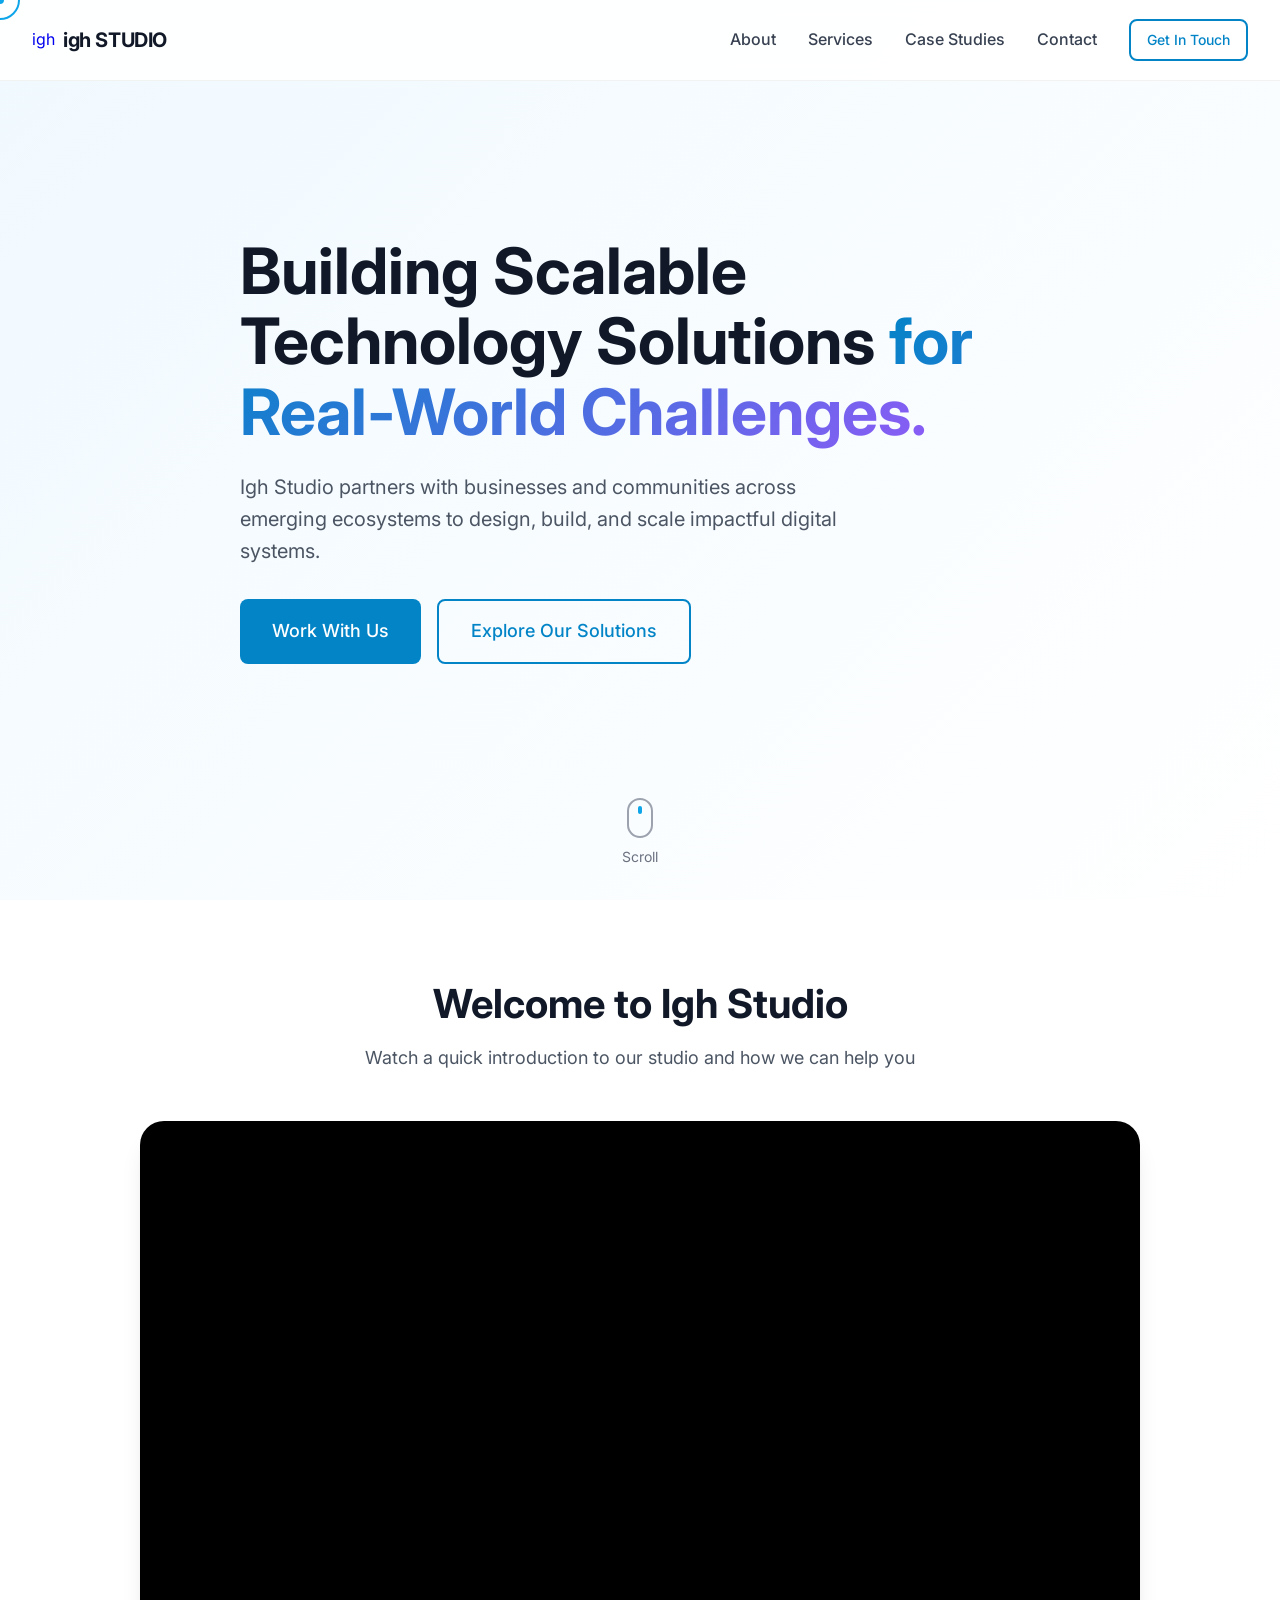
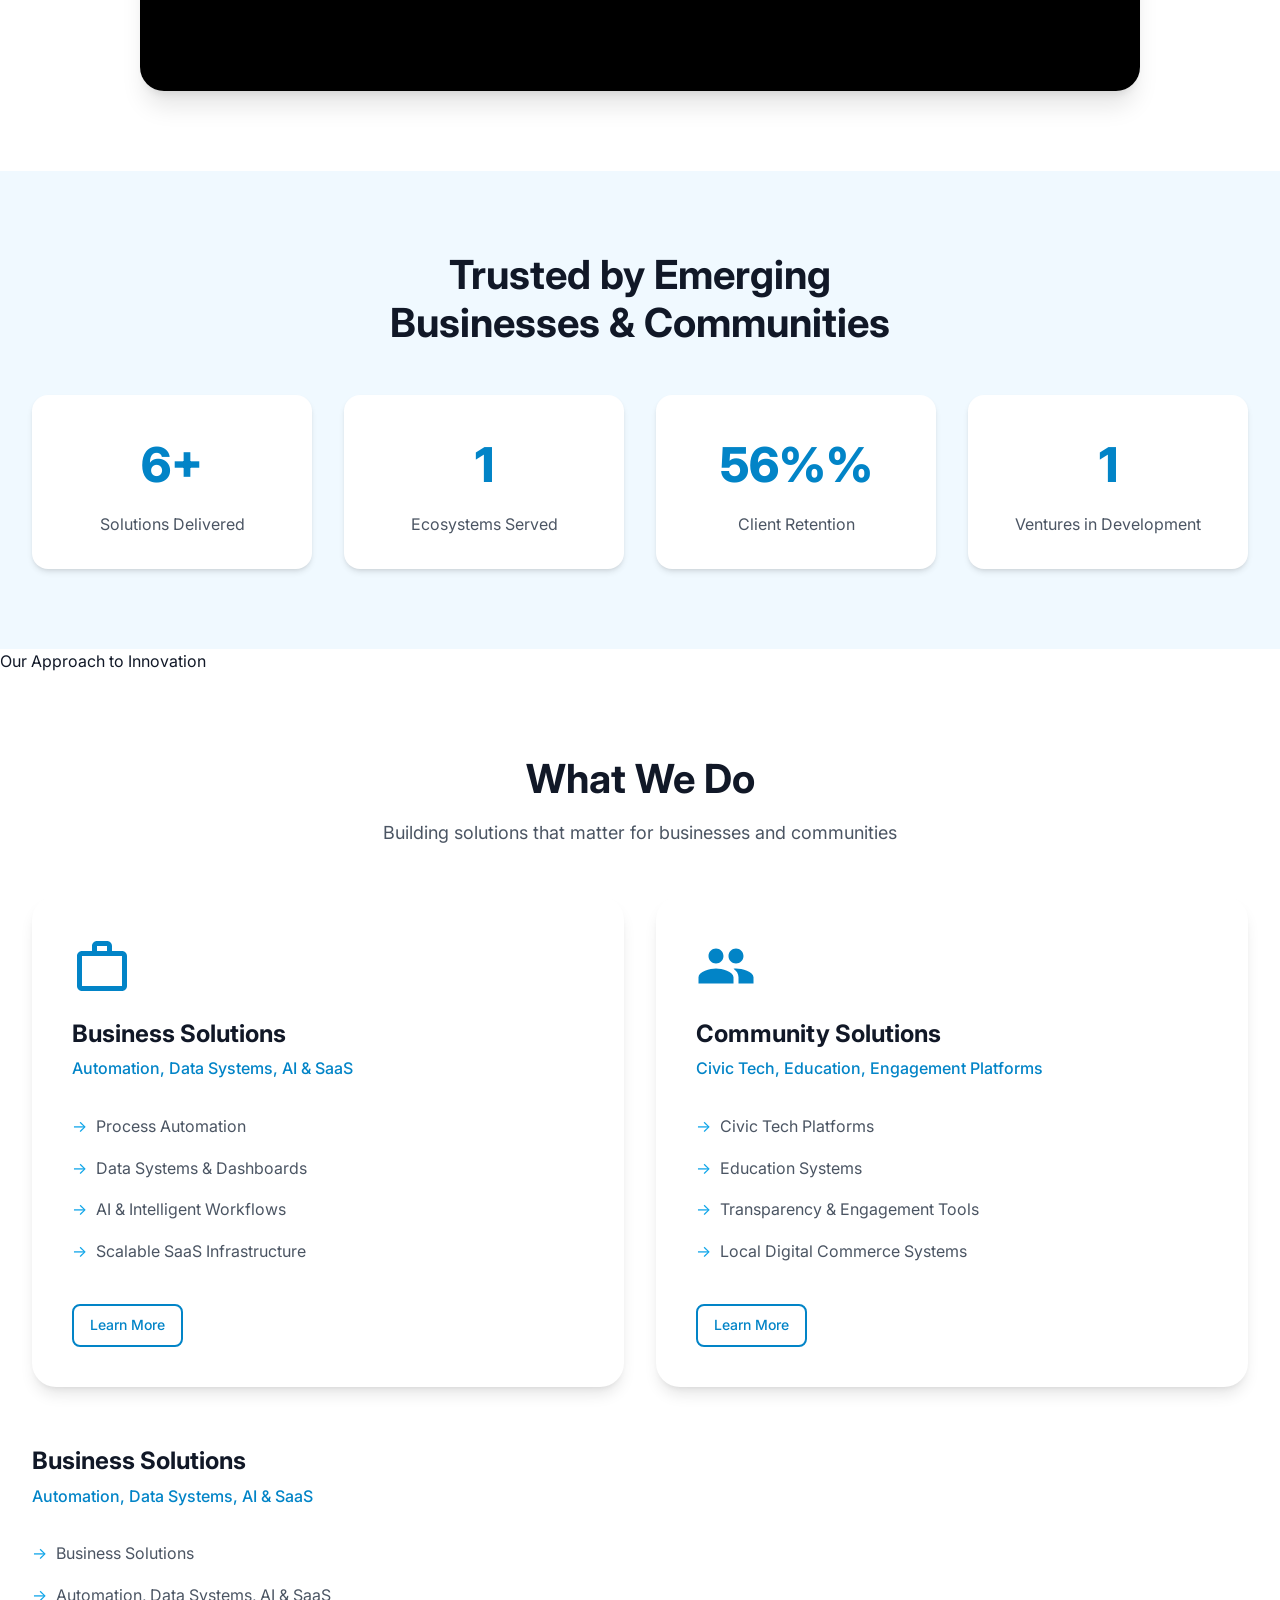
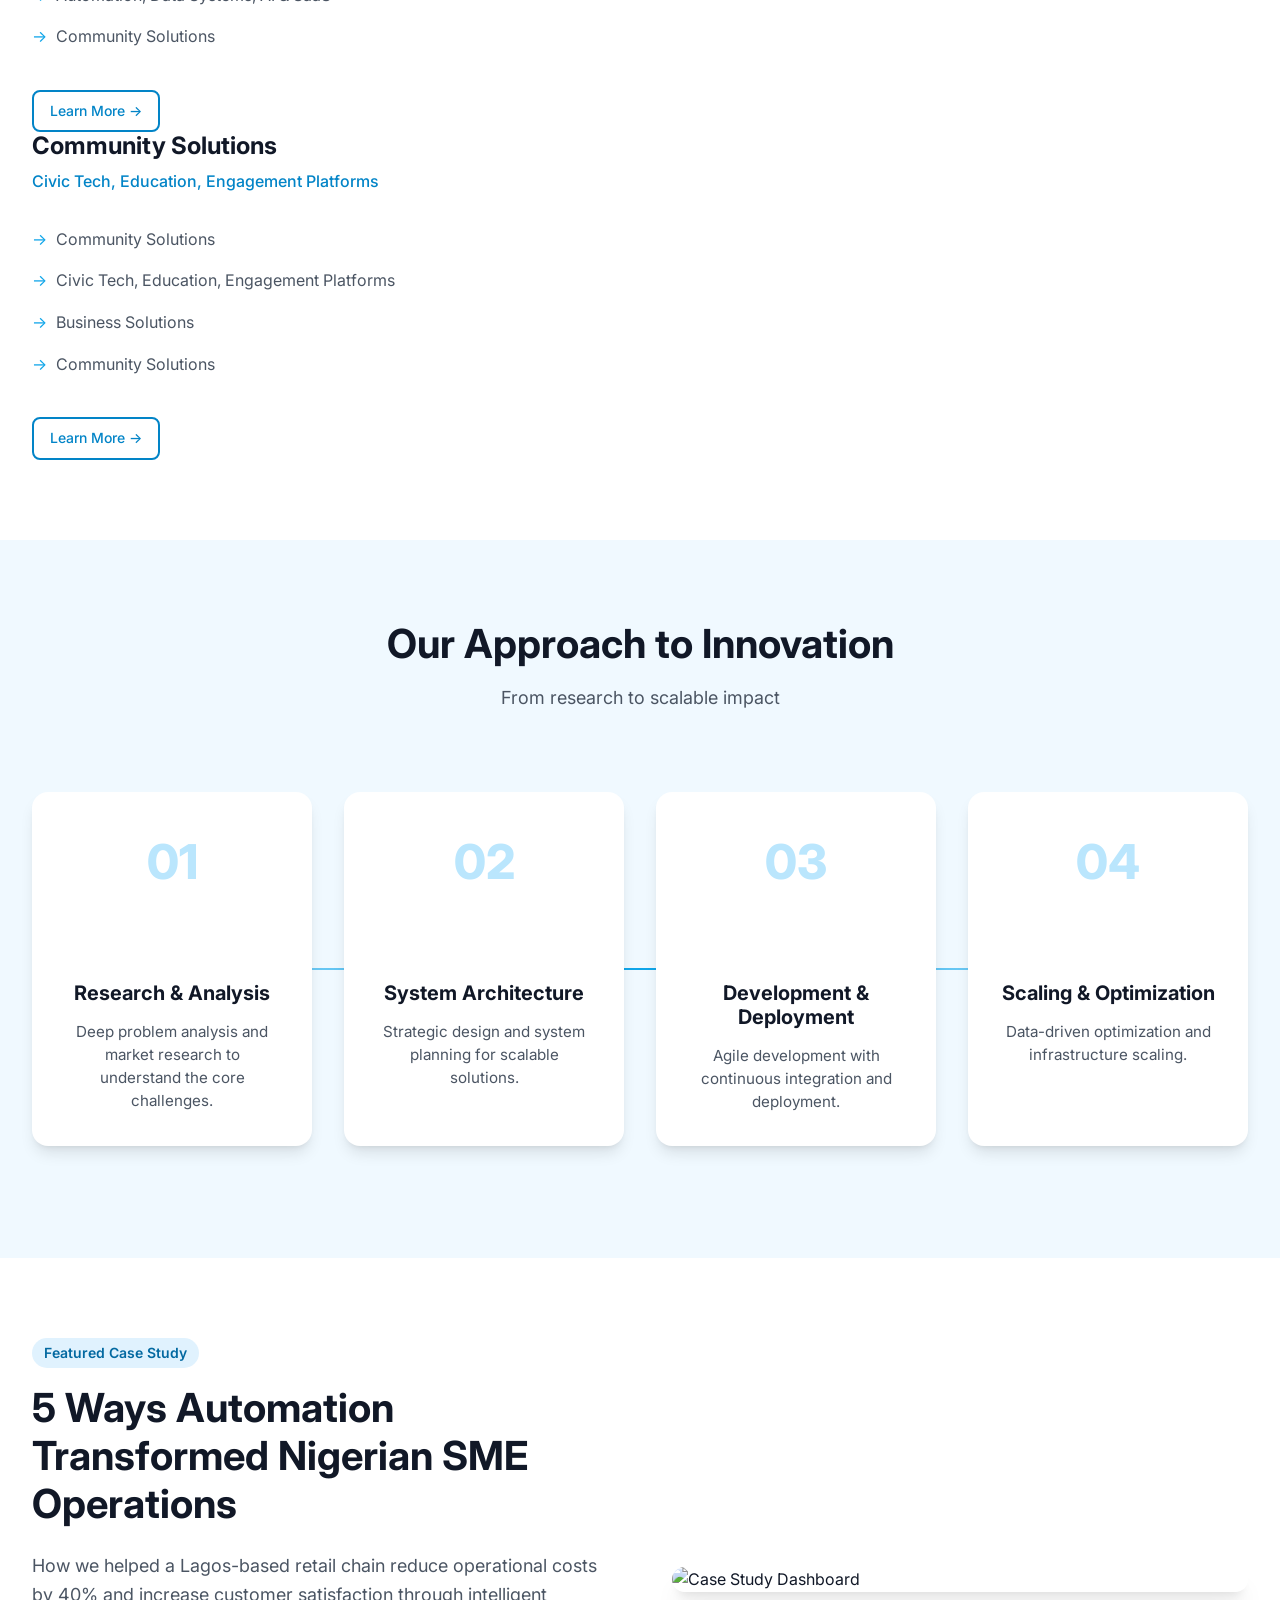
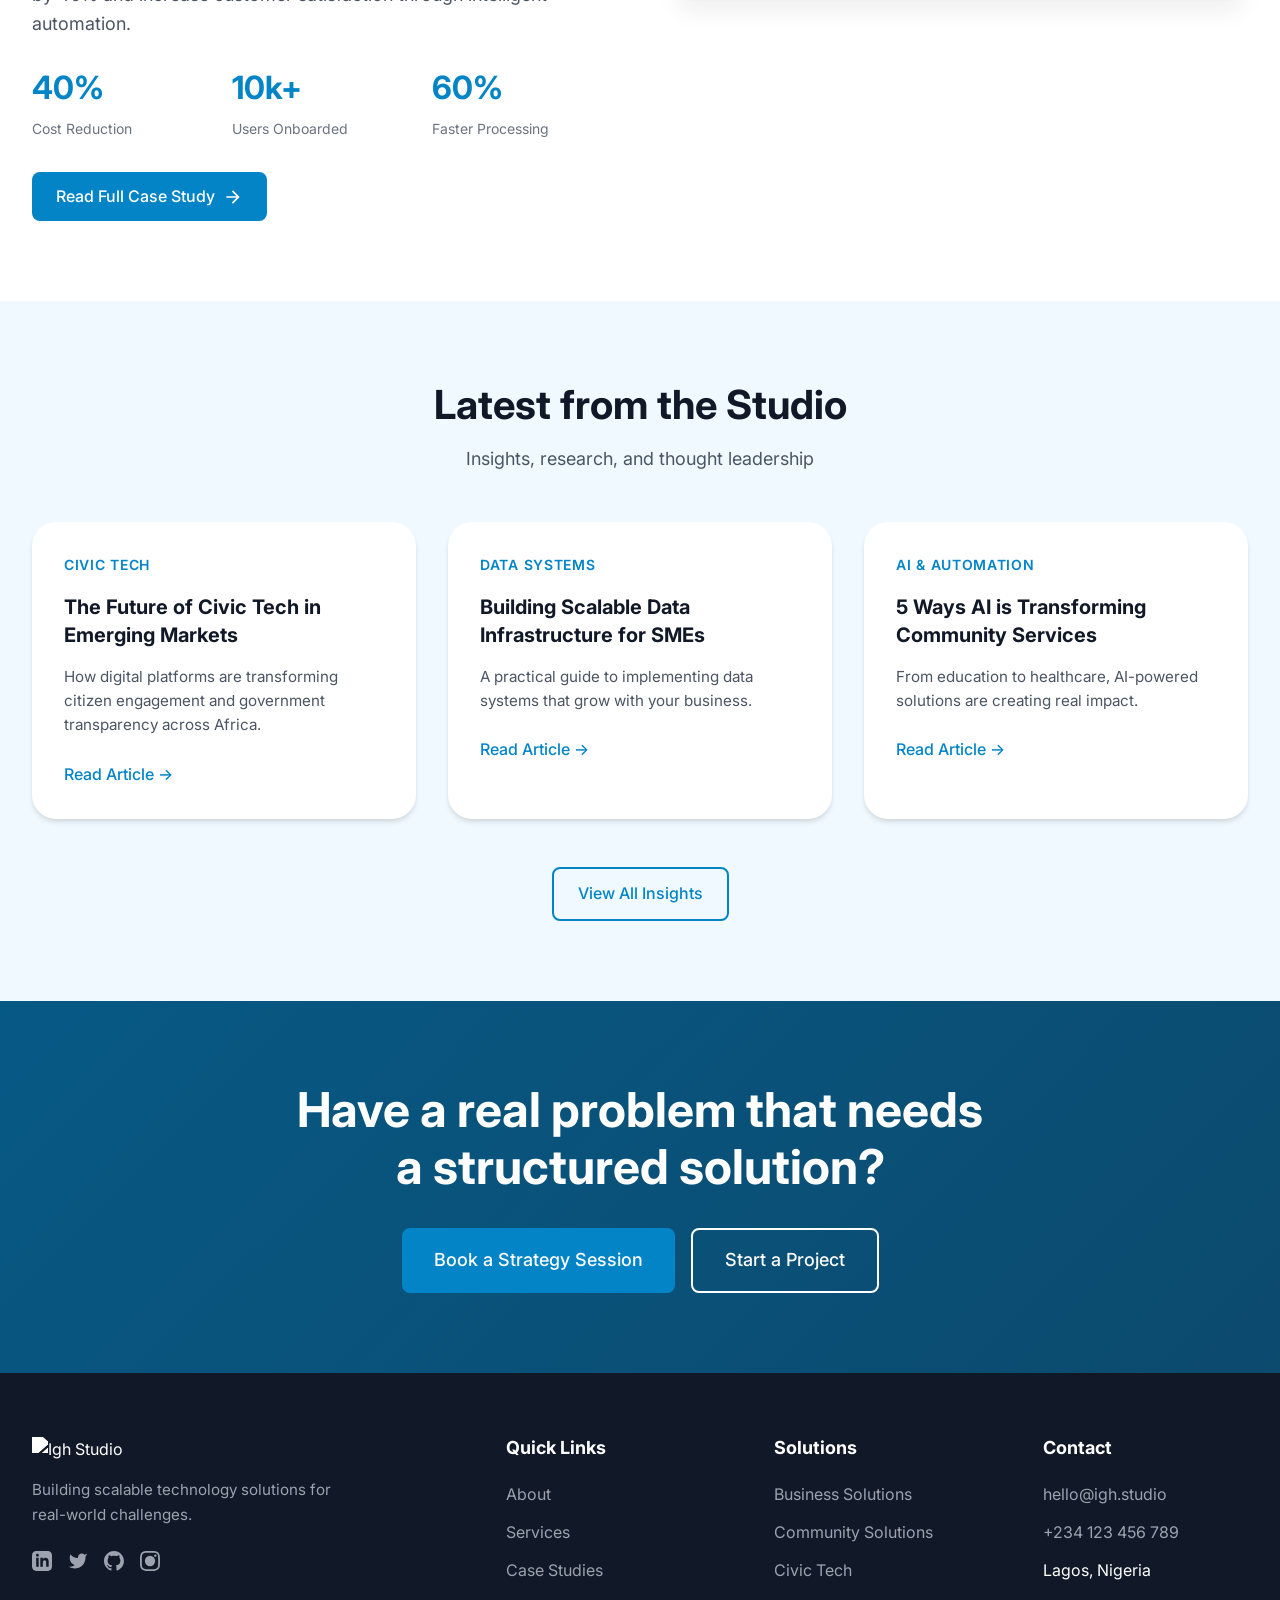
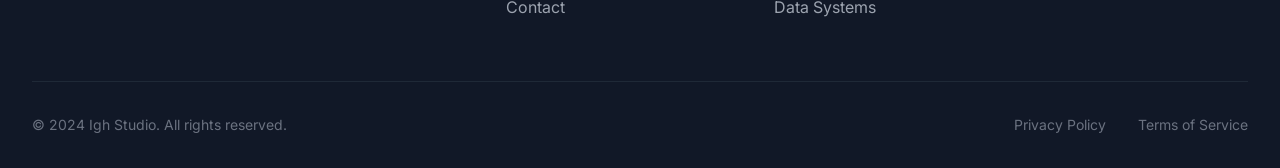
==== commit 3f4354a0: "Update index.html" ====
--- a/index.html
+++ b/index.html
@@ -42,12 +42,12 @@
     <div class="custom-cursor"></div>
     <div class="custom-cursor-follower"></div>
 
-    <!-- Header -->
+    <!-- Header - Updated to match mockup -->
     <header class="header">
         <div class="container">
             <nav class="navbar">
                 <a href="/" class="logo">
-                    <img src="images/logo.svg" alt="Igh Studio" class="logo-img">
+                    <span class="logo-prefix">igh</span>
                     <span class="logo-text">igh STUDIO</span>
                 </a>
                 
@@ -58,7 +58,7 @@
                         <li><a href="#case-studies" class="nav-link">Case Studies</a></li>
                         <li><a href="#contact" class="nav-link">Contact</a></li>
                     </ul>
-                    <a href="#contact" class="btn btn-outline btn-small">Get in Touch</a>
+                    <a href="#contact" class="btn btn-outline btn-small">Get In Touch</a>
                 </div>
                 
                 <button class="mobile-menu-btn" aria-label="Menu">
@@ -71,7 +71,7 @@
     </header>
 
     <main>
-        <!-- Hero Section -->
+        <!-- Hero Section - Updated with image overlay -->
         <section id="hero" class="hero">
             <div class="hero-particles" id="particles"></div>
             <div class="container">
@@ -98,7 +98,7 @@
             </div>
         </section>
 
-        <!-- AI Welcome Video Section -->
+        <!-- AI Welcome Video Section (KEEP EXISTING) -->
         <section class="video-welcome section-padding">
             <div class="container">
                 <div class="section-header animate-on-scroll">
@@ -161,7 +161,7 @@
             </div>
         </section>
 
-        <!-- Trust Metrics Section -->
+        <!-- Trust Metrics Section (KEEP EXISTING) -->
         <section class="metrics section-padding bg-light">
             <div class="container">
                 <div class="section-header animate-on-scroll">
@@ -200,7 +200,10 @@
             </div>
         </section>
 
-        <!-- What We Do Section -->
+        <!-- Our Approach to Innovation (NEW - from mockup) -->
+        <div class="approach-section">Our Approach to Innovation</div>
+
+        <!-- What We Do Section - ENHANCED with image cards (KEEP existing + ADD enhanced) -->
         <section id="services" class="services section-padding">
             <div class="container">
                 <div class="section-header animate-on-scroll">
@@ -208,6 +211,7 @@
                     <p class="section-subtitle">Building solutions that matter for businesses and communities</p>
                 </div>
                 
+                <!-- EXISTING services grid (keep this) -->
                 <div class="services-grid">
                     <!-- Business Solutions -->
                     <div class="service-card animate-on-scroll" data-delay="0.2">
@@ -245,10 +249,44 @@
                         <a href="services.html#community" class="btn btn-outline btn-small">Learn More</a>
                     </div>
                 </div>
-            </div>
-        </section>
-
-        <!-- Our Approach Section -->
+                
+                <!-- NEW Enhanced services grid with image cards (exactly like mockup) -->
+                <div class="services-grid-enhanced" style="margin-top: 60px;">
+                    <!-- Business Solutions Enhanced Card -->
+                    <div class="service-card-enhanced animate-on-scroll" data-delay="0.2">
+                        <div class="service-card-image business-image"></div>
+                        <div class="service-card-content">
+                            <h3 class="service-title">Business Solutions</h3>
+                            <p class="service-subtitle">Automation, Data Systems, AI & SaaS</p>
+                            <ul class="service-features">
+                                <li>Business Solutions</li>
+                                <li>Automation, Data Systems, AI & SaaS</li>
+                                <li>Community Solutions</li>
+                            </ul>
+                            <a href="#" class="btn btn-outline btn-small">Learn More →</a>
+                        </div>
+                    </div>
+                    
+                    <!-- Community Solutions Enhanced Card -->
+                    <div class="service-card-enhanced animate-on-scroll" data-delay="0.4">
+                        <div class="service-card-image community-image"></div>
+                        <div class="service-card-content">
+                            <h3 class="service-title">Community Solutions</h3>
+                            <p class="service-subtitle">Civic Tech, Education, Engagement Platforms</p>
+                            <ul class="service-features">
+                                <li>Community Solutions</li>
+                                <li>Civic Tech, Education, Engagement Platforms</li>
+                                <li>Business Solutions</li>
+                                <li>Community Solutions</li>
+                            </ul>
+                            <a href="#" class="btn btn-outline btn-small">Learn More →</a>
+                        </div>
+                    </div>
+                </div>
+            </div>
+        </section>
+
+        <!-- Our Approach Section (KEEP EXISTING) -->
         <section class="approach section-padding bg-light">
             <div class="container">
                 <div class="section-header animate-on-scroll">
@@ -292,7 +330,7 @@
             </div>
         </section>
 
-        <!-- Case Study Section -->
+        <!-- Case Study Section (KEEP EXISTING) -->
         <section id="case-studies" class="case-study section-padding">
             <div class="container">
                 <div class="case-study-grid">
@@ -340,7 +378,7 @@
             </div>
         </section>
 
-        <!-- Insights Section -->
+        <!-- Insights Section (KEEP EXISTING) -->
         <section class="insights section-padding bg-light">
             <div class="container">
                 <div class="section-header animate-on-scroll">
@@ -377,7 +415,7 @@
             </div>
         </section>
 
-        <!-- Final CTA Section -->
+        <!-- Final CTA Section (KEEP EXISTING) -->
         <section id="contact" class="cta section-padding">
             <div class="container">
                 <div class="cta-content animate-on-scroll">
@@ -391,7 +429,7 @@
         </section>
     </main>
 
-    <!-- Footer -->
+    <!-- Footer (KEEP EXISTING) -->
     <footer class="footer">
         <div class="container">
             <div class="footer-grid">
